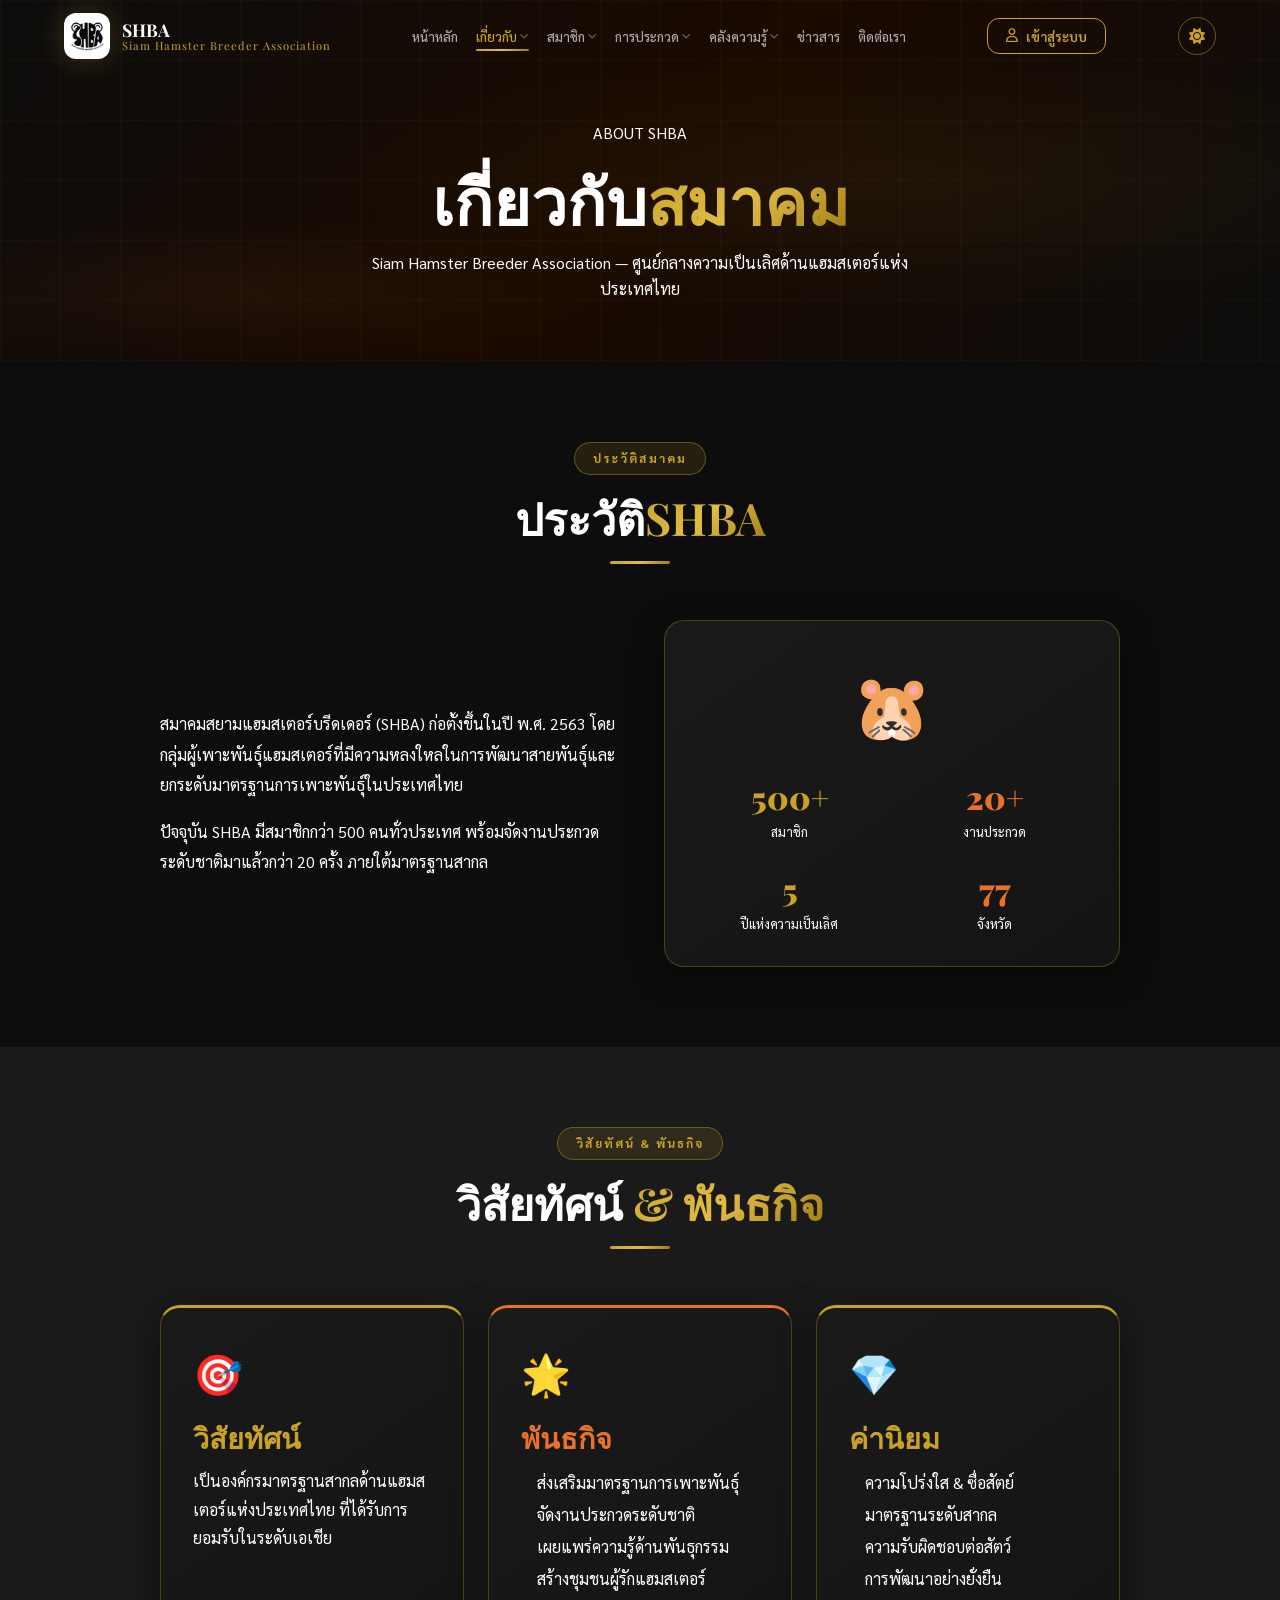
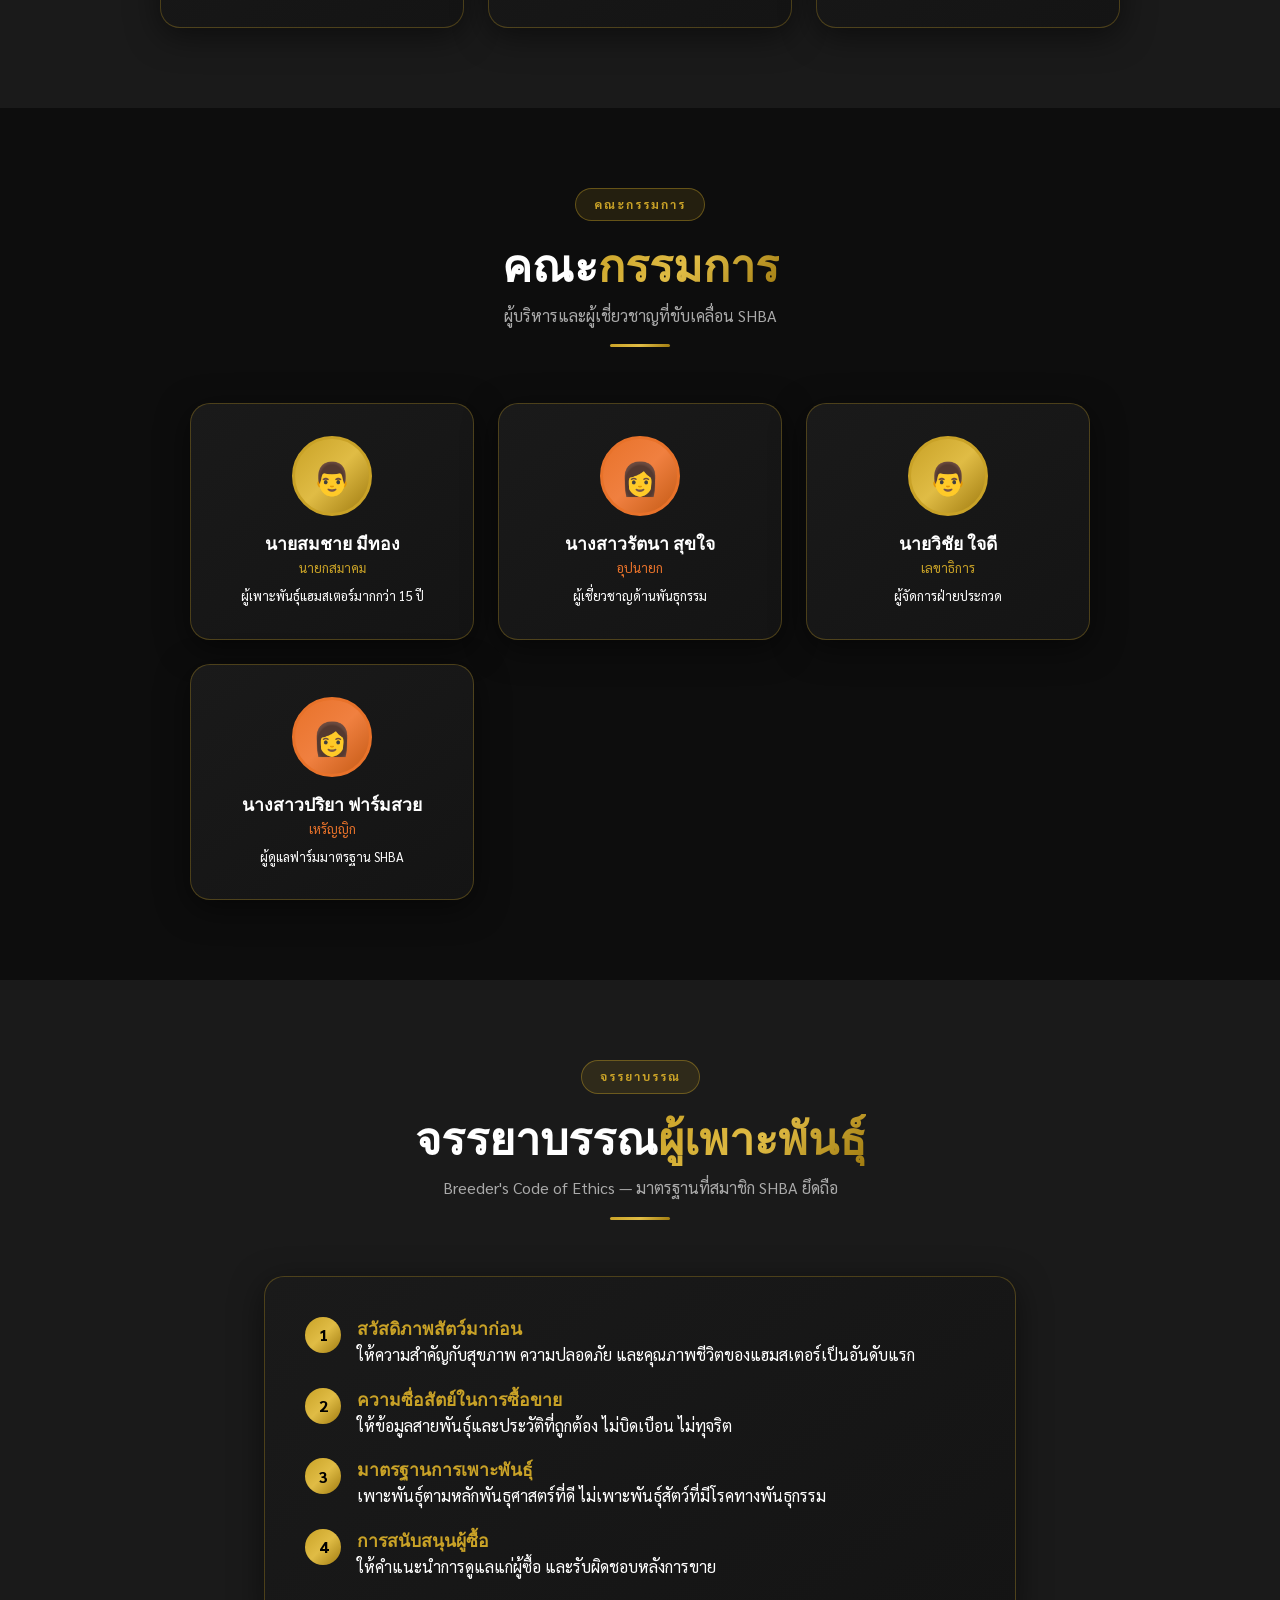
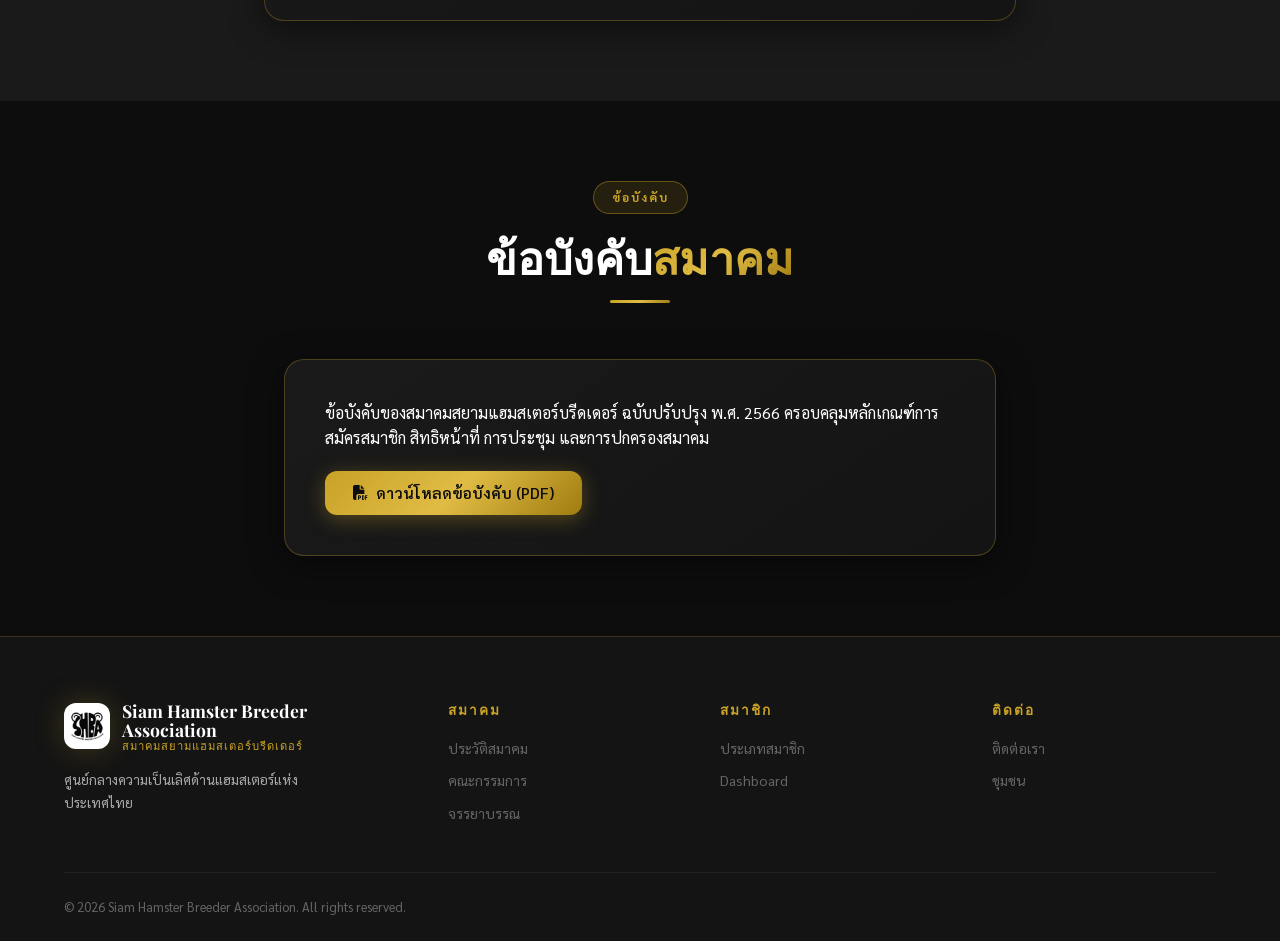
==== about.html @ 3878ebf1 "update" ====
<!DOCTYPE html>
<html lang="th">
<head>
  <meta charset="UTF-8" /><meta name="viewport" content="width=device-width, initial-scale=1.0" />
  <title>เกี่ยวกับสมาคม | Siam Hamster Breeder Association</title>
  <link rel="stylesheet" href="styles.css" />
  <link rel="stylesheet" href="https://cdnjs.cloudflare.com/ajax/libs/font-awesome/6.5.0/css/all.min.css" />
</head>
<body>

<!-- NAV -->
<nav id="navbar">
  <div class="nav-inner">
    <a href="index.html" class="nav-logo">
      <img src="Logo.jpg" class="nav-logo-icon" alt="SHBA Logo" style="width:46px;height:46px;object-fit:cover;border-radius:12px;"/>
      <div class="nav-logo-text">SHBA<span>Siam Hamster Breeder Association</span></div>
    </a>
    <ul class="nav-links">
      <li class="nav-item"><a href="index.html" class="nav-link" data-page="home">หน้าหลัก</a></li>
      <li class="nav-item has-dropdown">
        <a href="about.html" class="nav-link active" data-page="about">เกี่ยวกับ <i class="fa-solid fa-chevron-down nav-chevron"></i></a>
        <div class="nav-dropdown">
          <a href="about.html#history"   class="nav-dd-link"><i class="fa-solid fa-landmark"></i> ประวัติสมาคม SHBA</a>
          <a href="about.html#vision"    class="nav-dd-link"><i class="fa-solid fa-eye"></i> วิสัยทัศน์ &amp; พันธกิจ</a>
          <a href="about.html#committee" class="nav-dd-link"><i class="fa-solid fa-users"></i> คณะกรรมการ</a>
          <a href="about.html#ethics"    class="nav-dd-link"><i class="fa-solid fa-scale-balanced"></i> จรรยาบรรณผู้เพาะพันธุ์</a>
          <a href="about.html#rules"     class="nav-dd-link"><i class="fa-solid fa-file-lines"></i> ข้อบังคับสมาคม</a>
        </div>
      </li>
      <li class="nav-item has-dropdown">
        <a href="membership.html" class="nav-link" data-page="membership">สมาชิก <i class="fa-solid fa-chevron-down nav-chevron"></i></a>
        <div class="nav-dropdown">
          <a href="membership.html#membership"     class="nav-dd-link"><i class="fa-solid fa-id-card"></i> ประเภทสมาชิก &amp; สิทธิประโยชน์</a>
          <a href="membership.html#upgrade-section" class="nav-dd-link"><i class="fa-solid fa-rotate"></i> ต่ออายุสมาชิก</a>
        </div>
      </li>
      <li class="nav-item has-dropdown">
        <a href="competitions.html" class="nav-link" data-page="competitions">การประกวด <i class="fa-solid fa-chevron-down nav-chevron"></i></a>
        <div class="nav-dropdown">
          <a href="competitions.html#calendar"  class="nav-dd-link"><i class="fa-solid fa-calendar-days"></i> ปฏิทินการประกวด</a>
          <a href="competitions.html#register"  class="nav-dd-link"><i class="fa-solid fa-pen-to-square"></i> สมัครประกวดออนไลน์</a>
          <a href="competitions.html#standards" class="nav-dd-link"><i class="fa-solid fa-star"></i> มาตรฐานการประกวด</a>
          <a href="competitions.html#rules"     class="nav-dd-link"><i class="fa-solid fa-gavel"></i> กฎกติกาการประกวด</a>
          <a href="competitions.html#results"   class="nav-dd-link"><i class="fa-solid fa-trophy"></i> ผลการประกวด</a>
          <a href="competitions.html#gallery"   class="nav-dd-link"><i class="fa-solid fa-images"></i> แกลเลอรีภาพงานประกวด</a>
          <a href="competitions.html#judges"    class="nav-dd-link"><i class="fa-solid fa-user-tie"></i> ข้อมูลกรรมการตัดสิน</a>
        </div>
      </li>
      <li class="nav-item has-dropdown">
        <a href="knowledge.html" class="nav-link" data-page="knowledge">คลังความรู้ <i class="fa-solid fa-chevron-down nav-chevron"></i></a>
        <div class="nav-dropdown">
          <a href="genetics.html"           class="nav-dd-link"><i class="fa-solid fa-dna"></i> Genetics &amp; สีสัน</a>
          <a href="knowledge.html#care"     class="nav-dd-link"><i class="fa-solid fa-heart"></i> การดูแลทั่วไป</a>
          <a href="knowledge.html#species"  class="nav-dd-link"><i class="fa-solid fa-paw"></i> สายพันธุ์แฮมสเตอร์</a>
          <a href="knowledge.html#articles" class="nav-dd-link"><i class="fa-solid fa-book-open"></i> บทความ &amp; วิจัย</a>
        </div>
      </li>
      <li class="nav-item"><a href="news.html"      class="nav-link"      data-page="news">ข่าวสาร</a></li>
      <li class="nav-item"><a href="contact.html"   class="nav-link"   data-page="contact">ติดต่อเรา</a></li>
    </ul>
    <div class="nav-cta">
      <button class="btn btn-outline-gold btn-sm btn-login-trigger" onclick="openModal('login-modal')"><i class="fa-regular fa-user"></i> เข้าสู่ระบบ</button>
    </div>
    <button id="theme-toggle" onclick="toggleTheme()" title="เปลี่ยนธีม"><i class="fa-solid fa-sun"></i></button>
    <button class="hamburger" id="hamburger"><span></span><span></span><span></span></button>
  </div>
</nav>
<div class="mobile-nav" id="mobile-nav">
  <button class="mobile-nav-close" id="mobile-nav-close"><i class="fa-solid fa-xmark"></i></button>
  <div class="mobile-nav-scroll">
    <a href="index.html" class="mobile-nav-link">หน้าหลัก</a>
    <div class="mobile-nav-group">
      <button class="mobile-nav-group-btn" onclick="toggleMobileGroup(this)">เกี่ยวกับสมาคม <i class="fa-solid fa-chevron-down mnav-arrow"></i></button>
      <div class="mobile-nav-sub">
        <a href="about.html#history"   class="mobile-nav-sub-link"><i class="fa-solid fa-landmark"></i> ประวัติสมาคม</a>
        <a href="about.html#vision"    class="mobile-nav-sub-link"><i class="fa-solid fa-eye"></i> วิสัยทัศน์</a>
        <a href="about.html#committee" class="mobile-nav-sub-link"><i class="fa-solid fa-users"></i> คณะกรรมการ</a>
        <a href="about.html#ethics"    class="mobile-nav-sub-link"><i class="fa-solid fa-scale-balanced"></i> จรรยาบรรณ</a>
      </div>
    </div>
    <div class="mobile-nav-group">
      <button class="mobile-nav-group-btn" onclick="toggleMobileGroup(this)">สมาชิก <i class="fa-solid fa-chevron-down mnav-arrow"></i></button>
      <div class="mobile-nav-sub">
        <a href="membership.html#membership"  class="mobile-nav-sub-link"><i class="fa-solid fa-id-card"></i> ประเภทสมาชิก</a>
        <a href="myaccount.html"   class="mobile-nav-sub-link"><i class="fa-solid fa-gauge"></i> Dashboard</a>
      </div>
    </div>
    <div class="mobile-nav-group">
      <button class="mobile-nav-group-btn" onclick="toggleMobileGroup(this)">การประกวด <i class="fa-solid fa-chevron-down mnav-arrow"></i></button>
      <div class="mobile-nav-sub">
        <a href="competitions.html#calendar" class="mobile-nav-sub-link"><i class="fa-solid fa-calendar-days"></i> ปฏิทิน</a>
        <a href="competitions.html#results"  class="mobile-nav-sub-link"><i class="fa-solid fa-trophy"></i> ผลการประกวด</a>
        <a href="competitions.html#judges"   class="mobile-nav-sub-link"><i class="fa-solid fa-user-tie"></i> กรรมการ</a>
      </div>
    </div>
    <div class="mobile-nav-group">
      <button class="mobile-nav-group-btn" onclick="toggleMobileGroup(this)">คลังความรู้ <i class="fa-solid fa-chevron-down mnav-arrow"></i></button>
      <div class="mobile-nav-sub">
        <a href="genetics.html"           class="mobile-nav-sub-link"><i class="fa-solid fa-dna"></i> Genetics</a>
        <a href="knowledge.html#care"     class="mobile-nav-sub-link"><i class="fa-solid fa-heart"></i> การดูแล</a>
        <a href="knowledge.html#species"  class="mobile-nav-sub-link"><i class="fa-solid fa-paw"></i> สายพันธุ์</a>
      </div>
    </div>
    <a href="news.html"      class="mobile-nav-link">ข่าวสาร</a>
    <a href="contact.html"   class="mobile-nav-link">ติดต่อเรา</a>
    <div class="mobile-nav-divider"></div>
    <div class="mobile-nav-btns">
      <button class="btn btn-outline-gold btn-login-trigger" onclick="closeMobileNav(); openModal('login-modal')"><i class="fa-regular fa-user"></i> เข้าสู่ระบบ</button>
    </div>
  </div>
</div>

<!-- HERO -->
<div style="background:var(--gradient-hero);padding:120px 0 60px;position:relative;overflow:hidden">
  <div class="hero-bg"></div><div class="hero-grid"></div>
  <div class="container" style="position:relative;z-index:1;text-align:center">
    <div class="tag" style="display:inline-block;margin-bottom:16px">ABOUT SHBA</div>
    <h1 style="margin-bottom:12px">เกี่ยวกับ<span class="text-gradient-gold">สมาคม</span></h1>
    <p style="max-width:560px;margin:0 auto;color:var(--text-muted)">Siam Hamster Breeder Association — ศูนย์กลางความเป็นเลิศด้านแฮมสเตอร์แห่งประเทศไทย</p>
  </div>
</div>

<!-- HISTORY -->
<section id="history" class="section" style="background:var(--black)">
  <div class="container">
    <div class="section-header fade-in-up">
      <div class="tag">ประวัติสมาคม</div>
      <h2>ประวัติ<span class="text-gradient-gold">SHBA</span></h2>
      <div class="divider"></div>
    </div>
    <div class="fade-in-up" style="display:grid;grid-template-columns:1fr 1fr;gap:48px;align-items:center;max-width:960px;margin:0 auto">
      <div>
        <p style="color:var(--text-muted);line-height:1.9;margin-bottom:16px">สมาคมสยามแฮมสเตอร์บรีดเดอร์ (SHBA) ก่อตั้งขึ้นในปี พ.ศ. 2563 โดยกลุ่มผู้เพาะพันธุ์แฮมสเตอร์ที่มีความหลงใหลในการพัฒนาสายพันธุ์และยกระดับมาตรฐานการเพาะพันธุ์ในประเทศไทย</p>
        <p style="color:var(--text-muted);line-height:1.9">ปัจจุบัน SHBA มีสมาชิกกว่า 500 คนทั่วประเทศ พร้อมจัดงานประกวดระดับชาติมาแล้วกว่า 20 ครั้ง ภายใต้มาตรฐานสากล</p>
      </div>
      <div class="card" style="padding:32px;text-align:center">
        <div style="font-size:4rem;margin-bottom:12px">🐹</div>
        <div style="display:grid;grid-template-columns:1fr 1fr;gap:20px;margin-top:16px">
          <div><div style="font-size:2rem;font-weight:900;color:var(--gold);font-family:'Playfair Display',serif">500+</div><div style="font-size:.8rem;color:var(--text-muted)">สมาชิก</div></div>
          <div><div style="font-size:2rem;font-weight:900;color:var(--orange);font-family:'Playfair Display',serif">20+</div><div style="font-size:.8rem;color:var(--text-muted)">งานประกวด</div></div>
          <div><div style="font-size:2rem;font-weight:900;color:var(--gold);font-family:'Playfair Display',serif">5</div><div style="font-size:.8rem;color:var(--text-muted)">ปีแห่งความเป็นเลิศ</div></div>
          <div><div style="font-size:2rem;font-weight:900;color:var(--orange);font-family:'Playfair Display',serif">77</div><div style="font-size:.8rem;color:var(--text-muted)">จังหวัด</div></div>
        </div>
      </div>
    </div>
  </div>
</section>

<!-- VISION -->
<section id="vision" class="section" style="background:var(--black-light)">
  <div class="container">
    <div class="section-header fade-in-up">
      <div class="tag">วิสัยทัศน์ & พันธกิจ</div>
      <h2>วิสัยทัศน์<span class="text-gradient-gold"> & พันธกิจ</span></h2>
      <div class="divider"></div>
    </div>
    <div style="display:grid;grid-template-columns:repeat(auto-fit,minmax(280px,1fr));gap:24px;max-width:960px;margin:0 auto">
      <div class="card fade-in-up" style="padding:32px;border-top:3px solid var(--gold)">
        <div style="font-size:2.5rem;margin-bottom:16px">🎯</div>
        <h3 style="color:var(--gold);margin-bottom:12px">วิสัยทัศน์</h3>
        <p style="color:var(--text-muted);line-height:1.8">เป็นองค์กรมาตรฐานสากลด้านแฮมสเตอร์แห่งประเทศไทย ที่ได้รับการยอมรับในระดับเอเชีย</p>
      </div>
      <div class="card fade-in-up" style="padding:32px;border-top:3px solid var(--orange)">
        <div style="font-size:2.5rem;margin-bottom:16px">🌟</div>
        <h3 style="color:var(--orange);margin-bottom:12px">พันธกิจ</h3>
        <ul style="color:var(--text-muted);line-height:2;padding-left:16px">
          <li>ส่งเสริมมาตรฐานการเพาะพันธุ์</li>
          <li>จัดงานประกวดระดับชาติ</li>
          <li>เผยแพร่ความรู้ด้านพันธุกรรม</li>
          <li>สร้างชุมชนผู้รักแฮมสเตอร์</li>
        </ul>
      </div>
      <div class="card fade-in-up" style="padding:32px;border-top:3px solid var(--gold)">
        <div style="font-size:2.5rem;margin-bottom:16px">💎</div>
        <h3 style="color:var(--gold);margin-bottom:12px">ค่านิยม</h3>
        <ul style="color:var(--text-muted);line-height:2;padding-left:16px">
          <li>ความโปร่งใส & ซื่อสัตย์</li>
          <li>มาตรฐานระดับสากล</li>
          <li>ความรับผิดชอบต่อสัตว์</li>
          <li>การพัฒนาอย่างยั่งยืน</li>
        </ul>
      </div>
    </div>
  </div>
</section>

<!-- COMMITTEE -->
<section id="committee" class="section" style="background:var(--black)">
  <div class="container">
    <div class="section-header fade-in-up">
      <div class="tag">คณะกรรมการ</div>
      <h2>คณะ<span class="text-gradient-gold">กรรมการ</span></h2>
      <p>ผู้บริหารและผู้เชี่ยวชาญที่ขับเคลื่อน SHBA</p>
      <div class="divider"></div>
    </div>
    <div style="display:grid;grid-template-columns:repeat(auto-fit,minmax(220px,1fr));gap:24px;max-width:900px;margin:0 auto">
      <div class="card fade-in-up" style="padding:32px;text-align:center">
        <div style="width:80px;height:80px;border-radius:50%;background:var(--gradient-gold);display:flex;align-items:center;justify-content:center;font-size:2rem;margin:0 auto 16px;border:3px solid var(--gold)">👨</div>
        <h4>นายสมชาย มีทอง</h4>
        <p style="color:var(--gold);font-size:.82rem;margin-top:4px">นายกสมาคม</p>
        <p style="color:var(--text-muted);font-size:.8rem;margin-top:8px">ผู้เพาะพันธุ์แฮมสเตอร์มากกว่า 15 ปี</p>
      </div>
      <div class="card fade-in-up" style="padding:32px;text-align:center">
        <div style="width:80px;height:80px;border-radius:50%;background:var(--gradient-orange);display:flex;align-items:center;justify-content:center;font-size:2rem;margin:0 auto 16px;border:3px solid var(--orange)">👩</div>
        <h4>นางสาวรัตนา สุขใจ</h4>
        <p style="color:var(--orange);font-size:.82rem;margin-top:4px">อุปนายก</p>
        <p style="color:var(--text-muted);font-size:.8rem;margin-top:8px">ผู้เชี่ยวชาญด้านพันธุกรรม</p>
      </div>
      <div class="card fade-in-up" style="padding:32px;text-align:center">
        <div style="width:80px;height:80px;border-radius:50%;background:var(--gradient-gold);display:flex;align-items:center;justify-content:center;font-size:2rem;margin:0 auto 16px;border:3px solid var(--gold)">👨</div>
        <h4>นายวิชัย ใจดี</h4>
        <p style="color:var(--gold);font-size:.82rem;margin-top:4px">เลขาธิการ</p>
        <p style="color:var(--text-muted);font-size:.8rem;margin-top:8px">ผู้จัดการฝ่ายประกวด</p>
      </div>
      <div class="card fade-in-up" style="padding:32px;text-align:center">
        <div style="width:80px;height:80px;border-radius:50%;background:var(--gradient-orange);display:flex;align-items:center;justify-content:center;font-size:2rem;margin:0 auto 16px;border:3px solid var(--orange)">👩</div>
        <h4>นางสาวปริยา ฟาร์มสวย</h4>
        <p style="color:var(--orange);font-size:.82rem;margin-top:4px">เหรัญญิก</p>
        <p style="color:var(--text-muted);font-size:.8rem;margin-top:8px">ผู้ดูแลฟาร์มมาตรฐาน SHBA</p>
      </div>
    </div>
  </div>
</section>

<!-- ETHICS -->
<section id="ethics" class="section" style="background:var(--black-light)">
  <div class="container" style="max-width:800px">
    <div class="section-header fade-in-up">
      <div class="tag">จรรยาบรรณ</div>
      <h2>จรรยาบรรณ<span class="text-gradient-gold">ผู้เพาะพันธุ์</span></h2>
      <p>Breeder's Code of Ethics — มาตรฐานที่สมาชิก SHBA ยึดถือ</p>
      <div class="divider"></div>
    </div>
    <div class="card fade-in-up" style="padding:40px">
      <div style="display:flex;flex-direction:column;gap:20px">
        <div style="display:flex;gap:16px;align-items:flex-start">
          <div style="width:36px;height:36px;border-radius:50%;background:var(--gradient-gold);display:flex;align-items:center;justify-content:center;font-weight:800;color:#000;flex-shrink:0">1</div>
          <div><h4 style="color:var(--gold);margin-bottom:4px">สวัสดิภาพสัตว์มาก่อน</h4><p style="color:var(--text-muted)">ให้ความสำคัญกับสุขภาพ ความปลอดภัย และคุณภาพชีวิตของแฮมสเตอร์เป็นอันดับแรก</p></div>
        </div>
        <div style="display:flex;gap:16px;align-items:flex-start">
          <div style="width:36px;height:36px;border-radius:50%;background:var(--gradient-gold);display:flex;align-items:center;justify-content:center;font-weight:800;color:#000;flex-shrink:0">2</div>
          <div><h4 style="color:var(--gold);margin-bottom:4px">ความซื่อสัตย์ในการซื้อขาย</h4><p style="color:var(--text-muted)">ให้ข้อมูลสายพันธุ์และประวัติที่ถูกต้อง ไม่บิดเบือน ไม่ทุจริต</p></div>
        </div>
        <div style="display:flex;gap:16px;align-items:flex-start">
          <div style="width:36px;height:36px;border-radius:50%;background:var(--gradient-gold);display:flex;align-items:center;justify-content:center;font-weight:800;color:#000;flex-shrink:0">3</div>
          <div><h4 style="color:var(--gold);margin-bottom:4px">มาตรฐานการเพาะพันธุ์</h4><p style="color:var(--text-muted)">เพาะพันธุ์ตามหลักพันธุศาสตร์ที่ดี ไม่เพาะพันธุ์สัตว์ที่มีโรคทางพันธุกรรม</p></div>
        </div>
        <div style="display:flex;gap:16px;align-items:flex-start">
          <div style="width:36px;height:36px;border-radius:50%;background:var(--gradient-gold);display:flex;align-items:center;justify-content:center;font-weight:800;color:#000;flex-shrink:0">4</div>
          <div><h4 style="color:var(--gold);margin-bottom:4px">การสนับสนุนผู้ซื้อ</h4><p style="color:var(--text-muted)">ให้คำแนะนำการดูแลแก่ผู้ซื้อ และรับผิดชอบหลังการขาย</p></div>
        </div>
      </div>
    </div>
  </div>
</section>

<!-- RULES -->
<section id="rules" class="section" style="background:var(--black)">
  <div class="container" style="max-width:760px">
    <div class="section-header fade-in-up">
      <div class="tag">ข้อบังคับ</div>
      <h2>ข้อบังคับ<span class="text-gradient-gold">สมาคม</span></h2>
      <div class="divider"></div>
    </div>
    <div class="card fade-in-up" style="padding:40px">
      <p style="color:var(--text-muted);margin-bottom:20px">ข้อบังคับของสมาคมสยามแฮมสเตอร์บรีดเดอร์ ฉบับปรับปรุง พ.ศ. 2566 ครอบคลุมหลักเกณฑ์การสมัครสมาชิก สิทธิหน้าที่ การประชุม และการปกครองสมาคม</p>
      <button class="btn btn-gold" onclick="openModal('login-modal')"><i class="fa-solid fa-file-pdf"></i> ดาวน์โหลดข้อบังคับ (PDF)</button>
    </div>
  </div>
</section>

<!-- FOOTER -->
<footer id="footer">
  <div class="container">
    <div class="footer-grid">
      <div class="footer-brand">
        <div class="logo"><img src="Logo.jpg" class="nav-logo-icon" alt="SHBA Logo" style="width:46px;height:46px;object-fit:cover;border-radius:12px;"/><div class="nav-logo-text">Siam Hamster Breeder Association<span>สมาคมสยามแฮมสเตอร์บรีดเดอร์</span></div></div>
        <p>ศูนย์กลางความเป็นเลิศด้านแฮมสเตอร์แห่งประเทศไทย</p>
      </div>
      <div class="footer-col"><h4>สมาคม</h4><div class="footer-links">
        <a href="about.html#history"   class="footer-link">ประวัติสมาคม</a>
        <a href="about.html#committee" class="footer-link">คณะกรรมการ</a>
        <a href="about.html#ethics"    class="footer-link">จรรยาบรรณ</a>
      </div></div>
      <div class="footer-col"><h4>สมาชิก</h4><div class="footer-links">
        <a href="membership.html"          class="footer-link">ประเภทสมาชิก</a>
        <a href="myaccount.html"class="footer-link">Dashboard</a>
      </div></div>
      <div class="footer-col"><h4>ติดต่อ</h4><div class="footer-links">
        <a href="contact.html"   class="footer-link">ติดต่อเรา</a>
        <a href="community.html" class="footer-link">ชุมชน</a>
      </div></div>
    </div>
    <div class="footer-bottom"><span>© 2026 Siam Hamster Breeder Association. All rights reserved.</span></div>
  </div>
</footer>

<!-- MODALS -->
<div class="modal-overlay" id="login-modal">
  <div class="modal">
    <button class="modal-close" onclick="closeModal('login-modal')"><i class="fa-solid fa-xmark"></i></button>
    <div style="text-align:center;margin-bottom:24px">
      <div style="font-size:2.2rem;margin-bottom:6px">🐹</div>
      <h3 style="margin-bottom:4px"><i class="fa-solid fa-lock text-gold"></i> เข้าสู่ระบบ / สมัครสมาชิก</h3>
      <p style="font-size:.82rem;color:var(--text-muted)">Siam Hamster Breeder Association</p>
    </div>
    <div class="auth-tabs">
      <button class="auth-tab active" id="tab-login"  onclick="switchAuthTab('login')">เข้าสู่ระบบ</button>
      <button class="auth-tab"        id="tab-signup" onclick="switchAuthTab('signup')">สมัครสมาชิกใหม่</button>
    </div>
    <div id="auth-panel-login">
      <button class="btn-google-signin" onclick="signInWithGoogle()" style="margin-bottom:16px">
        <img src="https://www.gstatic.com/firebasejs/ui/2.0.0/images/auth/google.svg" alt="Google" width="20" height="20"/>
        Sign in with Google
      </button>
      <div class="auth-divider"><span>หรือใช้อีเมล</span></div>
      <div class="form-group"><label>อีเมล</label><input type="email" id="li-email" class="form-control" placeholder="your@email.com" /></div>
      <div class="form-group"><label>รหัสผ่าน</label><input type="password" id="li-password" class="form-control" placeholder="••••••••" /></div>
      <button class="btn btn-gold" style="width:100%;justify-content:center;margin-top:4px" onclick="handleEmailLogin()">
        <i class="fa-solid fa-arrow-right-to-bracket"></i> เข้าสู่ระบบ
      </button>
      <p style="text-align:center;margin-top:12px;font-size:.82rem">
        <a href="#" style="color:var(--text-muted)" onclick="handleForgotPassword(event)">ลืมรหัสผ่าน?</a>
      </p>
    </div>
    <div id="auth-panel-signup" style="display:none">
      <button class="btn-google-signin" onclick="signInWithGoogle()" style="margin-bottom:16px">
        <img src="https://www.gstatic.com/firebasejs/ui/2.0.0/images/auth/google.svg" alt="Google" width="20" height="20"/>
        Sign in with Google
      </button>
      <div class="auth-divider"><span>หรือสมัครด้วยอีเมล</span></div>
      <div class="form-row">
        <div class="form-group"><label>ชื่อ <span class="req">*</span></label><input type="text" id="su-firstname" class="form-control" placeholder="ชื่อจริง" /></div>
        <div class="form-group"><label>นามสกุล <span class="req">*</span></label><input type="text" id="su-lastname" class="form-control" placeholder="นามสกุล" /></div>
      </div>
      <div class="form-group"><label>อีเมล <span class="req">*</span></label><input type="email" id="su-email" class="form-control" placeholder="your@email.com" /></div>
      <div class="form-group"><label>รหัสผ่าน <span class="req">*</span></label><input type="password" id="su-password" class="form-control" placeholder="อย่างน้อย 6 ตัวอักษร" /></div>
      <div class="form-group"><label>ยืนยันรหัสผ่าน <span class="req">*</span></label><input type="password" id="su-password2" class="form-control" placeholder="••••••••" /></div>
      <button class="btn btn-gold" style="width:100%;justify-content:center;margin-top:4px" onclick="handleQuickSignup()">
        <i class="fa-solid fa-user-plus"></i> สร้างบัญชี (สมาชิกสามัญฟรี)
      </button>
    </div>
  </div>
</div>

<button id="scroll-top"><i class="fa-solid fa-arrow-up"></i></button>
<div class="toast-container" id="toast-container"></div>
<script type="module" src="firebase.js"></script>
<script src="main.js"></script>
<script>
  document.addEventListener('DOMContentLoaded', () => {
    SHBA.initNavbar('about');
    SHBA.initTheme();
    SHBA.initScrollAnimations();
    SHBA.initScrollTop();
    
  });
</script>
</body>
</html>
---- styles.css ----
/* ================================================================
   THAILAND HAMSTER ASSOCIATION — PREMIUM DESIGN
   Color Palette: Black #0D0D0D | Orange #E8722A | Gold #C9A227
   ================================================================ */

@import url('https://fonts.googleapis.com/css2?family=Playfair+Display:wght@400;600;700;900&family=Sarabun:wght@300;400;500;600;700&display=swap');

/* ── CSS Variables ── */
:root {
  --black:       #0D0D0D;
  --black-light: #1A1A1A;
  --black-card:  #141414;
  --black-hover: #222222;
  --orange:      #E8722A;
  --orange-light:#F08040;
  --orange-dark: #C45A15;
  --gold:        #C9A227;
  --gold-light:  #E0BC45;
  --gold-dark:   #A07B10;
  --white:       #FFFFFF;
  --gray-100:    #F5F5F5;
  --gray-300:    #AAAAAA;
  --gray-500:    #666666;
  --gray-700:    #333333;
  --gradient-hero:    linear-gradient(135deg, #0D0D0D 0%, #1a0a00 50%, #0D0D0D 100%);
  --gradient-gold:    linear-gradient(135deg, #C9A227, #E0BC45, #A07B10);
  --gradient-orange:  linear-gradient(135deg, #E8722A, #F08040, #C45A15);
  --gradient-card:    linear-gradient(145deg, #1A1A1A, #141414);
  --shadow-gold:      0 0 30px rgba(201,162,39,0.25);
  --shadow-orange:    0 0 30px rgba(232,114,42,0.25);
  --shadow-card:      0 8px 32px rgba(0,0,0,0.5);
  --border-gold:      1px solid rgba(201,162,39,0.3);
  --border-orange:    1px solid rgba(232,114,42,0.3);
  --radius-sm:  6px;
  --radius-md:  12px;
  --radius-lg:  20px;
  --radius-xl:  32px;
  --transition: all 0.3s cubic-bezier(0.4, 0, 0.2, 1);
}

/* ── Reset & Base ── */
*, *::before, *::after { box-sizing: border-box; margin: 0; padding: 0; }
html { scroll-behavior: smooth; font-size: 16px; }
body {
  font-family: 'Sarabun', sans-serif;
  background: var(--black);
  color: var(--white);
  line-height: 1.6;
  overflow-x: hidden;
}
::selection { background: var(--gold); color: var(--black); }
img { max-width: 100%; display: block; }
a { text-decoration: none; color: inherit; }
ul { list-style: none; }
button { cursor: pointer; border: none; background: none; font-family: inherit; }
input, select, textarea { font-family: inherit; }

/* ── Scrollbar ── */
::-webkit-scrollbar { width: 6px; }
::-webkit-scrollbar-track { background: var(--black); }
::-webkit-scrollbar-thumb { background: var(--gold-dark); border-radius: 3px; }
::-webkit-scrollbar-thumb:hover { background: var(--gold); }

/* ── Typography ── */
h1, h2, h3, h4 { font-family: 'Playfair Display', serif; line-height: 1.2; }
h1 { font-size: clamp(2rem, 5vw, 4rem); font-weight: 900; }
h2 { font-size: clamp(1.6rem, 3.5vw, 2.8rem); font-weight: 700; }
h3 { font-size: clamp(1.2rem, 2.5vw, 1.8rem); font-weight: 600; }
h4 { font-size: 1.1rem; font-weight: 600; }
p { font-size: 1rem; color: var(--gray-300); }

.text-gold     { color: var(--gold); }
.text-orange   { color: var(--orange); }
.text-gradient-gold   { background: var(--gradient-gold); -webkit-background-clip: text; -webkit-text-fill-color: transparent; background-clip: text; }
.text-gradient-orange { background: var(--gradient-orange); -webkit-background-clip: text; -webkit-text-fill-color: transparent; background-clip: text; }

/* ── Layout ── */
.container { max-width: 1200px; margin: 0 auto; padding: 0 24px; }
.section { padding: 80px 0; }
.section-header { text-align: center; margin-bottom: 56px; }
.section-header .tag {
  display: inline-block;
  padding: 6px 18px;
  border-radius: 50px;
  font-size: 0.75rem;
  font-weight: 700;
  letter-spacing: 2px;
  text-transform: uppercase;
  background: rgba(201,162,39,0.12);
  border: 1px solid rgba(201,162,39,0.4);
  color: var(--gold);
  margin-bottom: 16px;
}
.section-header h2 { margin-bottom: 12px; }
.section-header p  { max-width: 560px; margin: 0 auto; }
.divider {
  width: 60px; height: 3px;
  background: var(--gradient-gold);
  border-radius: 2px;
  margin: 16px auto 0;
}

/* ── Buttons ── */
.btn {
  display: inline-flex; align-items: center; gap: 8px;
  padding: 12px 28px;
  border-radius: var(--radius-md);
  font-size: 0.95rem;
  font-weight: 600;
  transition: var(--transition);
  position: relative;
  overflow: hidden;
}
.btn::before {
  content: '';
  position: absolute; inset: 0;
  background: rgba(255,255,255,0.1);
  transform: translateX(-100%);
  transition: transform 0.3s ease;
}
.btn:hover::before { transform: translateX(0); }

.btn-gold {
  background: var(--gradient-gold);
  color: var(--black);
  box-shadow: 0 4px 20px rgba(201,162,39,0.35);
}
.btn-gold:hover { transform: translateY(-2px); box-shadow: 0 8px 30px rgba(201,162,39,0.5); }

.btn-orange {
  background: var(--gradient-orange);
  color: var(--white);
  box-shadow: 0 4px 20px rgba(232,114,42,0.35);
}
.btn-orange:hover { transform: translateY(-2px); box-shadow: 0 8px 30px rgba(232,114,42,0.5); }

.btn-outline-gold {
  border: 1px solid var(--gold);
  color: var(--gold);
  background: transparent;
}
.btn-outline-gold:hover { background: rgba(201,162,39,0.1); transform: translateY(-2px); }

.btn-outline-orange {
  border: 1px solid var(--orange);
  color: var(--orange);
  background: transparent;
}
.btn-outline-orange:hover { background: rgba(232,114,42,0.1); transform: translateY(-2px); }

.btn-lg { padding: 15px 36px; font-size: 1.05rem; border-radius: var(--radius-lg); }
.btn-sm { padding: 8px 18px; font-size: 0.85rem; }

/* ── Cards ── */
.card {
  background: var(--gradient-card);
  border: var(--border-gold);
  border-radius: var(--radius-lg);
  padding: 28px;
  box-shadow: var(--shadow-card);
  transition: var(--transition);
}
.card:hover {
  transform: translateY(-4px);
  box-shadow: var(--shadow-gold), var(--shadow-card);
  border-color: var(--gold);
}
.card-orange { border: var(--border-orange); }
.card-orange:hover {
  box-shadow: var(--shadow-orange), var(--shadow-card);
  border-color: var(--orange);
}

/* ── Badge ── */
.badge {
  display: inline-block;
  padding: 4px 12px;
  border-radius: 50px;
  font-size: 0.75rem;
  font-weight: 700;
  letter-spacing: 1px;
  text-transform: uppercase;
}
.badge-gold   { background: rgba(201,162,39,0.15); color: var(--gold);   border: 1px solid rgba(201,162,39,0.4); }
.badge-orange { background: rgba(232,114,42,0.15); color: var(--orange); border: 1px solid rgba(232,114,42,0.4); }
.badge-green  { background: rgba(72,199,88,0.15);  color: #48C758;       border: 1px solid rgba(72,199,88,0.4); }
.badge-blue   { background: rgba(72,144,232,0.15); color: #4890E8;       border: 1px solid rgba(72,144,232,0.4); }

/* ============================
   NAVBAR
   ============================ */
#navbar {
  position: fixed; top: 0; left: 0; right: 0;
  z-index: 1000;
  padding: 0 24px;
  transition: var(--transition);
}
#navbar.scrolled {
  background: rgba(13,13,13,0.95);
  backdrop-filter: blur(20px);
  border-bottom: 1px solid rgba(201,162,39,0.15);
  box-shadow: 0 4px 30px rgba(0,0,0,0.5);
}
.nav-inner {
  max-width: 1200px; margin: 0 auto;
  display: flex; align-items: center; justify-content: space-between;
  height: 72px;
}
.nav-logo {
  display: flex; align-items: center; gap: 12px;
}
.nav-logo-icon {
  width: 46px; height: 46px;
  background: var(--gradient-gold);
  border-radius: 12px;
  display: flex; align-items: center; justify-content: center;
  font-size: 1.4rem;
  box-shadow: var(--shadow-gold);
}
.nav-logo-text { font-family: 'Playfair Display', serif; font-size: 1.1rem; font-weight: 700; line-height: 1.1; }
.nav-logo-text span { display: block; font-size: 0.7rem; font-weight: 400; color: var(--gold); letter-spacing: 1px; }
.nav-inner { padding: 0 24px; }
.nav-links {
  display: flex; align-items: center; gap: 0px;
}
.nav-link {
  padding: 7px 9px;
  border-radius: var(--radius-sm);
  font-size: 0.82rem;
  font-weight: 500;
  color: var(--gray-300);
  transition: var(--transition);
  position: relative;
  white-space: nowrap;
  display: flex; align-items: center; gap: 3px;
}
.nav-link::after {
  content: '';
  position: absolute; bottom: 3px; left: 50%; right: 50%;
  height: 2px;
  background: var(--gradient-gold);
  border-radius: 1px;
  transition: var(--transition);
}
.nav-link:hover { color: var(--white); }
.nav-link:hover::after { left: 9px; right: 9px; }
.nav-link.active { color: var(--gold); }
.nav-link.active::after { left: 9px; right: 9px; }
.nav-cta { display: flex; align-items: center; gap: 8px; }

/* ── Dropdown Nav ─────────────────────────────────────────── */
.nav-item { position: relative; }

.nav-chevron {
  font-size: .55rem;
  opacity: .6;
  transition: transform .2s;
}
.nav-item.has-dropdown:hover .nav-chevron { transform: rotate(180deg); }

/* Bridge gap so hover isn't lost between link and dropdown */
.nav-item.has-dropdown::after {
  content: '';
  position: absolute;
  bottom: -8px; left: 0; right: 0;
  height: 10px;
}

.nav-dropdown {
  position: absolute;
  top: calc(100% + 8px);
  left: 50%;
  transform: translateX(-50%) translateY(-6px);
  min-width: 220px;
  background: var(--black-card);
  border: 1px solid rgba(201,162,39,0.22);
  border-radius: var(--radius-md);
  box-shadow: 0 20px 60px rgba(0,0,0,0.7);
  padding: 8px 0;
  opacity: 0;
  visibility: hidden;
  pointer-events: none;
  transition: opacity .18s ease, transform .18s ease, visibility .18s;
  z-index: 2000;
}
.nav-item.has-dropdown:hover .nav-dropdown {
  opacity: 1;
  visibility: visible;
  transform: translateX(-50%) translateY(0);
  pointer-events: all;
}
.nav-dd-link {
  display: flex;
  align-items: center;
  gap: 10px;
  padding: 10px 18px;
  font-size: .84rem;
  color: var(--gray-300);
  text-decoration: none;
  transition: background .15s, color .15s;
  white-space: nowrap;
}
.nav-dd-link i { width: 14px; color: var(--gold); opacity: .65; font-size: .78rem; }
.nav-dd-link:hover { background: rgba(201,162,39,0.08); color: var(--white); }
.nav-dd-link:hover i { opacity: 1; }
.nav-dropdown-divider { height: 1px; background: rgba(255,255,255,0.06); margin: 4px 0; }

/* ── Hamburger ────────────────────────────────────────────── */
.hamburger {
  display: none; flex-direction: column; gap: 5px;
  padding: 8px; cursor: pointer;
}
.hamburger span {
  width: 24px; height: 2px;
  background: var(--white);
  border-radius: 2px;
  transition: var(--transition);
}

/* ── Mobile Nav ───────────────────────────────────────────── */
.mobile-nav {
  display: none;
  position: fixed; inset: 0;
  background: rgba(13,13,13,0.97);
  backdrop-filter: blur(20px);
  z-index: 999;
  flex-direction: column;
  align-items: center;
  padding-top: 72px;
  overflow-y: auto;
}
.mobile-nav.open { display: flex; }
.mobile-nav-close {
  position: absolute; top: 20px; right: 24px;
  font-size: 1.5rem; color: var(--gray-300); cursor: pointer;
}

/* Mobile nav scroll container */
.mobile-nav-scroll {
  display: flex;
  flex-direction: column;
  align-items: stretch;
  width: 100%;
  max-width: 360px;
  padding: 8px 20px 24px;
  gap: 2px;
}

/* Simple link in mobile nav */
.mobile-nav-link {
  display: block;
  padding: 14px 16px;
  font-size: 1.1rem;
  font-weight: 600;
  color: var(--white);
  text-decoration: none;
  border-radius: var(--radius-sm);
  text-align: center;
  transition: background .15s, color .15s;
}
.mobile-nav-link:hover { background: rgba(201,162,39,0.08); color: var(--gold); }

/* Accordion group */
.mobile-nav-group { width: 100%; }
.mobile-nav-group-btn {
  width: 100%;
  display: flex; align-items: center; justify-content: center; gap: 8px;
  padding: 14px 16px;
  font-size: 1.05rem; font-weight: 600;
  color: var(--white);
  background: transparent; border: none; cursor: pointer;
  border-radius: var(--radius-sm);
  transition: background .15s, color .15s;
  font-family: inherit;
}
.mobile-nav-group-btn:hover { background: rgba(201,162,39,0.08); color: var(--gold); }
.mobile-nav-group-btn .mnav-arrow { font-size: .6rem; opacity: .6; transition: transform .25s; }
.mobile-nav-group-btn.open .mnav-arrow { transform: rotate(180deg); }

.mobile-nav-sub {
  display: none;
  flex-direction: column;
  background: rgba(201,162,39,0.04);
  border-radius: var(--radius-sm);
  margin: 2px 0 6px;
  padding: 4px 0;
  border: 1px solid rgba(201,162,39,0.1);
}
.mobile-nav-sub.open { display: flex; }
.mobile-nav-sub-link {
  padding: 10px 24px;
  font-size: .9rem;
  color: var(--gray-300);
  text-decoration: none;
  transition: color .15s, background .15s;
  display: flex; align-items: center; gap: 8px;
}
.mobile-nav-sub-link i { color: var(--gold); opacity: .65; width: 14px; font-size: .8rem; }
.mobile-nav-sub-link:hover { color: var(--gold); background: rgba(201,162,39,0.06); }
.mobile-nav-sub-link:hover i { opacity: 1; }

.mobile-nav-divider { height: 1px; background: rgba(255,255,255,0.08); margin: 8px 0; }

.mobile-nav-btns {
  display: flex; flex-direction: column; align-items: stretch;
  gap: 12px; margin-top: 16px; width: 100%;
}
.mobile-nav-btns .btn { width: 100%; justify-content: center; font-size: 1rem; }

/* ============================
   HERO SECTION
   ============================ */
#hero {
  min-height: 100vh;
  background: var(--gradient-hero);
  display: flex; align-items: center;
  position: relative;
  overflow: hidden;
  padding-top: 72px;
}
.hero-bg {
  position: absolute; inset: 0;
  background:
    radial-gradient(ellipse 80% 60% at 70% 50%, rgba(201,162,39,0.06) 0%, transparent 60%),
    radial-gradient(ellipse 60% 40% at 20% 80%, rgba(232,114,42,0.06) 0%, transparent 50%);
}
.hero-grid {
  position: absolute; inset: 0;
  background-image:
    linear-gradient(rgba(201,162,39,0.04) 1px, transparent 1px),
    linear-gradient(90deg, rgba(201,162,39,0.04) 1px, transparent 1px);
  background-size: 60px 60px;
}
.hero-content {
  position: relative; z-index: 1;
  display: grid; grid-template-columns: 1fr 1fr;
  gap: 64px; align-items: center;
  padding: 80px 0;
}
.hero-tag {
  display: inline-flex; align-items: center; gap: 8px;
  padding: 8px 20px;
  border: 1px solid rgba(201,162,39,0.4);
  border-radius: 50px;
  font-size: 0.8rem;
  font-weight: 600;
  letter-spacing: 2px;
  text-transform: uppercase;
  color: var(--gold);
  background: rgba(201,162,39,0.08);
  margin-bottom: 24px;
}
.hero-tag span { display: inline-block; width: 6px; height: 6px; background: var(--gold); border-radius: 50%; }
.hero-title { margin-bottom: 8px; }
.hero-title .line1 { display: block; color: var(--white); }
.hero-title .line2 { display: block; background: var(--gradient-gold); -webkit-background-clip: text; -webkit-text-fill-color: transparent; background-clip: text; }
.hero-title .line3 { display: block; color: var(--orange); font-size: 0.55em; font-weight: 400; font-family: 'Sarabun', sans-serif; letter-spacing: 3px; text-transform: uppercase; margin-top: 8px; }
.hero-sub { font-size: 1.1rem; color: var(--gray-300); margin: 20px 0 36px; max-width: 480px; line-height: 1.8; }
.hero-actions { display: flex; gap: 14px; flex-wrap: wrap; margin-bottom: 48px; }
.hero-stats { display: flex; gap: 32px; }
.hero-stat { text-align: center; }
.hero-stat-num { font-family: 'Playfair Display', serif; font-size: 2rem; font-weight: 900; color: var(--gold); line-height: 1; }
.hero-stat-label { font-size: 0.75rem; color: var(--gray-500); margin-top: 4px; letter-spacing: 1px; }

/* Hero Visual */
.hero-visual {
  position: relative; display: flex; justify-content: center;
}
.hero-card-main {
  background: var(--gradient-card);
  border: var(--border-gold);
  border-radius: var(--radius-xl);
  padding: 36px;
  box-shadow: var(--shadow-gold), var(--shadow-card);
  width: 100%; max-width: 400px;
}
.hero-card-badge {
  display: flex; align-items: center; gap: 10px;
  margin-bottom: 20px;
}
.hero-card-avatar {
  width: 56px; height: 56px;
  border-radius: 50%;
  background: var(--gradient-gold);
  display: flex; align-items: center; justify-content: center;
  font-size: 1.8rem;
}
.hero-card-info h4 { font-size: 1rem; margin-bottom: 2px; }
.hero-card-info span { font-size: 0.78rem; color: var(--gold); }
.hero-card-medal {
  text-align: center; padding: 24px 0;
  border-top: var(--border-gold);
  border-bottom: var(--border-gold);
  margin-bottom: 20px;
}
.hero-card-medal .medal-icon { font-size: 3.5rem; margin-bottom: 8px; }
.hero-card-medal h3 { color: var(--gold); font-size: 1.1rem; margin-bottom: 4px; }
.hero-card-medal p { font-size: 0.82rem; }
.hero-card-stats {
  display: grid; grid-template-columns: 1fr 1fr;
  gap: 16px;
}
.hero-card-stat { text-align: center; }
.hero-card-stat .val { font-size: 1.4rem; font-weight: 700; color: var(--orange); }
.hero-card-stat .lbl { font-size: 0.72rem; color: var(--gray-500); margin-top: 2px; }
.hero-float-badge {
  position: absolute;
  background: var(--gradient-card);
  border: var(--border-gold);
  border-radius: var(--radius-md);
  padding: 12px 16px;
  box-shadow: var(--shadow-gold);
  font-size: 0.82rem;
  display: flex; align-items: center; gap: 8px;
}
.hero-float-badge.top-right { top: -10px; right: -20px; }
.hero-float-badge.bottom-left { bottom: 20px; left: -20px; }
.hero-float-badge .dot {
  width: 8px; height: 8px; border-radius: 50%;
  background: #48C758;
  box-shadow: 0 0 8px #48C758;
  animation: pulse 2s infinite;
}
@keyframes pulse {
  0%, 100% { opacity: 1; transform: scale(1); }
  50% { opacity: 0.6; transform: scale(0.85); }
}

/* ============================
   COUNTDOWN SECTION
   ============================ */
#countdown {
  padding: 28px 0;
  background: linear-gradient(135deg, rgba(232,114,42,0.08), rgba(201,162,39,0.08));
  border-top: var(--border-gold);
  border-bottom: var(--border-gold);
}
.countdown-inner {
  display: flex; align-items: center; justify-content: space-between;
  gap: 32px; flex-wrap: wrap;
}
.countdown-label h3 { color: var(--orange); margin-bottom: 4px; }
.countdown-label p { font-size: 0.85rem; }
.countdown-timer { display: flex; gap: 16px; }
.countdown-unit {
  text-align: center;
  background: var(--black-card);
  border: var(--border-gold);
  border-radius: var(--radius-md);
  padding: 16px 20px;
  min-width: 80px;
}
.countdown-unit .num {
  font-family: 'Playfair Display', serif;
  font-size: 2.5rem;
  font-weight: 900;
  color: var(--gold);
  line-height: 1;
  display: block;
}
.countdown-unit .lbl { font-size: 0.7rem; color: var(--gray-500); letter-spacing: 1px; margin-top: 4px; display: block; }
.countdown-event {
  display: flex; flex-direction: column; gap: 6px;
}
.countdown-event .event-name { font-size: 1.1rem; font-weight: 600; }
.countdown-event .event-date { font-size: 0.85rem; color: var(--gold); }
.countdown-event .event-place { font-size: 0.82rem; color: var(--gray-500); }

/* ============================
   MEMBERSHIP SECTION
   ============================ */
#membership { background: var(--black); }
.membership-grid {
  display: grid;
  grid-template-columns: repeat(auto-fit, minmax(260px, 1fr));
  gap: 24px;
  margin-bottom: 48px;
}
.mem-card {
  position: relative;
  background: var(--gradient-card);
  border-radius: var(--radius-lg);
  padding: 32px 28px;
  border: 1px solid rgba(255,255,255,0.06);
  transition: var(--transition);
  overflow: hidden;
}
.mem-card::before {
  content: '';
  position: absolute; top: 0; left: 0; right: 0;
  height: 3px;
}
.mem-card.standard::before { background: linear-gradient(90deg, #888, #aaa); }
.mem-card.breeder::before { background: var(--gradient-orange); }
.mem-card.honorary::before { background: var(--gradient-gold); }
.mem-card.judge::before { background: linear-gradient(90deg, #9B59B6, #8E44AD); }
.mem-card:hover { transform: translateY(-6px); box-shadow: var(--shadow-card); }
.mem-card.featured {
  border-color: var(--gold);
  box-shadow: var(--shadow-gold);
}
.mem-card.featured:hover { box-shadow: var(--shadow-gold), var(--shadow-card); }
.mem-featured-badge {
  position: absolute; top: 16px; right: 16px;
  background: var(--gradient-gold);
  color: var(--black);
  font-size: 0.7rem;
  font-weight: 700;
  padding: 4px 10px;
  border-radius: 50px;
  letter-spacing: 1px;
}
.mem-icon {
  width: 56px; height: 56px;
  border-radius: var(--radius-md);
  display: flex; align-items: center; justify-content: center;
  font-size: 1.6rem;
  margin-bottom: 20px;
}
.mem-card.standard .mem-icon  { background: rgba(136,136,136,0.15); }
.mem-card.breeder  .mem-icon  { background: rgba(232,114,42,0.15); }
.mem-card.honorary .mem-icon  { background: rgba(201,162,39,0.15); }
.mem-card.judge    .mem-icon  { background: rgba(155,89,182,0.15); }
.mem-card h3 { font-size: 1.3rem; margin-bottom: 4px; }
.mem-card .mem-sub { font-size: 0.82rem; color: var(--gray-500); margin-bottom: 20px; }
.mem-price { margin-bottom: 20px; }
.mem-price .price { font-size: 1.8rem; font-weight: 700; font-family: 'Playfair Display', serif; }
.mem-price .per { font-size: 0.82rem; color: var(--gray-500); }
.mem-features { display: flex; flex-direction: column; gap: 10px; margin-bottom: 28px; }
.mem-feature { display: flex; align-items: center; gap: 10px; font-size: 0.88rem; }
.mem-feature .check { color: var(--gold); font-size: 0.75rem; flex-shrink: 0; }
.mem-feature .cross { color: var(--gray-500); font-size: 0.75rem; flex-shrink: 0; }
.mem-feature.dim { color: var(--gray-500); }

/* ============================
   MEMBERSHIP REGISTRATION FORM
   ============================ */
#register { background: var(--black-light); }
.register-grid {
  display: grid; grid-template-columns: 1fr 1.4fr;
  gap: 64px; align-items: start;
}
.register-info h2 { margin-bottom: 16px; }
.register-info p { margin-bottom: 32px; }
.register-steps { display: flex; flex-direction: column; gap: 24px; }
.register-step { display: flex; gap: 16px; align-items: flex-start; }
.step-num {
  width: 36px; height: 36px; flex-shrink: 0;
  border-radius: 50%;
  background: var(--gradient-gold);
  color: var(--black);
  font-weight: 700; font-size: 0.9rem;
  display: flex; align-items: center; justify-content: center;
}
.step-content h4 { margin-bottom: 4px; }
.step-content p { font-size: 0.85rem; }

.form-card {
  background: var(--black-card);
  border: var(--border-gold);
  border-radius: var(--radius-xl);
  padding: 40px;
  box-shadow: var(--shadow-gold);
}
.form-title { font-size: 1.4rem; margin-bottom: 28px; }
.form-row { display: grid; grid-template-columns: 1fr 1fr; gap: 16px; }
.form-group { margin-bottom: 20px; }
.form-group label {
  display: block;
  font-size: 0.85rem;
  font-weight: 600;
  color: var(--gray-300);
  margin-bottom: 8px;
  letter-spacing: 0.5px;
}
.form-group label .req { color: var(--orange); margin-left: 2px; }
.form-control {
  width: 100%;
  background: rgba(255,255,255,0.04);
  border: 1px solid rgba(255,255,255,0.1);
  border-radius: var(--radius-md);
  padding: 12px 16px;
  color: var(--white);
  font-size: 0.95rem;
  transition: var(--transition);
  outline: none;
}
.form-control:focus {
  border-color: var(--gold);
  background: rgba(201,162,39,0.06);
  box-shadow: 0 0 0 3px rgba(201,162,39,0.12);
}
.form-control::placeholder { color: var(--gray-500); }
select.form-control { appearance: none; background-image: url("data:image/svg+xml,%3Csvg xmlns='http://www.w3.org/2000/svg' width='12' height='8' viewBox='0 0 12 8'%3E%3Cpath d='M1 1l5 5 5-5' stroke='%23888' stroke-width='1.5' fill='none' stroke-linecap='round'/%3E%3C/svg%3E"); background-repeat: no-repeat; background-position: right 14px center; padding-right: 40px; }
select.form-control option { background: var(--black-card); }
.form-note { font-size: 0.8rem; color: var(--gray-500); margin-top: 6px; }

/* Member Type Selector */
.mem-type-selector { display: grid; grid-template-columns: 1fr 1fr; gap: 10px; }
.mem-type-opt { position: relative; }
.mem-type-opt input[type="radio"] { position: absolute; opacity: 0; }
.mem-type-label {
  display: block;
  padding: 12px;
  border: 1px solid rgba(255,255,255,0.1);
  border-radius: var(--radius-md);
  font-size: 0.85rem;
  text-align: center;
  cursor: pointer;
  transition: var(--transition);
}
.mem-type-opt input:checked + .mem-type-label {
  border-color: var(--gold);
  background: rgba(201,162,39,0.1);
  color: var(--gold);
}
.mem-type-label:hover { border-color: rgba(201,162,39,0.4); }

/* ============================
   DIGITAL MEMBERSHIP CARD
   ============================ */
#member-card-demo { background: var(--black); padding: 80px 0; }
.digital-card {
  max-width: 440px; margin: 0 auto;
  background: linear-gradient(135deg, #1A1A1A 0%, #0D0D0D 50%, #1a0e00 100%);
  border: 1px solid var(--gold);
  border-radius: var(--radius-xl);
  padding: 32px;
  box-shadow: var(--shadow-gold), 0 20px 60px rgba(0,0,0,0.6);
  position: relative;
  overflow: hidden;
}
.digital-card::before {
  content: '';
  position: absolute; top: -50%; right: -30%;
  width: 300px; height: 300px;
  border-radius: 50%;
  background: radial-gradient(circle, rgba(201,162,39,0.12), transparent 70%);
}
.card-header-row { display: flex; align-items: center; justify-content: space-between; margin-bottom: 24px; }
.card-org { font-size: 0.72rem; letter-spacing: 2px; text-transform: uppercase; color: var(--gold); }
.card-year { font-size: 0.72rem; color: var(--gray-500); }
.card-member-row { display: flex; gap: 16px; align-items: center; margin-bottom: 24px; }
.card-avatar {
  width: 64px; height: 64px; border-radius: 50%;
  border: 2px solid var(--gold);
  background: var(--gradient-gold);
  display: flex; align-items: center; justify-content: center;
  font-size: 1.8rem;
  flex-shrink: 0;
}
.card-member-info .name { font-size: 1.2rem; font-family: 'Playfair Display', serif; font-weight: 700; }
.card-member-info .mem-type {
  display: inline-block;
  background: var(--gradient-gold);
  color: var(--black);
  font-size: 0.7rem;
  font-weight: 700;
  padding: 3px 10px;
  border-radius: 50px;
  margin: 4px 0;
}
.card-member-info .mem-id { font-size: 0.75rem; color: var(--gray-500); }
.card-divider { height: 1px; background: rgba(201,162,39,0.2); margin: 20px 0; }
.card-qr-row { display: flex; align-items: center; justify-content: space-between; }
.card-qr-box {
  width: 80px; height: 80px;
  background: var(--white);
  border-radius: 8px;
  display: flex; align-items: center; justify-content: center;
  color: var(--black);
  font-size: 0.6rem;
  text-align: center;
  padding: 4px;
}
.card-qr-info { font-size: 0.8rem; }
.card-qr-info .expires { color: var(--gold); font-weight: 600; }
.card-chip {
  position: absolute; bottom: 24px; right: 24px;
  width: 48px; height: 36px;
  background: var(--gradient-gold);
  border-radius: 6px;
  opacity: 0.4;
}

/* ============================
   COMPETITION SECTION
   ============================ */
#competitions { background: var(--black-light); }
.events-grid {
  display: grid;
  grid-template-columns: repeat(auto-fill, minmax(320px, 1fr));
  gap: 24px;
  margin-bottom: 40px;
}
.event-card {
  background: var(--black-card);
  border: 1px solid rgba(255,255,255,0.07);
  border-radius: var(--radius-lg);
  overflow: hidden;
  transition: var(--transition);
}
.event-card:hover { transform: translateY(-4px); box-shadow: var(--shadow-orange); border-color: var(--orange); }
.event-card-header {
  padding: 20px 24px;
  background: linear-gradient(135deg, rgba(232,114,42,0.12), rgba(201,162,39,0.08));
  border-bottom: 1px solid rgba(255,255,255,0.06);
  display: flex; align-items: flex-start; justify-content: space-between;
}
.event-date-box {
  text-align: center;
  background: var(--gradient-orange);
  color: var(--white);
  border-radius: var(--radius-sm);
  padding: 10px 14px;
  min-width: 56px;
}
.event-date-box .day { font-size: 1.6rem; font-weight: 900; line-height: 1; font-family: 'Playfair Display', serif; }
.event-date-box .month { font-size: 0.7rem; letter-spacing: 1px; text-transform: uppercase; }
.event-card-body { padding: 20px 24px; }
.event-title { font-size: 1.1rem; margin-bottom: 8px; }
.event-meta { display: flex; flex-direction: column; gap: 6px; margin-bottom: 16px; }
.event-meta-item { display: flex; align-items: center; gap: 8px; font-size: 0.83rem; color: var(--gray-300); }
.event-meta-icon { color: var(--gold); width: 16px; flex-shrink: 0; }
.event-classes { display: flex; gap: 6px; flex-wrap: wrap; margin-bottom: 16px; }
.event-card-footer { padding: 16px 24px; border-top: 1px solid rgba(255,255,255,0.06); display: flex; align-items: center; justify-content: space-between; }
.event-fee { font-size: 0.85rem; }
.event-fee span { color: var(--orange); font-weight: 700; font-size: 1.1rem; }

/* Register Form Modal */
.competition-register {
  background: var(--black-card);
  border: var(--border-orange);
  border-radius: var(--radius-xl);
  padding: 40px;
  box-shadow: var(--shadow-orange);
  margin-top: 48px;
  display: none;
}
.competition-register.open { display: block; }
.hamster-form-grid { display: grid; grid-template-columns: 1fr 1fr; gap: 16px; }
.hamster-form-grid.three-col { grid-template-columns: 1fr 1fr 1fr; }
.entry-number-display {
  background: var(--gradient-orange);
  border-radius: var(--radius-md);
  padding: 20px;
  text-align: center;
  margin-bottom: 24px;
}
.entry-number-display .entry-num { font-size: 2.5rem; font-weight: 900; font-family: 'Playfair Display', serif; }
.entry-number-display .entry-label { font-size: 0.8rem; opacity: 0.8; }

/* ============================
   GENETICS SECTION
   ============================ */
#genetics { background: var(--black); }
.genetics-tabs {
  display: flex; gap: 8px;
  margin-bottom: 40px;
  border-bottom: 1px solid rgba(255,255,255,0.08);
  padding-bottom: 0;
  overflow-x: auto;
}
.gen-tab {
  padding: 12px 24px;
  border-radius: var(--radius-sm) var(--radius-sm) 0 0;
  font-size: 0.9rem;
  font-weight: 600;
  color: var(--gray-500);
  cursor: pointer;
  transition: var(--transition);
  white-space: nowrap;
  border-bottom: 2px solid transparent;
  margin-bottom: -1px;
}
.gen-tab:hover { color: var(--gray-300); }
.gen-tab.active { color: var(--gold); border-bottom-color: var(--gold); }

.gen-panel { display: none; }
.gen-panel.active { display: block; }

/* Color Grid */
.color-grid {
  display: grid;
  grid-template-columns: repeat(auto-fill, minmax(180px, 1fr));
  gap: 16px;
}
.color-card {
  background: var(--black-card);
  border: 1px solid rgba(255,255,255,0.07);
  border-radius: var(--radius-md);
  overflow: hidden;
  transition: var(--transition);
  cursor: pointer;
}
.color-card:hover { transform: translateY(-3px); border-color: var(--gold); box-shadow: var(--shadow-gold); }
.color-swatch {
  height: 80px;
  position: relative;
  display: flex; align-items: center; justify-content: center;
  font-size: 2rem;
}
.color-card-body { padding: 12px; }
.color-card-body h4 { font-size: 0.9rem; margin-bottom: 4px; }
.color-card-body .genotype { font-size: 0.75rem; color: var(--gold); font-family: monospace; margin-bottom: 4px; }
.color-card-body p { font-size: 0.75rem; line-height: 1.4; }

/* Pattern cards */
.pattern-grid {
  display: grid;
  grid-template-columns: repeat(auto-fill, minmax(260px, 1fr));
  gap: 20px;
}
.pattern-card {
  background: var(--black-card);
  border: var(--border-gold);
  border-radius: var(--radius-md);
  padding: 20px;
  transition: var(--transition);
}
.pattern-card:hover { transform: translateY(-3px); box-shadow: var(--shadow-gold); }
.pattern-icon { font-size: 2.5rem; margin-bottom: 12px; }
.pattern-gene { font-size: 0.75rem; font-family: monospace; color: var(--orange); margin-bottom: 8px; }

/* Genetics Calculator */
.genetics-calc {
  background: var(--black-card);
  border: var(--border-gold);
  border-radius: var(--radius-xl);
  padding: 40px;
  box-shadow: var(--shadow-gold);
}
.calc-grid { display: grid; grid-template-columns: 1fr auto 1fr; gap: 24px; align-items: center; margin-bottom: 32px; }
.calc-parent {
  background: rgba(201,162,39,0.05);
  border: var(--border-gold);
  border-radius: var(--radius-md);
  padding: 20px;
}
.calc-parent h4 { color: var(--gold); margin-bottom: 16px; }
.calc-x { font-size: 2rem; color: var(--gray-500); text-align: center; }
.calc-results {
  background: rgba(232,114,42,0.05);
  border: var(--border-orange);
  border-radius: var(--radius-md);
  padding: 24px;
}
.calc-results h4 { color: var(--orange); margin-bottom: 16px; }
.result-row { display: flex; justify-content: space-between; align-items: center; padding: 8px 0; border-bottom: 1px solid rgba(255,255,255,0.05); font-size: 0.9rem; }
.result-pct { color: var(--gold); font-weight: 700; }
.result-bar-wrap { height: 6px; background: rgba(255,255,255,0.05); border-radius: 3px; margin-top: 4px; }
.result-bar { height: 100%; border-radius: 3px; background: var(--gradient-gold); transition: width 0.8s ease; }

/* ============================
   KNOWLEDGE BASE
   ============================ */
#knowledge { background: var(--black-light); }
.knowledge-search {
  max-width: 600px; margin: 0 auto 48px;
  position: relative;
}
.knowledge-search input {
  width: 100%;
  background: var(--black-card);
  border: var(--border-gold);
  border-radius: 50px;
  padding: 16px 56px 16px 24px;
  color: var(--white);
  font-size: 1rem;
  outline: none;
  transition: var(--transition);
}
.knowledge-search input:focus {
  box-shadow: var(--shadow-gold);
  border-color: var(--gold);
}
.knowledge-search .search-icon {
  position: absolute; right: 20px; top: 50%; transform: translateY(-50%);
  color: var(--gold); font-size: 1.1rem;
}
.knowledge-tags { display: flex; gap: 8px; flex-wrap: wrap; justify-content: center; margin-bottom: 48px; }
.knowledge-tag {
  padding: 6px 16px;
  border-radius: 50px;
  font-size: 0.82rem;
  cursor: pointer;
  transition: var(--transition);
  border: 1px solid rgba(255,255,255,0.1);
  color: var(--gray-300);
}
.knowledge-tag:hover { border-color: var(--gold); color: var(--gold); }
.knowledge-tag.active { background: rgba(201,162,39,0.15); border-color: var(--gold); color: var(--gold); }
.knowledge-grid {
  display: grid;
  grid-template-columns: repeat(auto-fill, minmax(300px, 1fr));
  gap: 24px;
}
.knowledge-card {
  background: var(--black-card);
  border: 1px solid rgba(255,255,255,0.07);
  border-radius: var(--radius-lg);
  overflow: hidden;
  transition: var(--transition);
}
.knowledge-card:hover { transform: translateY(-4px); border-color: var(--gold); box-shadow: var(--shadow-gold); }
.knowledge-thumb {
  height: 160px;
  background: linear-gradient(135deg, rgba(201,162,39,0.15), rgba(232,114,42,0.1));
  display: flex; align-items: center; justify-content: center;
  font-size: 3.5rem;
  position: relative;
}
.knowledge-cat {
  position: absolute; top: 12px; left: 12px;
}
.knowledge-body { padding: 20px; }
.knowledge-body h4 { margin-bottom: 8px; font-size: 1rem; }
.knowledge-body p { font-size: 0.83rem; line-height: 1.6; margin-bottom: 16px; }
.knowledge-footer { display: flex; align-items: center; justify-content: space-between; font-size: 0.78rem; color: var(--gray-500); }

/* ============================
   HALL OF FAME
   ============================ */
#hall-of-fame { background: var(--black); overflow: hidden; }
.hof-banner {
  background: linear-gradient(135deg, rgba(201,162,39,0.1), rgba(13,13,13,0), rgba(201,162,39,0.1));
  border: var(--border-gold);
  border-radius: var(--radius-xl);
  padding: 48px;
  margin-bottom: 48px;
  text-align: center;
  position: relative;
  overflow: hidden;
}
.hof-banner::before, .hof-banner::after {
  content: '🏆';
  position: absolute;
  font-size: 8rem;
  opacity: 0.06;
}
.hof-banner::before { left: -20px; top: -20px; }
.hof-banner::after { right: -20px; bottom: -20px; }
.hof-winners { display: grid; grid-template-columns: repeat(auto-fill, minmax(220px, 1fr)); gap: 20px; }
.hof-card {
  background: var(--gradient-card);
  border: var(--border-gold);
  border-radius: var(--radius-lg);
  padding: 24px;
  text-align: center;
  transition: var(--transition);
}
.hof-card:hover { transform: translateY(-4px); box-shadow: var(--shadow-gold); }
.hof-rank { font-size: 2rem; margin-bottom: 8px; }
.hof-card h4 { font-size: 0.95rem; margin-bottom: 4px; }
.hof-card .owner { font-size: 0.78rem; color: var(--gold); }
.hof-card .breed { font-size: 0.75rem; color: var(--gray-500); margin-top: 4px; }
.hof-card .year-badge {
  display: inline-block;
  margin-top: 10px;
  background: rgba(201,162,39,0.1);
  border: 1px solid rgba(201,162,39,0.3);
  color: var(--gold);
  font-size: 0.72rem;
  padding: 3px 10px;
  border-radius: 50px;
}

/* ============================
   NEWS SECTION
   ============================ */
#news { background: var(--black-light); }
.news-grid { display: grid; grid-template-columns: 1.5fr 1fr 1fr; gap: 24px; }
.news-card {
  background: var(--black-card);
  border: 1px solid rgba(255,255,255,0.07);
  border-radius: var(--radius-lg);
  overflow: hidden;
  transition: var(--transition);
}
.news-card:hover { transform: translateY(-4px); border-color: var(--orange); box-shadow: var(--shadow-orange); }
.news-thumb {
  height: 200px;
  background: linear-gradient(135deg, rgba(232,114,42,0.15), rgba(201,162,39,0.1));
  display: flex; align-items: center; justify-content: center;
  font-size: 4rem;
  position: relative;
}
.news-card.featured .news-thumb { height: 260px; }
.news-body { padding: 20px; }
.news-meta { display: flex; align-items: center; gap: 12px; margin-bottom: 12px; font-size: 0.78rem; color: var(--gray-500); }
.news-body h3 { font-size: 1.1rem; margin-bottom: 8px; }
.news-card.featured h3 { font-size: 1.4rem; }
.news-body p { font-size: 0.83rem; line-height: 1.6; }
.news-read-more { display: inline-flex; align-items: center; gap: 6px; color: var(--orange); font-size: 0.85rem; font-weight: 600; margin-top: 12px; transition: var(--transition); }
.news-read-more:hover { gap: 10px; }

/* Social Links */
.social-links { display: flex; gap: 16px; justify-content: center; margin-top: 48px; }
.social-link {
  width: 52px; height: 52px;
  background: var(--black-card);
  border: var(--border-gold);
  border-radius: var(--radius-md);
  display: flex; align-items: center; justify-content: center;
  font-size: 1.3rem;
  transition: var(--transition);
}
.social-link:hover { background: rgba(201,162,39,0.1); transform: translateY(-3px); box-shadow: var(--shadow-gold); }

/* ============================
   GALLERY
   ============================ */
#gallery { background: var(--black); }
.gallery-grid {
  display: grid;
  grid-template-columns: repeat(4, 1fr);
  grid-template-rows: repeat(2, 200px);
  gap: 12px;
}
.gallery-item {
  background: linear-gradient(135deg, rgba(201,162,39,0.1), rgba(232,114,42,0.08));
  border-radius: var(--radius-md);
  overflow: hidden;
  position: relative;
  cursor: pointer;
  display: flex; align-items: center; justify-content: center;
  font-size: 3rem;
  transition: var(--transition);
  border: 1px solid rgba(255,255,255,0.05);
}
.gallery-item:hover { transform: scale(1.02); box-shadow: var(--shadow-gold); border-color: var(--gold); }
.gallery-item.span-2 { grid-column: span 2; grid-row: span 2; font-size: 5rem; }
.gallery-overlay {
  position: absolute; inset: 0;
  background: rgba(0,0,0,0.6);
  display: flex; align-items: center; justify-content: center;
  opacity: 0;
  transition: var(--transition);
  flex-direction: column; gap: 8px;
}
.gallery-item:hover .gallery-overlay { opacity: 1; }
.gallery-overlay span { font-size: 1rem; color: var(--white); font-weight: 600; }

/* ============================
   MEMBER DASHBOARD
   ============================ */
#dashboard { background: var(--black-light); }
.dashboard-card {
  background: var(--black-card);
  border: var(--border-gold);
  border-radius: var(--radius-xl);
  padding: 40px;
  box-shadow: var(--shadow-gold);
}
.dashboard-header { display: flex; align-items: center; justify-content: space-between; margin-bottom: 32px; }
.dashboard-user { display: flex; align-items: center; gap: 16px; }
.dashboard-avatar {
  width: 64px; height: 64px;
  border-radius: 50%;
  border: 2px solid var(--gold);
  background: var(--gradient-gold);
  display: flex; align-items: center; justify-content: center;
  font-size: 1.8rem;
}
.dashboard-user-info h3 { margin-bottom: 4px; }
.dashboard-user-info .mem-type { color: var(--gold); font-size: 0.85rem; }
.dashboard-stats { display: grid; grid-template-columns: repeat(4, 1fr); gap: 20px; margin-bottom: 32px; }
.dash-stat {
  text-align: center;
  background: rgba(201,162,39,0.04);
  border: var(--border-gold);
  border-radius: var(--radius-md);
  padding: 20px;
}
.dash-stat .num { font-size: 2rem; font-weight: 900; color: var(--orange); font-family: 'Playfair Display', serif; }
.dash-stat .lbl { font-size: 0.75rem; color: var(--gray-500); margin-top: 4px; }
.activity-list { display: flex; flex-direction: column; gap: 12px; }
.activity-item {
  display: flex; align-items: center; gap: 16px;
  padding: 16px;
  background: rgba(255,255,255,0.02);
  border-radius: var(--radius-md);
  border-left: 3px solid var(--gold);
}
.activity-icon { font-size: 1.4rem; flex-shrink: 0; }
.activity-info { flex: 1; }
.activity-info h4 { font-size: 0.95rem; margin-bottom: 2px; }
.activity-info p { font-size: 0.8rem; }
.activity-date { font-size: 0.75rem; color: var(--gray-500); }

/* Dashboard profile info grid */
.dash-profile-grid {
  display: grid;
  grid-template-columns: repeat(auto-fit, minmax(200px, 1fr));
  gap: 14px;
  margin-bottom: 32px;
  padding: 24px;
  background: rgba(201,162,39,0.04);
  border: 1px solid rgba(201,162,39,0.12);
  border-radius: var(--radius-md);
}
.dash-info-item {}
.dash-info-label {
  font-size: .72rem;
  color: var(--text-muted);
  text-transform: uppercase;
  letter-spacing: .06em;
  margin-bottom: 4px;
  display: flex;
  align-items: center;
  gap: 5px;
}
.dash-info-label i { color: var(--gold); opacity: .7; width: 12px; }
.dash-info-value {
  font-size: .95rem;
  font-weight: 600;
  color: var(--text);
  word-break: break-all;
}
.dash-info-value.not-set {
  color: var(--text-muted);
  font-weight: 400;
  font-style: italic;
}

/* Edit profile modal save button */
.btn-save-profile {
  width: 100%;
  justify-content: center;
  margin-top: 8px;
}

/* Dashboard guest / loading state */
.dash-guest {
  text-align: center;
  padding: 60px 32px;
}
.dash-guest-icon { font-size: 3rem; margin-bottom: 16px; }

/* ============================
   SPECIES GUIDE
   ============================ */
#species { background: var(--black); }
.species-grid {
  display: grid;
  grid-template-columns: repeat(auto-fill, minmax(280px, 1fr));
  gap: 24px;
}
.species-card {
  background: var(--black-card);
  border: 1px solid rgba(255,255,255,0.08);
  border-radius: var(--radius-lg);
  overflow: hidden;
  transition: var(--transition);
}
.species-card:hover { transform: translateY(-4px); border-color: var(--orange); box-shadow: var(--shadow-orange); }
.species-header {
  height: 140px;
  display: flex; align-items: center; justify-content: center;
  font-size: 4.5rem;
  background: linear-gradient(135deg, rgba(232,114,42,0.1), rgba(201,162,39,0.06));
  border-bottom: 1px solid rgba(255,255,255,0.06);
}
.species-body { padding: 20px; }
.species-body h3 { font-size: 1.1rem; margin-bottom: 4px; }
.species-body .sci-name { font-size: 0.8rem; color: var(--gold); font-style: italic; margin-bottom: 12px; }
.species-stats { display: grid; grid-template-columns: 1fr 1fr; gap: 10px; margin-bottom: 16px; }
.species-stat { font-size: 0.78rem; }
.species-stat .label { color: var(--gray-500); }
.species-stat .val { color: var(--white); font-weight: 600; }

/* ============================
   FOOTER
   ============================ */
#footer {
  background: var(--black-card);
  border-top: 1px solid rgba(201,162,39,0.2);
  padding: 64px 0 24px;
}
.footer-grid {
  display: grid;
  grid-template-columns: 1.5fr 1fr 1fr 1fr;
  gap: 48px;
  margin-bottom: 48px;
}
.footer-brand .logo { display: flex; align-items: center; gap: 12px; margin-bottom: 16px; }
.footer-brand p { font-size: 0.85rem; line-height: 1.7; max-width: 280px; }
.footer-col h4 { color: var(--gold); font-size: 0.85rem; letter-spacing: 2px; text-transform: uppercase; margin-bottom: 20px; }
.footer-links { display: flex; flex-direction: column; gap: 10px; }
.footer-link { font-size: 0.87rem; color: var(--gray-500); transition: var(--transition); }
.footer-link:hover { color: var(--gold); padding-left: 4px; }
.footer-bottom {
  display: flex; align-items: center; justify-content: space-between;
  padding-top: 24px;
  border-top: 1px solid rgba(255,255,255,0.06);
  font-size: 0.8rem;
  color: var(--gray-500);
}
.footer-bottom-links { display: flex; gap: 20px; }
.footer-bottom-links a:hover { color: var(--gold); }

/* ============================
   MODALS
   ============================ */
.modal-overlay {
  position: fixed; inset: 0;
  background: rgba(0,0,0,0.85);
  backdrop-filter: blur(8px);
  z-index: 2000;
  display: none;
  align-items: center; justify-content: center;
  padding: 24px;
}
.modal-overlay.open { display: flex; }
.modal {
  background: var(--black-card);
  border: var(--border-gold);
  border-radius: var(--radius-xl);
  padding: 40px;
  width: 100%; max-width: 560px;
  max-height: 90vh;
  overflow-y: auto;
  box-shadow: var(--shadow-gold), 0 20px 60px rgba(0,0,0,0.8);
  position: relative;
  animation: modalIn 0.3s ease;
}
@keyframes modalIn {
  from { opacity: 0; transform: translateY(-20px) scale(0.97); }
  to   { opacity: 1; transform: translateY(0) scale(1); }
}
.modal-close {
  position: absolute; top: 20px; right: 20px;
  width: 36px; height: 36px;
  border-radius: 50%;
  background: rgba(255,255,255,0.06);
  color: var(--gray-300);
  font-size: 1.1rem;
  display: flex; align-items: center; justify-content: center;
  cursor: pointer;
  transition: var(--transition);
}
.modal-close:hover { background: rgba(255,255,255,0.12); color: var(--white); }

/* ============================
   TOASTS
   ============================ */
.toast-container {
  position: fixed; bottom: 24px; right: 24px;
  z-index: 3000;
  display: flex; flex-direction: column; gap: 10px;
}
.toast {
  background: var(--black-card);
  border-left: 3px solid var(--gold);
  border-radius: var(--radius-md);
  padding: 14px 20px;
  box-shadow: var(--shadow-card);
  display: flex; align-items: center; gap: 12px;
  font-size: 0.9rem;
  min-width: 280px;
  animation: toastIn 0.3s ease;
}
@keyframes toastIn {
  from { opacity: 0; transform: translateX(40px); }
  to   { opacity: 1; transform: translateX(0); }
}
.toast.success { border-color: #48C758; }
.toast.error   { border-color: #E84242; }
.toast.info    { border-color: var(--orange); }

/* ============================
   SCROLL TO TOP
   ============================ */
#scroll-top {
  position: fixed; bottom: 24px; left: 24px;
  width: 44px; height: 44px;
  background: var(--gradient-gold);
  color: var(--black);
  border-radius: 50%;
  display: none; align-items: center; justify-content: center;
  font-size: 1.1rem;
  box-shadow: var(--shadow-gold);
  cursor: pointer;
  transition: var(--transition);
  z-index: 999;
}
#scroll-top.show { display: flex; }
#scroll-top:hover { transform: translateY(-3px); box-shadow: 0 8px 20px rgba(201,162,39,0.5); }

/* ============================
   ANIMATIONS
   ============================ */
.fade-in-up {
  opacity: 0;
  transform: translateY(30px);
  transition: opacity 0.6s ease, transform 0.6s ease;
}
.fade-in-up.visible { opacity: 1; transform: translateY(0); }
.fade-in-up:nth-child(2) { transition-delay: 0.1s; }
.fade-in-up:nth-child(3) { transition-delay: 0.2s; }
.fade-in-up:nth-child(4) { transition-delay: 0.3s; }

/* Shimmer */
@keyframes shimmer {
  0% { background-position: -200% center; }
  100% { background-position: 200% center; }
}
.shimmer {
  background: linear-gradient(90deg, transparent 25%, rgba(255,255,255,0.08) 50%, transparent 75%);
  background-size: 200% 100%;
  animation: shimmer 2.5s infinite;
}

/* Gold border animation */
@keyframes borderGlow {
  0%, 100% { box-shadow: 0 0 10px rgba(201,162,39,0.2); }
  50% { box-shadow: 0 0 25px rgba(201,162,39,0.5); }
}
.glow-gold { animation: borderGlow 3s infinite; }

/* ============================
   RESPONSIVE
   ============================ */
@media (max-width: 1024px) {
  .hero-content { grid-template-columns: 1fr; text-align: center; }
  .hero-stats { justify-content: center; }
  .hero-actions { justify-content: center; }
  .hero-visual { display: none; }
  .news-grid { grid-template-columns: 1fr 1fr; }
  .news-grid .news-card:first-child { grid-column: span 2; }
  .footer-grid { grid-template-columns: 1fr 1fr; }
}

@media (max-width: 768px) {
  .section { padding: 56px 0; }
  .nav-links, .nav-cta { display: none; }
  .hamburger { display: flex; }

  /* ── Theme toggle visible on mobile, sits between logo and hamburger ── */
  #theme-toggle {
    display: flex;
    margin-left: auto;   /* ดันไปชิดขวา */
    margin-right: 10px;  /* ช่องว่างกับปุ่ม hamburger */
  }
  .form-row { grid-template-columns: 1fr; }
  .register-grid { grid-template-columns: 1fr; }
  .calc-grid { grid-template-columns: 1fr; }
  .calc-x { transform: rotate(90deg); }
  .dashboard-stats { grid-template-columns: 1fr 1fr; }
  .gallery-grid { grid-template-columns: 1fr 1fr; grid-template-rows: auto; }
  .gallery-item.span-2 { grid-column: span 2; }
  .news-grid { grid-template-columns: 1fr; }
  .news-grid .news-card:first-child { grid-column: 1; }
  .countdown-inner { flex-direction: column; text-align: center; }
  .footer-grid { grid-template-columns: 1fr; gap: 32px; }
  .footer-bottom { flex-direction: column; gap: 12px; text-align: center; }
  .hamster-form-grid { grid-template-columns: 1fr; }
  .hamster-form-grid.three-col { grid-template-columns: 1fr; }
  .color-grid { grid-template-columns: repeat(auto-fill, minmax(140px, 1fr)); }
}

@media (max-width: 480px) {
  h1 { font-size: 1.8rem; }
  .countdown-timer { flex-wrap: wrap; justify-content: center; }
  .membership-grid { grid-template-columns: 1fr; }
  .dashboard-stats { grid-template-columns: 1fr 1fr; }
  .gallery-grid { grid-template-columns: 1fr; }
  .gallery-item.span-2 { grid-column: 1; }
}

/* ── Utility ── */
.w-100 { width: 100%; justify-content: center; }

/* ============================
   LIGHT MODE THEME
   ============================ */
[data-theme="light"] {
  --black:        #F7F2EA;
  --black-light:  #EDE7D9;
  --black-card:   #FFFFFF;
  --black-hover:  #E4DDD0;
  --white:        #1A1209;
  --gray-100:     #2A2010;
  --gray-300:     #4A3C28;
  --gray-500:     #8A7A60;
  --gray-700:     #C8B89A;
  --gradient-hero:   linear-gradient(135deg, #F0E8D8 0%, #E8D8B8 50%, #F0E8D8 100%);
  --gradient-card:   linear-gradient(145deg, #FFFFFF, #FBF7F0);
  --shadow-card:     0 8px 32px rgba(100,70,20,0.12);
  --shadow-gold:     0 0 30px rgba(201,162,39,0.30);
  --shadow-orange:   0 0 30px rgba(232,114,42,0.25);
  --border-gold:     1px solid rgba(201,162,39,0.45);
  --border-orange:   1px solid rgba(232,114,42,0.40);
}

/* Light mode specific overrides */
[data-theme="light"] body { background: var(--black); color: var(--white); }
[data-theme="light"] p    { color: var(--gray-300); }

[data-theme="light"] #navbar.scrolled {
  background: rgba(247,242,234,0.95);
  border-bottom: 1px solid rgba(201,162,39,0.25);
  box-shadow: 0 4px 24px rgba(100,70,20,0.12);
}
[data-theme="light"] .nav-logo-text      { color: var(--white); }
[data-theme="light"] .nav-logo-text span { color: var(--gold); }
[data-theme="light"] .nav-link           { color: var(--gray-300); }
[data-theme="light"] .nav-link:hover     { color: var(--white); }

[data-theme="light"] .mobile-nav {
  background: rgba(247,242,234,0.98);
}

[data-theme="light"] .hero-bg {
  background:
    radial-gradient(ellipse 80% 60% at 70% 50%, rgba(201,162,39,0.10) 0%, transparent 60%),
    radial-gradient(ellipse 60% 40% at 20% 80%, rgba(232,114,42,0.08) 0%, transparent 50%);
}
[data-theme="light"] .hero-grid {
  background-image:
    linear-gradient(rgba(201,162,39,0.07) 1px, transparent 1px),
    linear-gradient(90deg, rgba(201,162,39,0.07) 1px, transparent 1px);
}
[data-theme="light"] .hero-sub         { color: var(--gray-300); }
[data-theme="light"] .hero-stat-label  { color: var(--gray-500); }
[data-theme="light"] .hero-card-main   { background: #FFFFF8; }
[data-theme="light"] .hero-card-info h4 { color: var(--white); }
[data-theme="light"] .hero-card-medal p { color: var(--gray-300); }
[data-theme="light"] .hero-card-stat .lbl { color: var(--gray-500); }

[data-theme="light"] #countdown {
  background: linear-gradient(135deg, rgba(232,114,42,0.06), rgba(201,162,39,0.06));
}
[data-theme="light"] .countdown-unit { background: #FFFFFF; }
[data-theme="light"] .countdown-label p,
[data-theme="light"] .countdown-event .event-place { color: var(--gray-500); }

[data-theme="light"] .card  { background: var(--gradient-card); }
[data-theme="light"] .form-control {
  background: rgba(100,70,20,0.04);
  border: 1px solid rgba(100,70,20,0.15);
  color: var(--white);
}
[data-theme="light"] .form-control:focus {
  border-color: var(--gold);
  background: rgba(201,162,39,0.06);
}
[data-theme="light"] .form-control::placeholder { color: var(--gray-500); }
[data-theme="light"] select.form-control option  { background: #FFFFFF; color: #1A1209; }

[data-theme="light"] .mem-card         { background: var(--gradient-card); border-color: rgba(100,70,20,0.1); }
[data-theme="light"] .mem-card:hover   { box-shadow: var(--shadow-gold), var(--shadow-card); }
[data-theme="light"] .mem-sub          { color: var(--gray-500); }
[data-theme="light"] .mem-price .per   { color: var(--gray-500); }
[data-theme="light"] .mem-feature.dim  { color: var(--gray-500); }
[data-theme="light"] .mem-featured-badge { color: var(--black); }

[data-theme="light"] .event-card       { background: #FFFFFF; border-color: rgba(100,70,20,0.1); }
[data-theme="light"] .event-card:hover { border-color: var(--orange); }
[data-theme="light"] .event-card-header { background: linear-gradient(135deg, rgba(232,114,42,0.07), rgba(201,162,39,0.05)); border-bottom-color: rgba(100,70,20,0.08); }
[data-theme="light"] .event-card-footer { border-top-color: rgba(100,70,20,0.08); }
[data-theme="light"] .event-meta-item  { color: var(--gray-300); }

[data-theme="light"] .color-card  { background: #FFFFFF; border-color: rgba(100,70,20,0.1); }
[data-theme="light"] .color-card:hover { border-color: var(--gold); }
[data-theme="light"] .color-card-body p  { color: var(--gray-300); }
[data-theme="light"] .genotype          { color: var(--gold-dark); }

[data-theme="light"] .pattern-card { background: #FFFFFF; }
[data-theme="light"] .pattern-gene { color: var(--orange-dark); }

[data-theme="light"] .genetics-calc { background: #FFFFFF; }
[data-theme="light"] .calc-parent   { background: rgba(201,162,39,0.04); }
[data-theme="light"] .calc-results  { background: rgba(232,114,42,0.04); }
[data-theme="light"] .result-row    { border-bottom-color: rgba(100,70,20,0.08); }
[data-theme="light"] .result-bar-wrap { background: rgba(100,70,20,0.08); }

[data-theme="light"] .knowledge-card   { background: #FFFFFF; border-color: rgba(100,70,20,0.1); }
[data-theme="light"] .knowledge-card:hover { border-color: var(--gold); }
[data-theme="light"] .knowledge-search input { background: #FFFFFF; }
[data-theme="light"] .knowledge-tag    { border-color: rgba(100,70,20,0.15); color: var(--gray-300); }
[data-theme="light"] .knowledge-tag:hover { border-color: var(--gold); color: var(--gold); }
[data-theme="light"] .knowledge-tag.active,
[data-theme="light"] .k-tag.active     { background: rgba(201,162,39,0.1); }

[data-theme="light"] .species-card     { background: #FFFFFF; border-color: rgba(100,70,20,0.1); }
[data-theme="light"] .species-header   { background: linear-gradient(135deg, rgba(232,114,42,0.08), rgba(201,162,39,0.05)); border-bottom-color: rgba(100,70,20,0.08); }
[data-theme="light"] .species-stat .label { color: var(--gray-500); }

[data-theme="light"] .news-card        { background: #FFFFFF; border-color: rgba(100,70,20,0.1); }
[data-theme="light"] .news-card:hover  { border-color: var(--orange); }
[data-theme="light"] .news-meta        { color: var(--gray-500); }
[data-theme="light"] .news-thumb       { background: linear-gradient(135deg, rgba(201,162,39,0.1), rgba(232,114,42,0.07)); }

[data-theme="light"] .hof-card         { background: var(--gradient-card); }
[data-theme="light"] .hof-banner       { background: linear-gradient(135deg, rgba(201,162,39,0.08), rgba(247,242,234,0), rgba(201,162,39,0.08)); }
[data-theme="light"] .hof-banner h1    { color: var(--white); }

[data-theme="light"] .dashboard-card   { background: #FFFFFF; }
[data-theme="light"] .dash-stat        { background: rgba(201,162,39,0.04); }
[data-theme="light"] .activity-item    { background: rgba(100,70,20,0.03); }

[data-theme="light"] .digital-card     { background: linear-gradient(135deg, #FFFDF5 0%, #FDF8EC 50%, #FFF8E8 100%); }
[data-theme="light"] .card-org         { color: var(--gold-dark); }
[data-theme="light"] .card-year        { color: var(--gray-500); }
[data-theme="light"] .card-member-info .name { color: var(--white); }
[data-theme="light"] .card-member-info .mem-id { color: var(--gray-500); }
[data-theme="light"] .card-divider     { background: rgba(201,162,39,0.3); }
[data-theme="light"] .card-qr-info p   { color: var(--gray-300); }

[data-theme="light"] .form-card        { background: #FFFFFF; }
[data-theme="light"] .competition-register { background: #FFFFFF; }

[data-theme="light"] .gallery-item {
  background: linear-gradient(135deg, rgba(201,162,39,0.08), rgba(232,114,42,0.05));
  border-color: rgba(100,70,20,0.1);
}

[data-theme="light"] #footer           { background: #EDE7D9; border-top-color: rgba(201,162,39,0.25); }
[data-theme="light"] .footer-link      { color: var(--gray-500); }
[data-theme="light"] .footer-link:hover { color: var(--gold); }
[data-theme="light"] .footer-bottom    { border-top-color: rgba(100,70,20,0.1); }
[data-theme="light"] .footer-bottom-links a:hover { color: var(--gold); }
[data-theme="light"] .footer-brand p   { color: var(--gray-300); }

[data-theme="light"] .social-link      { background: #FFFFFF; }
[data-theme="light"] .social-link:hover { background: rgba(201,162,39,0.1); }

[data-theme="light"] .modal            { background: #FFFFFF; }
[data-theme="light"] .modal-close      { background: rgba(100,70,20,0.06); }
[data-theme="light"] .modal-close:hover { background: rgba(100,70,20,0.12); }

[data-theme="light"] .toast           { background: #FFFFFF; box-shadow: 0 4px 20px rgba(100,70,20,0.15); }

[data-theme="light"] ::-webkit-scrollbar-track { background: #F0E8D8; }
[data-theme="light"] ::-webkit-scrollbar-thumb { background: var(--gold); }

[data-theme="light"] table tr:hover { background: rgba(201,162,39,0.04); }
[data-theme="light"] thead tr { background: rgba(201,162,39,0.08) !important; }

/* ── Theme Toggle Button ── */
#theme-toggle {
  width: 38px; height: 38px;
  border-radius: 50%;
  border: 1px solid rgba(201,162,39,0.5);
  background: transparent;
  color: var(--gold);
  font-size: 1rem;
  display: flex; align-items: center; justify-content: center;
  cursor: pointer;
  transition: var(--transition);
  flex-shrink: 0;
}
#theme-toggle:hover {
  background: rgba(201,162,39,0.15);
  transform: rotate(20deg);
  box-shadow: var(--shadow-gold);
}

/* ══════════════════════════════════════════════
   BANNER SLIDER
══════════════════════════════════════════════ */
#banner-slider {
  position: relative;
  width: 100%;
  height: calc(100vh - 72px - 160px);
  min-height: 460px;
  max-height: 780px;
  margin-top: 72px;
  overflow: hidden;
  background: var(--black);
}

.slider-track {
  position: absolute;
  inset: 0;
  display: flex;
  height: 100%;
  transition: transform 0.75s cubic-bezier(0.77,0,0.18,1);
  will-change: transform;
}

/* Individual slide */
.slide {
  flex: 0 0 100%;
  min-width: 100%;
  height: 100%;
  position: relative;
  overflow: hidden;
}

.slide-overlay {
  position: absolute;
  inset: 0;
  z-index: 1;
}

/* Right-side visual */
.slide-visual {
  position: absolute;
  right: 0;
  top: 0;
  width: 52%;
  height: 100%;
  overflow: hidden;
  z-index: 2;
  pointer-events: none;
  transform: none;
}

.slide-trophy-wrap {
  position: relative;
  display: flex;
  align-items: center;
  justify-content: center;
  width: 260px;
  height: 260px;
}

.slide-trophy {
  font-size: 9rem;
  filter: drop-shadow(0 0 40px rgba(201,162,39,0.5));
  animation: slideTrophyFloat 4s ease-in-out infinite;
  user-select: none;
}

@keyframes slideTrophyFloat {
  0%, 100% { transform: translateY(0) rotate(-3deg); }
  50%       { transform: translateY(-16px) rotate(3deg); }
}

.slide-glow-ring {
  position: absolute;
  inset: 0;
  border-radius: 50%;
  border: 2px solid var(--gold);
  animation: sliderRingPulse 3s ease-in-out infinite;
  opacity: 0.4;
}

@keyframes sliderRingPulse {
  0%, 100% { transform: scale(0.85); opacity: 0.4; }
  50%       { transform: scale(1.1);  opacity: 0.15; }
}

/* Left-side text content */
.slide-content {
  position: relative;
  z-index: 3;
  padding: 0 5% 0 7%;
  max-width: 640px;
}

.slide-tag {
  display: inline-flex;
  align-items: center;
  gap: 8px;
  border: 1px solid rgba(201,162,39,0.5);
  border-radius: 30px;
  padding: 6px 16px;
  font-size: .8rem;
  font-weight: 600;
  letter-spacing: .06em;
  color: var(--gold);
  margin-bottom: 18px;
  backdrop-filter: blur(4px);
}

.slide-title {
  font-family: 'Playfair Display', serif;
  font-size: clamp(1.8rem, 4vw, 3rem);
  font-weight: 800;
  line-height: 1.15;
  color: #fff;
  margin-bottom: 16px;
}

.slide-sub {
  font-size: clamp(.85rem, 1.5vw, 1rem);
  line-height: 1.75;
  color: rgba(255,255,255,0.7);
  margin-bottom: 28px;
}

.slide-actions {
  display: flex;
  gap: 14px;
  flex-wrap: wrap;
  margin-bottom: 24px;
}

.slide-badges {
  display: flex;
  flex-wrap: wrap;
  gap: 10px;
}

.slide-badge {
  display: inline-flex;
  align-items: center;
  gap: 6px;
  font-size: .78rem;
  font-weight: 600;
  color: var(--gold);
  border: 1px solid rgba(201,162,39,0.35);
  border-radius: 20px;
  padding: 5px 13px;
  background: rgba(201,162,39,0.06);
  backdrop-filter: blur(6px);
  white-space: nowrap;
}

/* Navigation arrows */
.slider-arrow {
  position: absolute;
  top: 50%;
  transform: translateY(-50%);
  z-index: 10;
  width: 48px;
  height: 48px;
  border-radius: 50%;
  border: 1px solid rgba(201,162,39,0.5);
  background: rgba(13,13,13,0.65);
  color: var(--gold);
  font-size: 1.1rem;
  display: flex;
  align-items: center;
  justify-content: center;
  cursor: pointer;
  transition: var(--transition);
  backdrop-filter: blur(8px);
}

.slider-arrow:hover {
  background: var(--gold);
  color: var(--black);
  border-color: var(--gold);
  box-shadow: var(--shadow-gold);
  transform: translateY(-50%) scale(1.08);
}

.slider-prev { left: 24px; }
.slider-next { right: 24px; }

/* Dots */
.slider-dots {
  position: absolute;
  bottom: 52px;
  left: 50%;
  transform: translateX(-50%);
  z-index: 10;
  display: flex;
  gap: 10px;
}

.slider-dot {
  width: 10px;
  height: 10px;
  border-radius: 50%;
  border: 2px solid rgba(201,162,39,0.5);
  background: transparent;
  cursor: pointer;
  transition: var(--transition);
  padding: 0;
}

.slider-dot.active {
  background: var(--gold);
  border-color: var(--gold);
  transform: scale(1.3);
  box-shadow: 0 0 8px rgba(201,162,39,0.7);
}

.slider-dot:hover {
  border-color: var(--gold);
  background: rgba(201,162,39,0.4);
}

/* Progress bar */
.slider-progress {
  position: absolute;
  bottom: 0;
  left: 0;
  right: 0;
  height: 3px;
  background: rgba(255,255,255,0.1);
  z-index: 10;
}

.slider-progress-bar {
  height: 100%;
  background: linear-gradient(90deg, var(--orange), var(--gold));
  width: 0%;
}

/* Light mode adjustments */
[data-theme="light"] .slider-arrow {
  background: rgba(247,242,234,0.85);
  border-color: rgba(201,162,39,0.6);
}
[data-theme="light"] .slide-sub {
  color: rgba(255,255,255,0.8);
}

/* Responsive */
@media (max-width: 768px) {
  #banner-slider { height: 480px; }

  .slide-visual { display: none; }

  .slide-content {
    padding: 0 24px;
    max-width: 100%;
  }

  .slide-title { font-size: 1.7rem; }
  .slide-sub   { font-size: .85rem; }

  .slide-actions { gap: 10px; }
  .slide-actions .btn { font-size: .82rem; padding: 10px 16px; }

  .slider-arrow { width: 40px; height: 40px; font-size: .9rem; }
  .slider-prev  { left: 12px; }
  .slider-next  { right: 12px; }
}

@media (max-width: 480px) {
  #banner-slider { height: 420px; }
  .slide-title { font-size: 1.4rem; }
  .slide-badges { display: none; }
}

/* ══════════════════════════════════════════════
   FIREBASE AUTH UI
══════════════════════════════════════════════ */

/* Google Sign-In Button */
.btn-google-signin {
  display: flex;
  align-items: center;
  justify-content: center;
  gap: 12px;
  width: 100%;
  padding: 13px 20px;
  border-radius: var(--radius);
  border: 1px solid rgba(255,255,255,0.15);
  background: rgba(255,255,255,0.05);
  color: var(--text);
  font-size: .95rem;
  font-weight: 600;
  cursor: pointer;
  transition: var(--transition);
  margin-bottom: 4px;
}
.btn-google-signin:hover {
  background: rgba(255,255,255,0.12);
  border-color: rgba(255,255,255,0.3);
  transform: translateY(-1px);
  box-shadow: 0 4px 16px rgba(0,0,0,0.3);
}

[data-theme="light"] .btn-google-signin {
  border-color: rgba(0,0,0,0.15);
  background: #fff;
  color: #333;
  box-shadow: 0 1px 4px rgba(0,0,0,0.1);
}
[data-theme="light"] .btn-google-signin:hover {
  background: #f5f5f5;
  box-shadow: 0 4px 12px rgba(0,0,0,0.15);
}

/* Auth Tabs */
.auth-tabs {
  display: flex;
  background: rgba(255,255,255,.05);
  border-radius: 10px;
  padding: 4px;
  margin-bottom: 20px;
  gap: 4px;
}
.auth-tab {
  flex: 1;
  padding: 9px 12px;
  border-radius: 8px;
  font-size: .85rem;
  font-weight: 600;
  color: var(--text-muted);
  cursor: pointer;
  transition: all .2s;
}
.auth-tab.active {
  background: var(--gold);
  color: #000;
}
.auth-tab:hover:not(.active) {
  background: rgba(255,255,255,.08);
  color: var(--white);
}
[data-theme="light"] .auth-tabs { background: rgba(0,0,0,.06); }
[data-theme="light"] .auth-tab:hover:not(.active) { background: rgba(0,0,0,.08); color: #000; }

/* Membership Flow Banner */
.mem-flow-banner {
  display: flex;
  align-items: center;
  justify-content: center;
  gap: 16px;
  background: rgba(255,255,255,.04);
  border: 1px solid rgba(255,255,255,.08);
  border-radius: 16px;
  padding: 24px 32px;
  margin-bottom: 40px;
  flex-wrap: wrap;
}
.mem-flow-step {
  display: flex;
  flex-direction: column;
  align-items: center;
  gap: 8px;
  text-align: center;
}
.mem-flow-step.dim { opacity: .45; }
.mem-flow-icon { font-size: 2rem; }
.mem-flow-label { font-size: .82rem; line-height: 1.5; }
.mem-flow-arrow { color: var(--gold); font-size: 1.2rem; }
.mem-flow-arrow.dim { color: var(--gray-500); }

/* Auth Divider */
.auth-divider {
  display: flex;
  align-items: center;
  gap: 12px;
  margin: 20px 0;
  color: var(--text-muted);
  font-size: .82rem;
}
.auth-divider::before,
.auth-divider::after {
  content: '';
  flex: 1;
  height: 1px;
  background: rgba(255,255,255,0.1);
}
[data-theme="light"] .auth-divider::before,
[data-theme="light"] .auth-divider::after {
  background: rgba(0,0,0,0.1);
}

/* ── User Nav Menu ───────────────────────────── */
/* ── Membership Badge Pill ──────────────────────────────── */
.member-badge-pill {
  display: inline-flex;
  align-items: center;
  gap: .3rem;
  padding: .28rem .75rem;
  border-radius: 999px;
  background: color-mix(in srgb, var(--badge-color, #d4a843) 12%, transparent);
  border: 1.5px solid var(--badge-color, #d4a843);
  color: var(--badge-color, #d4a843);
  font-size: .72rem;
  font-weight: 700;
  white-space: nowrap;
  letter-spacing: .04em;
  text-transform: uppercase;
  cursor: default;
  user-select: none;
  transition: opacity .2s;
}
.member-badge-pill .badge-icon {
  font-size: .85rem;
  line-height: 1;
}
/* light mode fallback for color-mix if not supported */
@supports not (color: color-mix(in srgb, red 10%, transparent)) {
  .member-badge-pill {
    background: rgba(212,168,67,0.12);
  }
}

.user-dropdown-badge {
  font-size: .72rem;
  font-weight: 700;
  margin-top: 3px;
  letter-spacing: .02em;
}

/* ── User Nav Menu ──────────────────────────────────────── */
.user-nav-menu {
  position: relative;
  display: flex;
  align-items: center;
  gap: 8px;
}

.user-nav-btn {
  display: flex;
  align-items: center;
  gap: 8px;
  padding: 5px 12px 5px 5px;
  border-radius: 30px;
  border: 1px solid rgba(201,162,39,0.4);
  background: rgba(201,162,39,0.08);
  color: var(--text);
  cursor: pointer;
  transition: var(--transition);
  font-size: .88rem;
  font-weight: 600;
  white-space: nowrap;
}
.user-nav-btn:hover {
  background: rgba(201,162,39,0.18);
  border-color: var(--gold);
}

.user-avatar {
  width: 28px;
  height: 28px;
  border-radius: 50%;
  object-fit: cover;
  background: var(--gold);
}

.user-name {
  max-width: 100px;
  overflow: hidden;
  text-overflow: ellipsis;
}

/* Dropdown */
.user-dropdown {
  position: absolute;
  top: calc(100% + 10px);
  right: 0;
  min-width: 240px;
  background: var(--black-card);
  border: 1px solid rgba(201,162,39,0.2);
  border-radius: var(--radius);
  box-shadow: 0 12px 40px rgba(0,0,0,0.5);
  opacity: 0;
  transform: translateY(-8px);
  pointer-events: none;
  transition: all 0.2s ease;
  z-index: 2000;
  overflow: hidden;
}
.user-dropdown.open {
  opacity: 1;
  transform: translateY(0);
  pointer-events: all;
}

.user-dropdown-header {
  display: flex;
  align-items: center;
  gap: 12px;
  padding: 16px;
  background: rgba(201,162,39,0.05);
}
.user-dropdown-avatar {
  width: 42px;
  height: 42px;
  border-radius: 50%;
  object-fit: cover;
  border: 2px solid var(--gold);
  flex-shrink: 0;
}
.user-dropdown-name {
  font-weight: 700;
  font-size: .92rem;
  color: var(--text);
}
.user-dropdown-email {
  font-size: .78rem;
  color: var(--text-muted);
  margin-top: 2px;
}

.user-dropdown-divider {
  height: 1px;
  background: rgba(255,255,255,0.07);
  margin: 4px 0;
}
[data-theme="light"] .user-dropdown-divider {
  background: rgba(0,0,0,0.07);
}

.user-dropdown-item {
  display: flex;
  align-items: center;
  gap: 10px;
  padding: 11px 16px;
  color: var(--text);
  font-size: .88rem;
  font-weight: 500;
  text-decoration: none;
  background: transparent;
  border: none;
  width: 100%;
  cursor: pointer;
  transition: background 0.15s;
}
.user-dropdown-item:hover {
  background: rgba(201,162,39,0.08);
  color: var(--gold);
}
.user-dropdown-item i {
  width: 16px;
  color: var(--gold);
  opacity: 0.8;
}
.user-dropdown-item.text-danger {
  color: #ff6b6b;
}
.user-dropdown-item.text-danger i { color: #ff6b6b; }
.user-dropdown-item.text-danger:hover { background: rgba(255,107,107,0.08); }

[data-theme="light"] .user-dropdown { background: #fff; }
[data-theme="light"] .user-dropdown-header { background: rgba(201,162,39,0.06); }

/* ── Slide Banner Image ──────────────────────── */
.slide-bg-img {
  position: absolute;
  inset: 0;
  width: 100%;
  height: 100%;
  object-fit: cover;
  object-position: center center;
  display: block;
  z-index: 0;
}

/* Dark gradient overlay ให้อ่านข้อความได้ */
.slide::after {
  content: '';
  position: absolute;
  inset: 0;
  background:
    linear-gradient(90deg, rgba(13,13,13,0.72) 0%, rgba(13,13,13,0.35) 50%, rgba(13,13,13,0.08) 100%),
    linear-gradient(180deg, rgba(13,13,13,0.1) 0%, rgba(13,13,13,0.3) 100%);
  z-index: 1;
  pointer-events: none;
}

/* Fade edge ให้รูปกลืนกับ overlay ซ้าย */
.slide-visual::before {
  content: '';
  position: absolute;
  inset: 0;
  background: linear-gradient(90deg, rgba(13,13,13,1) 0%, rgba(13,13,13,0.3) 40%, rgba(13,13,13,0) 100%);
  z-index: 3;
  pointer-events: none;
}

@media (max-width: 768px) {
  .slide-visual {
    width: 100%;
    opacity: 0.3;
  }
  .slide-visual::before {
    background: rgba(13,13,13,0.65);
  }
}

/* ══════════════════════════════════════════════
   SLIDER HERO OVERLAY (Fixed text over sliding images)
══════════════════════════════════════════════ */
/* (height/margin defined above) */

/* Dark gradient from left so text is readable */
.slider-left-fade {
  position: absolute;
  inset: 0;
  background: linear-gradient(90deg,
    rgba(13,13,13,0.92) 0%,
    rgba(13,13,13,0.75) 38%,
    rgba(13,13,13,0.2)  65%,
    rgba(13,13,13,0)    100%);
  z-index: 3;
  pointer-events: none;
}

/* Fixed hero text overlay */
.slider-hero-overlay {
  position: absolute;
  top: 0; bottom: 0;
  left: 50%;
  transform: translateX(-50%);
  width: 100%;
  max-width: 1200px;
  z-index: 4;
  display: flex;
  flex-direction: column;
  justify-content: center;
  padding: 0 24px 48px;
}

.slider-hero-tag {
  display: inline-flex;
  align-items: center;
  gap: 8px;
  border: 1px solid rgba(201,162,39,0.5);
  border-radius: 30px;
  padding: 6px 16px;
  font-size: .8rem;
  font-weight: 600;
  color: var(--gold);
  margin-bottom: 18px;
  width: fit-content;
}
.slider-hero-tag span {
  width: 7px; height: 7px;
  background: var(--gold);
  border-radius: 50%;
  display: inline-block;
}

.slider-hero-title {
  font-family: 'Playfair Display', serif;
  font-weight: 800;
  line-height: 1.1;
  margin-bottom: 14px;
  color: #fff;
}
.slider-hero-title .line1 {
  display: block;
  font-size: clamp(2.4rem, 5vw, 4rem);
  color: var(--gold);
}
.slider-hero-title .line2 {
  display: block;
  font-size: clamp(1rem, 2vw, 1.4rem);
  color: rgba(255,255,255,0.9);
  font-weight: 600;
  letter-spacing: .02em;
  margin-bottom: 4px;
}
.slider-hero-title .line3 {
  display: block;
  font-size: clamp(.9rem, 1.6vw, 1.15rem);
  color: rgba(255,255,255,0.65);
  font-weight: 400;
}

.slider-hero-sub {
  font-size: clamp(.82rem, 1.3vw, .95rem);
  line-height: 1.75;
  color: rgba(255,255,255,0.65);
  margin-bottom: 24px;
}

.slider-hero-actions {
  display: flex;
  gap: 14px;
  flex-wrap: wrap;
  margin-bottom: 32px;
}

.slider-hero-stats {
  display: flex;
  gap: 28px;
  flex-wrap: wrap;
}
.slider-hero-stats .hero-stat-num {
  font-size: 1.6rem;
  font-weight: 800;
  color: var(--gold);
  font-family: 'Playfair Display', serif;
}
.slider-hero-stats .hero-stat-label {
  font-size: .75rem;
  color: rgba(255,255,255,0.55);
  margin-top: 2px;
}

/* Light mode */
[data-theme="light"] .slider-left-fade {
  background: linear-gradient(90deg,
    rgba(247,242,234,0.95) 0%,
    rgba(247,242,234,0.80) 38%,
    rgba(247,242,234,0.15) 65%,
    rgba(247,242,234,0)    100%);
}
[data-theme="light"] .slider-hero-title .line2,
[data-theme="light"] .slider-hero-title .line3 { color: rgba(13,13,13,0.75); }
[data-theme="light"] .slider-hero-sub          { color: rgba(13,13,13,0.6); }
[data-theme="light"] .slider-hero-stats .hero-stat-label { color: rgba(13,13,13,0.5); }

/* Responsive */
@media (max-width: 768px) {
  #banner-slider { height: 520px; }
  .slider-hero-overlay { width: 100%; padding: 0 20px 60px; }
  .slider-left-fade { background: linear-gradient(180deg, rgba(13,13,13,0.3) 0%, rgba(13,13,13,0.88) 55%, rgba(13,13,13,0.95) 100%); }
  .slider-hero-stats { gap: 18px; }
  .slider-hero-actions .btn { font-size: .82rem; padding: 10px 16px; }
}

@media (max-width: 480px) {
  #banner-slider { height: 480px; }
  .slider-hero-title .line1 { font-size: 2rem; }
  .slider-hero-sub { display: none; }
}
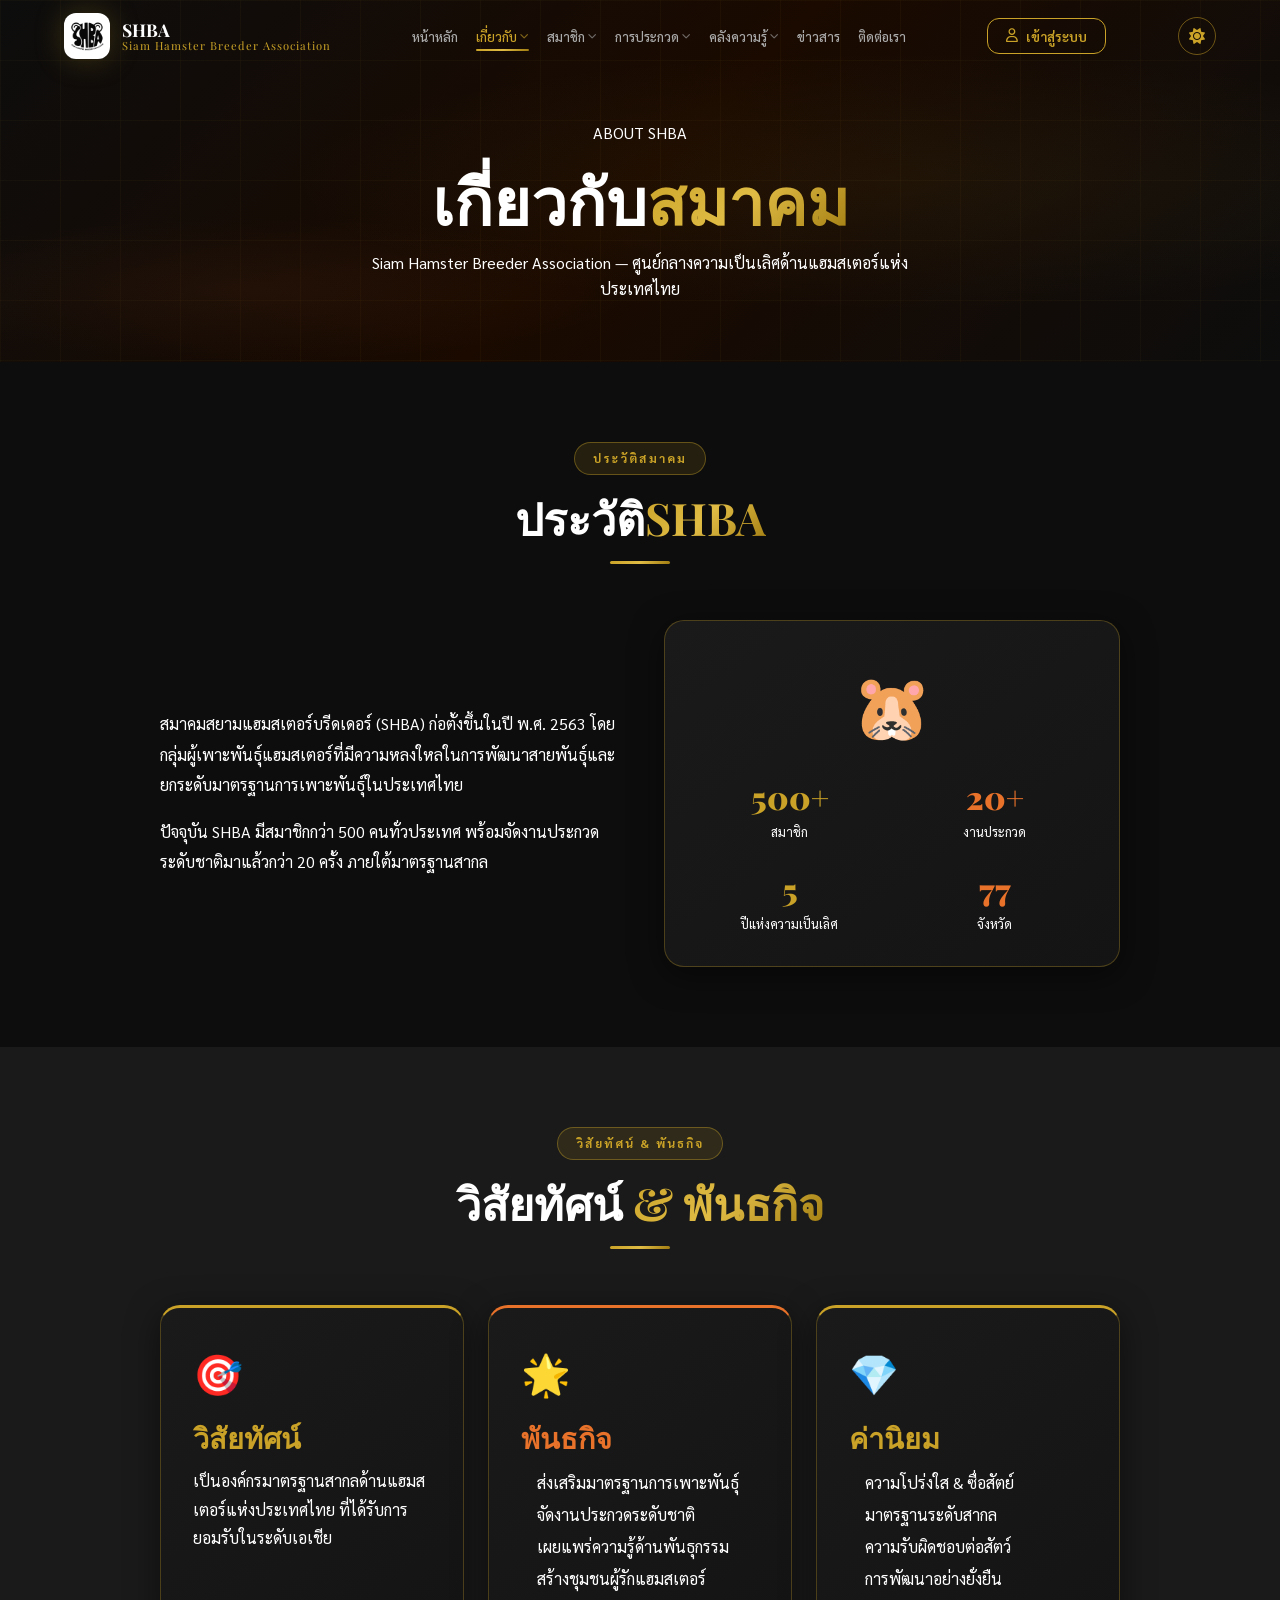
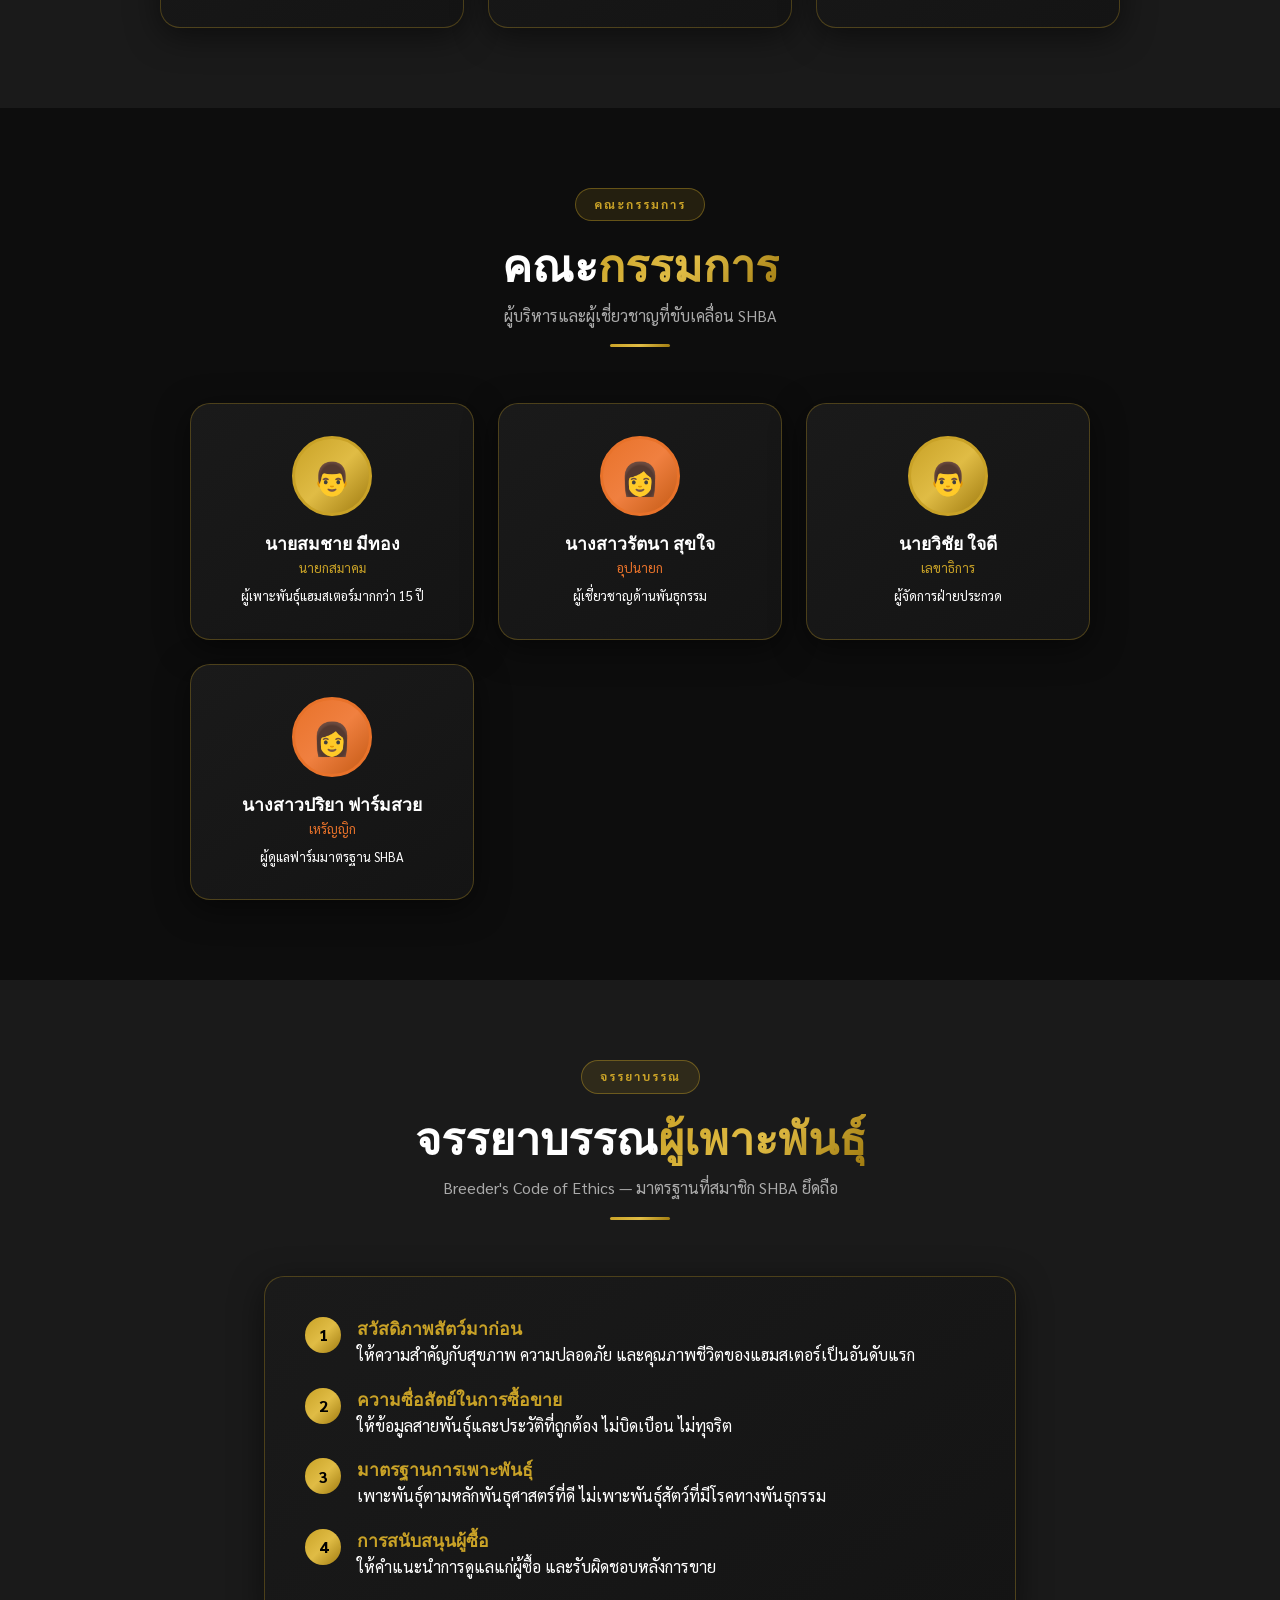
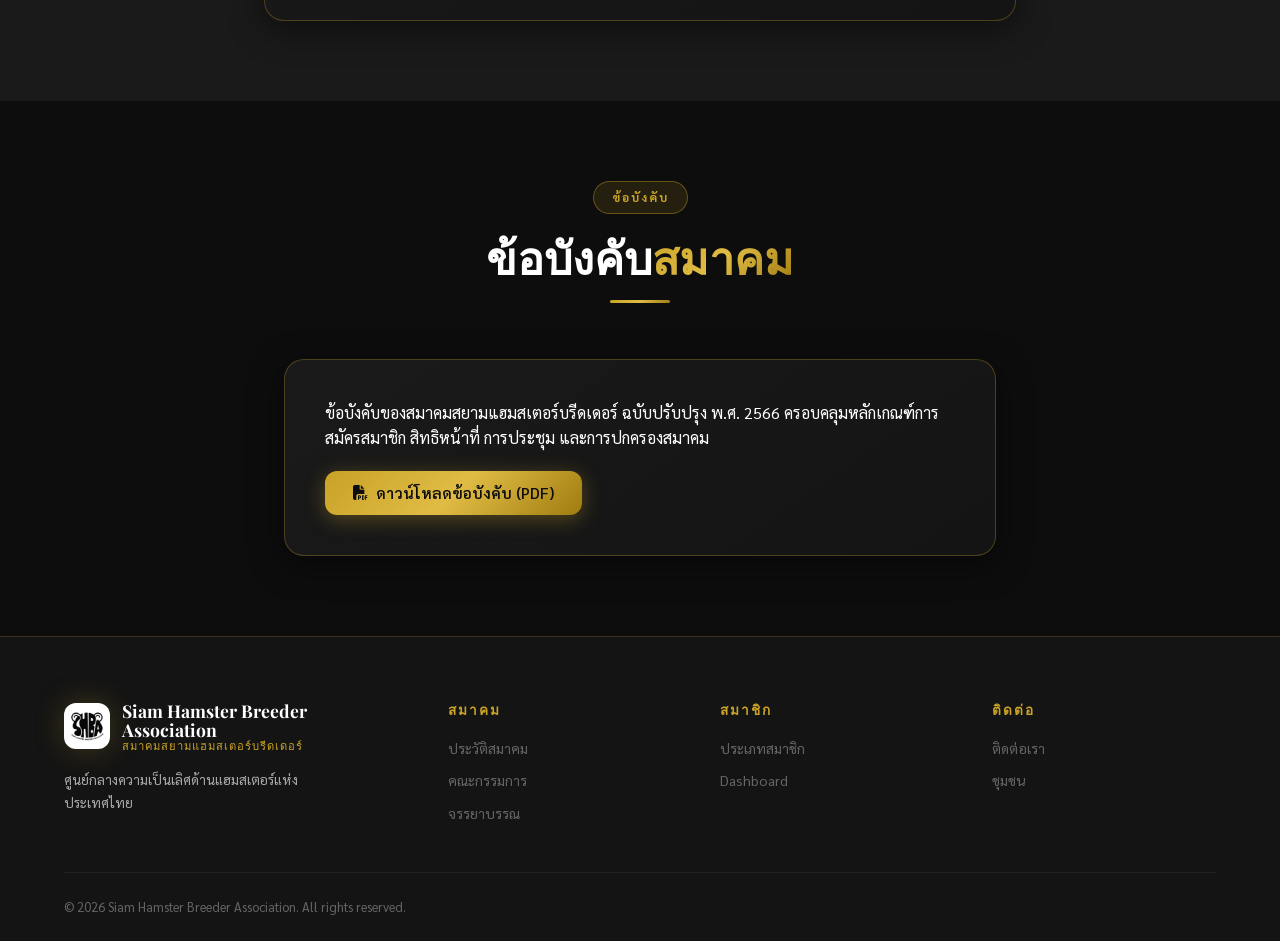
==== commit 031bae21: "update" ====
--- a/about.html
+++ b/about.html
@@ -40,10 +40,7 @@
           <a href="competitions.html#calendar"  class="nav-dd-link"><i class="fa-solid fa-calendar-days"></i> ปฏิทินการประกวด</a>
           <a href="competitions.html#register"  class="nav-dd-link"><i class="fa-solid fa-pen-to-square"></i> สมัครประกวดออนไลน์</a>
           <a href="competitions.html#standards" class="nav-dd-link"><i class="fa-solid fa-star"></i> มาตรฐานการประกวด</a>
-          <a href="competitions.html#rules"     class="nav-dd-link"><i class="fa-solid fa-gavel"></i> กฎกติกาการประกวด</a>
           <a href="competitions.html#results"   class="nav-dd-link"><i class="fa-solid fa-trophy"></i> ผลการประกวด</a>
-          <a href="competitions.html#gallery"   class="nav-dd-link"><i class="fa-solid fa-images"></i> แกลเลอรีภาพงานประกวด</a>
-          <a href="competitions.html#judges"    class="nav-dd-link"><i class="fa-solid fa-user-tie"></i> ข้อมูลกรรมการตัดสิน</a>
         </div>
       </li>
       <li class="nav-item has-dropdown">
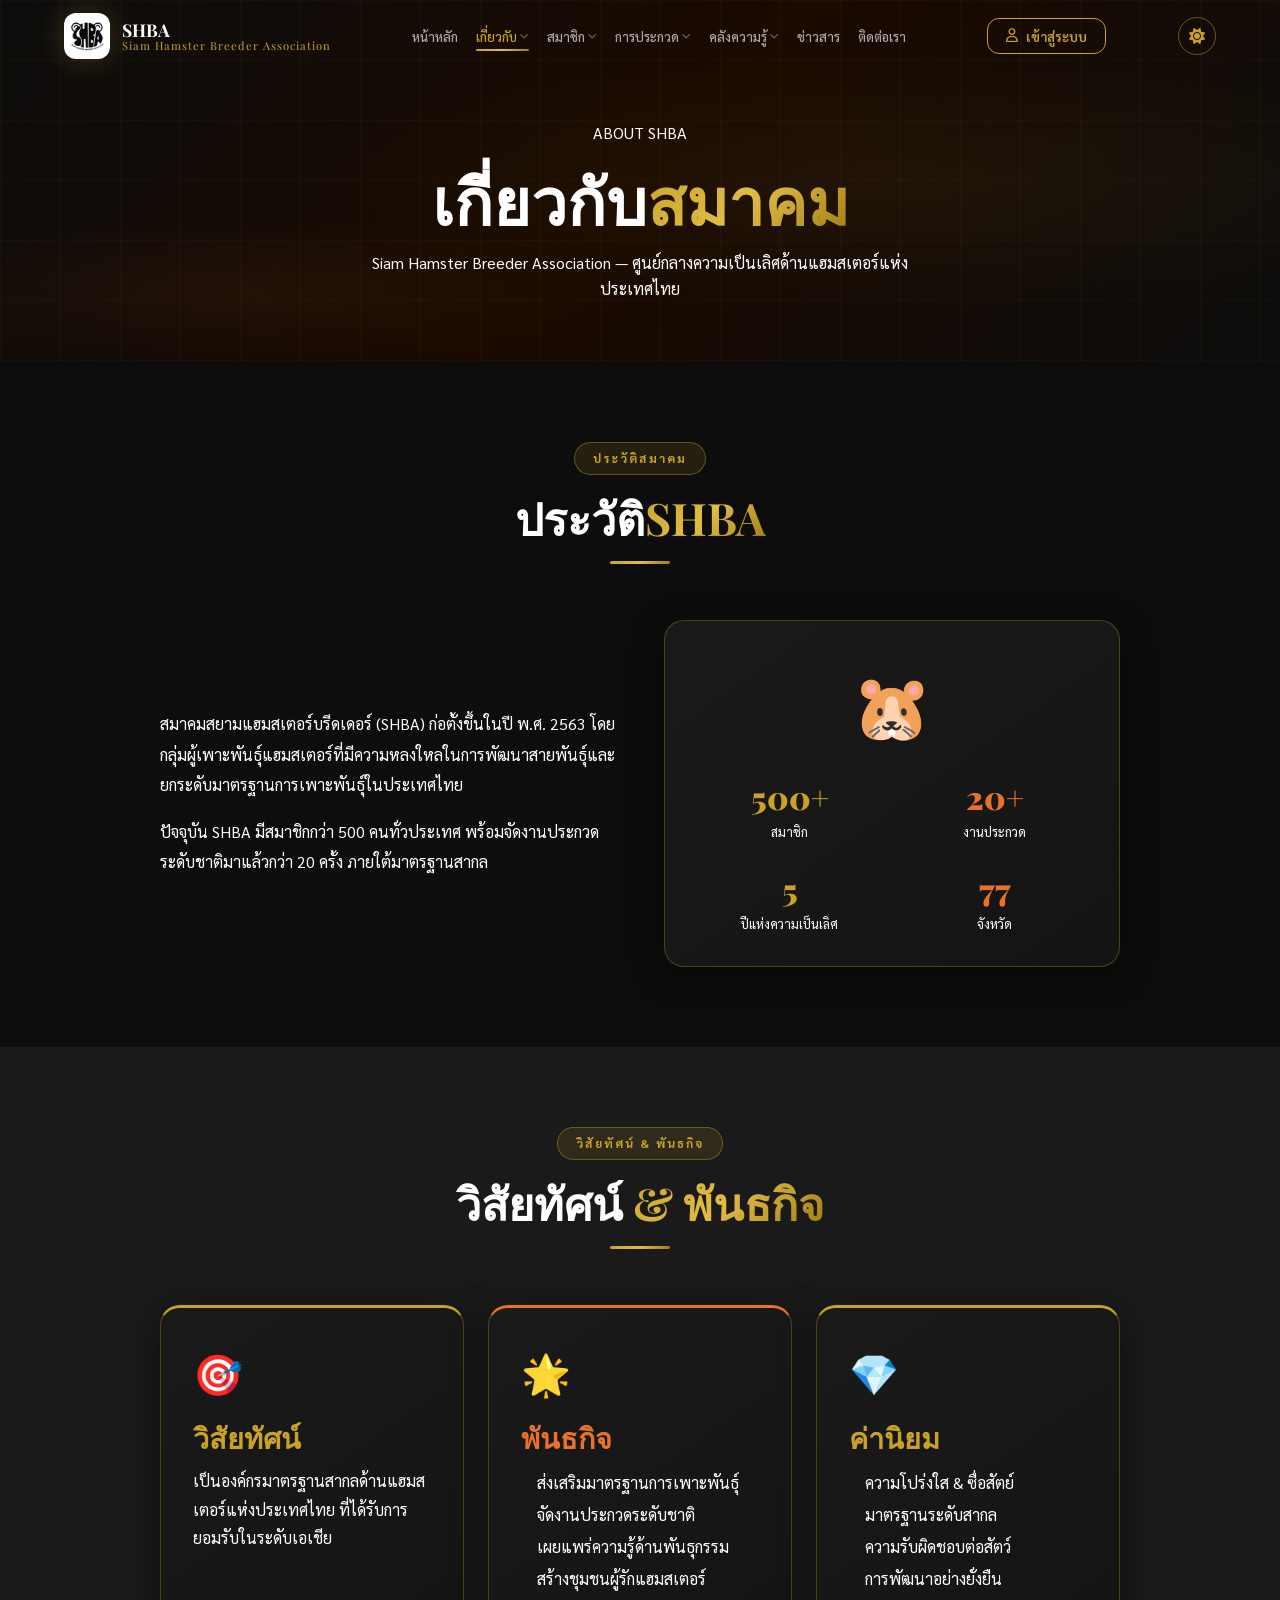
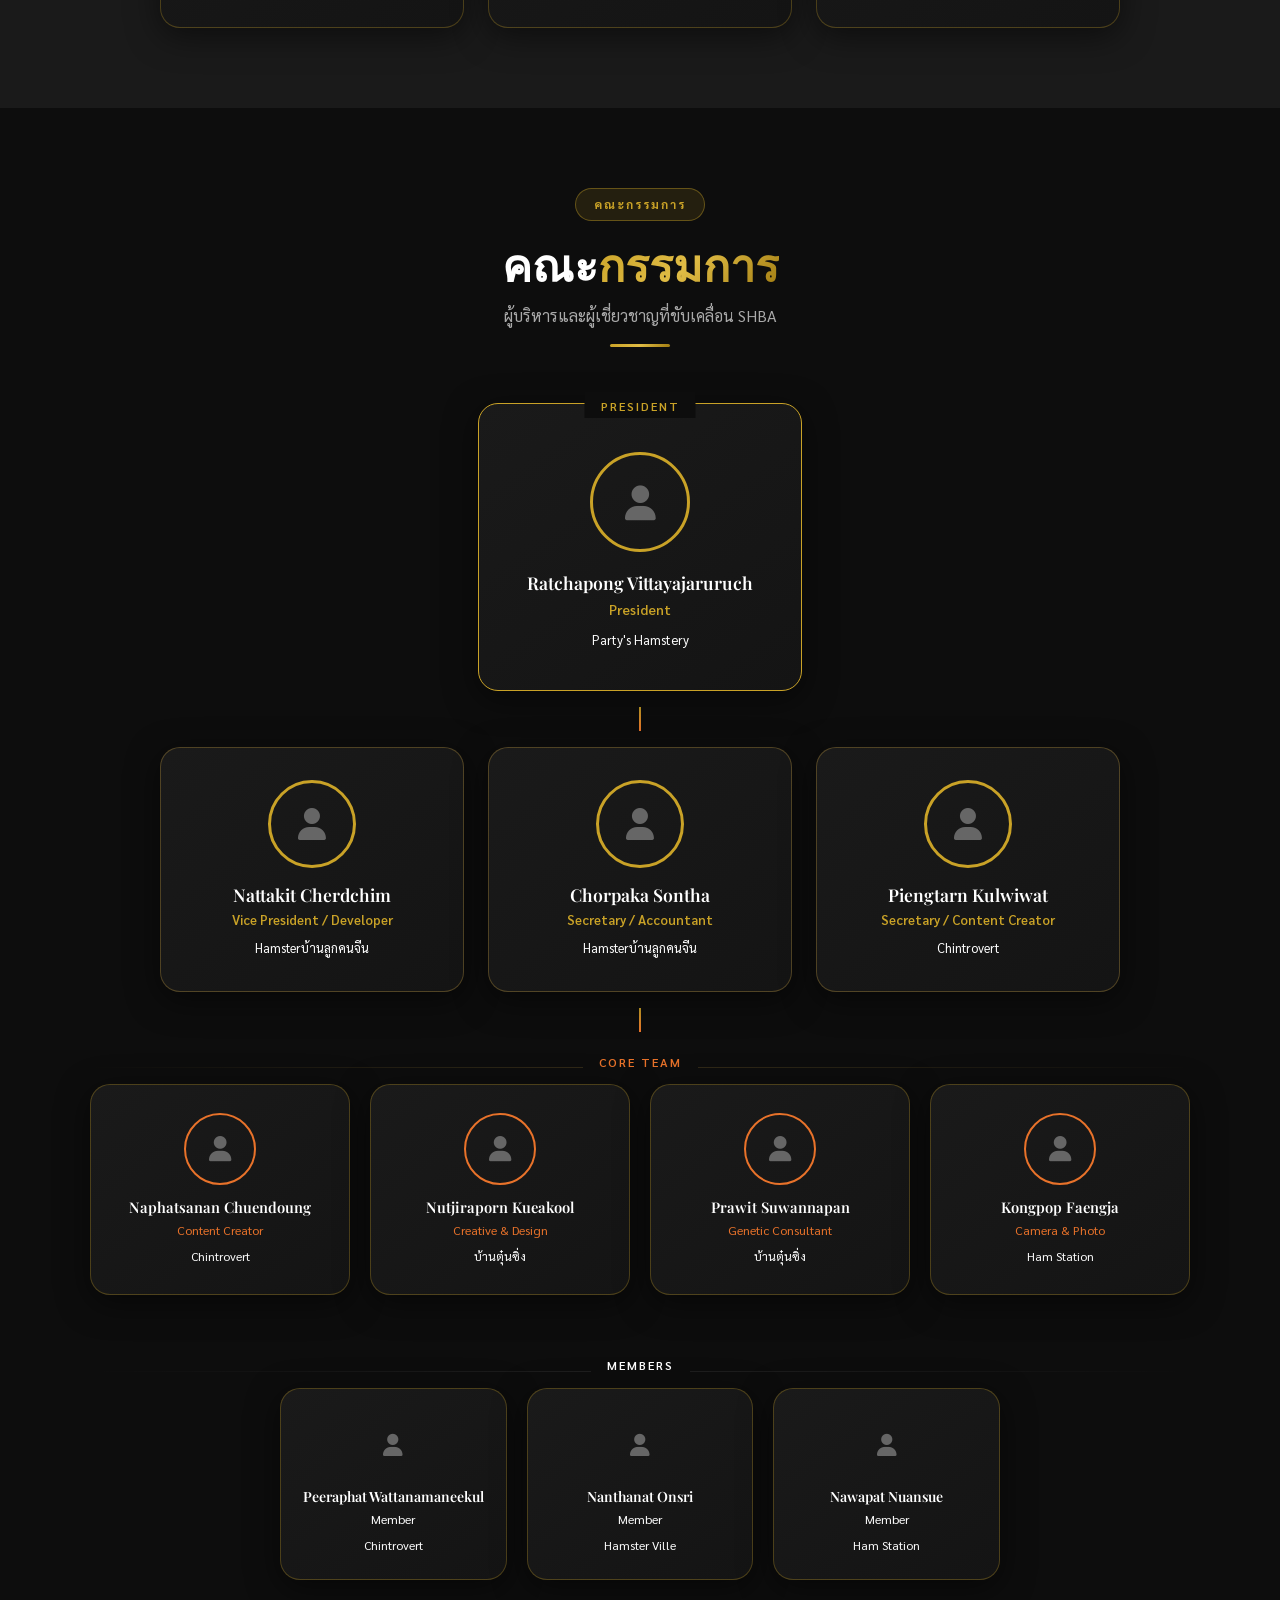
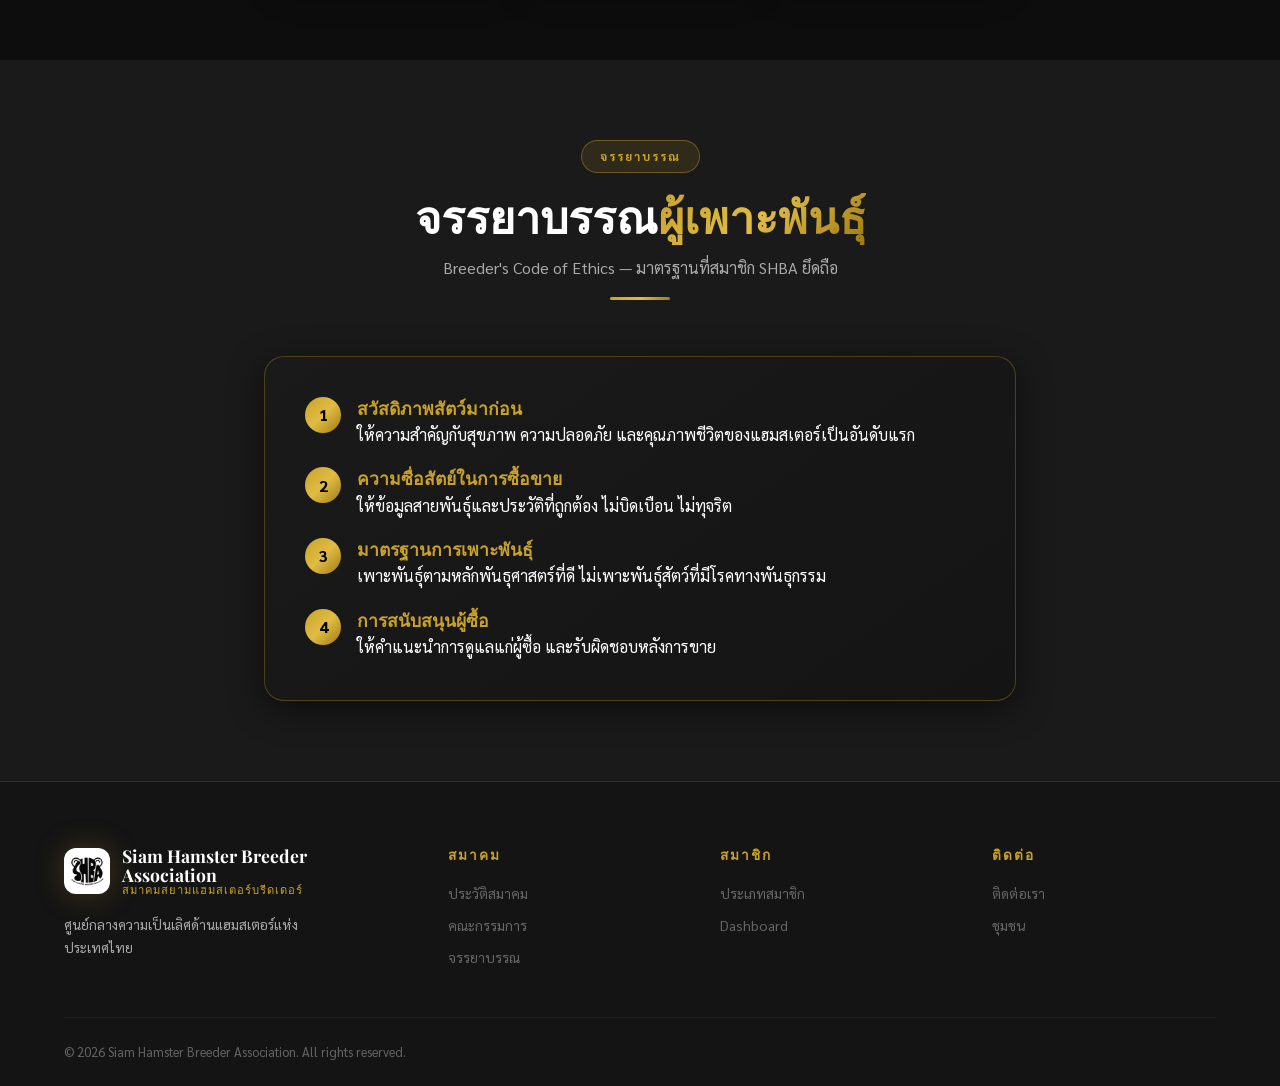
==== commit b3a9f9a8: "Update" ====
--- a/about.html
+++ b/about.html
@@ -24,7 +24,6 @@
           <a href="about.html#vision"    class="nav-dd-link"><i class="fa-solid fa-eye"></i> วิสัยทัศน์ &amp; พันธกิจ</a>
           <a href="about.html#committee" class="nav-dd-link"><i class="fa-solid fa-users"></i> คณะกรรมการ</a>
           <a href="about.html#ethics"    class="nav-dd-link"><i class="fa-solid fa-scale-balanced"></i> จรรยาบรรณผู้เพาะพันธุ์</a>
-          <a href="about.html#rules"     class="nav-dd-link"><i class="fa-solid fa-file-lines"></i> ข้อบังคับสมาคม</a>
         </div>
       </li>
       <li class="nav-item has-dropdown">
@@ -190,31 +189,147 @@
       <p>ผู้บริหารและผู้เชี่ยวชาญที่ขับเคลื่อน SHBA</p>
       <div class="divider"></div>
     </div>
-    <div style="display:grid;grid-template-columns:repeat(auto-fit,minmax(220px,1fr));gap:24px;max-width:900px;margin:0 auto">
-      <div class="card fade-in-up" style="padding:32px;text-align:center">
-        <div style="width:80px;height:80px;border-radius:50%;background:var(--gradient-gold);display:flex;align-items:center;justify-content:center;font-size:2rem;margin:0 auto 16px;border:3px solid var(--gold)">👨</div>
-        <h4>นายสมชาย มีทอง</h4>
-        <p style="color:var(--gold);font-size:.82rem;margin-top:4px">นายกสมาคม</p>
-        <p style="color:var(--text-muted);font-size:.8rem;margin-top:8px">ผู้เพาะพันธุ์แฮมสเตอร์มากกว่า 15 ปี</p>
-      </div>
-      <div class="card fade-in-up" style="padding:32px;text-align:center">
-        <div style="width:80px;height:80px;border-radius:50%;background:var(--gradient-orange);display:flex;align-items:center;justify-content:center;font-size:2rem;margin:0 auto 16px;border:3px solid var(--orange)">👩</div>
-        <h4>นางสาวรัตนา สุขใจ</h4>
-        <p style="color:var(--orange);font-size:.82rem;margin-top:4px">อุปนายก</p>
-        <p style="color:var(--text-muted);font-size:.8rem;margin-top:8px">ผู้เชี่ยวชาญด้านพันธุกรรม</p>
-      </div>
-      <div class="card fade-in-up" style="padding:32px;text-align:center">
-        <div style="width:80px;height:80px;border-radius:50%;background:var(--gradient-gold);display:flex;align-items:center;justify-content:center;font-size:2rem;margin:0 auto 16px;border:3px solid var(--gold)">👨</div>
-        <h4>นายวิชัย ใจดี</h4>
-        <p style="color:var(--gold);font-size:.82rem;margin-top:4px">เลขาธิการ</p>
-        <p style="color:var(--text-muted);font-size:.8rem;margin-top:8px">ผู้จัดการฝ่ายประกวด</p>
-      </div>
-      <div class="card fade-in-up" style="padding:32px;text-align:center">
-        <div style="width:80px;height:80px;border-radius:50%;background:var(--gradient-orange);display:flex;align-items:center;justify-content:center;font-size:2rem;margin:0 auto 16px;border:3px solid var(--orange)">👩</div>
-        <h4>นางสาวปริยา ฟาร์มสวย</h4>
-        <p style="color:var(--orange);font-size:.82rem;margin-top:4px">เหรัญญิก</p>
-        <p style="color:var(--text-muted);font-size:.8rem;margin-top:8px">ผู้ดูแลฟาร์มมาตรฐาน SHBA</p>
-      </div>
+    <div style="display:flex;flex-direction:column;gap:32px;max-width:1100px;margin:0 auto;align-items:center">
+
+      <!-- ▸ Tier 1: President -->
+      <div style="display:flex;justify-content:center;width:100%">
+        <div class="card fade-in-up" style="padding:40px 48px;text-align:center;min-width:280px;border:1px solid var(--gold);position:relative">
+          <div style="position:absolute;top:-12px;left:50%;transform:translateX(-50%);background:var(--black);padding:0 16px">
+            <span style="color:var(--gold);font-size:.75rem;letter-spacing:2px;text-transform:uppercase;font-weight:600">President</span>
+          </div>
+          <div style="width:100px;height:100px;border-radius:50%;background:var(--surface);display:flex;align-items:center;justify-content:center;margin:8px auto 20px;border:3px solid var(--gold);overflow:hidden">
+            <img src="" alt="Ratchapong" style="width:100%;height:100%;object-fit:cover;display:none"/>
+            <i class="fa-solid fa-user" style="font-size:2.2rem;color:var(--gray-500)"></i>
+          </div>
+          <h4 style="font-size:1.1rem">Ratchapong Vittayajaruruch</h4>
+          <p style="color:var(--gold);font-size:.85rem;margin-top:6px;font-weight:600">President</p>
+          <p style="color:var(--text-muted);font-size:.82rem;margin-top:8px">Party's Hamstery</p>
+        </div>
+      </div>
+
+      <!-- ▸ Connector line -->
+      <div style="width:2px;height:24px;background:linear-gradient(to bottom,var(--gold),var(--orange));margin:-16px 0"></div>
+
+      <!-- ▸ Tier 2: Vice President, Secretary, Secretary/Content Creator -->
+      <div style="display:grid;grid-template-columns:repeat(3,1fr);gap:24px;width:100%;max-width:960px">
+        <div class="card fade-in-up" style="padding:32px;text-align:center;border:1px solid rgba(212,168,67,.3)">
+          <div style="width:88px;height:88px;border-radius:50%;background:var(--surface);display:flex;align-items:center;justify-content:center;margin:0 auto 16px;border:3px solid var(--gold);overflow:hidden">
+            <img src="" alt="Nattakit" style="width:100%;height:100%;object-fit:cover;display:none"/>
+            <i class="fa-solid fa-user" style="font-size:2rem;color:var(--gray-500)"></i>
+          </div>
+          <h4>Nattakit Cherdchim</h4>
+          <p style="color:var(--gold);font-size:.82rem;margin-top:4px;font-weight:600">Vice President / Developer</p>
+          <p style="color:var(--text-muted);font-size:.8rem;margin-top:8px">Hamsterบ้านลูกคนจีน</p>
+        </div>
+        <div class="card fade-in-up" style="padding:32px;text-align:center;border:1px solid rgba(212,168,67,.3)">
+          <div style="width:88px;height:88px;border-radius:50%;background:var(--surface);display:flex;align-items:center;justify-content:center;margin:0 auto 16px;border:3px solid var(--gold);overflow:hidden">
+            <img src="" alt="Chorpaka" style="width:100%;height:100%;object-fit:cover;display:none"/>
+            <i class="fa-solid fa-user" style="font-size:2rem;color:var(--gray-500)"></i>
+          </div>
+          <h4>Chorpaka Sontha</h4>
+          <p style="color:var(--gold);font-size:.82rem;margin-top:4px;font-weight:600">Secretary / Accountant</p>
+          <p style="color:var(--text-muted);font-size:.8rem;margin-top:8px">Hamsterบ้านลูกคนจีน</p>
+        </div>
+        <div class="card fade-in-up" style="padding:32px;text-align:center;border:1px solid rgba(212,168,67,.3)">
+          <div style="width:88px;height:88px;border-radius:50%;background:var(--surface);display:flex;align-items:center;justify-content:center;margin:0 auto 16px;border:3px solid var(--gold);overflow:hidden">
+            <img src="" alt="Piengtarn" style="width:100%;height:100%;object-fit:cover;display:none"/>
+            <i class="fa-solid fa-user" style="font-size:2rem;color:var(--gray-500)"></i>
+          </div>
+          <h4>Piengtarn Kulwiwat</h4>
+          <p style="color:var(--gold);font-size:.82rem;margin-top:4px;font-weight:600">Secretary / Content Creator</p>
+          <p style="color:var(--text-muted);font-size:.8rem;margin-top:8px">Chintrovert</p>
+        </div>
+      </div>
+
+      <!-- ▸ Connector line -->
+      <div style="width:2px;height:24px;background:linear-gradient(to bottom,var(--gold),var(--orange));margin:-16px 0"></div>
+
+      <!-- ▸ Tier 3: Core Team -->
+      <div style="width:100%">
+        <div style="text-align:center;margin-bottom:16px">
+          <span style="color:var(--orange);font-size:.75rem;letter-spacing:2px;text-transform:uppercase;font-weight:600;background:var(--black);padding:0 16px;position:relative">Core Team</span>
+          <div style="height:1px;background:linear-gradient(to right,transparent,rgba(212,168,67,.2),transparent);margin-top:-6px"></div>
+        </div>
+        <div style="display:grid;grid-template-columns:repeat(auto-fit,minmax(200px,1fr));gap:20px">
+          <div class="card fade-in-up" style="padding:28px 20px;text-align:center">
+            <div style="width:72px;height:72px;border-radius:50%;background:var(--surface);display:flex;align-items:center;justify-content:center;margin:0 auto 14px;border:2px solid var(--orange);overflow:hidden">
+              <img src="" alt="Naphatsanan" style="width:100%;height:100%;object-fit:cover;display:none"/>
+              <i class="fa-solid fa-user" style="font-size:1.6rem;color:var(--gray-500)"></i>
+            </div>
+            <h4 style="font-size:.92rem">Naphatsanan Chuendoung</h4>
+            <p style="color:var(--orange);font-size:.78rem;margin-top:4px">Content Creator</p>
+            <p style="color:var(--text-muted);font-size:.76rem;margin-top:6px">Chintrovert</p>
+          </div>
+          <div class="card fade-in-up" style="padding:28px 20px;text-align:center">
+            <div style="width:72px;height:72px;border-radius:50%;background:var(--surface);display:flex;align-items:center;justify-content:center;margin:0 auto 14px;border:2px solid var(--orange);overflow:hidden">
+              <img src="" alt="Nutjiraporn" style="width:100%;height:100%;object-fit:cover;display:none"/>
+              <i class="fa-solid fa-user" style="font-size:1.6rem;color:var(--gray-500)"></i>
+            </div>
+            <h4 style="font-size:.92rem">Nutjiraporn Kueakool</h4>
+            <p style="color:var(--orange);font-size:.78rem;margin-top:4px">Creative &amp; Design</p>
+            <p style="color:var(--text-muted);font-size:.76rem;margin-top:6px">บ้านตุ๋นซิ่ง</p>
+          </div>
+          <div class="card fade-in-up" style="padding:28px 20px;text-align:center">
+            <div style="width:72px;height:72px;border-radius:50%;background:var(--surface);display:flex;align-items:center;justify-content:center;margin:0 auto 14px;border:2px solid var(--orange);overflow:hidden">
+              <img src="" alt="Prawit" style="width:100%;height:100%;object-fit:cover;display:none"/>
+              <i class="fa-solid fa-user" style="font-size:1.6rem;color:var(--gray-500)"></i>
+            </div>
+            <h4 style="font-size:.92rem">Prawit Suwannapan</h4>
+            <p style="color:var(--orange);font-size:.78rem;margin-top:4px">Genetic Consultant</p>
+            <p style="color:var(--text-muted);font-size:.76rem;margin-top:6px">บ้านตุ๋นซิ่ง</p>
+          </div>
+          <div class="card fade-in-up" style="padding:28px 20px;text-align:center">
+            <div style="width:72px;height:72px;border-radius:50%;background:var(--surface);display:flex;align-items:center;justify-content:center;margin:0 auto 14px;border:2px solid var(--orange);overflow:hidden">
+              <img src="" alt="Kongpop" style="width:100%;height:100%;object-fit:cover;display:none"/>
+              <i class="fa-solid fa-user" style="font-size:1.6rem;color:var(--gray-500)"></i>
+            </div>
+            <h4 style="font-size:.92rem">Kongpop Faengja</h4>
+            <p style="color:var(--orange);font-size:.78rem;margin-top:4px">Camera &amp; Photo</p>
+            <p style="color:var(--text-muted);font-size:.76rem;margin-top:6px">Ham Station</p>
+          </div>
+        </div>
+      </div>
+
+      <!-- ▸ Connector line -->
+      <div style="width:2px;height:24px;background:linear-gradient(to bottom,var(--orange),var(--gray-600));margin:-16px 0"></div>
+
+      <!-- ▸ Tier 4: Members -->
+      <div style="width:100%">
+        <div style="text-align:center;margin-bottom:16px">
+          <span style="color:var(--gray-400);font-size:.75rem;letter-spacing:2px;text-transform:uppercase;font-weight:600;background:var(--black);padding:0 16px;position:relative">Members</span>
+          <div style="height:1px;background:linear-gradient(to right,transparent,rgba(255,255,255,.08),transparent);margin-top:-6px"></div>
+        </div>
+        <div style="display:grid;grid-template-columns:repeat(3,1fr);gap:20px;max-width:720px;margin:0 auto">
+          <div class="card fade-in-up" style="padding:24px 20px;text-align:center">
+            <div style="width:64px;height:64px;border-radius:50%;background:var(--surface);display:flex;align-items:center;justify-content:center;margin:0 auto 12px;border:2px solid var(--gray-600);overflow:hidden">
+              <img src="" alt="Peeraphat" style="width:100%;height:100%;object-fit:cover;display:none"/>
+              <i class="fa-solid fa-user" style="font-size:1.4rem;color:var(--gray-500)"></i>
+            </div>
+            <h4 style="font-size:.88rem">Peeraphat Wattanamaneekul</h4>
+            <p style="color:var(--gray-400);font-size:.78rem;margin-top:4px">Member</p>
+            <p style="color:var(--text-muted);font-size:.76rem;margin-top:6px">Chintrovert</p>
+          </div>
+          <div class="card fade-in-up" style="padding:24px 20px;text-align:center">
+            <div style="width:64px;height:64px;border-radius:50%;background:var(--surface);display:flex;align-items:center;justify-content:center;margin:0 auto 12px;border:2px solid var(--gray-600);overflow:hidden">
+              <img src="" alt="Nanthanat" style="width:100%;height:100%;object-fit:cover;display:none"/>
+              <i class="fa-solid fa-user" style="font-size:1.4rem;color:var(--gray-500)"></i>
+            </div>
+            <h4 style="font-size:.88rem">Nanthanat Onsri</h4>
+            <p style="color:var(--gray-400);font-size:.78rem;margin-top:4px">Member</p>
+            <p style="color:var(--text-muted);font-size:.76rem;margin-top:6px">Hamster Ville</p>
+          </div>
+          <div class="card fade-in-up" style="padding:24px 20px;text-align:center">
+            <div style="width:64px;height:64px;border-radius:50%;background:var(--surface);display:flex;align-items:center;justify-content:center;margin:0 auto 12px;border:2px solid var(--gray-600);overflow:hidden">
+              <img src="" alt="Nawapat" style="width:100%;height:100%;object-fit:cover;display:none"/>
+              <i class="fa-solid fa-user" style="font-size:1.4rem;color:var(--gray-500)"></i>
+            </div>
+            <h4 style="font-size:.88rem">Nawapat Nuansue</h4>
+            <p style="color:var(--gray-400);font-size:.78rem;margin-top:4px">Member</p>
+            <p style="color:var(--text-muted);font-size:.76rem;margin-top:6px">Ham Station</p>
+          </div>
+        </div>
+      </div>
+
     </div>
   </div>
 </section>
@@ -251,20 +366,6 @@
   </div>
 </section>
 
-<!-- RULES -->
-<section id="rules" class="section" style="background:var(--black)">
-  <div class="container" style="max-width:760px">
-    <div class="section-header fade-in-up">
-      <div class="tag">ข้อบังคับ</div>
-      <h2>ข้อบังคับ<span class="text-gradient-gold">สมาคม</span></h2>
-      <div class="divider"></div>
-    </div>
-    <div class="card fade-in-up" style="padding:40px">
-      <p style="color:var(--text-muted);margin-bottom:20px">ข้อบังคับของสมาคมสยามแฮมสเตอร์บรีดเดอร์ ฉบับปรับปรุง พ.ศ. 2566 ครอบคลุมหลักเกณฑ์การสมัครสมาชิก สิทธิหน้าที่ การประชุม และการปกครองสมาคม</p>
-      <button class="btn btn-gold" onclick="openModal('login-modal')"><i class="fa-solid fa-file-pdf"></i> ดาวน์โหลดข้อบังคับ (PDF)</button>
-    </div>
-  </div>
-</section>
 
 <!-- FOOTER -->
 <footer id="footer">
--- a/styles.css
+++ b/styles.css
@@ -787,6 +787,135 @@
    COMPETITION SECTION
    ============================ */
 #competitions { background: var(--black-light); }
+
+/* ── Multi-step form progress ── */
+.cf-progress { display:flex; align-items:center; margin-bottom:28px; }
+.cf-prog-step { display:flex; align-items:center; gap:8px; opacity:.35; transition:opacity .3s; }
+.cf-prog-step.active, .cf-prog-step.done { opacity:1; }
+.cfp-num {
+  width:28px; height:28px; border-radius:50%;
+  background:rgba(255,255,255,.1);
+  display:flex; align-items:center; justify-content:center;
+  font-size:.78rem; font-weight:700; flex-shrink:0; transition:background .3s;
+}
+.cf-prog-step.active .cfp-num { background:var(--orange); color:#fff; }
+.cf-prog-step.done   .cfp-num { background:var(--gold);   color:#000; }
+.cfp-lbl { font-size:.76rem; color:var(--text-muted); white-space:nowrap; }
+.cf-prog-step.active .cfp-lbl { color:var(--white); }
+.cf-prog-line { flex:1; height:1px; background:rgba(255,255,255,.1); margin:0 10px; }
+
+/* ── Show selection cards ── */
+.show-cards-grid { display:grid; grid-template-columns:repeat(auto-fill,minmax(220px,1fr)); gap:12px; margin-bottom:16px; }
+.show-radio-card { cursor:pointer; display:block; }
+.show-radio-card input[type="radio"] { display:none; }
+.src-body {
+  display:flex; align-items:flex-start; gap:12px;
+  padding:14px 16px;
+  border:1.5px solid rgba(255,255,255,.07);
+  border-radius:var(--radius);
+  background:rgba(255,255,255,.02);
+  transition:var(--transition);
+}
+.show-radio-card:has(input:checked) .src-body { border-color:var(--orange); background:rgba(232,114,42,.08); }
+.show-radio-card:hover .src-body { border-color:rgba(232,114,42,.35); }
+.src-icon { font-size:1.4rem; flex-shrink:0; margin-top:2px; }
+.src-title { font-weight:600; font-size:.87rem; margin-bottom:2px; }
+.src-sub   { font-size:.74rem; color:var(--text-muted); margin-bottom:3px; }
+.src-fee   { font-size:.78rem; color:var(--orange); }
+.src-fee span { color:var(--text-muted); }
+.bundle-promo-box {
+  display:flex; align-items:center; gap:10px;
+  padding:12px 16px; margin-bottom:4px;
+  background:rgba(201,162,39,.06);
+  border:1px solid rgba(201,162,39,.18);
+  border-radius:var(--radius); font-size:.84rem;
+}
+
+/* ── Class selection tables ── */
+.class-section { border-top:1px solid rgba(255,255,255,.07); padding-top:4px; }
+.class-group-block { margin-bottom:16px; }
+.class-grp-title {
+  font-weight:700; font-size:.83rem; color:var(--orange);
+  padding:7px 12px;
+  background:rgba(232,114,42,.07);
+  border-left:3px solid var(--orange);
+  border-radius:4px 4px 0 0;
+}
+.class-grp-title span { font-weight:400; color:var(--text-muted); font-size:.78rem; margin-left:4px; }
+.class-table { width:100%; border-collapse:collapse; font-size:.82rem; border:1px solid rgba(255,255,255,.06); border-top:none; }
+.class-table th { padding:6px 12px; background:rgba(255,255,255,.04); color:var(--gold); font-weight:600; text-align:left; border-bottom:1px solid rgba(255,255,255,.06); }
+.class-table td { padding:6px 12px; border-bottom:1px solid rgba(255,255,255,.04); vertical-align:middle; }
+.class-table td:nth-child(2), .class-table td:nth-child(3) { text-align:center; width:64px; }
+.class-table tr:hover td { background:rgba(255,255,255,.02); }
+.cf-cls { width:16px; height:16px; cursor:pointer; accent-color:var(--orange); }
+
+/* ── Summary + payment ── */
+.cf-summary-box { background:rgba(201,162,39,.05); border:1px solid rgba(201,162,39,.15); border-radius:var(--radius); padding:16px; margin-bottom:20px; }
+.cf-sum-row { display:flex; justify-content:space-between; align-items:flex-start; padding:6px 0; border-bottom:1px solid rgba(255,255,255,.04); font-size:.85rem; gap:12px; }
+.cf-sum-row:last-child { border-bottom:none; }
+.cf-sum-row span { color:var(--text-muted); flex-shrink:0; min-width:90px; }
+.cf-sum-row strong { text-align:right; }
+.payment-info-box { background:rgba(255,255,255,.03); border:1px solid rgba(255,255,255,.07); border-radius:var(--radius); padding:16px; margin-bottom:4px; }
+
+/* Light mode */
+[data-theme="light"] .src-body { background:#fff; border-color:rgba(100,70,20,.1); }
+[data-theme="light"] .show-radio-card:has(input:checked) .src-body { border-color:var(--orange); background:rgba(232,114,42,.06); }
+[data-theme="light"] .class-table { border-color:rgba(100,70,20,.08); }
+[data-theme="light"] .class-table th { background:rgba(100,70,20,.04); border-bottom-color:rgba(100,70,20,.08); }
+[data-theme="light"] .class-table td { border-bottom-color:rgba(100,70,20,.06); }
+[data-theme="light"] .class-grp-title { background:rgba(232,114,42,.05); }
+[data-theme="light"] .cf-summary-box { background:rgba(201,162,39,.04); }
+[data-theme="light"] .payment-info-box { background:#f9f7f2; border-color:rgba(100,70,20,.1); }
+
+/* ── Show Checkbox Cards (replaces radio cards for multi-select) ── */
+.show-check-card { cursor:pointer; display:block; position:relative; }
+.show-check-card input[type="checkbox"] { position:absolute; opacity:0; width:0; height:0; }
+.show-check-card .src-body { border:2px solid rgba(255,255,255,.08); border-radius:12px; padding:14px; display:flex; gap:12px; align-items:flex-start; background:var(--black-light); transition:border-color .2s, background .2s; }
+.show-check-card:has(input:checked) .src-body { border-color:var(--orange); background:rgba(232,114,42,.08); }
+.show-check-card:has(input:checked) .src-body::after { content:'✓'; position:absolute; top:8px; right:10px; width:20px; height:20px; border-radius:50%; background:var(--orange); color:#fff; font-size:.75rem; font-weight:700; display:flex; align-items:center; justify-content:center; }
+.show-check-card:hover .src-body { border-color:rgba(232,114,42,.4); }
+
+/* ── Stepper ── */
+.stepper { display:flex; align-items:center; gap:3px; justify-content:center; }
+.stepper button { width:26px; height:26px; border-radius:6px; border:1px solid rgba(255,255,255,.12); background:var(--black); color:var(--white); font-size:1rem; line-height:1; cursor:pointer; display:flex; align-items:center; justify-content:center; transition:background .15s, border-color .15s; padding:0; }
+.stepper button:hover { background:var(--orange); border-color:var(--orange); }
+.stepper input[type="number"] { width:40px; height:26px; text-align:center; border-radius:6px; border:1px solid rgba(255,255,255,.12); background:var(--black-light); color:var(--white); font-size:.82rem; padding:0; }
+.stepper input[type="number"]::-webkit-outer-spin-button,
+.stepper input[type="number"]::-webkit-inner-spin-button { -webkit-appearance:none; margin:0; }
+.stepper input[type="number"]:focus { outline:none; border-color:var(--orange); }
+.class-table td:nth-child(2), .class-table td:nth-child(3) { text-align:center; width:80px; }
+
+/* ── Show Class Accordion ── */
+.show-class-accordion { margin-top:16px; border:1px solid rgba(255,255,255,.1); border-radius:12px; overflow:hidden; }
+.sca-header { display:flex; align-items:center; justify-content:space-between; flex-wrap:wrap; gap:10px; padding:12px 16px; background:rgba(255,255,255,.03); border-bottom:1px solid rgba(255,255,255,.08); font-size:.86rem; font-weight:600; }
+.sca-date { font-size:.72rem; color:var(--text-muted); font-weight:400; margin-left:6px; }
+.sca-classes { padding:12px 16px; }
+.fee-mode-toggle { display:flex; gap:6px; flex-wrap:wrap; }
+.fmt-btn { padding:4px 12px; border-radius:20px; border:1px solid rgba(255,255,255,.12); background:var(--black); color:var(--gray-400); font-size:.76rem; cursor:pointer; transition:all .2s; white-space:nowrap; }
+.fmt-btn.active { background:var(--orange); border-color:var(--orange); color:#fff; font-weight:600; }
+.fmt-btn:hover:not(.active) { border-color:var(--orange); color:var(--orange); }
+
+/* ── Fee Suggest Banner ── */
+.fee-suggest-box { margin:0 16px 8px; padding:8px 12px; border-radius:8px; background:rgba(201,162,39,.1); border:1px solid rgba(201,162,39,.25); color:var(--gold); font-size:.78rem; display:flex; align-items:center; gap:8px; }
+
+/* ── Sticky Fee Footer ── */
+.cf-fee-footer { position:sticky; bottom:0; background:var(--black-light); border-top:2px solid var(--orange); padding:10px 16px; margin:0 -24px -24px; display:flex; align-items:center; justify-content:space-between; flex-wrap:wrap; gap:6px; z-index:10; border-radius:0 0 16px 16px; box-shadow:0 -4px 20px rgba(0,0,0,.4); }
+.cff-lines { display:flex; flex-wrap:wrap; gap:4px 16px; flex:1; }
+.cff-line { display:flex; align-items:baseline; gap:5px; font-size:.8rem; }
+.cff-sub { color:var(--text-muted); font-size:.72rem; }
+.cff-total { font-size:.95rem; font-weight:700; color:var(--orange); white-space:nowrap; }
+.cff-bundle-badge { display:inline-block; background:var(--gold); color:var(--black); padding:1px 7px; border-radius:10px; font-size:.7rem; font-weight:700; margin-right:5px; vertical-align:middle; }
+
+/* ── Light mode overrides for new components ── */
+[data-theme="light"] .show-check-card .src-body { background:#fff; border-color:rgba(100,70,20,.12); }
+[data-theme="light"] .show-check-card:has(input:checked) .src-body { border-color:var(--orange); background:rgba(232,114,42,.06); }
+[data-theme="light"] .stepper button { background:#f0f0f0; border-color:#ccc; color:#111; }
+[data-theme="light"] .stepper input[type="number"] { background:#fff; border-color:#ccc; color:#111; }
+[data-theme="light"] .show-class-accordion { border-color:rgba(100,70,20,.1); }
+[data-theme="light"] .sca-header { background:rgba(100,70,20,.03); border-bottom-color:rgba(100,70,20,.08); }
+[data-theme="light"] .fmt-btn { background:#f0f0f0; border-color:#ccc; color:#444; }
+[data-theme="light"] .cf-fee-footer { background:#f5f3ee; box-shadow:0 -4px 16px rgba(0,0,0,.08); }
+
 .events-grid {
   display: grid;
   grid-template-columns: repeat(auto-fill, minmax(320px, 1fr));
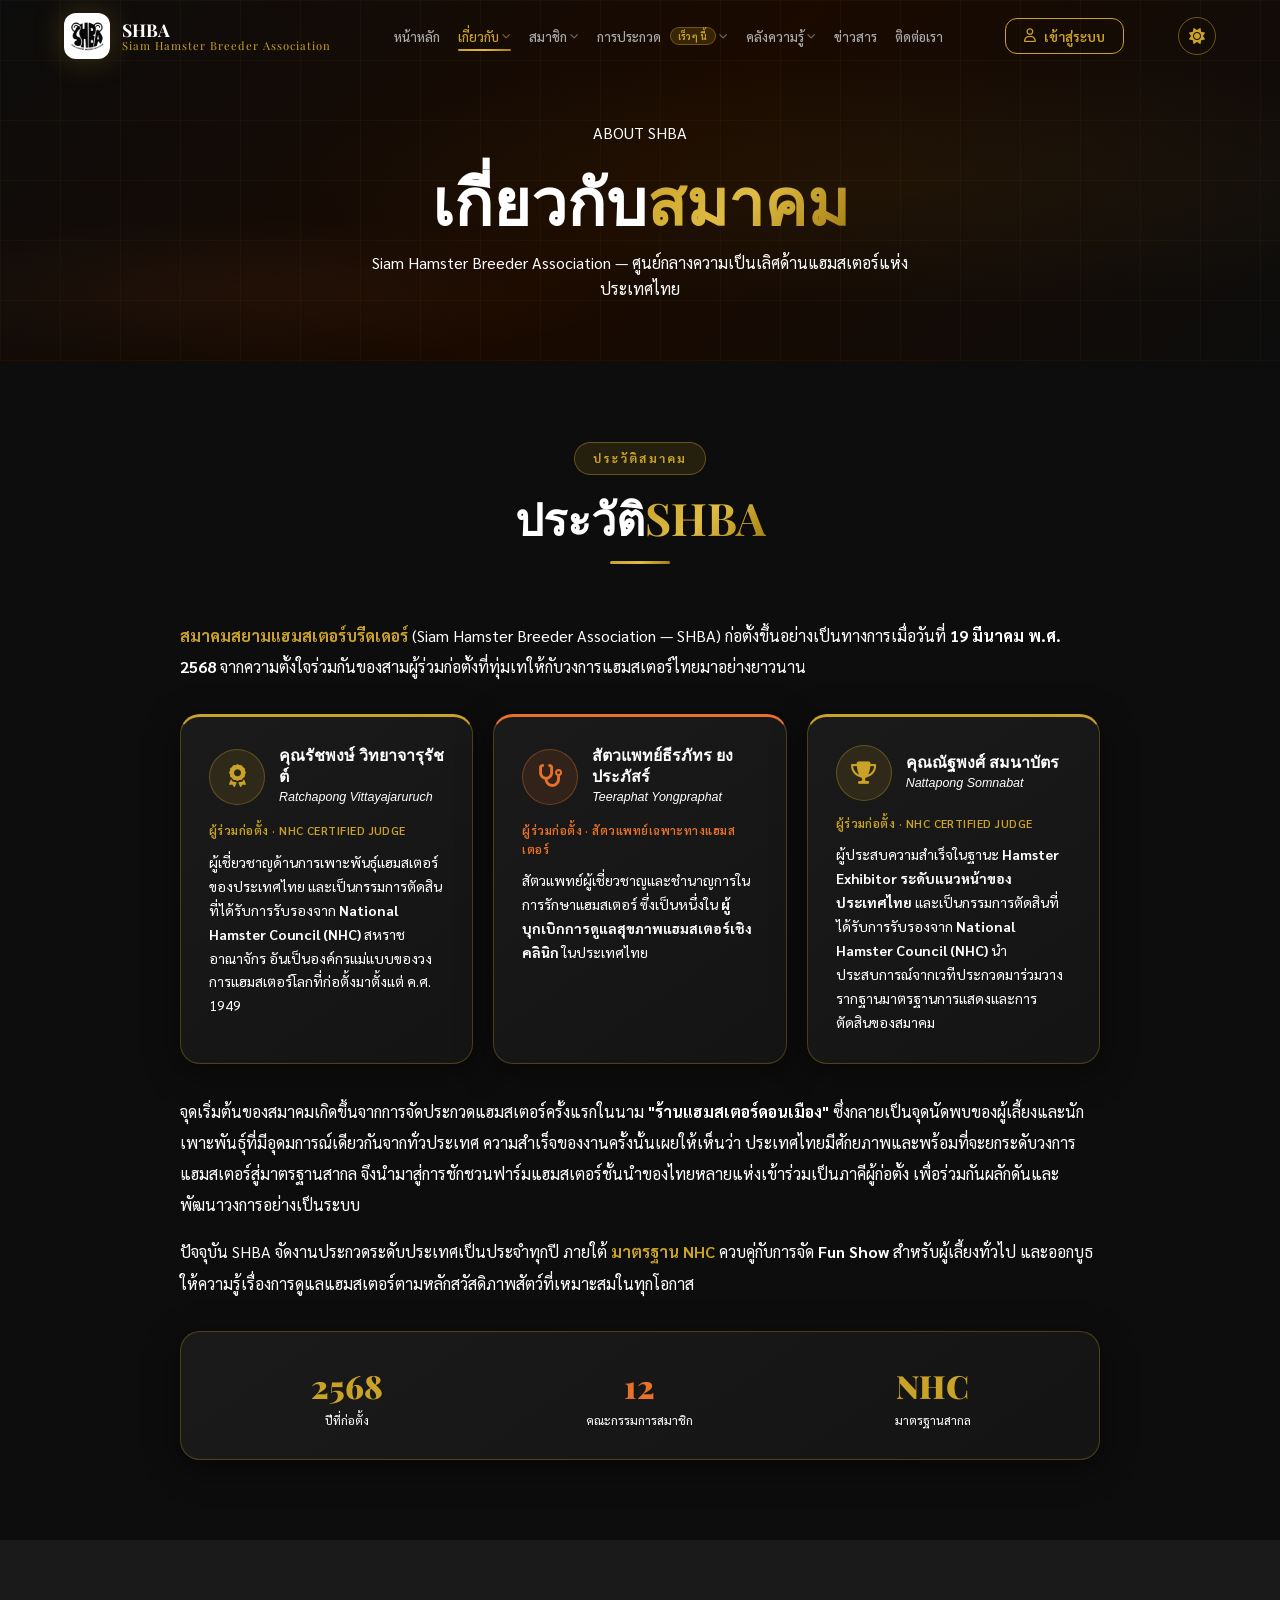
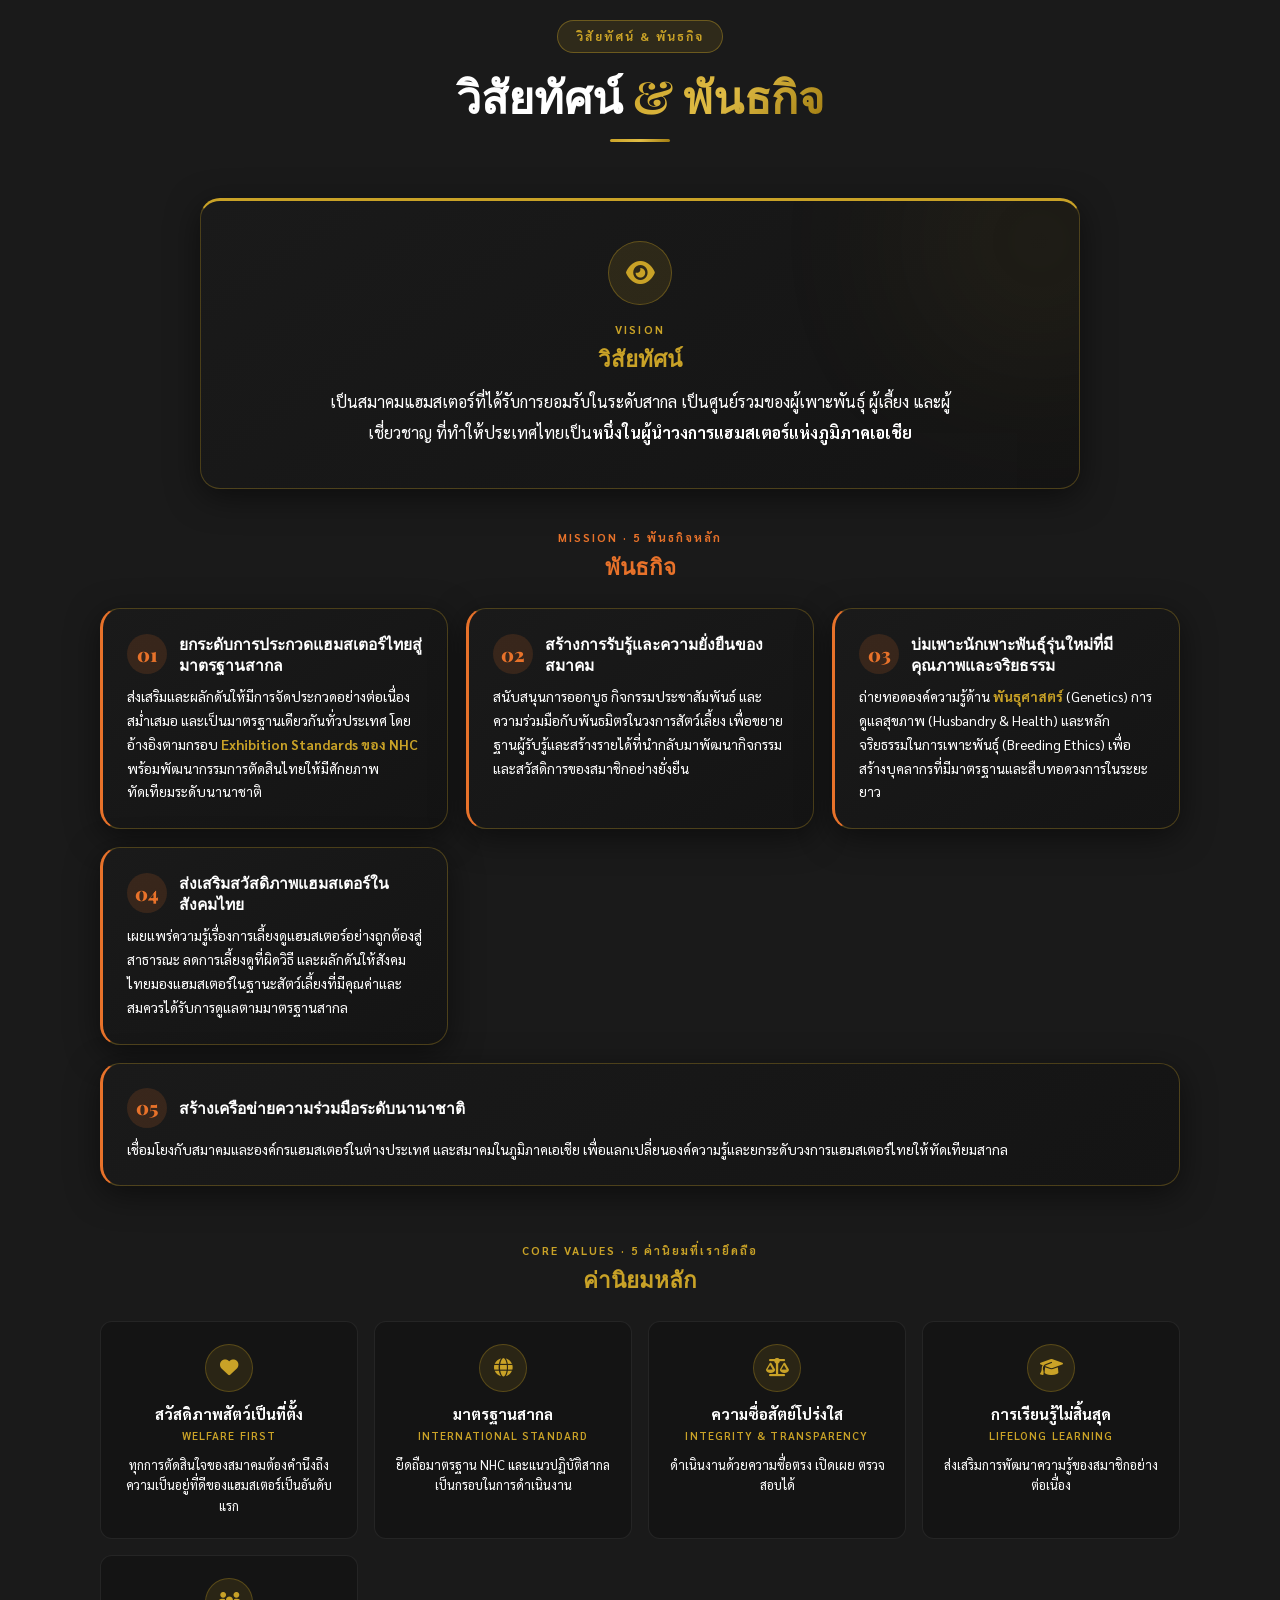
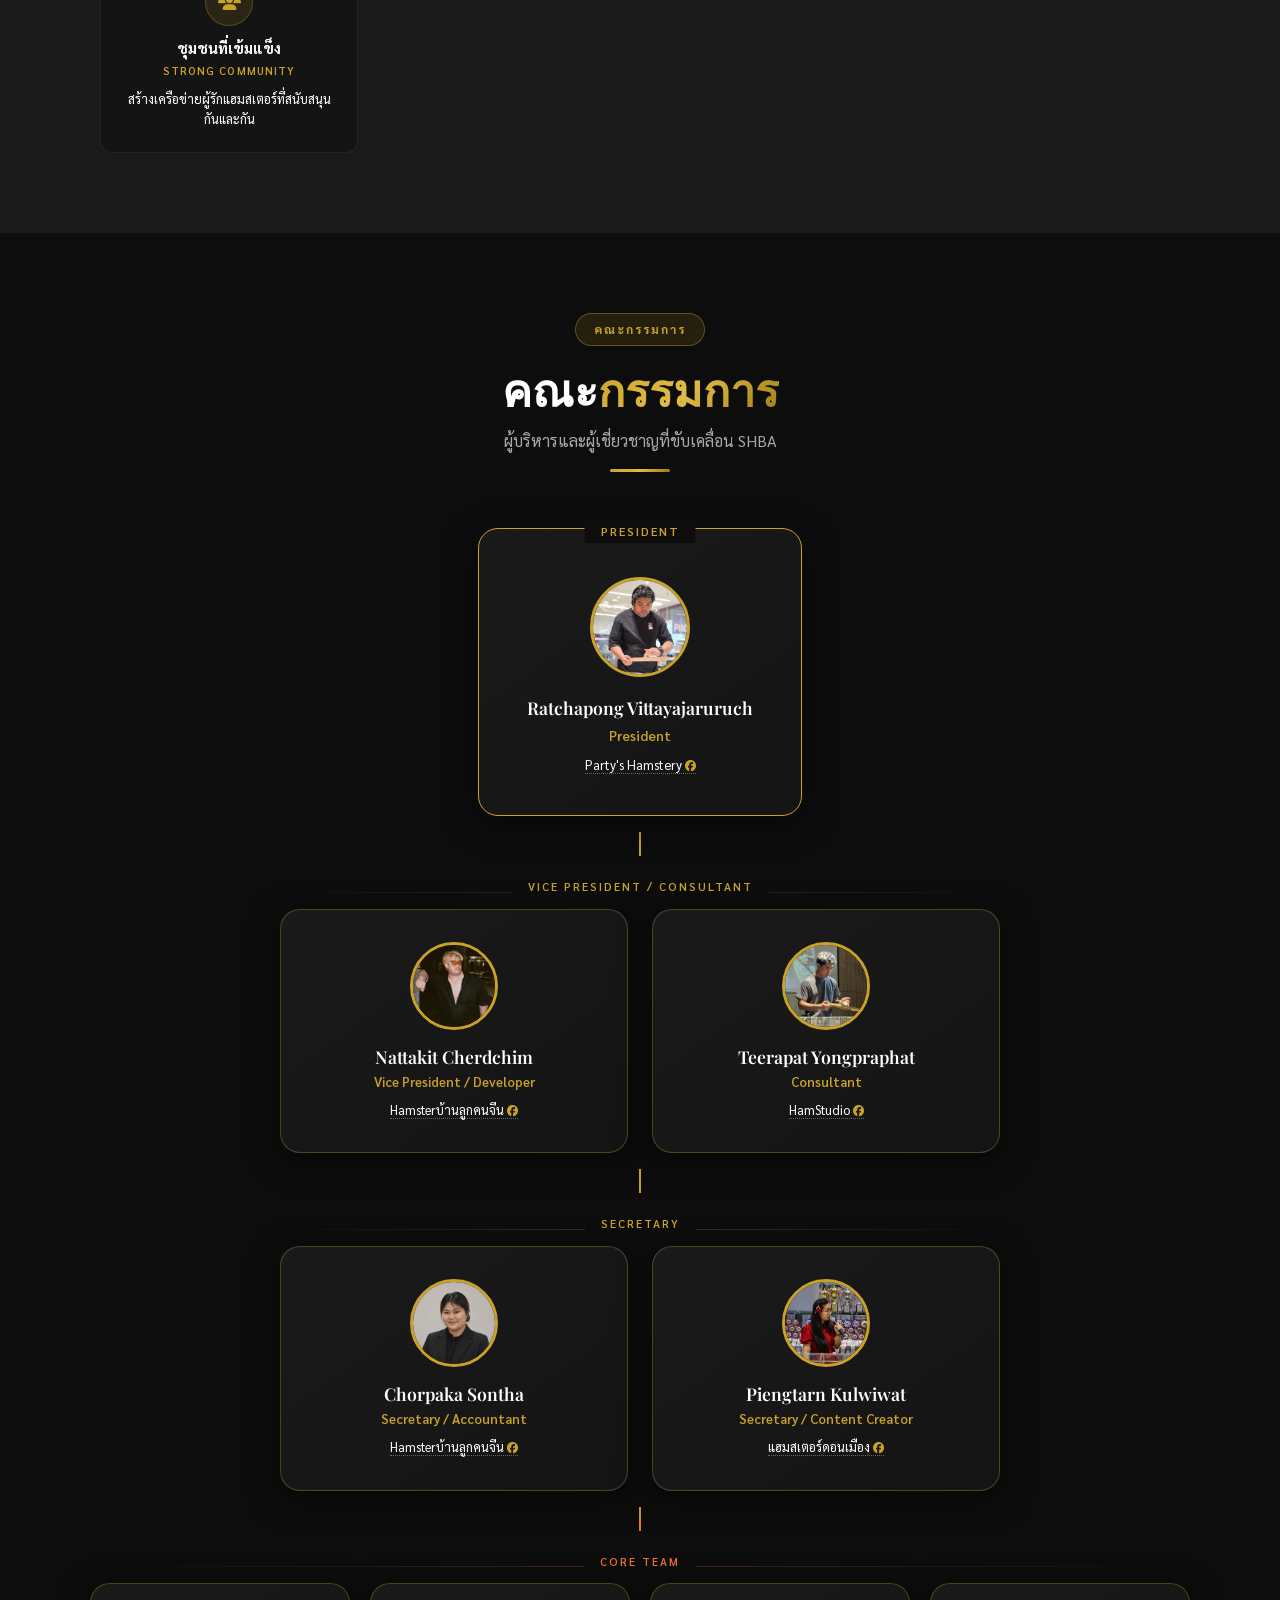
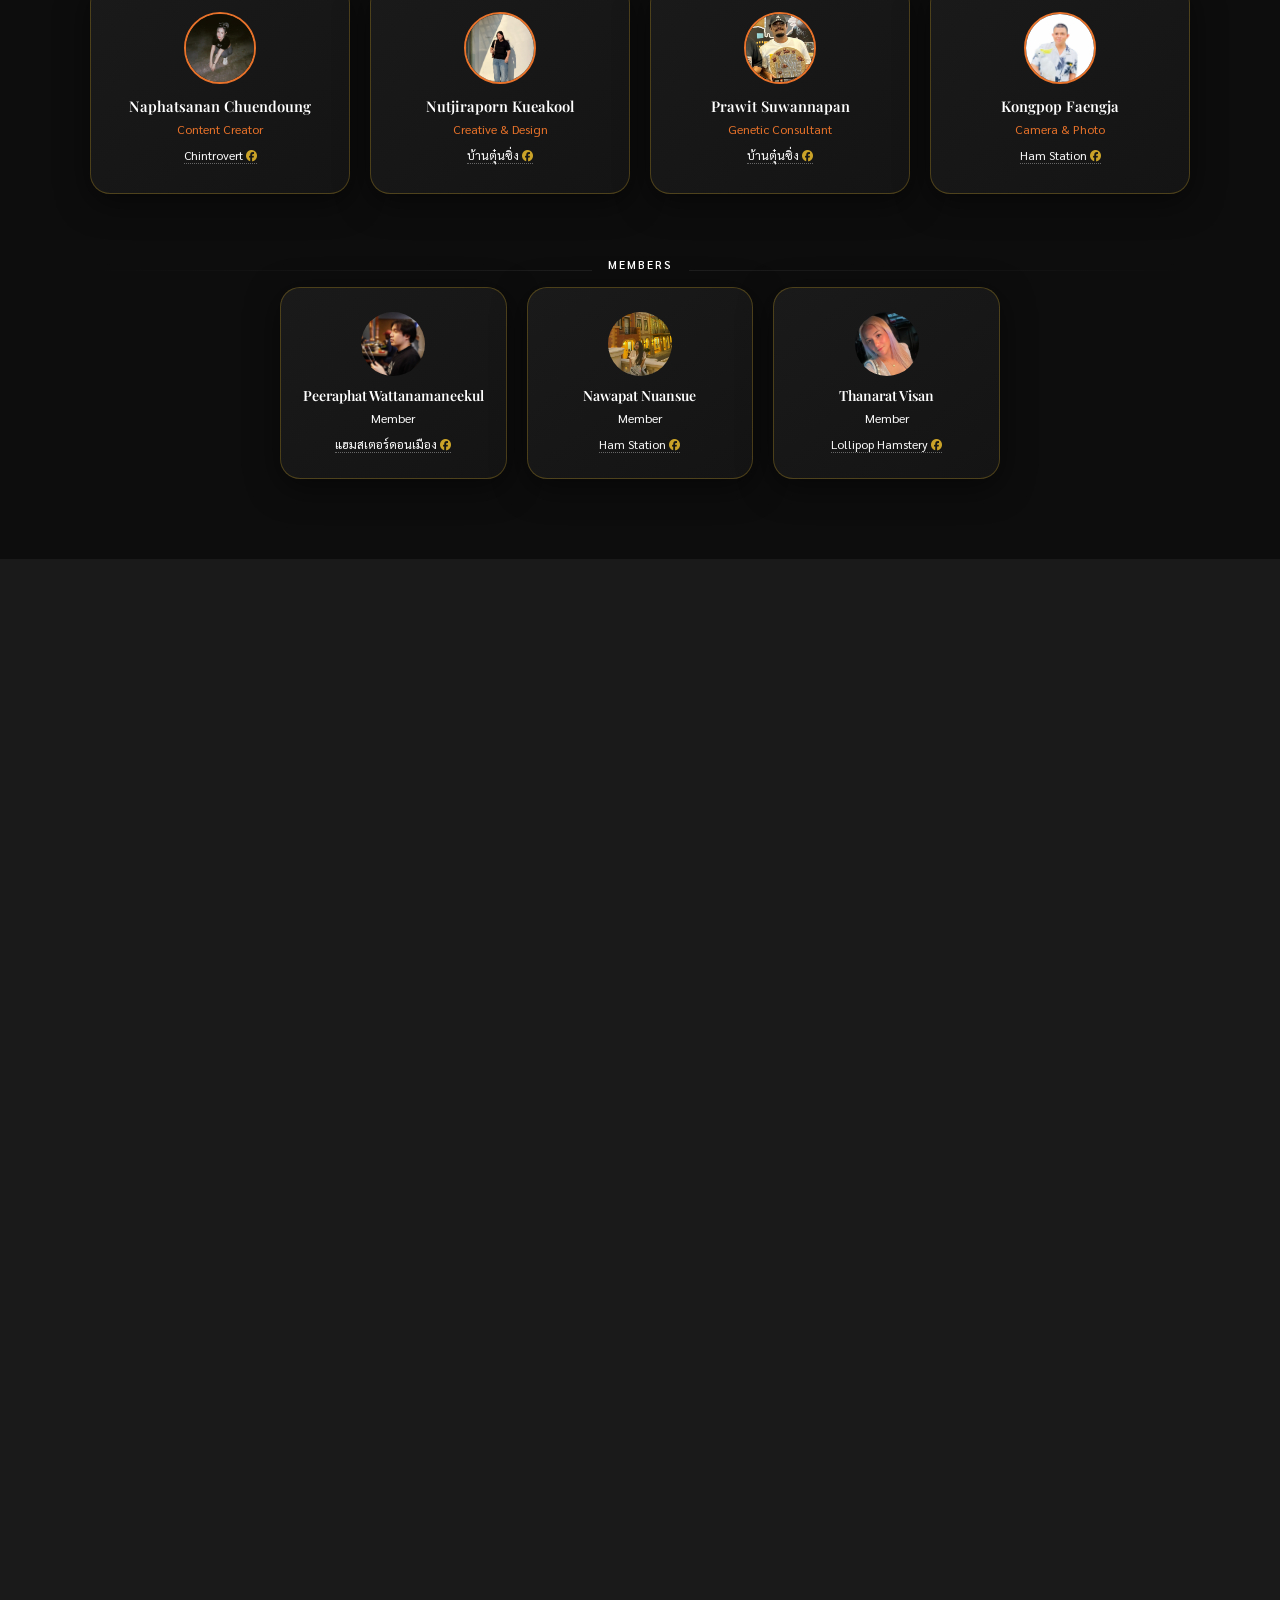
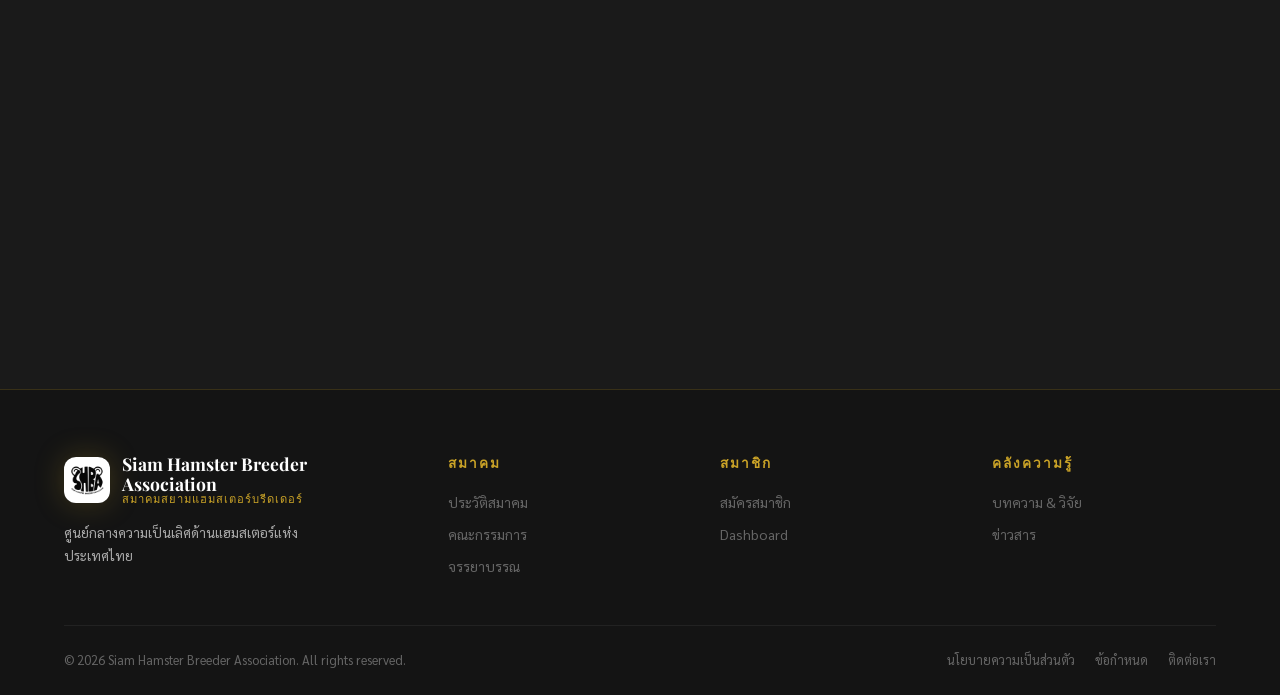
==== commit 2dac1f03: "update" ====
--- a/about.html
+++ b/about.html
@@ -34,21 +34,20 @@
         </div>
       </li>
       <li class="nav-item has-dropdown">
-        <a href="competitions.html" class="nav-link" data-page="competitions">การประกวด <i class="fa-solid fa-chevron-down nav-chevron"></i></a>
+        <a href="competitions.html" class="nav-link" data-page="competitions">การประกวด <span class="nav-soon-badge">เร็วๆ นี้</span> <i class="fa-solid fa-chevron-down nav-chevron"></i></a>
         <div class="nav-dropdown">
-          <a href="competitions.html#calendar"  class="nav-dd-link"><i class="fa-solid fa-calendar-days"></i> ปฏิทินการประกวด</a>
-          <a href="competitions.html#register"  class="nav-dd-link"><i class="fa-solid fa-pen-to-square"></i> สมัครประกวดออนไลน์</a>
-          <a href="competitions.html#standards" class="nav-dd-link"><i class="fa-solid fa-star"></i> มาตรฐานการประกวด</a>
-          <a href="competitions.html#results"   class="nav-dd-link"><i class="fa-solid fa-trophy"></i> ผลการประกวด</a>
+          <a href="competitions.html#calendar"  class="nav-dd-link"><i class="fa-solid fa-calendar-days"></i> ปฏิทินการประกวด <span class="nav-soon-badge">เร็วๆ นี้</span></a>
+          <a href="competitions.html#register"  class="nav-dd-link"><i class="fa-solid fa-pen-to-square"></i> สมัครประกวดออนไลน์ <span class="nav-soon-badge">เร็วๆ นี้</span></a>
+          <a href="competitions.html#standards" class="nav-dd-link"><i class="fa-solid fa-star"></i> มาตรฐานการประกวด <span class="nav-soon-badge">เร็วๆ นี้</span></a>
+          <a href="competitions.html#results"   class="nav-dd-link"><i class="fa-solid fa-trophy"></i> ผลการประกวด <span class="nav-soon-badge">เร็วๆ นี้</span></a>
         </div>
       </li>
       <li class="nav-item has-dropdown">
         <a href="knowledge.html" class="nav-link" data-page="knowledge">คลังความรู้ <i class="fa-solid fa-chevron-down nav-chevron"></i></a>
         <div class="nav-dropdown">
-          <a href="genetics.html"           class="nav-dd-link"><i class="fa-solid fa-dna"></i> Genetics &amp; สีสัน</a>
+          <a href="genetics.html"           class="nav-dd-link"><i class="fa-solid fa-dna"></i> Genetics &amp; สีสัน <span class="nav-soon-badge">เร็วๆ นี้</span></a>
           <a href="knowledge.html#care"     class="nav-dd-link"><i class="fa-solid fa-heart"></i> การดูแลทั่วไป</a>
-          <a href="knowledge.html#species"  class="nav-dd-link"><i class="fa-solid fa-paw"></i> สายพันธุ์แฮมสเตอร์</a>
-          <a href="knowledge.html#articles" class="nav-dd-link"><i class="fa-solid fa-book-open"></i> บทความ &amp; วิจัย</a>
+          <a href="knowledge.html#articles" class="nav-dd-link"><i class="fa-solid fa-book-open"></i> บทความ &amp; วิจัย <span class="nav-soon-badge">เร็วๆ นี้</span></a>
         </div>
       </li>
       <li class="nav-item"><a href="news.html"      class="nav-link"      data-page="news">ข่าวสาร</a></li>
@@ -82,10 +81,10 @@
       </div>
     </div>
     <div class="mobile-nav-group">
-      <button class="mobile-nav-group-btn" onclick="toggleMobileGroup(this)">การประกวด <i class="fa-solid fa-chevron-down mnav-arrow"></i></button>
+      <button class="mobile-nav-group-btn" onclick="toggleMobileGroup(this)">การประกวด <span class="nav-soon-badge">เร็วๆ นี้</span> <i class="fa-solid fa-chevron-down mnav-arrow"></i></button>
       <div class="mobile-nav-sub">
         <a href="competitions.html#calendar" class="mobile-nav-sub-link"><i class="fa-solid fa-calendar-days"></i> ปฏิทิน</a>
-        <a href="competitions.html#results"  class="mobile-nav-sub-link"><i class="fa-solid fa-trophy"></i> ผลการประกวด</a>
+        <a href="competitions.html#results"  class="mobile-nav-sub-link"><i class="fa-solid fa-trophy"></i> ผลการประกวด <span class="nav-soon-badge">เร็วๆ นี้</span></a>
         <a href="competitions.html#judges"   class="mobile-nav-sub-link"><i class="fa-solid fa-user-tie"></i> กรรมการ</a>
       </div>
     </div>
@@ -124,25 +123,111 @@
       <h2>ประวัติ<span class="text-gradient-gold">SHBA</span></h2>
       <div class="divider"></div>
     </div>
-    <div class="fade-in-up" style="display:grid;grid-template-columns:1fr 1fr;gap:48px;align-items:center;max-width:960px;margin:0 auto">
-      <div>
-        <p style="color:var(--text-muted);line-height:1.9;margin-bottom:16px">สมาคมสยามแฮมสเตอร์บรีดเดอร์ (SHBA) ก่อตั้งขึ้นในปี พ.ศ. 2563 โดยกลุ่มผู้เพาะพันธุ์แฮมสเตอร์ที่มีความหลงใหลในการพัฒนาสายพันธุ์และยกระดับมาตรฐานการเพาะพันธุ์ในประเทศไทย</p>
-        <p style="color:var(--text-muted);line-height:1.9">ปัจจุบัน SHBA มีสมาชิกกว่า 500 คนทั่วประเทศ พร้อมจัดงานประกวดระดับชาติมาแล้วกว่า 20 ครั้ง ภายใต้มาตรฐานสากล</p>
-      </div>
-      <div class="card" style="padding:32px;text-align:center">
-        <div style="font-size:4rem;margin-bottom:12px">🐹</div>
-        <div style="display:grid;grid-template-columns:1fr 1fr;gap:20px;margin-top:16px">
-          <div><div style="font-size:2rem;font-weight:900;color:var(--gold);font-family:'Playfair Display',serif">500+</div><div style="font-size:.8rem;color:var(--text-muted)">สมาชิก</div></div>
-          <div><div style="font-size:2rem;font-weight:900;color:var(--orange);font-family:'Playfair Display',serif">20+</div><div style="font-size:.8rem;color:var(--text-muted)">งานประกวด</div></div>
-          <div><div style="font-size:2rem;font-weight:900;color:var(--gold);font-family:'Playfair Display',serif">5</div><div style="font-size:.8rem;color:var(--text-muted)">ปีแห่งความเป็นเลิศ</div></div>
-          <div><div style="font-size:2rem;font-weight:900;color:var(--orange);font-family:'Playfair Display',serif">77</div><div style="font-size:.8rem;color:var(--text-muted)">จังหวัด</div></div>
-        </div>
-      </div>
+
+    <div class="fade-in-up" style="max-width:920px;margin:0 auto">
+
+      <p style="color:var(--text-muted);line-height:1.95;margin-bottom:24px;font-size:1rem">
+        <strong style="color:var(--gold)">สมาคมสยามแฮมสเตอร์บรีดเดอร์</strong> (Siam Hamster Breeder Association — SHBA)
+        ก่อตั้งขึ้นอย่างเป็นทางการเมื่อวันที่ <strong style="color:var(--white)">19 มีนาคม พ.ศ. 2568</strong>
+        จากความตั้งใจร่วมกันของสามผู้ร่วมก่อตั้งที่ทุ่มเทให้กับวงการแฮมสเตอร์ไทยมาอย่างยาวนาน
+      </p>
+
+      <!-- Founders -->
+      <div style="display:grid;grid-template-columns:repeat(auto-fit,minmax(280px,1fr));gap:20px;margin:32px 0">
+        <div class="card" style="padding:28px;border-top:3px solid var(--gold)">
+          <div style="display:flex;align-items:center;gap:14px;margin-bottom:14px">
+            <div style="width:56px;height:56px;border-radius:50%;background:rgba(200,160,32,0.12);border:1px solid rgba(200,160,32,0.35);display:flex;align-items:center;justify-content:center;color:var(--gold);font-size:1.4rem;flex-shrink:0">
+              <i class="fa-solid fa-award"></i>
+            </div>
+            <div>
+              <h4 style="margin:0;font-size:1rem;line-height:1.3">คุณรัชพงษ์ วิทยาจารุรัชต์</h4>
+              <div style="font-size:.78rem;color:var(--text-muted);font-style:italic;margin-top:2px">Ratchapong Vittayajaruruch</div>
+            </div>
+          </div>
+          <div style="font-size:.72rem;color:var(--gold);font-weight:600;letter-spacing:.04em;margin-bottom:10px">ผู้ร่วมก่อตั้ง · NHC CERTIFIED JUDGE</div>
+          <p style="color:var(--text-muted);line-height:1.7;font-size:.88rem;margin:0">
+            ผู้เชี่ยวชาญด้านการเพาะพันธุ์แฮมสเตอร์ของประเทศไทย และเป็นกรรมการตัดสินที่ได้รับการรับรองจาก
+            <strong style="color:var(--white)">National Hamster Council (NHC)</strong> สหราชอาณาจักร
+            อันเป็นองค์กรแม่แบบของวงการแฮมสเตอร์โลกที่ก่อตั้งมาตั้งแต่ ค.ศ. 1949
+          </p>
+        </div>
+
+        <div class="card" style="padding:28px;border-top:3px solid var(--orange)">
+          <div style="display:flex;align-items:center;gap:14px;margin-bottom:14px">
+            <div style="width:56px;height:56px;border-radius:50%;background:rgba(232,114,42,0.12);border:1px solid rgba(232,114,42,0.35);display:flex;align-items:center;justify-content:center;color:var(--orange);font-size:1.4rem;flex-shrink:0">
+              <i class="fa-solid fa-stethoscope"></i>
+            </div>
+            <div>
+              <h4 style="margin:0;font-size:1rem;line-height:1.3">สัตวแพทย์ธีรภัทร ยงประภัสร์</h4>
+              <div style="font-size:.78rem;color:var(--text-muted);font-style:italic;margin-top:2px">Teeraphat Yongpraphat</div>
+            </div>
+          </div>
+          <div style="font-size:.72rem;color:var(--orange);font-weight:600;letter-spacing:.04em;margin-bottom:10px">ผู้ร่วมก่อตั้ง · สัตวแพทย์เฉพาะทางแฮมสเตอร์</div>
+          <p style="color:var(--text-muted);line-height:1.7;font-size:.88rem;margin:0">
+            สัตวแพทย์ผู้เชี่ยวชาญและชำนาญการในการรักษาแฮมสเตอร์ ซึ่งเป็นหนึ่งใน
+            <strong style="color:var(--white)">ผู้บุกเบิกการดูแลสุขภาพแฮมสเตอร์เชิงคลินิก</strong>
+            ในประเทศไทย
+          </p>
+        </div>
+
+        <div class="card" style="padding:28px;border-top:3px solid var(--gold)">
+          <div style="display:flex;align-items:center;gap:14px;margin-bottom:14px">
+            <div style="width:56px;height:56px;border-radius:50%;background:rgba(200,160,32,0.12);border:1px solid rgba(200,160,32,0.35);display:flex;align-items:center;justify-content:center;color:var(--gold);font-size:1.4rem;flex-shrink:0">
+              <i class="fa-solid fa-trophy"></i>
+            </div>
+            <div>
+              <h4 style="margin:0;font-size:1rem;line-height:1.3">คุณณัฐพงศ์ สมนาบัตร</h4>
+              <div style="font-size:.78rem;color:var(--text-muted);font-style:italic;margin-top:2px">Nattapong Somnabat</div>
+            </div>
+          </div>
+          <div style="font-size:.72rem;color:var(--gold);font-weight:600;letter-spacing:.04em;margin-bottom:10px">ผู้ร่วมก่อตั้ง · NHC CERTIFIED JUDGE</div>
+          <p style="color:var(--text-muted);line-height:1.7;font-size:.88rem;margin:0">
+            ผู้ประสบความสำเร็จในฐานะ <strong style="color:var(--white)">Hamster Exhibitor ระดับแนวหน้าของประเทศไทย</strong>
+            และเป็นกรรมการตัดสินที่ได้รับการรับรองจาก <strong style="color:var(--white)">National Hamster Council (NHC)</strong>
+            นำประสบการณ์จากเวทีประกวดมาร่วมวางรากฐานมาตรฐานการแสดงและการตัดสินของสมาคม
+          </p>
+        </div>
+      </div>
+
+      <p style="color:var(--text-muted);line-height:1.95;margin-bottom:16px">
+        จุดเริ่มต้นของสมาคมเกิดขึ้นจากการจัดประกวดแฮมสเตอร์ครั้งแรกในนาม
+        <strong style="color:var(--white)">"ร้านแฮมสเตอร์ดอนเมือง"</strong>
+        ซึ่งกลายเป็นจุดนัดพบของผู้เลี้ยงและนักเพาะพันธุ์ที่มีอุดมการณ์เดียวกันจากทั่วประเทศ
+        ความสำเร็จของงานครั้งนั้นเผยให้เห็นว่า ประเทศไทยมีศักยภาพและพร้อมที่จะยกระดับวงการแฮมสเตอร์สู่มาตรฐานสากล
+        จึงนำมาสู่การชักชวนฟาร์มแฮมสเตอร์ชั้นนำของไทยหลายแห่งเข้าร่วมเป็นภาคีผู้ก่อตั้ง
+        เพื่อร่วมกันผลักดันและพัฒนาวงการอย่างเป็นระบบ
+      </p>
+
+      <p style="color:var(--text-muted);line-height:1.95;margin-bottom:32px">
+        ปัจจุบัน SHBA จัดงานประกวดระดับประเทศเป็นประจำทุกปี ภายใต้
+        <strong style="color:var(--gold)">มาตรฐาน NHC</strong>
+        ควบคู่กับการจัด <strong style="color:var(--white)">Fun Show</strong> สำหรับผู้เลี้ยงทั่วไป
+        และออกบูธให้ความรู้เรื่องการดูแลแฮมสเตอร์ตามหลักสวัสดิภาพสัตว์ที่เหมาะสมในทุกโอกาส
+      </p>
+
+      <!-- Stats card -->
+      <div class="card" style="padding:28px 32px;text-align:center">
+        <div style="display:grid;grid-template-columns:repeat(auto-fit,minmax(160px,1fr));gap:24px">
+          <div>
+            <div style="font-size:2rem;font-weight:900;color:var(--gold);font-family:'Playfair Display',serif">2568</div>
+            <div style="font-size:.78rem;color:var(--text-muted)">ปีที่ก่อตั้ง</div>
+          </div>
+          <div>
+            <div style="font-size:2rem;font-weight:900;color:var(--orange);font-family:'Playfair Display',serif">12</div>
+            <div style="font-size:.78rem;color:var(--text-muted)">คณะกรรมการสมาชิก</div>
+          </div>
+          <div>
+            <div style="font-size:2rem;font-weight:900;color:var(--gold);font-family:'Playfair Display',serif">NHC</div>
+            <div style="font-size:.78rem;color:var(--text-muted)">มาตรฐานสากล</div>
+          </div>
+        </div>
+      </div>
+
     </div>
   </div>
 </section>
 
-<!-- VISION -->
+<!-- VISION & MISSION -->
 <section id="vision" class="section" style="background:var(--black-light)">
   <div class="container">
     <div class="section-header fade-in-up">
@@ -150,33 +235,139 @@
       <h2>วิสัยทัศน์<span class="text-gradient-gold"> & พันธกิจ</span></h2>
       <div class="divider"></div>
     </div>
-    <div style="display:grid;grid-template-columns:repeat(auto-fit,minmax(280px,1fr));gap:24px;max-width:960px;margin:0 auto">
-      <div class="card fade-in-up" style="padding:32px;border-top:3px solid var(--gold)">
-        <div style="font-size:2.5rem;margin-bottom:16px">🎯</div>
-        <h3 style="color:var(--gold);margin-bottom:12px">วิสัยทัศน์</h3>
-        <p style="color:var(--text-muted);line-height:1.8">เป็นองค์กรมาตรฐานสากลด้านแฮมสเตอร์แห่งประเทศไทย ที่ได้รับการยอมรับในระดับเอเชีย</p>
-      </div>
-      <div class="card fade-in-up" style="padding:32px;border-top:3px solid var(--orange)">
-        <div style="font-size:2.5rem;margin-bottom:16px">🌟</div>
-        <h3 style="color:var(--orange);margin-bottom:12px">พันธกิจ</h3>
-        <ul style="color:var(--text-muted);line-height:2;padding-left:16px">
-          <li>ส่งเสริมมาตรฐานการเพาะพันธุ์</li>
-          <li>จัดงานประกวดระดับชาติ</li>
-          <li>เผยแพร่ความรู้ด้านพันธุกรรม</li>
-          <li>สร้างชุมชนผู้รักแฮมสเตอร์</li>
-        </ul>
-      </div>
-      <div class="card fade-in-up" style="padding:32px;border-top:3px solid var(--gold)">
-        <div style="font-size:2.5rem;margin-bottom:16px">💎</div>
-        <h3 style="color:var(--gold);margin-bottom:12px">ค่านิยม</h3>
-        <ul style="color:var(--text-muted);line-height:2;padding-left:16px">
-          <li>ความโปร่งใส & ซื่อสัตย์</li>
-          <li>มาตรฐานระดับสากล</li>
-          <li>ความรับผิดชอบต่อสัตว์</li>
-          <li>การพัฒนาอย่างยั่งยืน</li>
-        </ul>
-      </div>
-    </div>
+
+    <!-- VISION -->
+    <div class="card fade-in-up" style="max-width:880px;margin:0 auto 40px;padding:40px;border-top:3px solid var(--gold);text-align:center;position:relative;overflow:hidden">
+      <div style="position:absolute;width:200px;height:200px;border-radius:50%;background:var(--gold);filter:blur(100px);opacity:.12;top:-60px;right:-60px;pointer-events:none"></div>
+      <div style="position:relative;z-index:1">
+        <div style="width:64px;height:64px;border-radius:50%;background:rgba(200,160,32,0.12);border:1px solid rgba(200,160,32,0.35);display:inline-flex;align-items:center;justify-content:center;color:var(--gold);font-size:1.6rem;margin-bottom:16px">
+          <i class="fa-solid fa-eye"></i>
+        </div>
+        <div style="font-size:.7rem;letter-spacing:.18em;color:var(--gold);font-weight:700;margin-bottom:6px">VISION</div>
+        <h3 style="color:var(--gold);margin-bottom:14px;font-size:1.4rem">วิสัยทัศน์</h3>
+        <p style="color:var(--text-muted);line-height:1.95;max-width:680px;margin:0 auto">
+          เป็นสมาคมแฮมสเตอร์ที่ได้รับการยอมรับในระดับสากล เป็นศูนย์รวมของผู้เพาะพันธุ์ ผู้เลี้ยง และผู้เชี่ยวชาญ
+          ที่ทำให้ประเทศไทยเป็น<strong style="color:var(--white)">หนึ่งในผู้นำวงการแฮมสเตอร์แห่งภูมิภาคเอเชีย</strong>
+        </p>
+      </div>
+    </div>
+
+    <!-- MISSION -->
+    <div class="fade-in-up" style="max-width:1080px;margin:0 auto">
+      <div style="text-align:center;margin-bottom:28px">
+        <div style="font-size:.7rem;letter-spacing:.18em;color:var(--orange);font-weight:700;margin-bottom:6px">MISSION · 5 พันธกิจหลัก</div>
+        <h3 style="color:var(--orange);font-size:1.4rem;margin:0">พันธกิจ</h3>
+      </div>
+
+      <div style="display:grid;grid-template-columns:repeat(auto-fit,minmax(300px,1fr));gap:18px">
+
+        <div class="card" style="padding:24px;border-left:3px solid var(--orange)">
+          <div style="display:flex;align-items:center;gap:12px;margin-bottom:10px">
+            <div style="width:40px;height:40px;border-radius:50%;background:rgba(232,114,42,0.15);color:var(--orange);display:flex;align-items:center;justify-content:center;font-weight:900;font-family:'Playfair Display',serif;font-size:1.2rem;flex-shrink:0">01</div>
+            <h4 style="margin:0;font-size:.98rem;line-height:1.35">ยกระดับการประกวดแฮมสเตอร์ไทยสู่มาตรฐานสากล</h4>
+          </div>
+          <p style="color:var(--text-muted);line-height:1.75;font-size:.85rem;margin:0">
+            ส่งเสริมและผลักดันให้มีการจัดประกวดอย่างต่อเนื่อง สม่ำเสมอ และเป็นมาตรฐานเดียวกันทั่วประเทศ
+            โดยอ้างอิงตามกรอบ <strong style="color:var(--gold)">Exhibition Standards ของ NHC</strong>
+            พร้อมพัฒนากรรมการตัดสินไทยให้มีศักยภาพทัดเทียมระดับนานาชาติ
+          </p>
+        </div>
+
+        <div class="card" style="padding:24px;border-left:3px solid var(--orange)">
+          <div style="display:flex;align-items:center;gap:12px;margin-bottom:10px">
+            <div style="width:40px;height:40px;border-radius:50%;background:rgba(232,114,42,0.15);color:var(--orange);display:flex;align-items:center;justify-content:center;font-weight:900;font-family:'Playfair Display',serif;font-size:1.2rem;flex-shrink:0">02</div>
+            <h4 style="margin:0;font-size:.98rem;line-height:1.35">สร้างการรับรู้และความยั่งยืนของสมาคม</h4>
+          </div>
+          <p style="color:var(--text-muted);line-height:1.75;font-size:.85rem;margin:0">
+            สนับสนุนการออกบูธ กิจกรรมประชาสัมพันธ์ และความร่วมมือกับพันธมิตรในวงการสัตว์เลี้ยง
+            เพื่อขยายฐานผู้รับรู้และสร้างรายได้ที่นำกลับมาพัฒนากิจกรรมและสวัสดิการของสมาชิกอย่างยั่งยืน
+          </p>
+        </div>
+
+        <div class="card" style="padding:24px;border-left:3px solid var(--orange)">
+          <div style="display:flex;align-items:center;gap:12px;margin-bottom:10px">
+            <div style="width:40px;height:40px;border-radius:50%;background:rgba(232,114,42,0.15);color:var(--orange);display:flex;align-items:center;justify-content:center;font-weight:900;font-family:'Playfair Display',serif;font-size:1.2rem;flex-shrink:0">03</div>
+            <h4 style="margin:0;font-size:.98rem;line-height:1.35">บ่มเพาะนักเพาะพันธุ์รุ่นใหม่ที่มีคุณภาพและจริยธรรม</h4>
+          </div>
+          <p style="color:var(--text-muted);line-height:1.75;font-size:.85rem;margin:0">
+            ถ่ายทอดองค์ความรู้ด้าน <strong style="color:var(--gold)">พันธุศาสตร์</strong> (Genetics)
+            การดูแลสุขภาพ (Husbandry &amp; Health) และหลักจริยธรรมในการเพาะพันธุ์ (Breeding Ethics)
+            เพื่อสร้างบุคลากรที่มีมาตรฐานและสืบทอดวงการในระยะยาว
+          </p>
+        </div>
+
+        <div class="card" style="padding:24px;border-left:3px solid var(--orange)">
+          <div style="display:flex;align-items:center;gap:12px;margin-bottom:10px">
+            <div style="width:40px;height:40px;border-radius:50%;background:rgba(232,114,42,0.15);color:var(--orange);display:flex;align-items:center;justify-content:center;font-weight:900;font-family:'Playfair Display',serif;font-size:1.2rem;flex-shrink:0">04</div>
+            <h4 style="margin:0;font-size:.98rem;line-height:1.35">ส่งเสริมสวัสดิภาพแฮมสเตอร์ในสังคมไทย</h4>
+          </div>
+          <p style="color:var(--text-muted);line-height:1.75;font-size:.85rem;margin:0">
+            เผยแพร่ความรู้เรื่องการเลี้ยงดูแฮมสเตอร์อย่างถูกต้องสู่สาธารณะ ลดการเลี้ยงดูที่ผิดวิธี
+            และผลักดันให้สังคมไทยมองแฮมสเตอร์ในฐานะสัตว์เลี้ยงที่มีคุณค่าและสมควรได้รับการดูแลตามมาตรฐานสากล
+          </p>
+        </div>
+
+        <div class="card" style="padding:24px;border-left:3px solid var(--orange);grid-column:1/-1">
+          <div style="display:flex;align-items:center;gap:12px;margin-bottom:10px">
+            <div style="width:40px;height:40px;border-radius:50%;background:rgba(232,114,42,0.15);color:var(--orange);display:flex;align-items:center;justify-content:center;font-weight:900;font-family:'Playfair Display',serif;font-size:1.2rem;flex-shrink:0">05</div>
+            <h4 style="margin:0;font-size:.98rem;line-height:1.35">สร้างเครือข่ายความร่วมมือระดับนานาชาติ</h4>
+          </div>
+          <p style="color:var(--text-muted);line-height:1.75;font-size:.85rem;margin:0">
+            เชื่อมโยงกับสมาคมและองค์กรแฮมสเตอร์ในต่างประเทศ และสมาคมในภูมิภาคเอเชีย
+            เพื่อแลกเปลี่ยนองค์ความรู้และยกระดับวงการแฮมสเตอร์ไทยให้ทัดเทียมสากล
+          </p>
+        </div>
+
+      </div>
+    </div>
+
+    <!-- CORE VALUES -->
+    <div class="fade-in-up" style="max-width:1080px;margin:56px auto 0">
+      <div style="text-align:center;margin-bottom:28px">
+        <div style="font-size:.7rem;letter-spacing:.18em;color:var(--gold);font-weight:700;margin-bottom:6px">CORE VALUES · 5 ค่านิยมที่เรายึดถือ</div>
+        <h3 style="color:var(--gold);font-size:1.4rem;margin:0">ค่านิยมหลัก</h3>
+      </div>
+
+      <div style="display:grid;grid-template-columns:repeat(auto-fit,minmax(220px,1fr));gap:16px">
+
+        <div class="cv-card">
+          <div class="cv-icon"><i class="fa-solid fa-heart"></i></div>
+          <div class="cv-title">สวัสดิภาพสัตว์เป็นที่ตั้ง</div>
+          <div class="cv-sub">Welfare First</div>
+          <p class="cv-desc">ทุกการตัดสินใจของสมาคมต้องคำนึงถึงความเป็นอยู่ที่ดีของแฮมสเตอร์เป็นอันดับแรก</p>
+        </div>
+
+        <div class="cv-card">
+          <div class="cv-icon"><i class="fa-solid fa-globe"></i></div>
+          <div class="cv-title">มาตรฐานสากล</div>
+          <div class="cv-sub">International Standard</div>
+          <p class="cv-desc">ยึดถือมาตรฐาน NHC และแนวปฏิบัติสากลเป็นกรอบในการดำเนินงาน</p>
+        </div>
+
+        <div class="cv-card">
+          <div class="cv-icon"><i class="fa-solid fa-scale-balanced"></i></div>
+          <div class="cv-title">ความซื่อสัตย์โปร่งใส</div>
+          <div class="cv-sub">Integrity &amp; Transparency</div>
+          <p class="cv-desc">ดำเนินงานด้วยความซื่อตรง เปิดเผย ตรวจสอบได้</p>
+        </div>
+
+        <div class="cv-card">
+          <div class="cv-icon"><i class="fa-solid fa-graduation-cap"></i></div>
+          <div class="cv-title">การเรียนรู้ไม่สิ้นสุด</div>
+          <div class="cv-sub">Lifelong Learning</div>
+          <p class="cv-desc">ส่งเสริมการพัฒนาความรู้ของสมาชิกอย่างต่อเนื่อง</p>
+        </div>
+
+        <div class="cv-card">
+          <div class="cv-icon"><i class="fa-solid fa-users"></i></div>
+          <div class="cv-title">ชุมชนที่เข้มแข็ง</div>
+          <div class="cv-sub">Strong Community</div>
+          <p class="cv-desc">สร้างเครือข่ายผู้รักแฮมสเตอร์ที่สนับสนุนกันและกัน</p>
+        </div>
+
+      </div>
+    </div>
+
   </div>
 </section>
 
@@ -198,94 +389,123 @@
             <span style="color:var(--gold);font-size:.75rem;letter-spacing:2px;text-transform:uppercase;font-weight:600">President</span>
           </div>
           <div style="width:100px;height:100px;border-radius:50%;background:var(--surface);display:flex;align-items:center;justify-content:center;margin:8px auto 20px;border:3px solid var(--gold);overflow:hidden">
-            <img src="" alt="Ratchapong" style="width:100%;height:100%;object-fit:cover;display:none"/>
-            <i class="fa-solid fa-user" style="font-size:2.2rem;color:var(--gray-500)"></i>
+            <img src="Photo_Member/Ratchapong.jpg" alt="Ratchapong" style="width:100%;height:100%;object-fit:cover"/>
+            <i class="fa-solid fa-user" style="font-size:2.2rem;color:var(--gray-500);display:none"></i>
           </div>
           <h4 style="font-size:1.1rem">Ratchapong Vittayajaruruch</h4>
           <p style="color:var(--gold);font-size:.85rem;margin-top:6px;font-weight:600">President</p>
-          <p style="color:var(--text-muted);font-size:.82rem;margin-top:8px">Party's Hamstery</p>
+          <p style="color:var(--text-muted);font-size:.82rem;margin-top:8px"><a href="https://www.facebook.com/partyhamstery" target="_blank" rel="noopener" style="color:inherit;text-decoration:none;border-bottom:1px dotted var(--gray-500)">Party's Hamstery <i class="fa-brands fa-facebook" style="font-size:.7rem;color:var(--gold)"></i></a></p>
+        </div>
+      </div>
+
+      <!-- ▸ Connector line -->
+      <div style="width:2px;height:24px;background:linear-gradient(to bottom,var(--gold),var(--gold));margin:-16px 0"></div>
+
+      <!-- ▸ Tier 2: Vice President / Consultant -->
+      <div style="width:100%;max-width:720px">
+        <div style="text-align:center;margin-bottom:16px">
+          <span style="color:var(--gold);font-size:.7rem;letter-spacing:2px;text-transform:uppercase;font-weight:600;background:var(--black);padding:0 16px;position:relative">Vice President / Consultant</span>
+          <div style="height:1px;background:linear-gradient(to right,transparent,rgba(212,168,67,.25),transparent);margin-top:-6px"></div>
+        </div>
+        <div style="display:grid;grid-template-columns:repeat(2,1fr);gap:24px">
+          <div class="card fade-in-up" style="padding:32px;text-align:center;border:1px solid rgba(212,168,67,.3)">
+            <div style="width:88px;height:88px;border-radius:50%;background:var(--surface);display:flex;align-items:center;justify-content:center;margin:0 auto 16px;border:3px solid var(--gold);overflow:hidden">
+              <img src="Photo_Member/Nattakit.jpg" alt="Nattakit" style="width:100%;height:100%;object-fit:cover"/>
+              <i class="fa-solid fa-user" style="font-size:2rem;color:var(--gray-500);display:none"></i>
+            </div>
+            <h4>Nattakit Cherdchim</h4>
+            <p style="color:var(--gold);font-size:.82rem;margin-top:4px;font-weight:600">Vice President / Developer</p>
+            <p style="color:var(--text-muted);font-size:.8rem;margin-top:8px"><a href="https://www.facebook.com/hamcnh/" target="_blank" rel="noopener" style="color:inherit;text-decoration:none;border-bottom:1px dotted var(--gray-500)">Hamsterบ้านลูกคนจีน <i class="fa-brands fa-facebook" style="font-size:.7rem;color:var(--gold)"></i></a></p>
+          </div>
+          <div class="card fade-in-up" style="padding:32px;text-align:center;border:1px solid rgba(212,168,67,.3)">
+            <div style="width:88px;height:88px;border-radius:50%;background:var(--surface);display:flex;align-items:center;justify-content:center;margin:0 auto 16px;border:3px solid var(--gold);overflow:hidden">
+              <img src="Photo_Member/Teerapat.jpg" alt="Teerapat" style="width:100%;height:100%;object-fit:cover"/>
+              <i class="fa-solid fa-user" style="font-size:2rem;color:var(--gray-500);display:none"></i>
+            </div>
+            <h4>Teerapat Yongpraphat</h4>
+            <p style="color:var(--gold);font-size:.82rem;margin-top:4px;font-weight:600">Consultant</p>
+            <p style="color:var(--text-muted);font-size:.8rem;margin-top:8px"><a href="https://www.facebook.com/profile.php?id=100092105371046" target="_blank" rel="noopener" style="color:inherit;text-decoration:none;border-bottom:1px dotted var(--gray-500)">HamStudio <i class="fa-brands fa-facebook" style="font-size:.7rem;color:var(--gold)"></i></a></p>
+          </div>
+        </div>
+      </div>
+
+      <!-- ▸ Connector line -->
+      <div style="width:2px;height:24px;background:linear-gradient(to bottom,var(--gold),var(--gold));margin:-16px 0"></div>
+
+      <!-- ▸ Tier 3: Secretary -->
+      <div style="width:100%;max-width:720px">
+        <div style="text-align:center;margin-bottom:16px">
+          <span style="color:var(--gold);font-size:.7rem;letter-spacing:2px;text-transform:uppercase;font-weight:600;background:var(--black);padding:0 16px;position:relative">Secretary</span>
+          <div style="height:1px;background:linear-gradient(to right,transparent,rgba(212,168,67,.25),transparent);margin-top:-6px"></div>
+        </div>
+        <div style="display:grid;grid-template-columns:repeat(2,1fr);gap:24px">
+          <div class="card fade-in-up" style="padding:32px;text-align:center;border:1px solid rgba(212,168,67,.3)">
+            <div style="width:88px;height:88px;border-radius:50%;background:var(--surface);display:flex;align-items:center;justify-content:center;margin:0 auto 16px;border:3px solid var(--gold);overflow:hidden">
+              <img src="Photo_Member/Chorpaka.jpg" alt="Chorpaka" style="width:100%;height:100%;object-fit:cover"/>
+              <i class="fa-solid fa-user" style="font-size:2rem;color:var(--gray-500);display:none"></i>
+            </div>
+            <h4>Chorpaka Sontha</h4>
+            <p style="color:var(--gold);font-size:.82rem;margin-top:4px;font-weight:600">Secretary / Accountant</p>
+            <p style="color:var(--text-muted);font-size:.8rem;margin-top:8px"><a href="https://www.facebook.com/hamcnh/" target="_blank" rel="noopener" style="color:inherit;text-decoration:none;border-bottom:1px dotted var(--gray-500)">Hamsterบ้านลูกคนจีน <i class="fa-brands fa-facebook" style="font-size:.7rem;color:var(--gold)"></i></a></p>
+          </div>
+
+          <div class="card fade-in-up" style="padding:32px;text-align:center;border:1px solid rgba(212,168,67,.3)">
+            <div style="width:88px;height:88px;border-radius:50%;background:var(--surface);display:flex;align-items:center;justify-content:center;margin:0 auto 16px;border:3px solid var(--gold);overflow:hidden">
+              <img src="Photo_Member/Piengtarn.jpg" alt="Piengtarn" style="width:100%;height:100%;object-fit:cover"/>
+              <i class="fa-solid fa-user" style="font-size:2rem;color:var(--gray-500);display:none"></i>
+            </div>
+            <h4>Piengtarn Kulwiwat</h4>
+            <p style="color:var(--gold);font-size:.82rem;margin-top:4px;font-weight:600">Secretary / Content Creator</p>
+            <p style="color:var(--text-muted);font-size:.8rem;margin-top:8px"><a href="https://www.facebook.com/dmhamster/" target="_blank" rel="noopener" style="color:inherit;text-decoration:none;border-bottom:1px dotted var(--gray-500)">แฮมสเตอร์ดอนเมือง <i class="fa-brands fa-facebook" style="font-size:.7rem;color:var(--gold)"></i></a></p>
+          </div>
         </div>
       </div>
 
       <!-- ▸ Connector line -->
       <div style="width:2px;height:24px;background:linear-gradient(to bottom,var(--gold),var(--orange));margin:-16px 0"></div>
 
-      <!-- ▸ Tier 2: Vice President, Secretary, Secretary/Content Creator -->
-      <div style="display:grid;grid-template-columns:repeat(3,1fr);gap:24px;width:100%;max-width:960px">
-        <div class="card fade-in-up" style="padding:32px;text-align:center;border:1px solid rgba(212,168,67,.3)">
-          <div style="width:88px;height:88px;border-radius:50%;background:var(--surface);display:flex;align-items:center;justify-content:center;margin:0 auto 16px;border:3px solid var(--gold);overflow:hidden">
-            <img src="" alt="Nattakit" style="width:100%;height:100%;object-fit:cover;display:none"/>
-            <i class="fa-solid fa-user" style="font-size:2rem;color:var(--gray-500)"></i>
-          </div>
-          <h4>Nattakit Cherdchim</h4>
-          <p style="color:var(--gold);font-size:.82rem;margin-top:4px;font-weight:600">Vice President / Developer</p>
-          <p style="color:var(--text-muted);font-size:.8rem;margin-top:8px">Hamsterบ้านลูกคนจีน</p>
-        </div>
-        <div class="card fade-in-up" style="padding:32px;text-align:center;border:1px solid rgba(212,168,67,.3)">
-          <div style="width:88px;height:88px;border-radius:50%;background:var(--surface);display:flex;align-items:center;justify-content:center;margin:0 auto 16px;border:3px solid var(--gold);overflow:hidden">
-            <img src="" alt="Chorpaka" style="width:100%;height:100%;object-fit:cover;display:none"/>
-            <i class="fa-solid fa-user" style="font-size:2rem;color:var(--gray-500)"></i>
-          </div>
-          <h4>Chorpaka Sontha</h4>
-          <p style="color:var(--gold);font-size:.82rem;margin-top:4px;font-weight:600">Secretary / Accountant</p>
-          <p style="color:var(--text-muted);font-size:.8rem;margin-top:8px">Hamsterบ้านลูกคนจีน</p>
-        </div>
-        <div class="card fade-in-up" style="padding:32px;text-align:center;border:1px solid rgba(212,168,67,.3)">
-          <div style="width:88px;height:88px;border-radius:50%;background:var(--surface);display:flex;align-items:center;justify-content:center;margin:0 auto 16px;border:3px solid var(--gold);overflow:hidden">
-            <img src="" alt="Piengtarn" style="width:100%;height:100%;object-fit:cover;display:none"/>
-            <i class="fa-solid fa-user" style="font-size:2rem;color:var(--gray-500)"></i>
-          </div>
-          <h4>Piengtarn Kulwiwat</h4>
-          <p style="color:var(--gold);font-size:.82rem;margin-top:4px;font-weight:600">Secretary / Content Creator</p>
-          <p style="color:var(--text-muted);font-size:.8rem;margin-top:8px">Chintrovert</p>
-        </div>
-      </div>
-
-      <!-- ▸ Connector line -->
-      <div style="width:2px;height:24px;background:linear-gradient(to bottom,var(--gold),var(--orange));margin:-16px 0"></div>
-
-      <!-- ▸ Tier 3: Core Team -->
+      <!-- ▸ Tier 4: Core Team -->
       <div style="width:100%">
         <div style="text-align:center;margin-bottom:16px">
-          <span style="color:var(--orange);font-size:.75rem;letter-spacing:2px;text-transform:uppercase;font-weight:600;background:var(--black);padding:0 16px;position:relative">Core Team</span>
-          <div style="height:1px;background:linear-gradient(to right,transparent,rgba(212,168,67,.2),transparent);margin-top:-6px"></div>
+          <span style="color:var(--orange);font-size:.7rem;letter-spacing:2px;text-transform:uppercase;font-weight:600;background:var(--black);padding:0 16px;position:relative">Core Team</span>
+          <div style="height:1px;background:linear-gradient(to right,transparent,rgba(232,114,42,.25),transparent);margin-top:-6px"></div>
         </div>
         <div style="display:grid;grid-template-columns:repeat(auto-fit,minmax(200px,1fr));gap:20px">
           <div class="card fade-in-up" style="padding:28px 20px;text-align:center">
             <div style="width:72px;height:72px;border-radius:50%;background:var(--surface);display:flex;align-items:center;justify-content:center;margin:0 auto 14px;border:2px solid var(--orange);overflow:hidden">
-              <img src="" alt="Naphatsanan" style="width:100%;height:100%;object-fit:cover;display:none"/>
-              <i class="fa-solid fa-user" style="font-size:1.6rem;color:var(--gray-500)"></i>
+              <img src="Photo_Member/Naphatsanan.jpg" alt="Naphatsanan" style="width:100%;height:100%;object-fit:cover"/>
+              <i class="fa-solid fa-user" style="font-size:1.6rem;color:var(--gray-500);display:none"></i>
             </div>
             <h4 style="font-size:.92rem">Naphatsanan Chuendoung</h4>
             <p style="color:var(--orange);font-size:.78rem;margin-top:4px">Content Creator</p>
-            <p style="color:var(--text-muted);font-size:.76rem;margin-top:6px">Chintrovert</p>
+            <p style="color:var(--text-muted);font-size:.76rem;margin-top:6px"><a href="https://www.facebook.com/profile.php?id=61558314901722" target="_blank" rel="noopener" style="color:inherit;text-decoration:none;border-bottom:1px dotted var(--gray-500)">Chintrovert <i class="fa-brands fa-facebook" style="font-size:.7rem;color:var(--gold)"></i></a></p>
           </div>
           <div class="card fade-in-up" style="padding:28px 20px;text-align:center">
             <div style="width:72px;height:72px;border-radius:50%;background:var(--surface);display:flex;align-items:center;justify-content:center;margin:0 auto 14px;border:2px solid var(--orange);overflow:hidden">
-              <img src="" alt="Nutjiraporn" style="width:100%;height:100%;object-fit:cover;display:none"/>
-              <i class="fa-solid fa-user" style="font-size:1.6rem;color:var(--gray-500)"></i>
+              <img src="Photo_Member/Nutjiraporn.jpg" alt="Nutjiraporn" style="width:100%;height:100%;object-fit:cover"/>
+              <i class="fa-solid fa-user" style="font-size:1.6rem;color:var(--gray-500);display:none"></i>
             </div>
             <h4 style="font-size:.92rem">Nutjiraporn Kueakool</h4>
             <p style="color:var(--orange);font-size:.78rem;margin-top:4px">Creative &amp; Design</p>
-            <p style="color:var(--text-muted);font-size:.76rem;margin-top:6px">บ้านตุ๋นซิ่ง</p>
+            <p style="color:var(--text-muted);font-size:.76rem;margin-top:6px"><a href="https://www.facebook.com/profile.php?id=100075610999114" target="_blank" rel="noopener" style="color:inherit;text-decoration:none;border-bottom:1px dotted var(--gray-500)">บ้านตุ๋นซิ่ง <i class="fa-brands fa-facebook" style="font-size:.7rem;color:var(--gold)"></i></a></p>
           </div>
           <div class="card fade-in-up" style="padding:28px 20px;text-align:center">
             <div style="width:72px;height:72px;border-radius:50%;background:var(--surface);display:flex;align-items:center;justify-content:center;margin:0 auto 14px;border:2px solid var(--orange);overflow:hidden">
-              <img src="" alt="Prawit" style="width:100%;height:100%;object-fit:cover;display:none"/>
-              <i class="fa-solid fa-user" style="font-size:1.6rem;color:var(--gray-500)"></i>
+              <img src="Photo_Member/Prawit.jpg" alt="Prawit" style="width:100%;height:100%;object-fit:cover"/>
+              <i class="fa-solid fa-user" style="font-size:1.6rem;color:var(--gray-500);display:none"></i>
             </div>
             <h4 style="font-size:.92rem">Prawit Suwannapan</h4>
             <p style="color:var(--orange);font-size:.78rem;margin-top:4px">Genetic Consultant</p>
-            <p style="color:var(--text-muted);font-size:.76rem;margin-top:6px">บ้านตุ๋นซิ่ง</p>
+            <p style="color:var(--text-muted);font-size:.76rem;margin-top:6px"><a href="https://www.facebook.com/profile.php?id=100075610999114" target="_blank" rel="noopener" style="color:inherit;text-decoration:none;border-bottom:1px dotted var(--gray-500)">บ้านตุ๋นซิ่ง <i class="fa-brands fa-facebook" style="font-size:.7rem;color:var(--gold)"></i></a></p>
           </div>
           <div class="card fade-in-up" style="padding:28px 20px;text-align:center">
             <div style="width:72px;height:72px;border-radius:50%;background:var(--surface);display:flex;align-items:center;justify-content:center;margin:0 auto 14px;border:2px solid var(--orange);overflow:hidden">
-              <img src="" alt="Kongpop" style="width:100%;height:100%;object-fit:cover;display:none"/>
-              <i class="fa-solid fa-user" style="font-size:1.6rem;color:var(--gray-500)"></i>
+              <img src="Photo_Member/Kongpop.jpg" alt="Kongpop" style="width:100%;height:100%;object-fit:cover"/>
+              <i class="fa-solid fa-user" style="font-size:1.6rem;color:var(--gray-500);display:none"></i>
             </div>
             <h4 style="font-size:.92rem">Kongpop Faengja</h4>
             <p style="color:var(--orange);font-size:.78rem;margin-top:4px">Camera &amp; Photo</p>
-            <p style="color:var(--text-muted);font-size:.76rem;margin-top:6px">Ham Station</p>
+            <p style="color:var(--text-muted);font-size:.76rem;margin-top:6px"><a href="https://www.facebook.com/BUDDY.HAMSTER" target="_blank" rel="noopener" style="color:inherit;text-decoration:none;border-bottom:1px dotted var(--gray-500)">Ham Station <i class="fa-brands fa-facebook" style="font-size:.7rem;color:var(--gold)"></i></a></p>
           </div>
         </div>
       </div>
@@ -293,39 +513,39 @@
       <!-- ▸ Connector line -->
       <div style="width:2px;height:24px;background:linear-gradient(to bottom,var(--orange),var(--gray-600));margin:-16px 0"></div>
 
-      <!-- ▸ Tier 4: Members -->
+      <!-- ▸ Tier 5: Members -->
       <div style="width:100%">
         <div style="text-align:center;margin-bottom:16px">
-          <span style="color:var(--gray-400);font-size:.75rem;letter-spacing:2px;text-transform:uppercase;font-weight:600;background:var(--black);padding:0 16px;position:relative">Members</span>
+          <span style="color:var(--gray-400);font-size:.7rem;letter-spacing:2px;text-transform:uppercase;font-weight:600;background:var(--black);padding:0 16px;position:relative">Members</span>
           <div style="height:1px;background:linear-gradient(to right,transparent,rgba(255,255,255,.08),transparent);margin-top:-6px"></div>
         </div>
         <div style="display:grid;grid-template-columns:repeat(3,1fr);gap:20px;max-width:720px;margin:0 auto">
           <div class="card fade-in-up" style="padding:24px 20px;text-align:center">
             <div style="width:64px;height:64px;border-radius:50%;background:var(--surface);display:flex;align-items:center;justify-content:center;margin:0 auto 12px;border:2px solid var(--gray-600);overflow:hidden">
-              <img src="" alt="Peeraphat" style="width:100%;height:100%;object-fit:cover;display:none"/>
-              <i class="fa-solid fa-user" style="font-size:1.4rem;color:var(--gray-500)"></i>
+              <img src="Photo_Member/Peeraphat.jpg" alt="Peeraphat" style="width:100%;height:100%;object-fit:cover"/>
+              <i class="fa-solid fa-user" style="font-size:1.4rem;color:var(--gray-500);display:none"></i>
             </div>
             <h4 style="font-size:.88rem">Peeraphat Wattanamaneekul</h4>
             <p style="color:var(--gray-400);font-size:.78rem;margin-top:4px">Member</p>
-            <p style="color:var(--text-muted);font-size:.76rem;margin-top:6px">Chintrovert</p>
+            <p style="color:var(--text-muted);font-size:.76rem;margin-top:6px"><a href="https://www.facebook.com/dmhamster/" target="_blank" rel="noopener" style="color:inherit;text-decoration:none;border-bottom:1px dotted var(--gray-500)">แฮมสเตอร์ดอนเมือง <i class="fa-brands fa-facebook" style="font-size:.7rem;color:var(--gold)"></i></a></p>
           </div>
           <div class="card fade-in-up" style="padding:24px 20px;text-align:center">
             <div style="width:64px;height:64px;border-radius:50%;background:var(--surface);display:flex;align-items:center;justify-content:center;margin:0 auto 12px;border:2px solid var(--gray-600);overflow:hidden">
-              <img src="" alt="Nanthanat" style="width:100%;height:100%;object-fit:cover;display:none"/>
-              <i class="fa-solid fa-user" style="font-size:1.4rem;color:var(--gray-500)"></i>
-            </div>
-            <h4 style="font-size:.88rem">Nanthanat Onsri</h4>
+              <img src="Photo_Member/Nawapat.jpg" alt="Nawapat" style="width:100%;height:100%;object-fit:cover"/>
+              <i class="fa-solid fa-user" style="font-size:1.4rem;color:var(--gray-500);display:none"></i>
+            </div>
+            <h4 style="font-size:.88rem">Nawapat Nuansue</h4>
             <p style="color:var(--gray-400);font-size:.78rem;margin-top:4px">Member</p>
-            <p style="color:var(--text-muted);font-size:.76rem;margin-top:6px">Hamster Ville</p>
+            <p style="color:var(--text-muted);font-size:.76rem;margin-top:6px"><a href="https://www.facebook.com/BUDDY.HAMSTER" target="_blank" rel="noopener" style="color:inherit;text-decoration:none;border-bottom:1px dotted var(--gray-500)">Ham Station <i class="fa-brands fa-facebook" style="font-size:.7rem;color:var(--gold)"></i></a></p>
           </div>
           <div class="card fade-in-up" style="padding:24px 20px;text-align:center">
             <div style="width:64px;height:64px;border-radius:50%;background:var(--surface);display:flex;align-items:center;justify-content:center;margin:0 auto 12px;border:2px solid var(--gray-600);overflow:hidden">
-              <img src="" alt="Nawapat" style="width:100%;height:100%;object-fit:cover;display:none"/>
-              <i class="fa-solid fa-user" style="font-size:1.4rem;color:var(--gray-500)"></i>
-            </div>
-            <h4 style="font-size:.88rem">Nawapat Nuansue</h4>
+              <img src="Photo_Member/Thanarat.jpg" alt="Thanarat" style="width:100%;height:100%;object-fit:cover"/>
+              <i class="fa-solid fa-user" style="font-size:1.4rem;color:var(--gray-500);display:none"></i>
+            </div>
+            <h4 style="font-size:.88rem">Thanarat Visan</h4>
             <p style="color:var(--gray-400);font-size:.78rem;margin-top:4px">Member</p>
-            <p style="color:var(--text-muted);font-size:.76rem;margin-top:6px">Ham Station</p>
+            <p style="color:var(--text-muted);font-size:.76rem;margin-top:6px"><a href="https://www.facebook.com/profile.php?id=61555483833269" target="_blank" rel="noopener" style="color:inherit;text-decoration:none;border-bottom:1px dotted var(--gray-500)">Lollipop Hamstery <i class="fa-brands fa-facebook" style="font-size:.7rem;color:var(--gold)"></i></a></p>
           </div>
         </div>
       </div>
@@ -336,36 +556,101 @@
 
 <!-- ETHICS -->
 <section id="ethics" class="section" style="background:var(--black-light)">
-  <div class="container" style="max-width:800px">
+  <div class="container" style="max-width:880px">
     <div class="section-header fade-in-up">
       <div class="tag">จรรยาบรรณ</div>
       <h2>จรรยาบรรณ<span class="text-gradient-gold">ผู้เพาะพันธุ์</span></h2>
-      <p>Breeder's Code of Ethics — มาตรฐานที่สมาชิก SHBA ยึดถือ</p>
+      <p>SHBA Breeder's Code of Ethics — มาตรฐาน 7 ข้อที่ผู้เพาะพันธุ์ทุกคนของ SHBA ยึดถือ</p>
       <div class="divider"></div>
     </div>
-    <div class="card fade-in-up" style="padding:40px">
-      <div style="display:flex;flex-direction:column;gap:20px">
-        <div style="display:flex;gap:16px;align-items:flex-start">
-          <div style="width:36px;height:36px;border-radius:50%;background:var(--gradient-gold);display:flex;align-items:center;justify-content:center;font-weight:800;color:#000;flex-shrink:0">1</div>
-          <div><h4 style="color:var(--gold);margin-bottom:4px">สวัสดิภาพสัตว์มาก่อน</h4><p style="color:var(--text-muted)">ให้ความสำคัญกับสุขภาพ ความปลอดภัย และคุณภาพชีวิตของแฮมสเตอร์เป็นอันดับแรก</p></div>
-        </div>
-        <div style="display:flex;gap:16px;align-items:flex-start">
-          <div style="width:36px;height:36px;border-radius:50%;background:var(--gradient-gold);display:flex;align-items:center;justify-content:center;font-weight:800;color:#000;flex-shrink:0">2</div>
-          <div><h4 style="color:var(--gold);margin-bottom:4px">ความซื่อสัตย์ในการซื้อขาย</h4><p style="color:var(--text-muted)">ให้ข้อมูลสายพันธุ์และประวัติที่ถูกต้อง ไม่บิดเบือน ไม่ทุจริต</p></div>
-        </div>
-        <div style="display:flex;gap:16px;align-items:flex-start">
-          <div style="width:36px;height:36px;border-radius:50%;background:var(--gradient-gold);display:flex;align-items:center;justify-content:center;font-weight:800;color:#000;flex-shrink:0">3</div>
-          <div><h4 style="color:var(--gold);margin-bottom:4px">มาตรฐานการเพาะพันธุ์</h4><p style="color:var(--text-muted)">เพาะพันธุ์ตามหลักพันธุศาสตร์ที่ดี ไม่เพาะพันธุ์สัตว์ที่มีโรคทางพันธุกรรม</p></div>
-        </div>
-        <div style="display:flex;gap:16px;align-items:flex-start">
-          <div style="width:36px;height:36px;border-radius:50%;background:var(--gradient-gold);display:flex;align-items:center;justify-content:center;font-weight:800;color:#000;flex-shrink:0">4</div>
-          <div><h4 style="color:var(--gold);margin-bottom:4px">การสนับสนุนผู้ซื้อ</h4><p style="color:var(--text-muted)">ให้คำแนะนำการดูแลแก่ผู้ซื้อ และรับผิดชอบหลังการขาย</p></div>
-        </div>
-      </div>
+
+    <p class="fade-in-up" style="color:var(--text-muted);line-height:1.85;text-align:center;max-width:760px;margin:0 auto 32px">
+      สมาชิกประเภทผู้เพาะพันธุ์ทุกคนของ SHBA ตกลงและยึดถือจรรยาบรรณ <strong style="color:var(--gold)">7 ข้อ</strong> ต่อไปนี้
+      ซึ่งสังเคราะห์จากแนวปฏิบัติของ <strong style="color:var(--white)">NHC, CHA และ IHANA</strong> และปรับให้เหมาะกับบริบทของประเทศไทย
+    </p>
+
+    <div class="fade-in-up" style="display:grid;grid-template-columns:1fr;gap:16px">
+
+      <div class="ethic-card">
+        <div class="ethic-num">1</div>
+        <div class="ethic-body">
+          <h4>สวัสดิภาพสัตว์มาก่อนผลประโยชน์
+            <span class="ethic-eng">Animal Welfare First</span>
+          </h4>
+          <p>ผู้เพาะพันธุ์ต้องจัดให้แฮมสเตอร์ทุกตัวอยู่ในสภาพแวดล้อมที่สะอาด ปลอดภัย มีกรงขนาดเหมาะสมตามมาตรฐาน
+            มีอาหารคุณภาพ น้ำสะอาด และของเล่นเสริมพัฒนาการตลอดเวลา</p>
+        </div>
+      </div>
+
+      <div class="ethic-card">
+        <div class="ethic-num">2</div>
+        <div class="ethic-body">
+          <h4>การเพาะพันธุ์ตามหลักพันธุศาสตร์
+            <span class="ethic-eng">Responsible Genetics</span>
+          </h4>
+          <p>ห้ามผสมพันธุ์คู่ที่ก่อให้เกิด <strong style="color:var(--gold)">ยีนถึงตาย (Lethal Genes)</strong>
+            เช่น การจับคู่ Roan x Roan, White Bellied x White Bellied หรือคู่ใดๆ ที่นำไปสู่ความผิดปกติทางพันธุกรรม
+            ผู้เพาะพันธุ์ต้องมีความรู้พื้นฐานด้านพันธุศาสตร์และจดบันทึก <strong style="color:var(--white)">Pedigree</strong> ทุกครอก</p>
+        </div>
+      </div>
+
+      <div class="ethic-card">
+        <div class="ethic-num">3</div>
+        <div class="ethic-body">
+          <h4>มาตรฐานพ่อแม่พันธุ์
+            <span class="ethic-eng">Breeding Stock Standard</span>
+          </h4>
+          <p>ใช้เฉพาะแฮมสเตอร์ที่มีสุขภาพดี ตัวเมียต้อง<strong style="color:var(--white)">อายุไม่ต่ำกว่า 4 เดือนและไม่เกิน 12 เดือน</strong>
+            เมื่อเริ่มผสมครั้งแรก และผสมได้<strong style="color:var(--white)">ไม่เกิน 2 ครอกตลอดชีวิต</strong></p>
+        </div>
+      </div>
+
+      <div class="ethic-card">
+        <div class="ethic-num">4</div>
+        <div class="ethic-body">
+          <h4>ความซื่อสัตย์ในการซื้อขาย
+            <span class="ethic-eng">Honest Trade</span>
+          </h4>
+          <p>แจ้งสายพันธุ์ สี ยีน และประวัติบรรพบุรุษตามจริง ห้ามใช้ชื่อเรียกที่ทำให้เข้าใจผิด
+            (เช่น <em style="color:var(--text-muted)">"หมีดำ" "แพนด้า"</em>) ราคาควรสะท้อนคุณภาพการเลี้ยงดูและการคัดสายพันธุ์อย่างเป็นธรรม</p>
+        </div>
+      </div>
+
+      <div class="ethic-card">
+        <div class="ethic-num">5</div>
+        <div class="ethic-body">
+          <h4>การคัดเลือกบ้านใหม่อย่างรับผิดชอบ
+            <span class="ethic-eng">Responsible Rehoming</span>
+          </h4>
+          <p>คัดกรองผู้รับเลี้ยงให้มั่นใจว่าสามารถดูแลตามมาตรฐานได้ ห้ามขายให้ผู้ที่มีเจตนานำไปเป็น<strong style="color:var(--white)">อาหารสัตว์อื่น</strong>
+            หรือผู้ที่ไม่พร้อมรับผิดชอบตลอดอายุขัย แฮมสเตอร์ที่หาบ้านไม่ได้ ผู้เพาะพันธุ์ต้องดูแลต่อด้วยตนเอง</p>
+        </div>
+      </div>
+
+      <div class="ethic-card">
+        <div class="ethic-num">6</div>
+        <div class="ethic-body">
+          <h4>การดูแลหลังการขาย
+            <span class="ethic-eng">Lifetime Support</span>
+          </h4>
+          <p>ให้คำแนะนำผู้รับเลี้ยงตลอดอายุขัยของแฮมสเตอร์</p>
+        </div>
+      </div>
+
+      <div class="ethic-card">
+        <div class="ethic-num">7</div>
+        <div class="ethic-body">
+          <h4>การไม่ส่งเสริมการเพาะพันธุ์ที่ผิดจริยธรรม
+            <span class="ethic-eng">No Backyard Breeding Endorsement</span>
+          </h4>
+          <p>ไม่สนับสนุน ไม่ซื้อขาย และไม่ร่วมกิจกรรมกับผู้ที่เพาะพันธุ์โดยไม่คำนึงถึงสวัสดิภาพ
+            (เช่น โรงเพาะเชิงพาณิชย์ที่ใช้แม่พันธุ์เกินกำลัง) และพร้อมรายงานต่อสมาคมเมื่อพบเห็นการกระทำที่ขัดจรรยาบรรณ</p>
+        </div>
+      </div>
+
     </div>
   </div>
 </section>
-
 
 <!-- FOOTER -->
 <footer id="footer">
@@ -381,15 +666,18 @@
         <a href="about.html#ethics"    class="footer-link">จรรยาบรรณ</a>
       </div></div>
       <div class="footer-col"><h4>สมาชิก</h4><div class="footer-links">
-        <a href="membership.html"          class="footer-link">ประเภทสมาชิก</a>
-        <a href="myaccount.html"class="footer-link">Dashboard</a>
+        <a href="membership.html" class="footer-link">สมัครสมาชิก</a>
+        <a href="myaccount.html" class="footer-link">Dashboard</a>
       </div></div>
-      <div class="footer-col"><h4>ติดต่อ</h4><div class="footer-links">
-        <a href="contact.html"   class="footer-link">ติดต่อเรา</a>
-        <a href="community.html" class="footer-link">ชุมชน</a>
+      <div class="footer-col"><h4>คลังความรู้</h4><div class="footer-links">
+        <a href="knowledge.html" class="footer-link">บทความ &amp; วิจัย</a>
+        <a href="news.html"      class="footer-link">ข่าวสาร</a>
       </div></div>
     </div>
-    <div class="footer-bottom"><span>© 2026 Siam Hamster Breeder Association. All rights reserved.</span></div>
+    <div class="footer-bottom">
+      <span>© 2026 Siam Hamster Breeder Association. All rights reserved.</span>
+      <div class="footer-bottom-links"><a href="#">นโยบายความเป็นส่วนตัว</a><a href="#">ข้อกำหนด</a><a href="contact.html">ติดต่อเรา</a></div>
+    </div>
   </div>
 </footer>
 
@@ -437,6 +725,9 @@
       <button class="btn btn-gold" style="width:100%;justify-content:center;margin-top:4px" onclick="handleQuickSignup()">
         <i class="fa-solid fa-user-plus"></i> สร้างบัญชี (สมาชิกสามัญฟรี)
       </button>
+      <p style="text-align:center;margin-top:10px;font-size:.78rem;color:var(--text-muted)">
+        <i class="fa-solid fa-shield-halved" style="color:var(--gold)"></i> เริ่มต้นด้วยสมาชิกสามัญฟรี — อัปเกรดได้ภายหลัง
+      </p>
     </div>
   </div>
 </div>
@@ -451,8 +742,7 @@
     SHBA.initTheme();
     SHBA.initScrollAnimations();
     SHBA.initScrollTop();
-    
   });
 </script>
 </body>
-</html>+</html>
--- a/styles.css
+++ b/styles.css
@@ -1028,7 +1028,17 @@
   position: relative;
   display: flex; align-items: center; justify-content: center;
   font-size: 2rem;
-}
+  overflow: hidden;
+}
+.color-swatch.has-img { padding: 0; }
+.color-swatch img {
+  width: 100%;
+  height: 100%;
+  object-fit: cover;
+  display: block;
+  transition: transform .4s ease;
+}
+.color-card:hover .color-swatch img { transform: scale(1.06); }
 .color-card-body { padding: 12px; }
 .color-card-body h4 { font-size: 0.9rem; margin-bottom: 4px; }
 .color-card-body .genotype { font-size: 0.75rem; color: var(--gold); font-family: monospace; margin-bottom: 4px; }
@@ -2529,3 +2539,743 @@
   .slider-hero-title .line1 { font-size: 2rem; }
   .slider-hero-sub { display: none; }
 }
+
+/* ============================================================
+   COMING SOON — Section style for paused features
+   ============================================================ */
+.coming-soon {
+  padding: 100px 0 120px;
+  background: var(--black);
+  position: relative;
+  overflow: hidden;
+}
+.coming-soon::before,
+.coming-soon::after {
+  content: '';
+  position: absolute;
+  width: 480px; height: 480px;
+  border-radius: 50%;
+  filter: blur(120px);
+  opacity: .25;
+  pointer-events: none;
+  z-index: 0;
+}
+.coming-soon::before { background: var(--gold); top: -180px; left: -120px; }
+.coming-soon::after  { background: #C26B1A; bottom: -200px; right: -120px; opacity:.18; }
+.coming-soon .cs-inner {
+  position: relative; z-index: 1;
+  max-width: 720px; margin: 0 auto;
+  text-align: center; padding: 0 20px;
+}
+.coming-soon .cs-icon {
+  width: 110px; height: 110px;
+  margin: 0 auto 28px;
+  border-radius: 50%;
+  display: flex; align-items: center; justify-content: center;
+  background: linear-gradient(135deg, rgba(200,160,32,0.18), rgba(200,160,32,0.04));
+  border: 1px solid rgba(200,160,32,0.35);
+  font-size: 2.6rem; color: var(--gold);
+  box-shadow: 0 0 60px rgba(200,160,32,0.25), inset 0 0 30px rgba(200,160,32,0.08);
+  animation: csPulse 3s ease-in-out infinite;
+}
+@keyframes csPulse {
+  0%, 100% { transform: scale(1);    box-shadow: 0 0 60px rgba(200,160,32,0.25), inset 0 0 30px rgba(200,160,32,0.08); }
+  50%      { transform: scale(1.04); box-shadow: 0 0 80px rgba(200,160,32,0.45), inset 0 0 36px rgba(200,160,32,0.18); }
+}
+.coming-soon .cs-tag {
+  display: inline-flex; align-items: center; gap: 6px;
+  font-size: .72rem; letter-spacing: .12em; font-weight: 700;
+  padding: 6px 14px; border-radius: 999px;
+  background: rgba(200,160,32,0.12);
+  color: var(--gold);
+  border: 1px solid rgba(200,160,32,0.3);
+  margin-bottom: 18px;
+  text-transform: uppercase;
+}
+.coming-soon .cs-tag .dot {
+  width: 7px; height: 7px; border-radius: 50%; background: var(--gold);
+  box-shadow: 0 0 8px var(--gold);
+  animation: csDot 1.4s ease-in-out infinite;
+}
+@keyframes csDot { 0%,100% { opacity:.4; } 50% { opacity:1; } }
+.coming-soon h1.cs-title {
+  font-size: clamp(2.2rem, 5vw, 3.2rem);
+  line-height: 1.15;
+  margin-bottom: 14px;
+}
+.coming-soon .cs-subtitle {
+  font-size: 1rem; line-height: 1.7;
+  color: var(--text-muted);
+  max-width: 540px; margin: 0 auto 36px;
+}
+.coming-soon .cs-list {
+  display: grid; grid-template-columns: 1fr; gap: 10px;
+  max-width: 480px; margin: 0 auto 36px;
+  text-align: left;
+}
+.coming-soon .cs-list-item {
+  display: flex; align-items: center; gap: 12px;
+  padding: 12px 16px;
+  background: rgba(255,255,255,0.025);
+  border: 1px solid rgba(255,255,255,0.06);
+  border-radius: var(--radius-md);
+  font-size: .9rem;
+  transition: var(--transition);
+}
+.coming-soon .cs-list-item:hover {
+  background: rgba(200,160,32,0.06);
+  border-color: rgba(200,160,32,0.25);
+  transform: translateX(2px);
+}
+.coming-soon .cs-list-item i {
+  color: var(--gold); font-size: 1rem; width: 22px; text-align: center;
+}
+.coming-soon .cs-back {
+  display: inline-flex; align-items: center; gap: 8px;
+}
+
+/* Navbar "Coming Soon" badge */
+.nav-soon-badge {
+  display: inline-block;
+  font-size: .58rem; font-weight: 700; letter-spacing: .04em;
+  padding: 2px 7px; border-radius: 999px;
+  background: rgba(200,160,32,0.18);
+  color: var(--gold);
+  border: 1px solid rgba(200,160,32,0.4);
+  margin-left: 6px; vertical-align: middle;
+  text-transform: uppercase;
+  line-height: 1.4;
+}
+.nav-dd-link .nav-soon-badge,
+.mobile-nav-sub-link .nav-soon-badge,
+.mobile-nav-group-btn .nav-soon-badge { font-size: .55rem; padding: 1px 6px; }
+
+[data-theme="light"] .coming-soon { background: var(--bg-cream); }
+[data-theme="light"] .coming-soon .cs-list-item { background: #FFFFFF; border-color: rgba(100,70,20,0.08); }
+[data-theme="light"] .coming-soon .cs-subtitle  { color: var(--gray-300); }
+
+/* ---------- Compact Coming Soon banner (homepage) ---------- */
+.cs-banner-wrap {
+  padding: 32px 0;
+  background: var(--black-light);
+}
+.cs-banner {
+  display: flex;
+  align-items: center;
+  gap: 22px;
+  padding: 22px 28px;
+  background: linear-gradient(135deg, rgba(200,160,32,0.08), rgba(200,160,32,0.02));
+  border: 1px solid rgba(200,160,32,0.25);
+  border-radius: var(--radius-md);
+  flex-wrap: wrap;
+}
+.cs-banner-icon {
+  width: 60px; height: 60px;
+  flex-shrink: 0;
+  border-radius: 50%;
+  display: flex; align-items: center; justify-content: center;
+  background: rgba(200,160,32,0.15);
+  border: 1px solid rgba(200,160,32,0.35);
+  color: var(--gold);
+  font-size: 1.5rem;
+  animation: csPulse 3s ease-in-out infinite;
+}
+.cs-banner-text { flex: 1; min-width: 220px; }
+.cs-banner-text h3 { margin: 4px 0 4px; font-size: 1.2rem; }
+.cs-banner-text p  { font-size: .85rem; color: var(--text-muted); margin: 0; }
+.cs-banner-tag {
+  display: inline-flex; align-items: center; gap: 6px;
+  font-size: .65rem; letter-spacing: .12em; font-weight: 700;
+  color: var(--gold); text-transform: uppercase;
+}
+.cs-banner-tag .dot {
+  width: 6px; height: 6px; border-radius: 50%; background: var(--gold);
+  box-shadow: 0 0 8px var(--gold);
+  animation: csDot 1.4s ease-in-out infinite;
+}
+@media (max-width: 640px) {
+  .cs-banner { flex-direction: column; text-align: center; padding: 20px; }
+  .cs-banner-text { min-width: 0; }
+}
+[data-theme="light"] .cs-banner-wrap { background: #F4ECD8; }
+[data-theme="light"] .cs-banner       { background: #FFFFFF; }
+[data-theme="light"] .cs-banner-text p { color: var(--gray-300); }
+
+/* ---------- Core Values (about.html) ---------- */
+.cv-card {
+  background: var(--black-card);
+  border: 1px solid rgba(255,255,255,0.07);
+  border-radius: var(--radius-md);
+  padding: 22px 20px;
+  text-align: center;
+  transition: var(--transition);
+  position: relative;
+  overflow: hidden;
+}
+.cv-card:hover {
+  transform: translateY(-3px);
+  border-color: rgba(200,160,32,0.4);
+  box-shadow: var(--shadow-gold);
+}
+.cv-card .cv-icon {
+  width: 48px; height: 48px;
+  border-radius: 50%;
+  background: rgba(200,160,32,0.12);
+  border: 1px solid rgba(200,160,32,0.3);
+  color: var(--gold);
+  display: inline-flex; align-items: center; justify-content: center;
+  font-size: 1.15rem;
+  margin-bottom: 12px;
+}
+.cv-card .cv-title {
+  font-size: .95rem;
+  font-weight: 700;
+  color: var(--white);
+  margin-bottom: 2px;
+  line-height: 1.4;
+}
+.cv-card .cv-sub {
+  font-size: .68rem;
+  letter-spacing: .1em;
+  color: var(--gold);
+  font-weight: 600;
+  margin-bottom: 10px;
+  text-transform: uppercase;
+}
+.cv-card .cv-desc {
+  font-size: .8rem;
+  color: var(--text-muted);
+  line-height: 1.6;
+  margin: 0;
+}
+[data-theme="light"] .cv-card { background: #FFFFFF; border-color: rgba(100,70,20,0.08); }
+[data-theme="light"] .cv-card .cv-title { color: var(--white); }
+[data-theme="light"] .cv-card .cv-desc  { color: var(--gray-300); }
+
+/* ---------- Breeder's Code of Ethics cards ---------- */
+.ethic-card {
+  display: flex;
+  gap: 18px;
+  align-items: flex-start;
+  padding: 22px 24px;
+  background: var(--black-card);
+  border: 1px solid rgba(255,255,255,0.06);
+  border-left: 3px solid var(--gold);
+  border-radius: var(--radius-md);
+  transition: var(--transition);
+}
+.ethic-card:hover {
+  background: rgba(200,160,32,0.04);
+  border-left-color: var(--gold);
+  border-color: rgba(200,160,32,0.25);
+  transform: translateX(2px);
+}
+.ethic-card .ethic-num {
+  width: 42px; height: 42px; flex-shrink: 0;
+  border-radius: 50%;
+  background: var(--gradient-gold);
+  color: #000;
+  display: flex; align-items: center; justify-content: center;
+  font-weight: 900;
+  font-family: 'Playfair Display', serif;
+  font-size: 1.1rem;
+}
+.ethic-card .ethic-body { flex: 1; min-width: 0; }
+.ethic-card h4 {
+  color: var(--gold);
+  margin: 0 0 6px;
+  font-size: 1rem;
+  line-height: 1.4;
+}
+.ethic-card .ethic-eng {
+  display: inline-block;
+  margin-left: 8px;
+  font-size: .7rem;
+  letter-spacing: .1em;
+  color: var(--text-muted);
+  font-style: italic;
+  font-weight: 500;
+  text-transform: uppercase;
+  vertical-align: middle;
+}
+.ethic-card p {
+  color: var(--text-muted);
+  font-size: .88rem;
+  line-height: 1.75;
+  margin: 0;
+}
+[data-theme="light"] .ethic-card { background: #FFFFFF; border-color: rgba(100,70,20,0.08); }
+[data-theme="light"] .ethic-card p { color: var(--gray-300); }
+[data-theme="light"] .ethic-card .ethic-eng { color: var(--gray-400); }
+
+/* ---------- News empty state ---------- */
+.news-empty {
+  grid-column: 1 / -1;
+  text-align: center;
+  padding: 60px 24px;
+  background: rgba(255,255,255,0.02);
+  border: 1px dashed rgba(200,160,32,0.25);
+  border-radius: var(--radius-md);
+}
+.news-empty-icon {
+  width: 72px; height: 72px;
+  margin: 0 auto 18px;
+  border-radius: 50%;
+  background: rgba(200,160,32,0.1);
+  border: 1px solid rgba(200,160,32,0.3);
+  color: var(--gold);
+  display: flex; align-items: center; justify-content: center;
+  font-size: 1.7rem;
+}
+.news-empty h3 { color: var(--white); margin-bottom: 8px; font-size: 1.05rem; }
+.news-empty p  { color: var(--text-muted); font-size: .9rem; max-width: 420px; margin: 0 auto; line-height: 1.7; }
+[data-theme="light"] .news-empty   { background: #FFFFFF; border-color: rgba(100,70,20,0.15); }
+[data-theme="light"] .news-empty h3 { color: var(--white); }
+[data-theme="light"] .news-empty p  { color: var(--gray-300); }
+
+/* ---------- Care Checklist cards (knowledge.html) ---------- */
+.checklist-card { padding: 28px; }
+.checklist-card .checklist-header {
+  display: flex; align-items: center; gap: 14px;
+  margin-bottom: 18px; padding-bottom: 16px;
+  border-bottom: 1px solid rgba(255,255,255,0.06);
+}
+.checklist-card .checklist-icon {
+  width: 48px; height: 48px;
+  border-radius: 12px;
+  display: flex; align-items: center; justify-content: center;
+  font-size: 1.6rem;
+  flex-shrink: 0;
+}
+.checklist-card h3 { font-size: 1.05rem; margin: 0; line-height: 1.3; }
+.checklist-card ul.checklist {
+  list-style: none;
+  padding: 0; margin: 0;
+  display: flex; flex-direction: column; gap: 14px;
+}
+.checklist-card ul.checklist li {
+  display: flex; gap: 12px;
+  align-items: flex-start;
+  padding: 12px 14px;
+  background: rgba(255,255,255,0.025);
+  border: 1px solid rgba(255,255,255,0.05);
+  border-radius: var(--radius-md);
+  transition: var(--transition);
+}
+.checklist-card ul.checklist li:hover {
+  background: rgba(200,160,32,0.05);
+  border-color: rgba(200,160,32,0.2);
+}
+.checklist-card ul.checklist li > i {
+  color: var(--gold);
+  font-size: 1.05rem;
+  flex-shrink: 0;
+  margin-top: 2px;
+}
+.checklist-card .ci-title {
+  font-weight: 600;
+  color: var(--white);
+  font-size: .92rem;
+  margin-bottom: 3px;
+  line-height: 1.4;
+}
+.checklist-card .ci-desc {
+  color: var(--text-muted);
+  font-size: .82rem;
+  line-height: 1.65;
+}
+[data-theme="light"] .checklist-card ul.checklist li {
+  background: rgba(0,0,0,0.02);
+  border-color: rgba(100,70,20,0.08);
+}
+[data-theme="light"] .checklist-card .ci-title { color: var(--white); }
+[data-theme="light"] .checklist-card .ci-desc  { color: var(--gray-300); }
+[data-theme="light"] .checklist-card .checklist-header { border-bottom-color: rgba(100,70,20,0.1); }
+[data-theme="light"] .checklist-card h3 { color: var(--white); }
+[data-theme="light"] .checklist-card ul.checklist li {
+  background: rgba(0,0,0,0.025);
+  border-color: rgba(100,70,20,0.12);
+}
+
+/* ---------- Nutrition cards (knowledge.html · food) ---------- */
+.nutrition-card { padding: 28px; }
+.nutrition-card .nut-header {
+  display: flex; align-items: center; gap: 14px;
+  margin-bottom: 16px; padding-bottom: 16px;
+  border-bottom: 1px solid rgba(255,255,255,0.06);
+}
+.nutrition-card .nut-emoji {
+  width: 52px; height: 52px;
+  border-radius: 14px;
+  display: flex; align-items: center; justify-content: center;
+  font-size: 1.7rem;
+  flex-shrink: 0;
+}
+.nutrition-card h3 { font-size: 1.05rem; margin: 0; line-height: 1.3; }
+.nutrition-card .nut-sub {
+  font-size: .75rem;
+  color: var(--text-muted);
+  letter-spacing: .04em;
+  font-style: italic;
+  margin-top: 2px;
+}
+.nutrition-card .nut-desc {
+  color: var(--text-muted);
+  line-height: 1.75;
+  font-size: .9rem;
+  margin: 0 0 22px;
+}
+.nutrition-card .nut-warning {
+  display: flex; gap: 12px; align-items: flex-start;
+  padding: 12px 14px;
+  background: rgba(232,66,66,0.08);
+  border: 1px solid rgba(232,66,66,0.25);
+  border-radius: var(--radius-md);
+  margin-bottom: 22px;
+}
+.nutrition-card .nut-warning > i {
+  color: #E84242; font-size: 1.1rem; flex-shrink: 0; margin-top: 2px;
+}
+.nutrition-card .nut-warning > div {
+  color: var(--text-muted); font-size: .85rem; line-height: 1.7;
+}
+.nutrition-card .nut-warning strong { color: #E84242; }
+.nutrition-card .nut-bars {
+  display: flex; flex-direction: column; gap: 14px;
+  margin-bottom: 22px;
+}
+.nutrition-card .nut-row {
+  display: grid;
+  grid-template-columns: 110px 1fr 80px;
+  gap: 12px;
+  align-items: center;
+}
+.nutrition-card .nut-label {
+  font-size: .88rem; font-weight: 600;
+  color: var(--white);
+}
+.nutrition-card .nut-label span {
+  display: block;
+  font-size: .68rem; font-weight: 400;
+  color: var(--text-muted);
+  letter-spacing: .05em;
+  text-transform: uppercase;
+  font-style: italic;
+}
+.nutrition-card .nut-bar {
+  height: 8px;
+  background: rgba(255,255,255,0.05);
+  border-radius: 999px;
+  overflow: hidden;
+}
+.nutrition-card .nut-fill {
+  height: 100%;
+  border-radius: 999px;
+  transition: width .6s ease;
+}
+.nutrition-card .nut-val {
+  font-family: 'Playfair Display', serif;
+  font-weight: 700;
+  color: var(--gold);
+  text-align: right;
+  font-size: .95rem;
+}
+.nutrition-card .nut-daily {
+  display: flex; align-items: center; gap: 14px;
+  padding: 14px 16px;
+  background: rgba(200,160,32,0.08);
+  border: 1px solid rgba(200,160,32,0.25);
+  border-radius: var(--radius-md);
+}
+.nutrition-card .nut-daily > i {
+  color: var(--gold);
+  font-size: 1.25rem;
+  flex-shrink: 0;
+}
+.nutrition-card .nut-daily-label {
+  font-size: .72rem;
+  color: var(--text-muted);
+  letter-spacing: .04em;
+  text-transform: uppercase;
+  font-weight: 600;
+  margin-bottom: 2px;
+}
+.nutrition-card .nut-daily-val {
+  font-size: 1rem;
+  font-weight: 700;
+  color: var(--white);
+}
+.nutrition-card .nut-daily-val span {
+  font-weight: 400;
+  color: var(--text-muted);
+  font-size: .82rem;
+  margin-left: 4px;
+}
+@media (max-width: 480px) {
+  .nutrition-card .nut-row {
+    grid-template-columns: 90px 1fr 70px;
+    gap: 8px;
+  }
+}
+[data-theme="light"] .nutrition-card h3,
+[data-theme="light"] .nutrition-card .nut-label,
+[data-theme="light"] .nutrition-card .nut-daily-val { color: var(--white); }
+[data-theme="light"] .nutrition-card .nut-desc,
+[data-theme="light"] .nutrition-card .nut-warning > div { color: var(--gray-300); }
+[data-theme="light"] .nutrition-card .nut-header { border-bottom-color: rgba(100,70,20,0.1); }
+[data-theme="light"] .nutrition-card .nut-bar    { background: rgba(0,0,0,0.06); }
+
+/* ---------- Article Modal (knowledge.html) ---------- */
+.article-modal-overlay {
+  align-items: flex-start;
+  padding: 60px 16px 32px;
+  overflow-y: auto;
+}
+.article-modal {
+  background: var(--black-card);
+  border: 1px solid rgba(255,255,255,0.08);
+  border-radius: var(--radius-lg);
+  width: 100%;
+  max-width: 760px;
+  margin: 0 auto;
+  position: relative;
+  overflow: hidden;
+  animation: amSlide .35s ease;
+}
+@keyframes amSlide {
+  from { opacity: 0; transform: translateY(20px); }
+  to   { opacity: 1; transform: translateY(0); }
+}
+.article-modal .modal-close {
+  position: absolute;
+  top: 16px; right: 16px;
+  z-index: 2;
+}
+.article-modal .am-hero {
+  background: linear-gradient(135deg, rgba(200,160,32,0.15) 0%, rgba(200,160,32,0.04) 60%, transparent 100%);
+  padding: 44px 36px 32px;
+  border-bottom: 1px solid rgba(255,255,255,0.06);
+  text-align: center;
+  position: relative;
+  overflow: hidden;
+}
+.article-modal .am-hero::before {
+  content: '';
+  position: absolute;
+  width: 220px; height: 220px; border-radius: 50%;
+  background: var(--gold);
+  filter: blur(80px);
+  opacity: .14;
+  top: -80px; right: -40px;
+  pointer-events: none;
+}
+.article-modal .am-emoji {
+  font-size: 3.4rem;
+  margin-bottom: 14px;
+  position: relative; z-index: 1;
+}
+.article-modal .am-cat {
+  margin-bottom: 14px;
+  display: inline-block;
+}
+.article-modal .am-title {
+  font-size: 1.55rem;
+  line-height: 1.3;
+  margin: 0 0 14px;
+  position: relative; z-index: 1;
+}
+.article-modal .am-meta {
+  display: flex;
+  justify-content: center;
+  gap: 20px;
+  font-size: .82rem;
+  color: var(--text-muted);
+}
+.article-modal .am-meta i { color: var(--gold); margin-right: 4px; }
+.article-modal .am-content {
+  padding: 32px 36px;
+  max-height: 60vh;
+  overflow-y: auto;
+  color: var(--text-muted);
+  line-height: 1.85;
+  font-size: .95rem;
+}
+.article-modal .am-content h3 {
+  color: var(--gold);
+  font-size: 1.05rem;
+  margin: 26px 0 12px;
+  padding-bottom: 6px;
+  border-bottom: 1px solid rgba(200,160,32,0.2);
+}
+.article-modal .am-content h3:first-child { margin-top: 0; }
+.article-modal .am-content p { margin: 0 0 14px; }
+.article-modal .am-content ul {
+  margin: 0 0 16px;
+  padding-left: 20px;
+  display: flex; flex-direction: column; gap: 8px;
+}
+.article-modal .am-content li { line-height: 1.7; }
+.article-modal .am-content strong { color: var(--white); }
+.article-modal .am-content::-webkit-scrollbar { width: 6px; }
+.article-modal .am-content::-webkit-scrollbar-track { background: transparent; }
+.article-modal .am-content::-webkit-scrollbar-thumb {
+  background: rgba(200,160,32,0.25); border-radius: 999px;
+}
+.article-modal .am-footer {
+  padding: 20px 36px 28px;
+  border-top: 1px solid rgba(255,255,255,0.06);
+  text-align: center;
+}
+@media (max-width: 600px) {
+  .article-modal-overlay { padding: 24px 12px; }
+  .article-modal .am-hero    { padding: 36px 22px 24px; }
+  .article-modal .am-content { padding: 24px 22px; }
+  .article-modal .am-footer  { padding: 18px 22px 24px; }
+  .article-modal .am-title   { font-size: 1.25rem; }
+  .article-modal .am-emoji   { font-size: 2.6rem; }
+}
+[data-theme="light"] .article-modal { background: #FFFFFF; border-color: rgba(100,70,20,0.08); }
+[data-theme="light"] .article-modal .am-hero { border-bottom-color: rgba(100,70,20,0.1); }
+[data-theme="light"] .article-modal .am-content { color: var(--gray-300); }
+[data-theme="light"] .article-modal .am-content strong { color: var(--white); }
+[data-theme="light"] .article-modal .am-footer { border-top-color: rgba(100,70,20,0.1); }
+
+/* ---------- Article PAGE (article.html) ---------- */
+.article-page { padding: 24px 0 40px; }
+.article-back {
+  display: inline-flex; align-items: center; gap: 8px;
+  font-size: .88rem;
+  color: var(--text-muted);
+  text-decoration: none;
+  margin-bottom: 28px;
+  transition: var(--transition);
+}
+.article-back:hover { color: var(--gold); transform: translateX(-3px); }
+.article-page .article-hero {
+  background: linear-gradient(135deg, rgba(200,160,32,0.12) 0%, rgba(200,160,32,0.03) 60%, transparent 100%);
+  border: 1px solid rgba(200,160,32,0.18);
+  border-radius: var(--radius-lg);
+  padding: 48px 36px 36px;
+  text-align: center;
+  margin-bottom: 28px;
+  position: relative;
+  overflow: hidden;
+}
+.article-page .article-hero::before {
+  content: '';
+  position: absolute;
+  width: 280px; height: 280px; border-radius: 50%;
+  background: var(--gold);
+  filter: blur(110px);
+  opacity: .12;
+  top: -100px; right: -60px;
+  pointer-events: none;
+}
+.article-page .article-emoji {
+  font-size: 3.8rem;
+  margin-bottom: 16px;
+  position: relative; z-index: 1;
+  line-height: 1;
+}
+.article-page .article-hero .badge { margin-bottom: 16px; display: inline-block; }
+.article-page .article-hero h1 {
+  font-size: clamp(1.6rem, 4vw, 2.2rem);
+  line-height: 1.3;
+  margin: 0 0 18px;
+  position: relative; z-index: 1;
+}
+.article-page .article-meta {
+  display: flex; justify-content: center; gap: 24px;
+  font-size: .85rem; color: var(--text-muted);
+}
+.article-page .article-meta i { color: var(--gold); margin-right: 5px; }
+.article-page .article-content {
+  color: var(--text-muted);
+  line-height: 1.95;
+  font-size: 1rem;
+  padding: 8px 4px 40px;
+}
+.article-page .article-content h3 {
+  color: var(--gold);
+  font-size: 1.2rem;
+  margin: 30px 0 14px;
+  padding-bottom: 8px;
+  border-bottom: 1px solid rgba(200,160,32,0.22);
+}
+.article-page .article-content h3:first-child { margin-top: 0; }
+.article-page .article-content p { margin: 0 0 16px; }
+.article-page .article-content ul {
+  margin: 0 0 18px;
+  padding-left: 24px;
+  display: flex; flex-direction: column; gap: 10px;
+}
+.article-page .article-content li { line-height: 1.8; }
+.article-page .article-content strong { color: var(--white); }
+
+/* Related articles */
+.article-related {
+  margin-top: 40px;
+  padding-top: 32px;
+  border-top: 1px solid rgba(255,255,255,0.06);
+}
+.article-related h3 {
+  color: var(--gold);
+  font-size: 1.05rem;
+  margin: 0 0 18px;
+  letter-spacing: .02em;
+}
+.related-grid {
+  display: grid;
+  grid-template-columns: repeat(auto-fit, minmax(220px, 1fr));
+  gap: 16px;
+}
+.related-card {
+  background: var(--black-card);
+  border: 1px solid rgba(255,255,255,0.06);
+  border-radius: var(--radius-md);
+  padding: 18px;
+  text-decoration: none;
+  color: inherit;
+  display: flex; flex-direction: column; gap: 10px;
+  transition: var(--transition);
+}
+.related-card:hover {
+  border-color: rgba(200,160,32,0.4);
+  transform: translateY(-3px);
+  box-shadow: var(--shadow-gold);
+}
+.related-card .related-emoji { font-size: 2rem; }
+.related-card .badge { align-self: flex-start; }
+.related-card h4 {
+  font-size: .92rem;
+  line-height: 1.45;
+  margin: 0;
+  min-height: 38px;
+}
+.related-card .news-read-more {
+  margin-top: auto;
+  font-size: .82rem;
+}
+
+/* Article not-found / empty */
+.article-empty {
+  text-align: center;
+  padding: 80px 24px;
+}
+.article-empty-icon {
+  width: 80px; height: 80px;
+  margin: 0 auto 20px;
+  border-radius: 50%;
+  background: rgba(200,160,32,0.12);
+  color: var(--gold);
+  display: flex; align-items: center; justify-content: center;
+  font-size: 2rem;
+}
+.article-empty h2 { margin-bottom: 8px; }
+.article-empty p { color: var(--text-muted); margin-bottom: 24px; }
+
+[data-theme="light"] .article-page .article-hero { border-color: rgba(200,160,32,0.3); }
+[data-theme="light"] .article-page .article-content { color: var(--gray-300); }
+[data-theme="light"] .article-page .article-content strong { color: var(--white); }
+[data-theme="light"] .related-card { background: #FFFFFF; border-color: rgba(100,70,20,0.08); }
+[data-theme="light"] .article-related { border-top-color: rgba(100,70,20,0.1); }
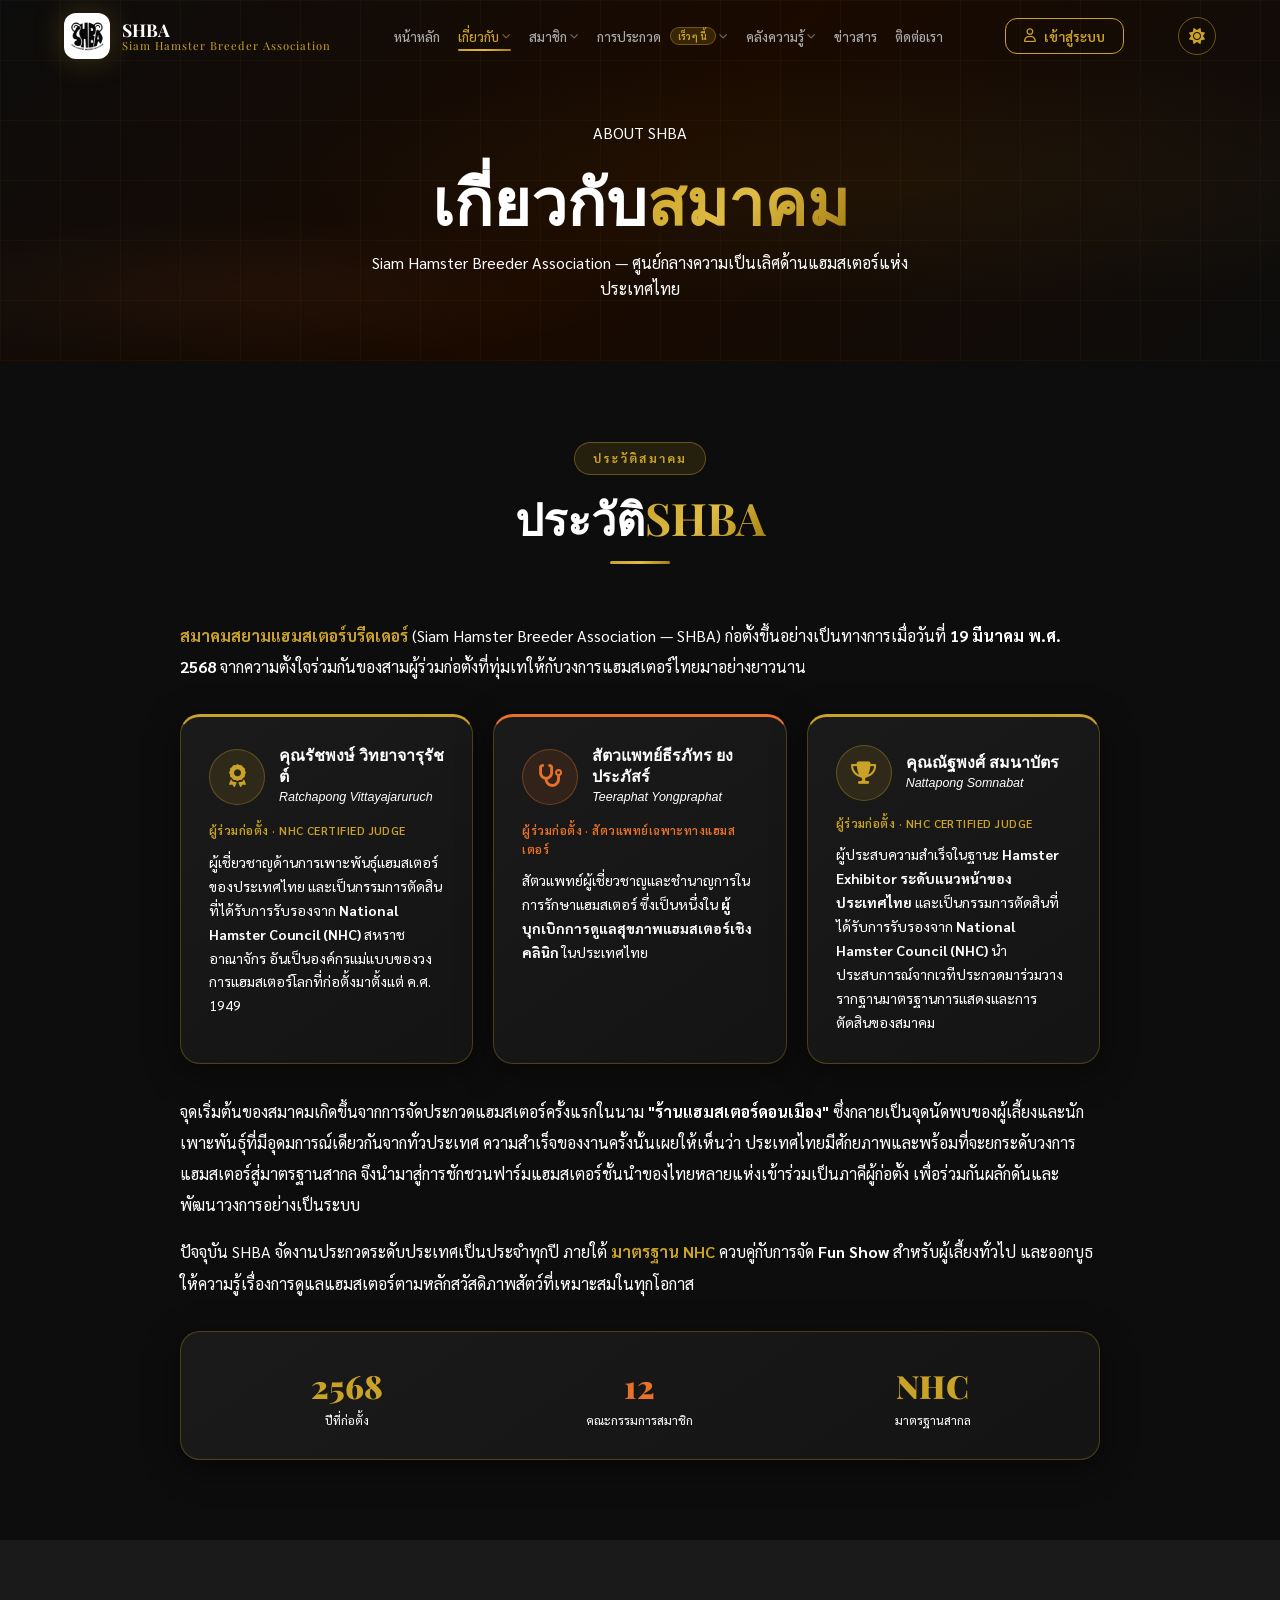
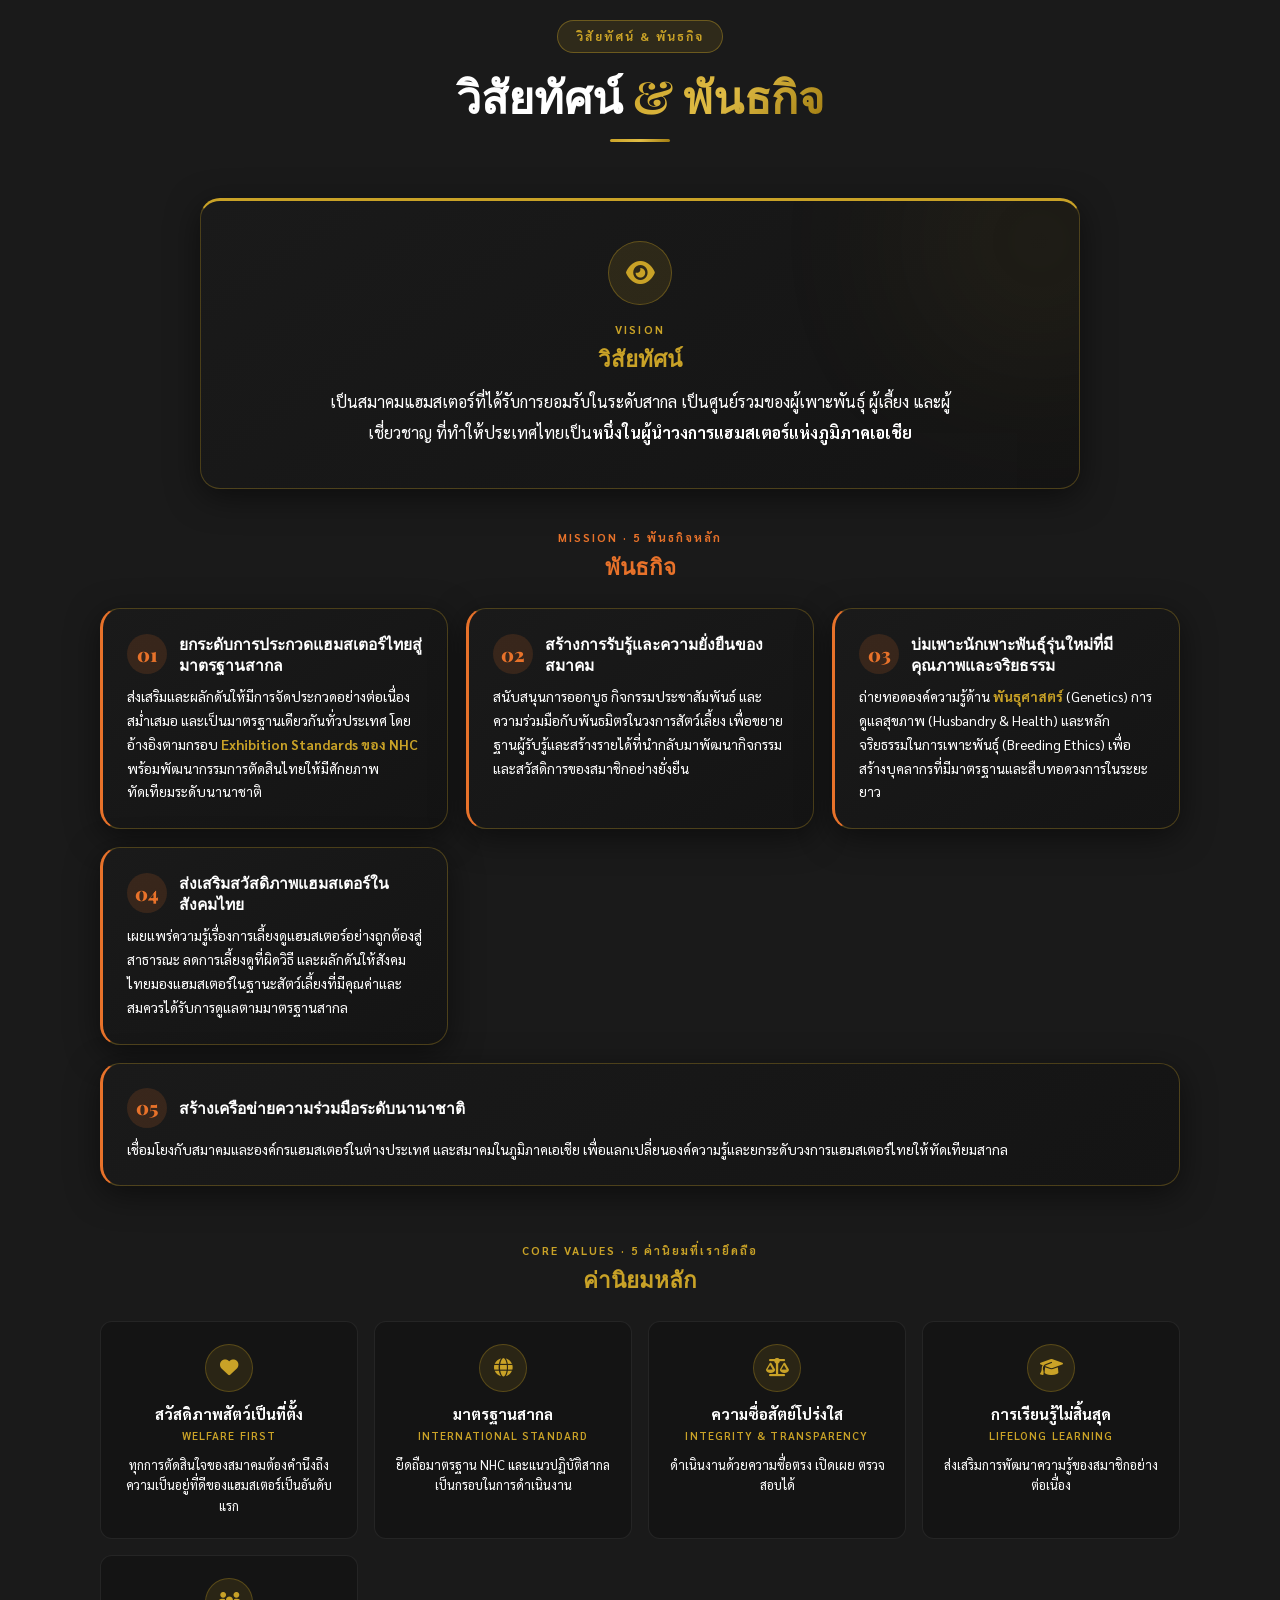
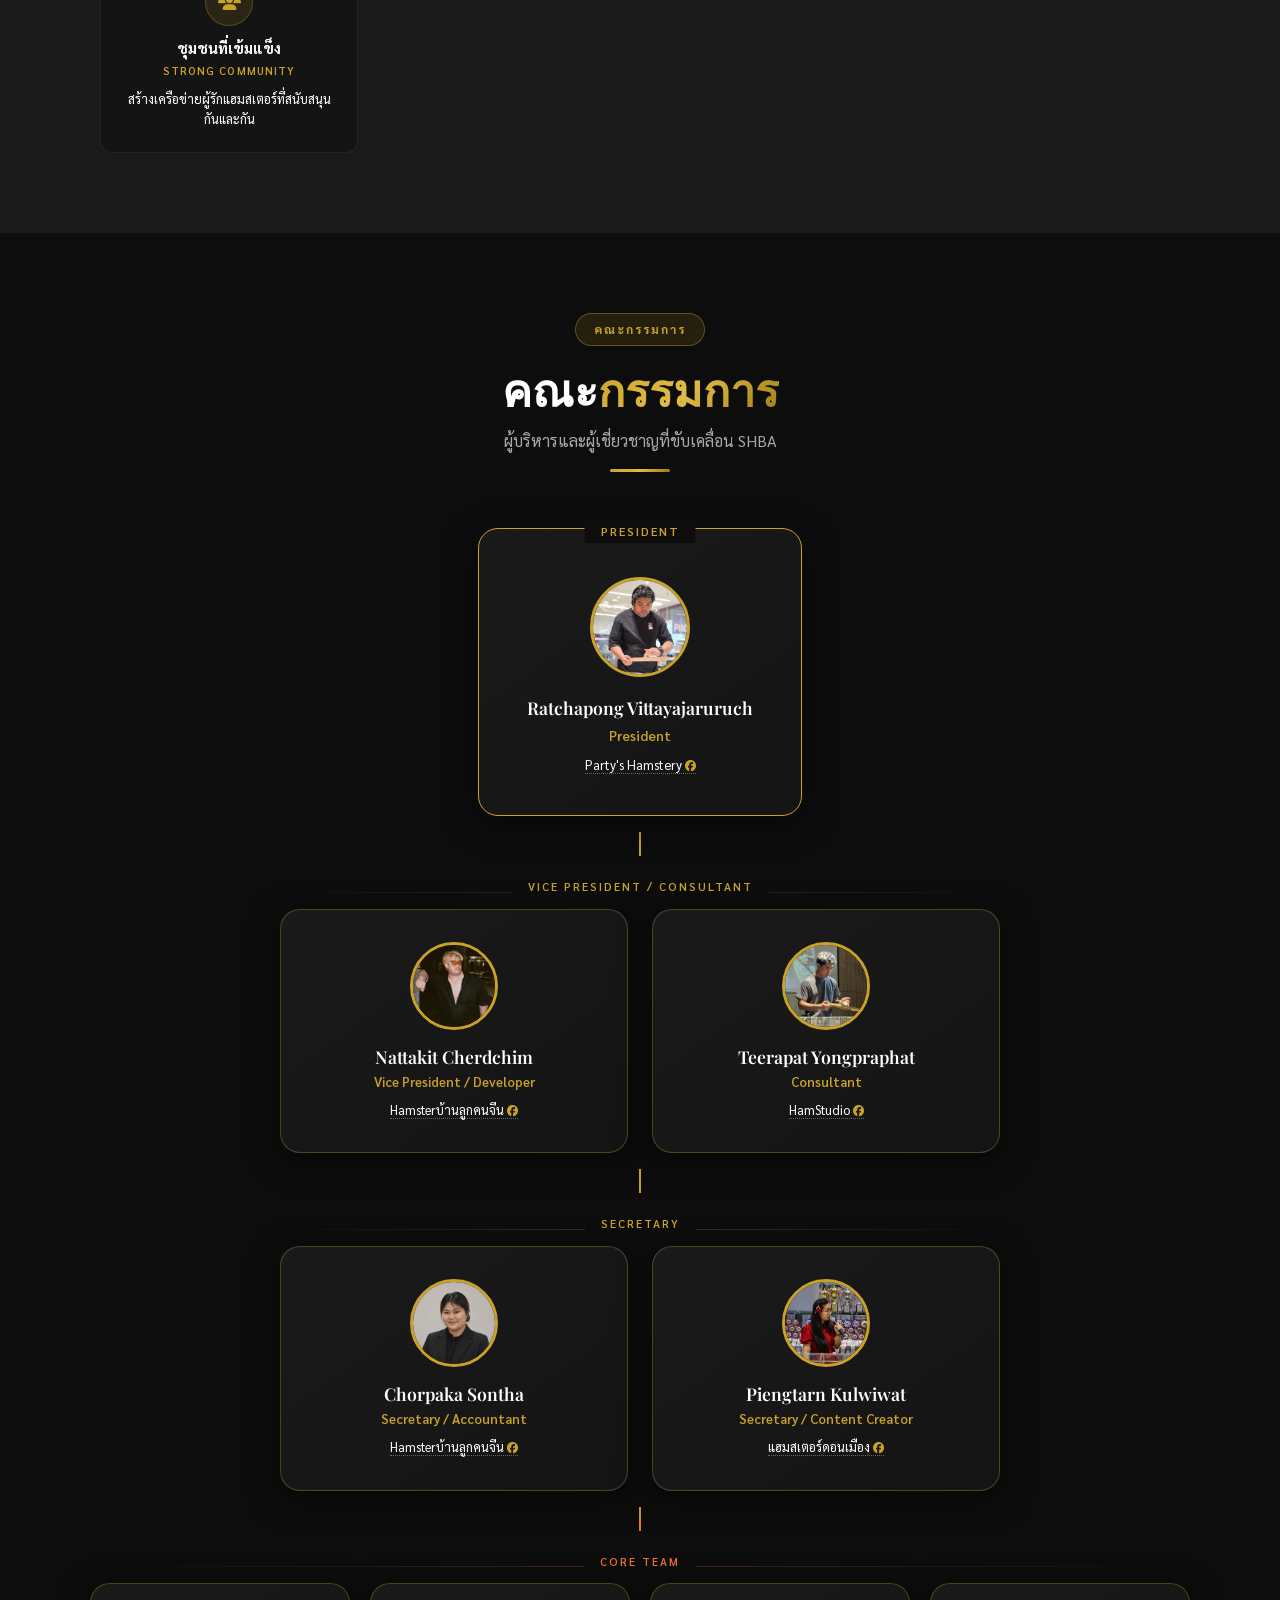
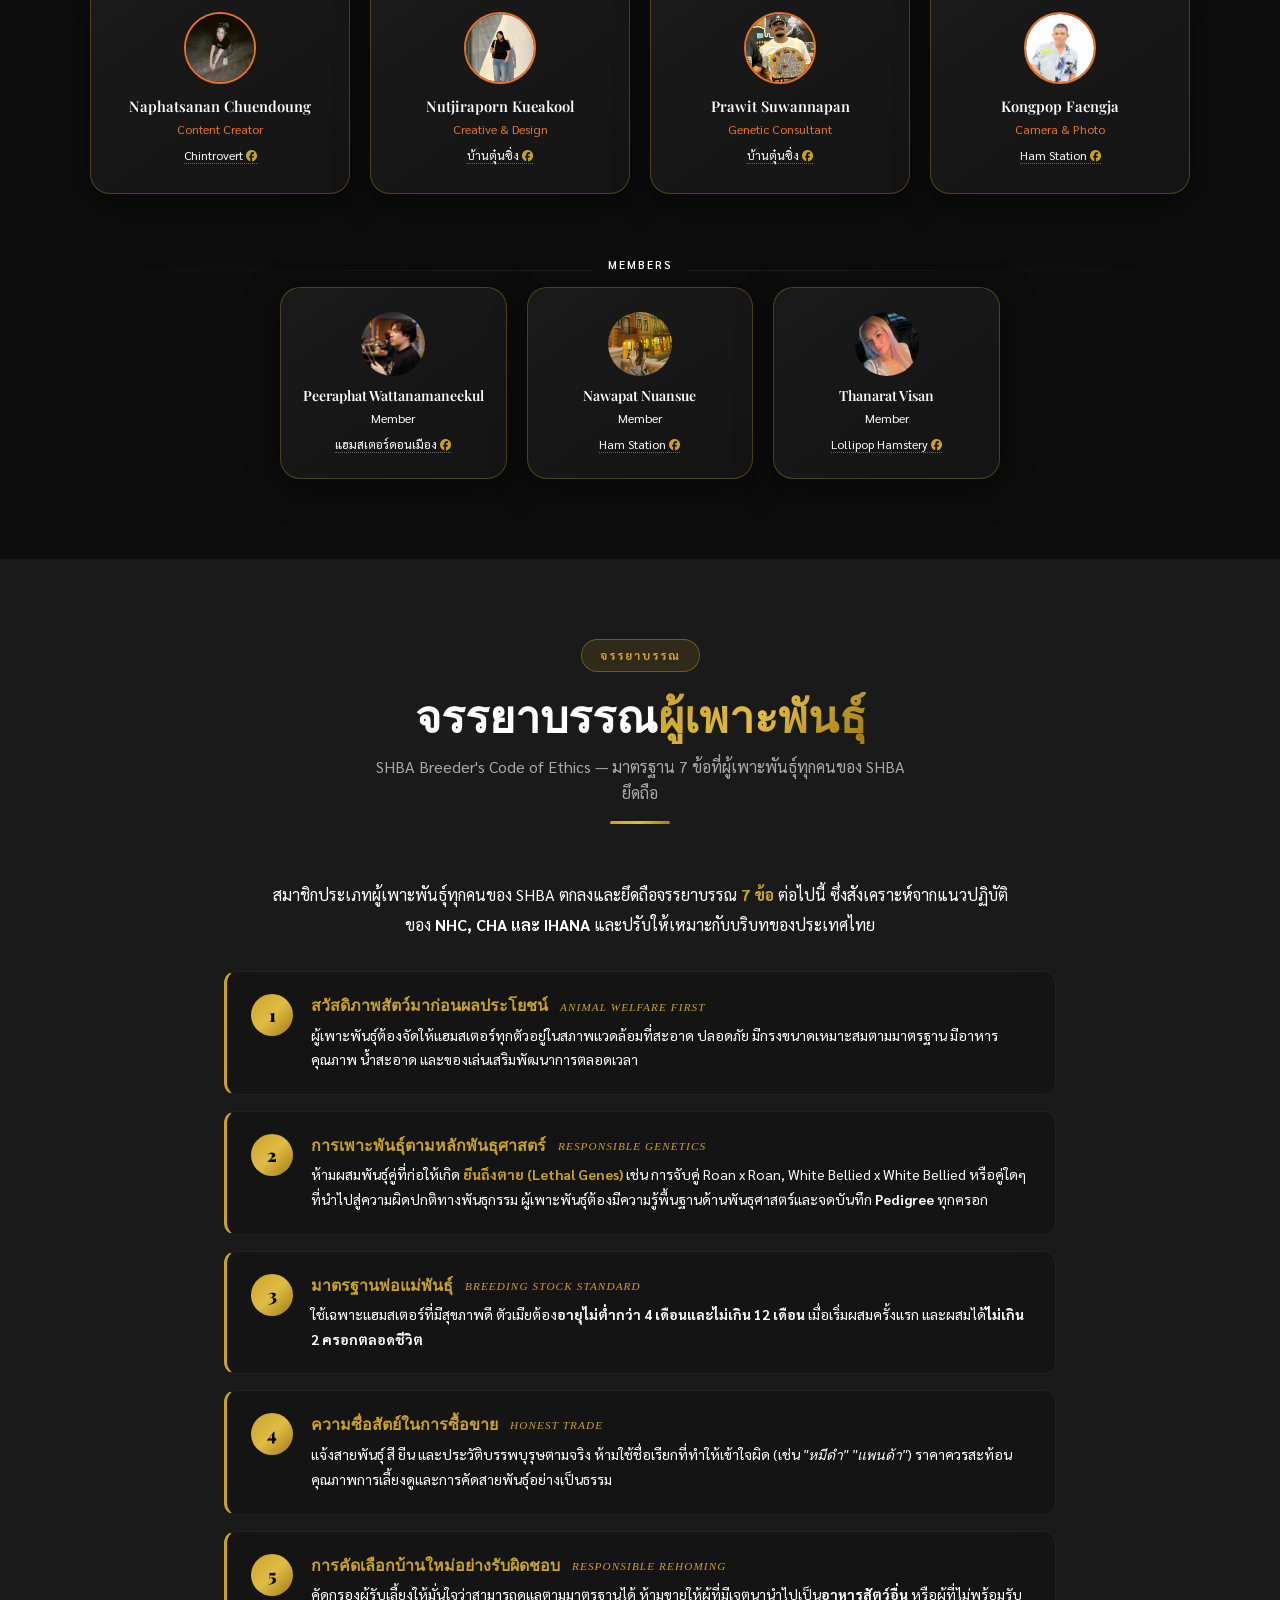
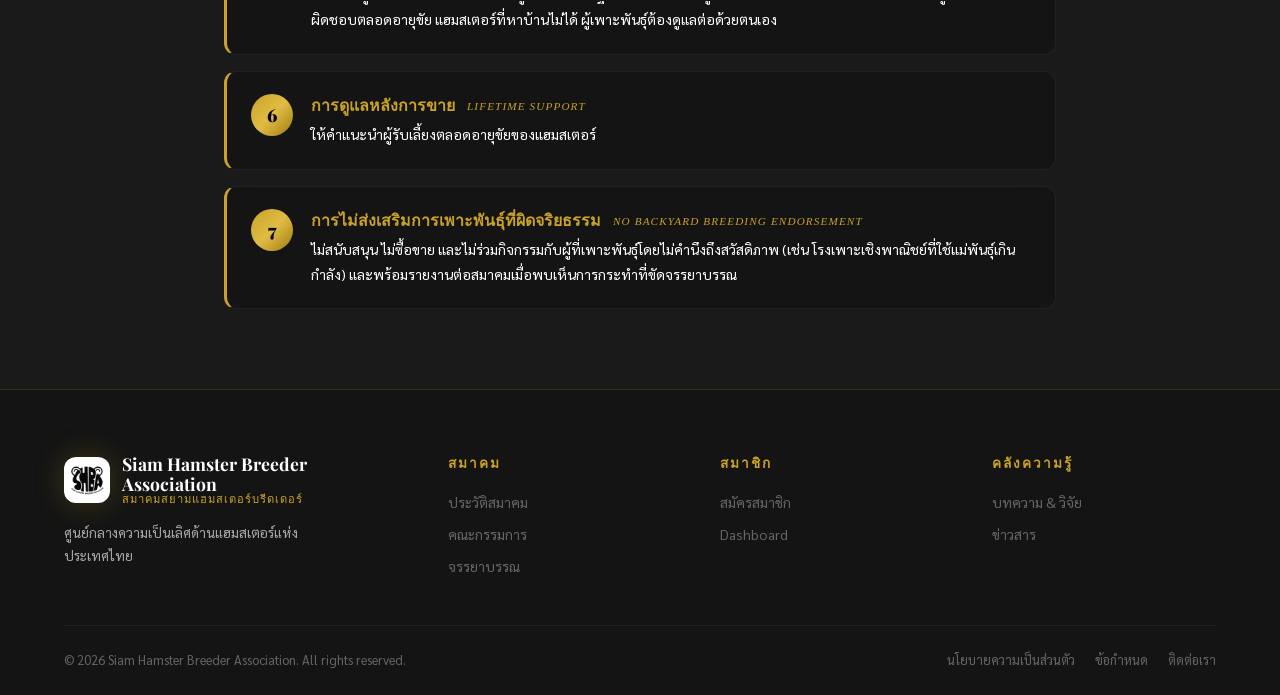
==== commit 98db20b4: "ข้อความอธิบาย" ====
--- a/about.html
+++ b/about.html
@@ -3,6 +3,25 @@
 <head>
   <meta charset="UTF-8" /><meta name="viewport" content="width=device-width, initial-scale=1.0" />
   <title>เกี่ยวกับสมาคม | Siam Hamster Breeder Association</title>
+  <meta name="description" content="ประวัติสมาคม วิสัยทัศน์ พันธกิจ ค่านิยม คณะกรรมการ และจรรยาบรรณผู้เพาะพันธุ์ของ SHBA" />
+  <!-- Open Graph -->
+  <meta property="og:type" content="website" />
+  <meta property="og:site_name" content="Siam Hamster Breeder Association" />
+  <meta property="og:title" content="เกี่ยวกับสมาคม SHBA | Siam Hamster Breeder Association" />
+  <meta property="og:description" content="ประวัติสมาคม วิสัยทัศน์ พันธกิจ ค่านิยม คณะกรรมการ และจรรยาบรรณผู้เพาะพันธุ์ของ SHBA" />
+  <meta property="og:url" content="https://hamstershba.com/about.html" />
+  <meta property="og:image" content="https://hamstershba.com/Logo.jpg" />
+  <meta property="og:image:width" content="2048" />
+  <meta property="og:image:height" content="2048" />
+  <meta property="og:locale" content="th_TH" />
+  <!-- Twitter -->
+  <meta name="twitter:card" content="summary_large_image" />
+  <meta name="twitter:title" content="เกี่ยวกับสมาคม SHBA | Siam Hamster Breeder Association" />
+  <meta name="twitter:description" content="ประวัติสมาคม วิสัยทัศน์ พันธกิจ ค่านิยม คณะกรรมการ และจรรยาบรรณผู้เพาะพันธุ์ของ SHBA" />
+  <meta name="twitter:image" content="https://hamstershba.com/Logo.jpg" />
+  <!-- Favicon -->
+  <link rel="icon" type="image/jpeg" href="Logo.jpg" />
+  <link rel="apple-touch-icon" href="Logo.jpg" />
   <link rel="stylesheet" href="styles.css" />
   <link rel="stylesheet" href="https://cdnjs.cloudflare.com/ajax/libs/font-awesome/6.5.0/css/all.min.css" />
 </head>
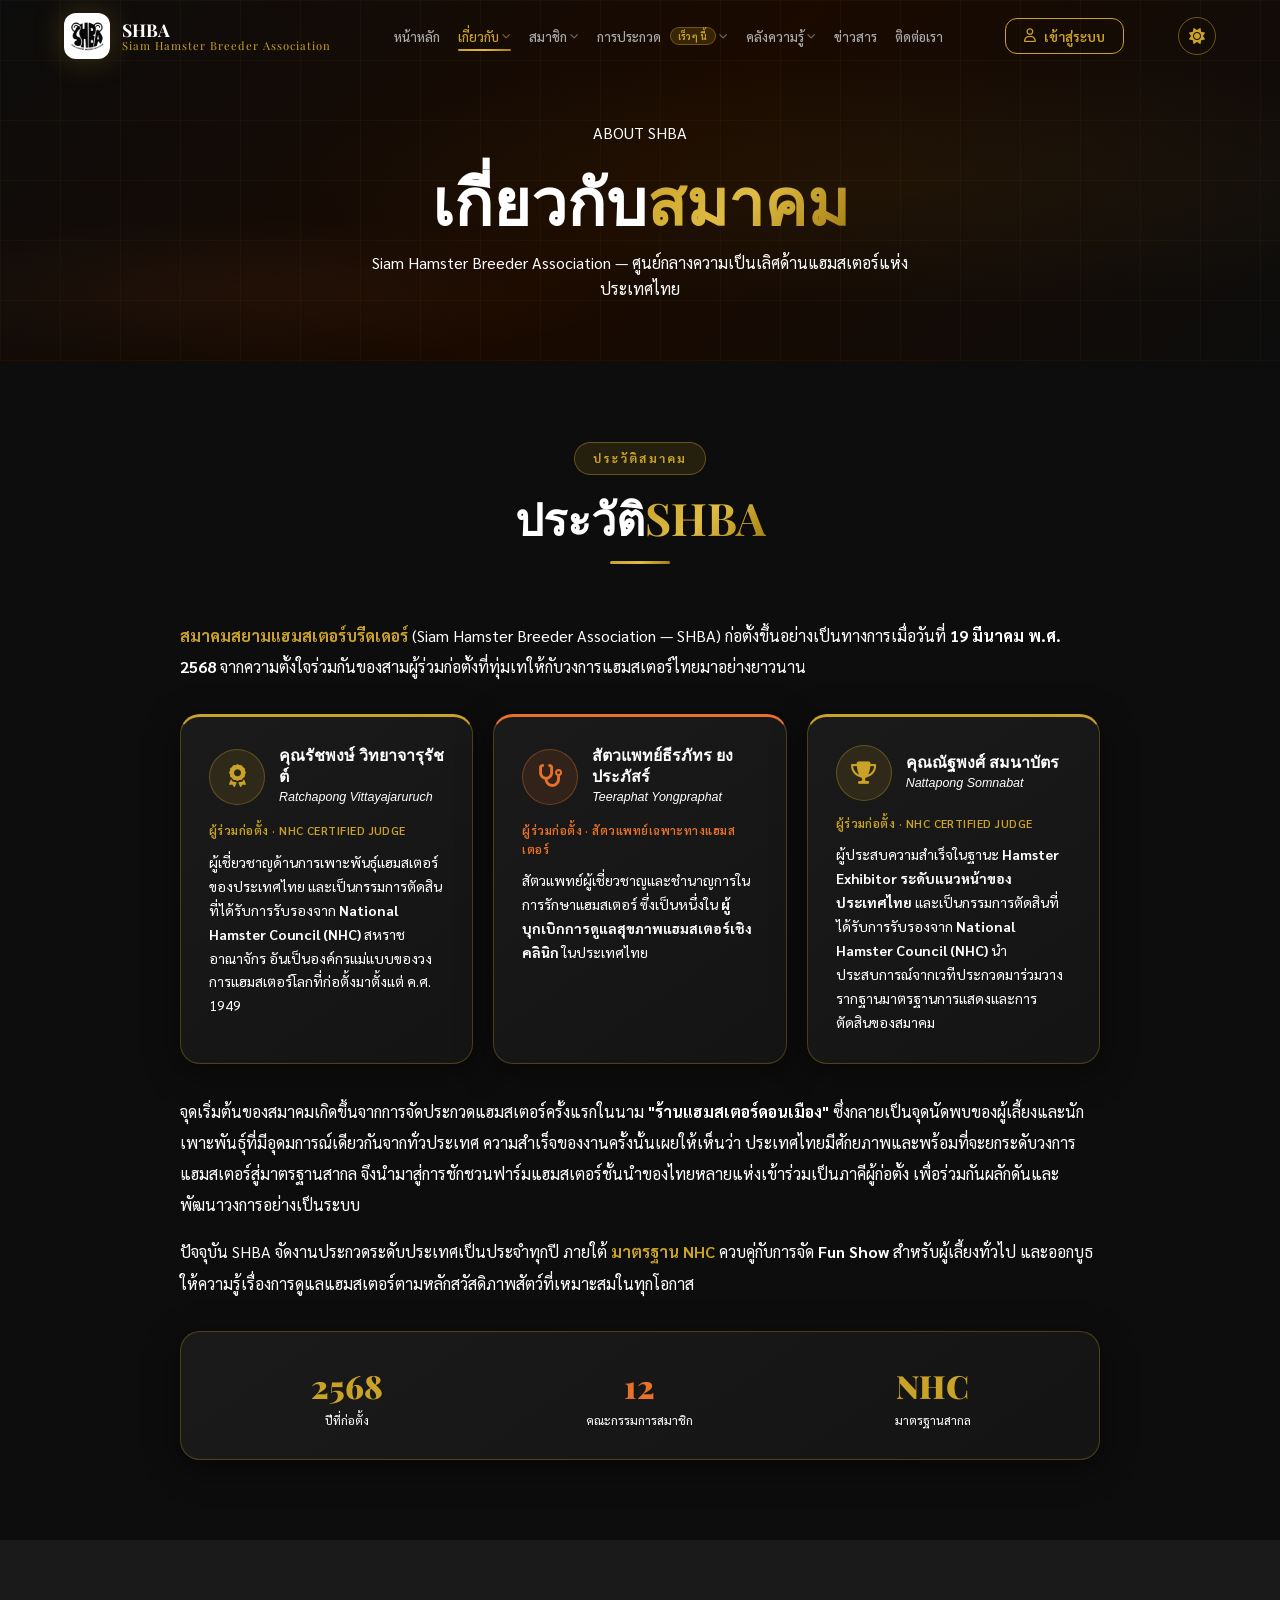
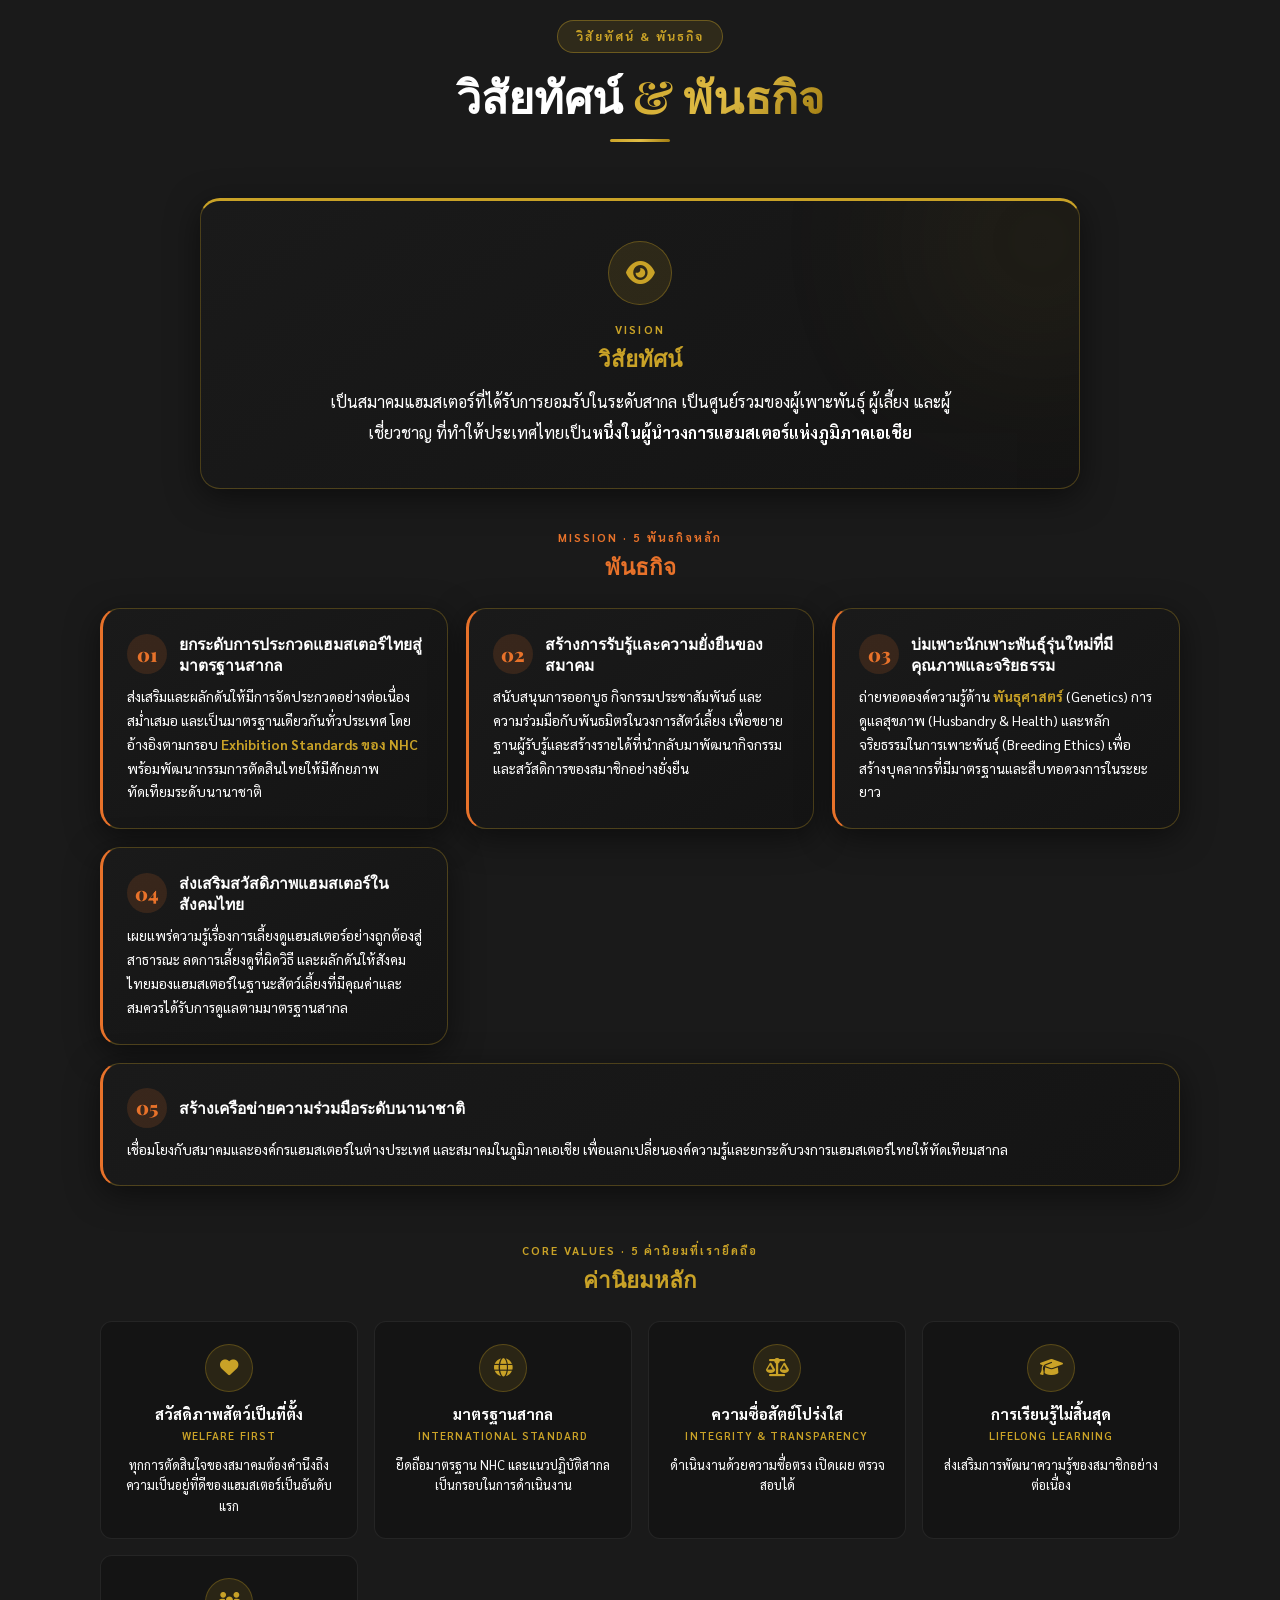
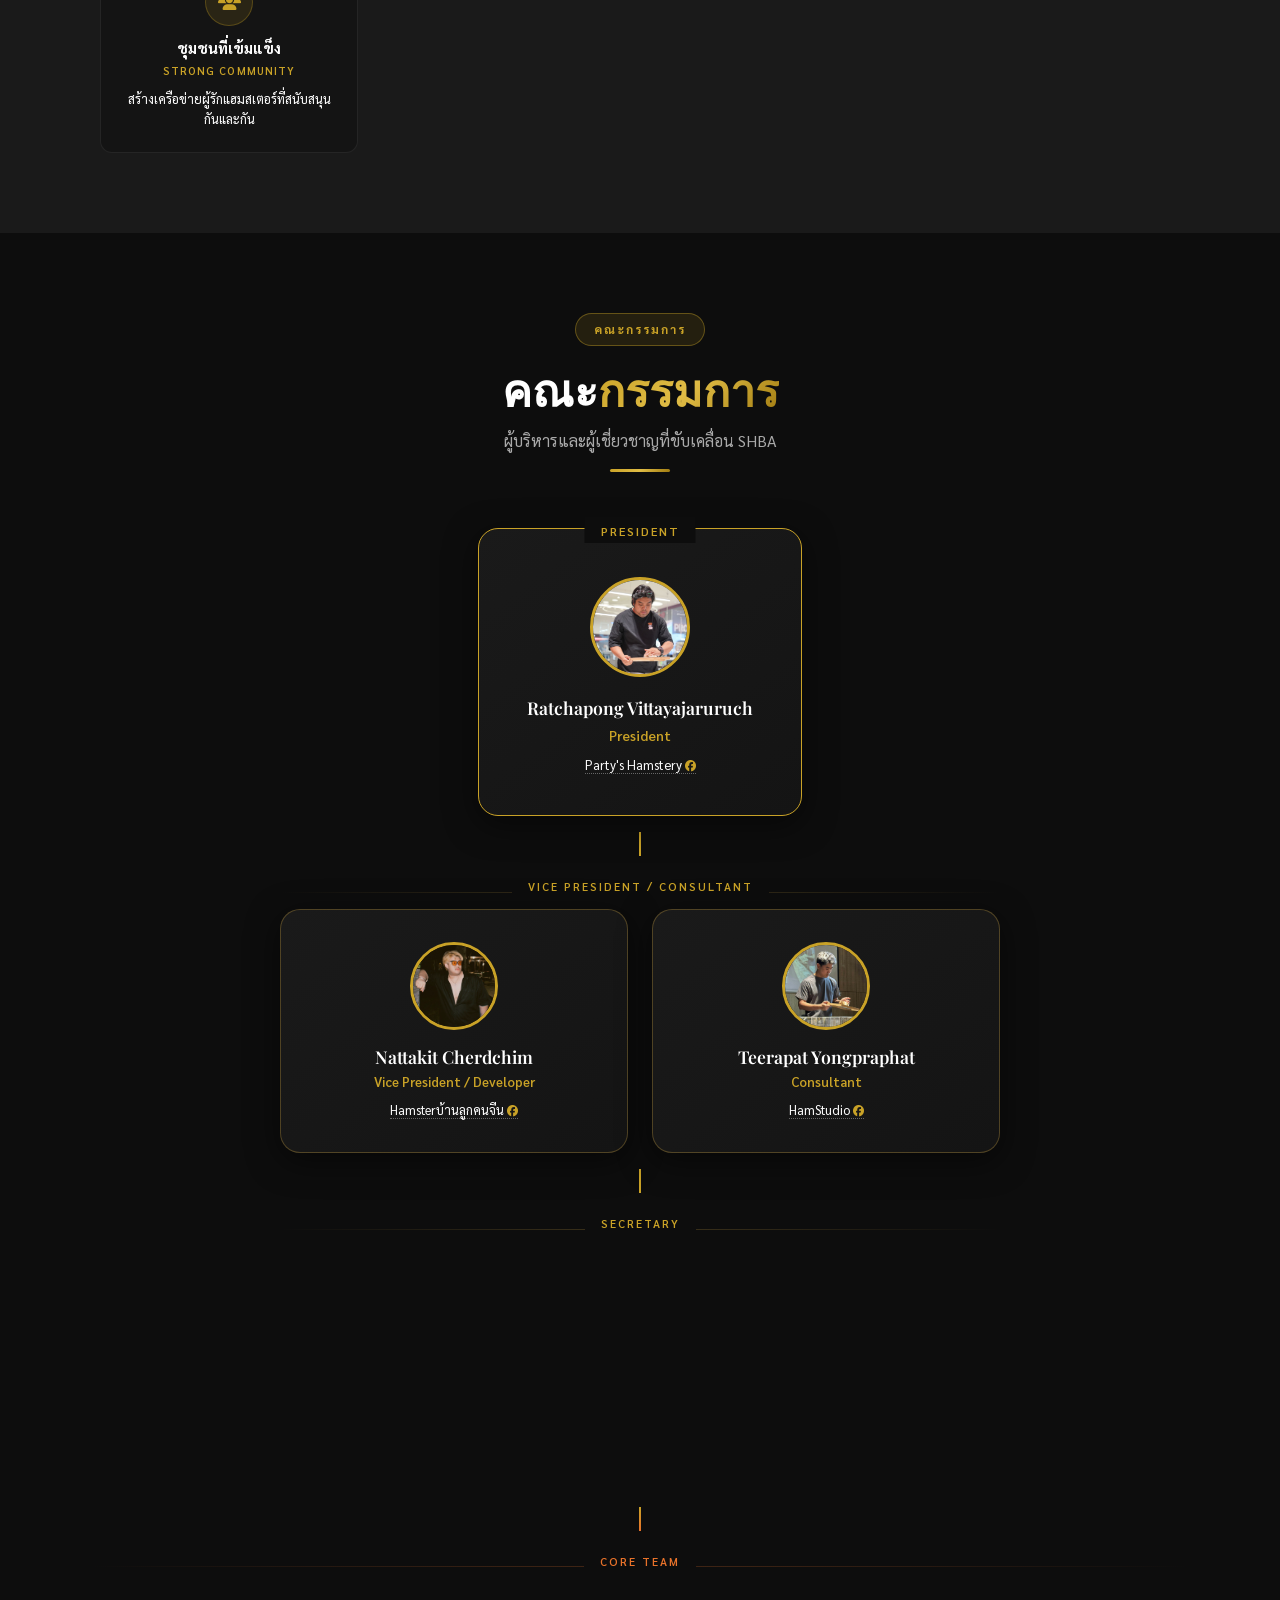
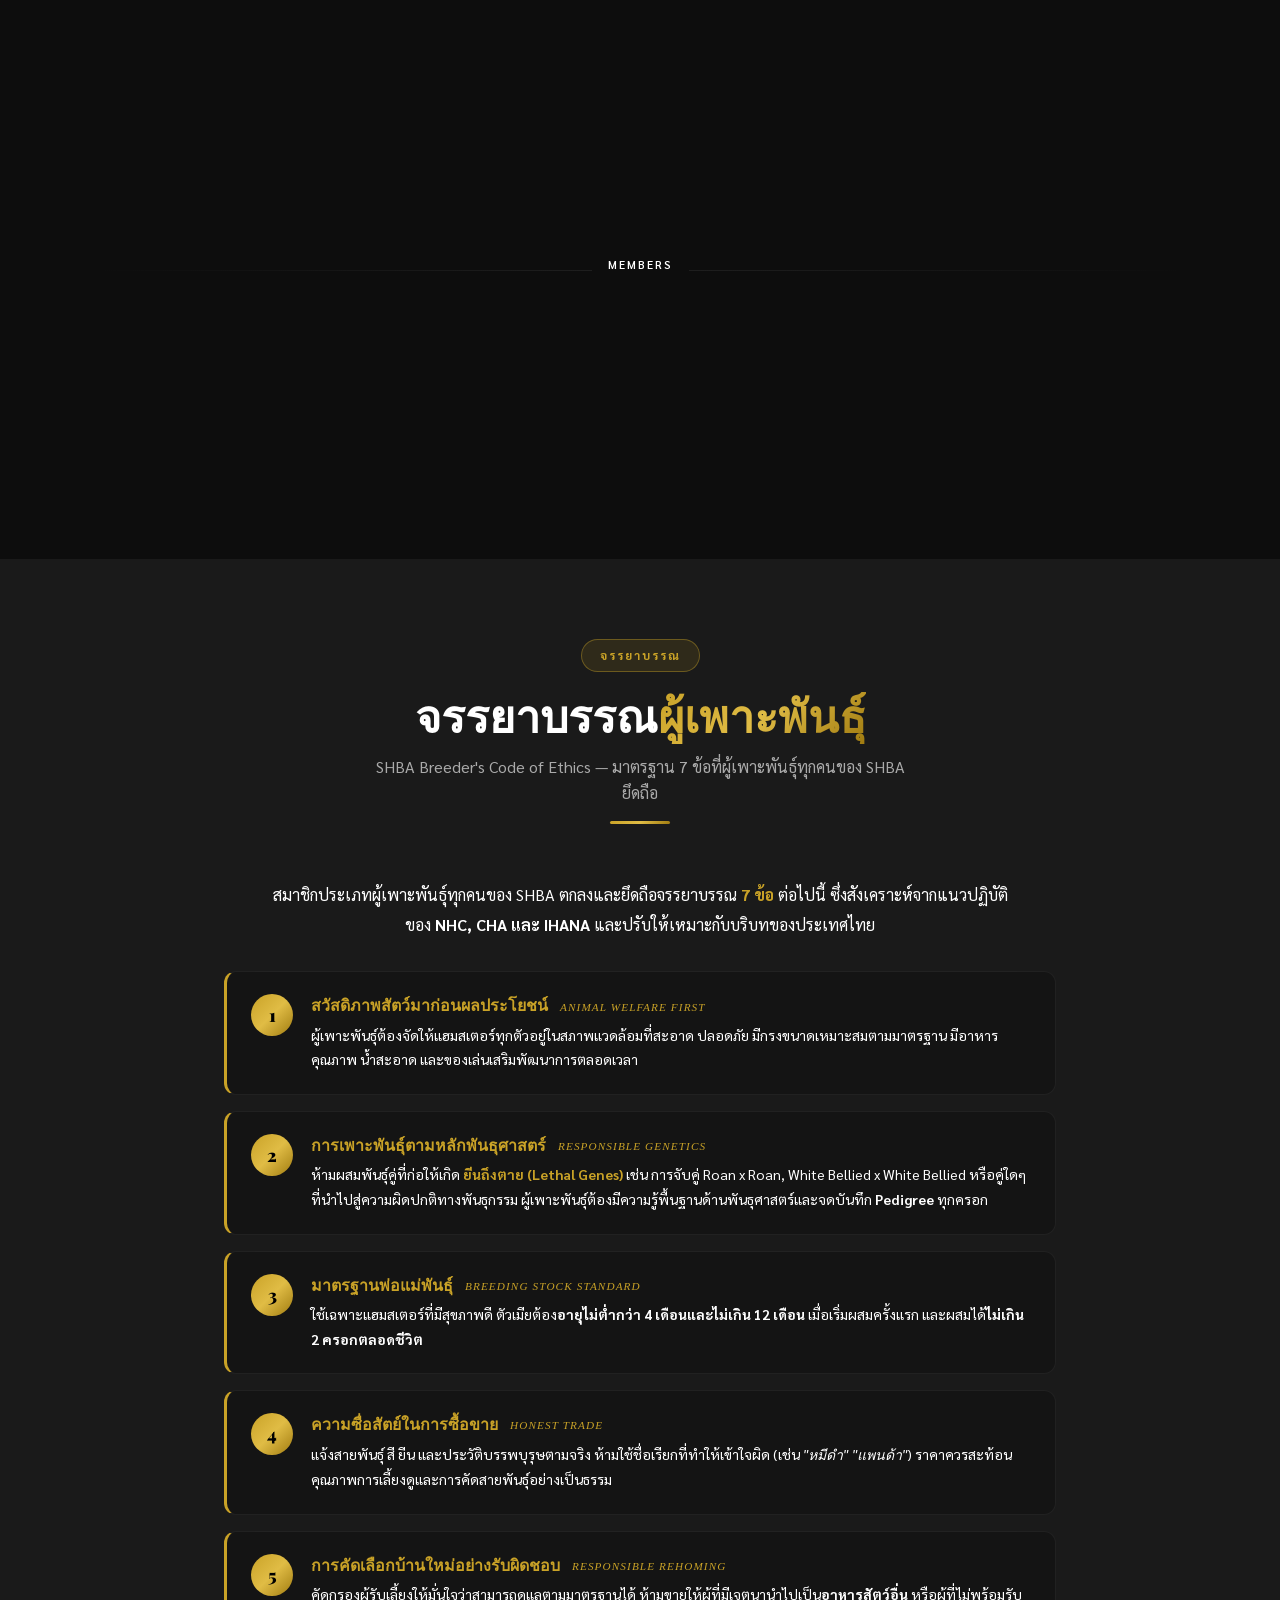
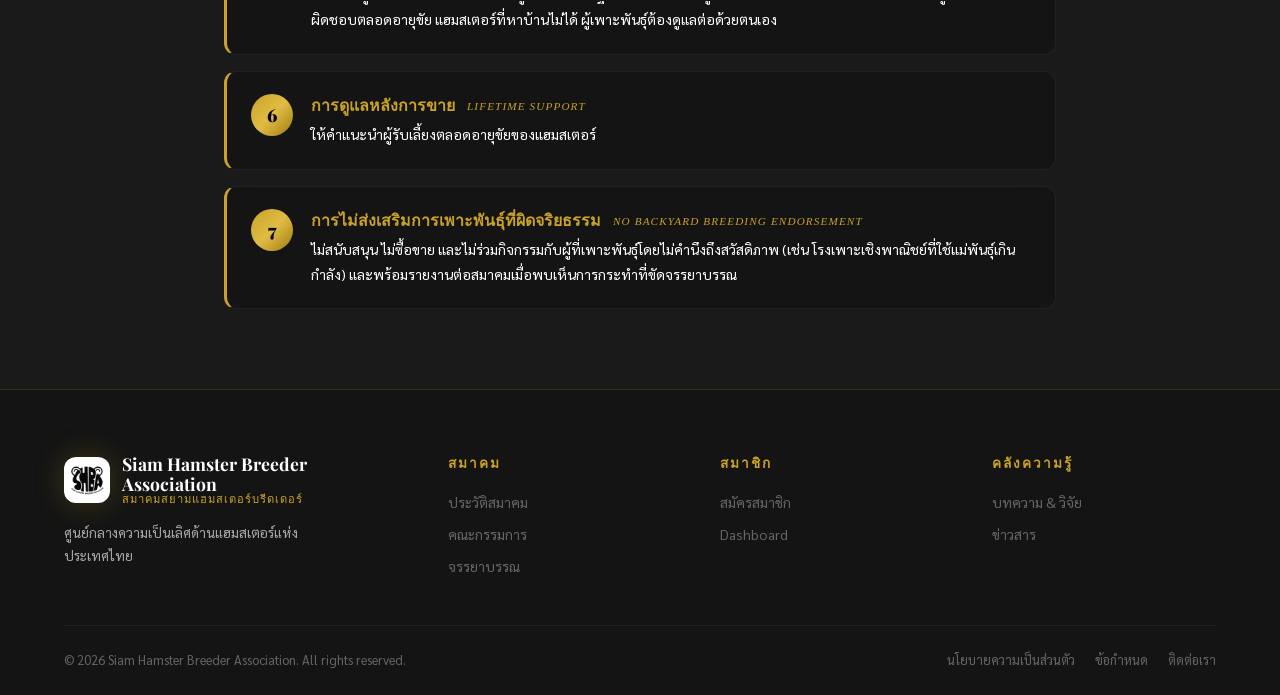
==== commit 5f5db9ce: "ข้อความอธิบาย" ====
--- a/about.html
+++ b/about.html
@@ -10,15 +10,18 @@
   <meta property="og:title" content="เกี่ยวกับสมาคม SHBA | Siam Hamster Breeder Association" />
   <meta property="og:description" content="ประวัติสมาคม วิสัยทัศน์ พันธกิจ ค่านิยม คณะกรรมการ และจรรยาบรรณผู้เพาะพันธุ์ของ SHBA" />
   <meta property="og:url" content="https://hamstershba.com/about.html" />
-  <meta property="og:image" content="https://hamstershba.com/Logo.jpg" />
-  <meta property="og:image:width" content="2048" />
-  <meta property="og:image:height" content="2048" />
+  <meta property="og:image" content="https://hamstershba.com/og-image.jpg" />
+  <meta property="og:image:secure_url" content="https://hamstershba.com/og-image.jpg" />
+  <meta property="og:image:type" content="image/jpeg" />
+  <meta property="og:image:alt" content="Siam Hamster Breeder Association (SHBA)" />
+  <meta property="og:image:width" content="1200" />
+  <meta property="og:image:height" content="630" />
   <meta property="og:locale" content="th_TH" />
   <!-- Twitter -->
   <meta name="twitter:card" content="summary_large_image" />
   <meta name="twitter:title" content="เกี่ยวกับสมาคม SHBA | Siam Hamster Breeder Association" />
   <meta name="twitter:description" content="ประวัติสมาคม วิสัยทัศน์ พันธกิจ ค่านิยม คณะกรรมการ และจรรยาบรรณผู้เพาะพันธุ์ของ SHBA" />
-  <meta name="twitter:image" content="https://hamstershba.com/Logo.jpg" />
+  <meta name="twitter:image" content="https://hamstershba.com/og-image.jpg" />
   <!-- Favicon -->
   <link rel="icon" type="image/jpeg" href="Logo.jpg" />
   <link rel="apple-touch-icon" href="Logo.jpg" />
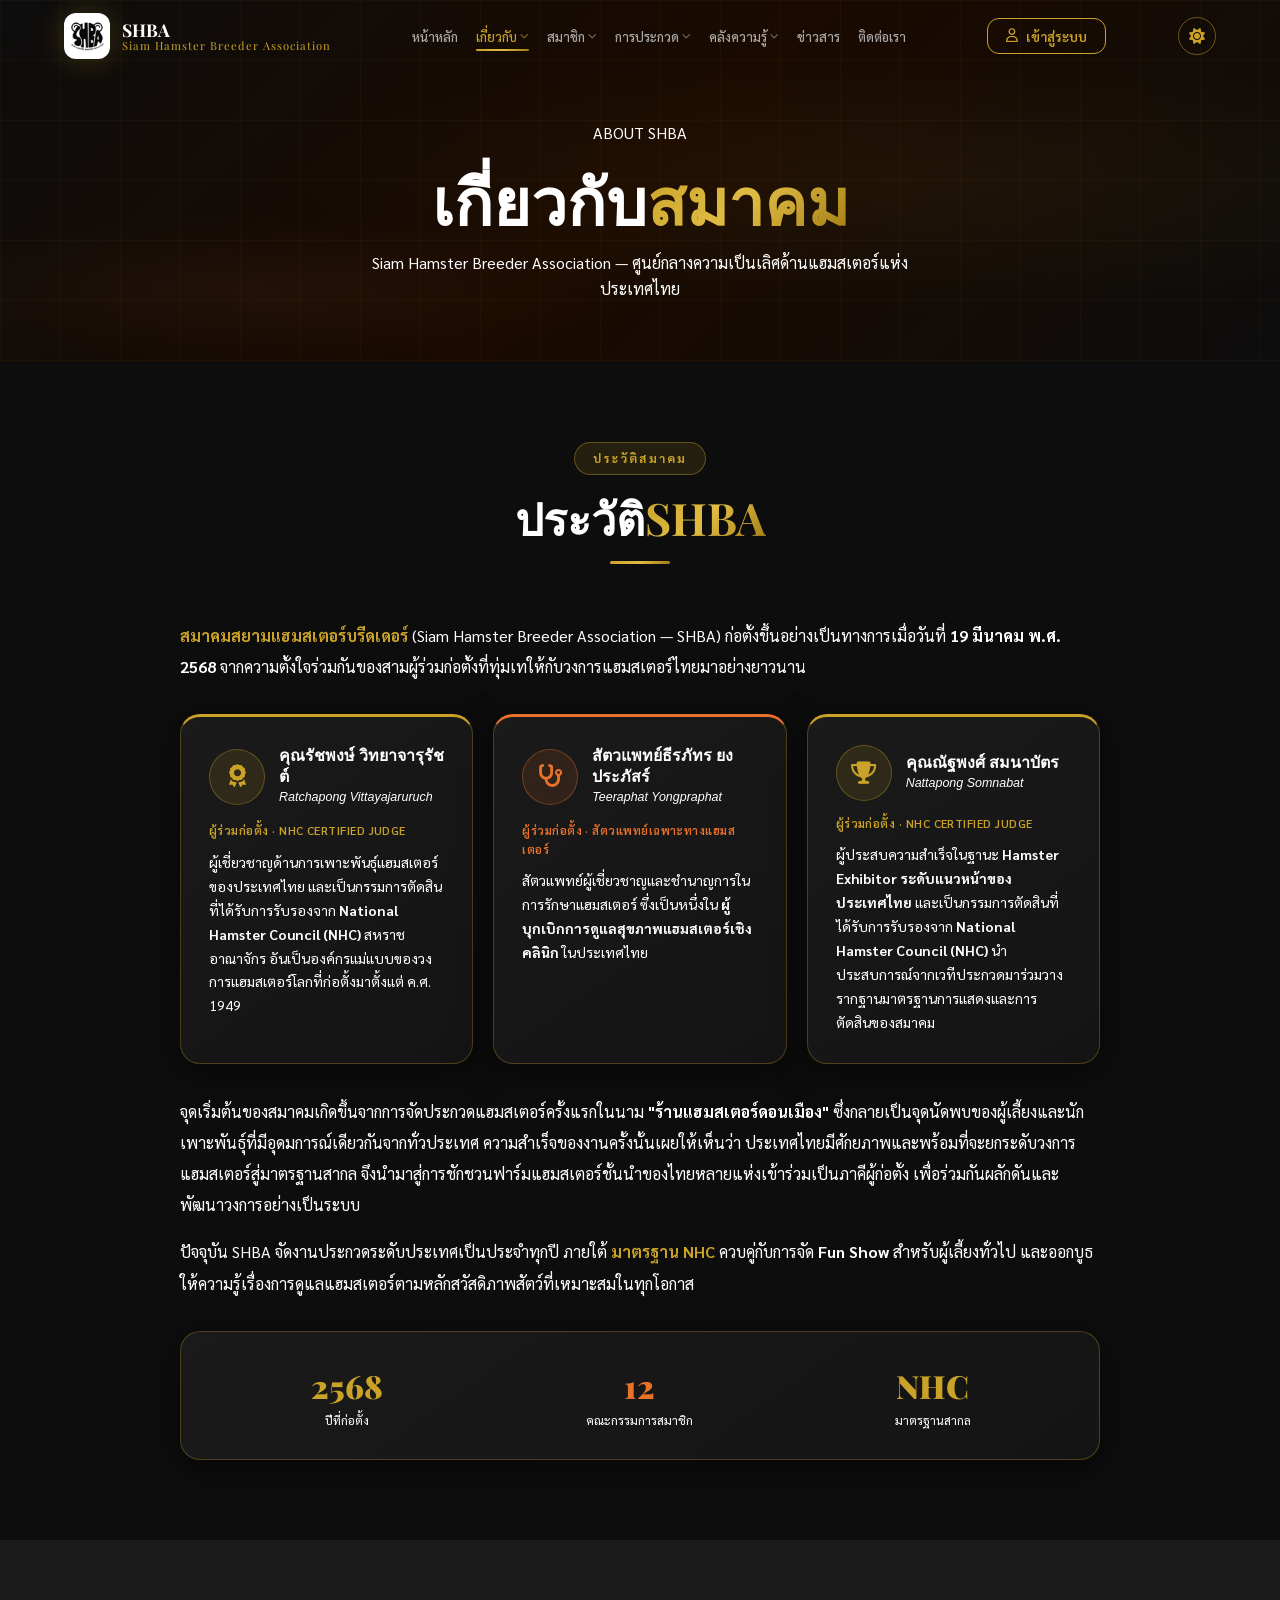
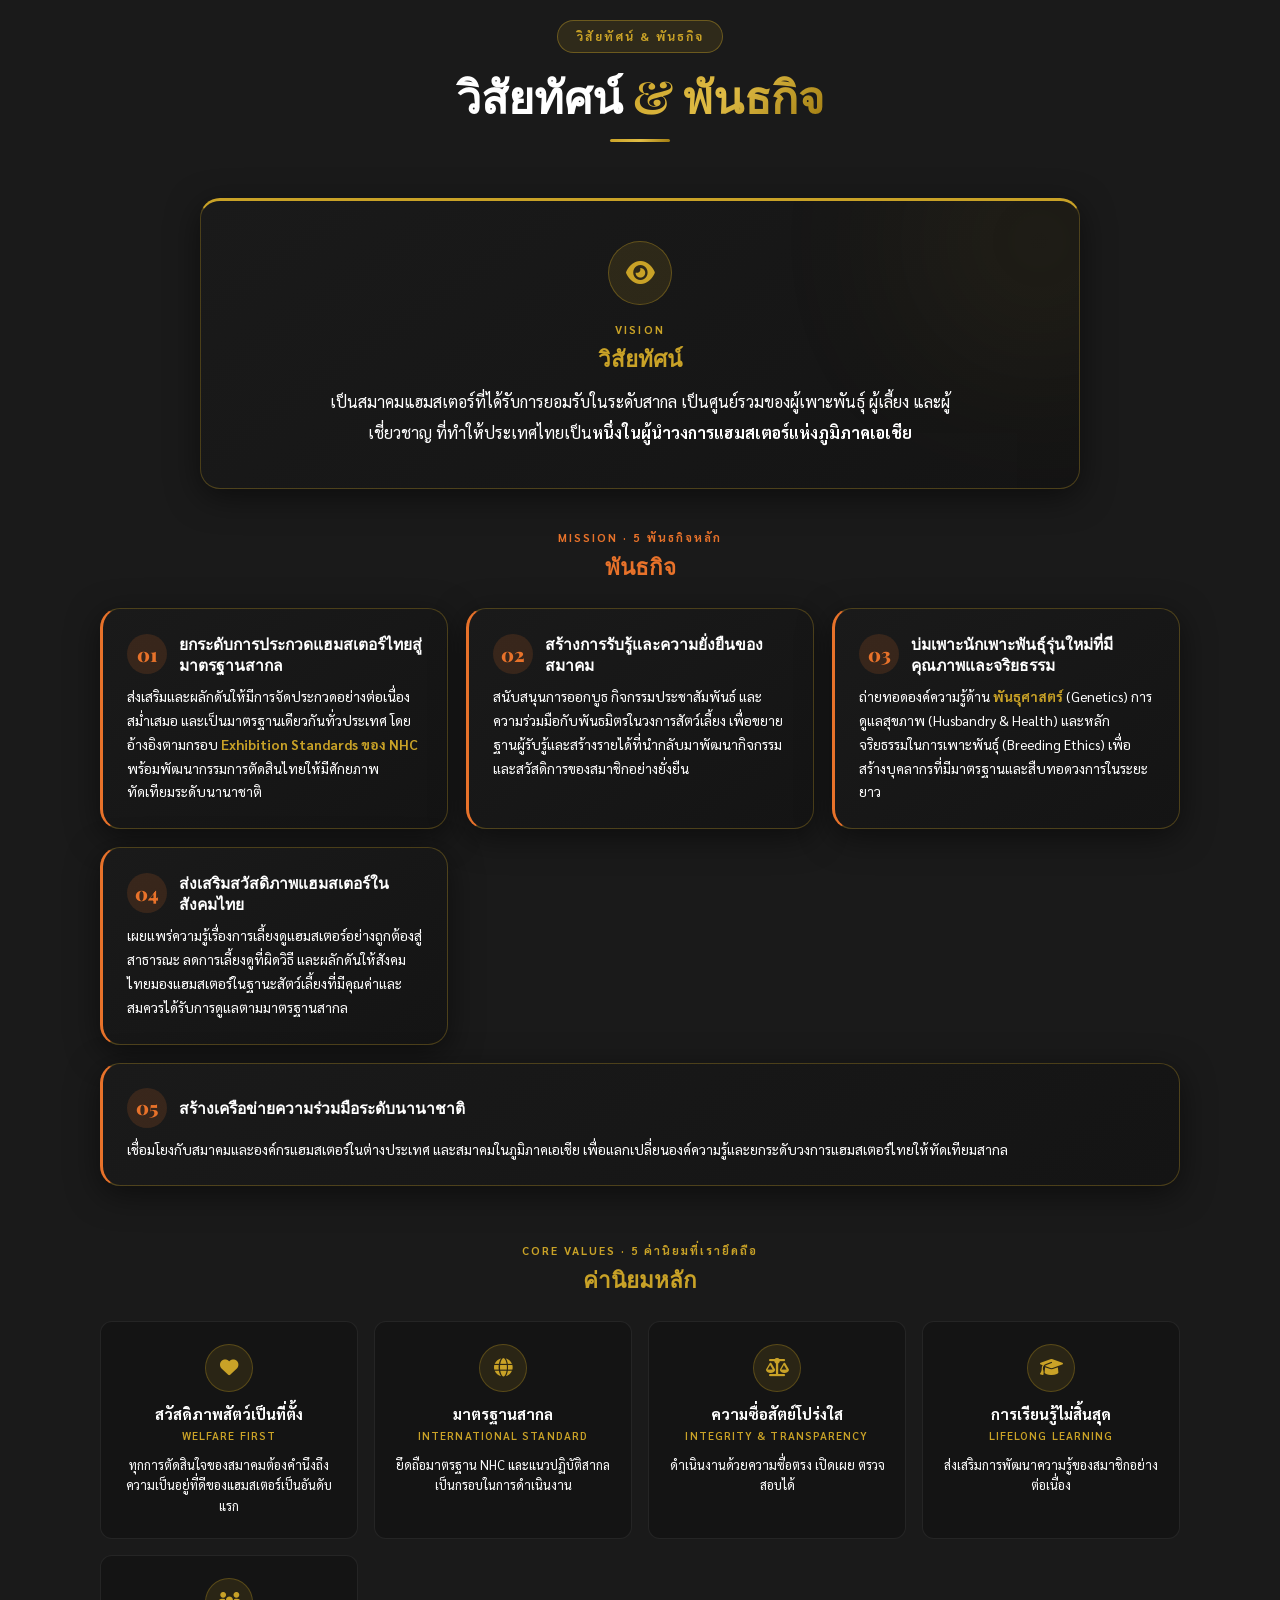
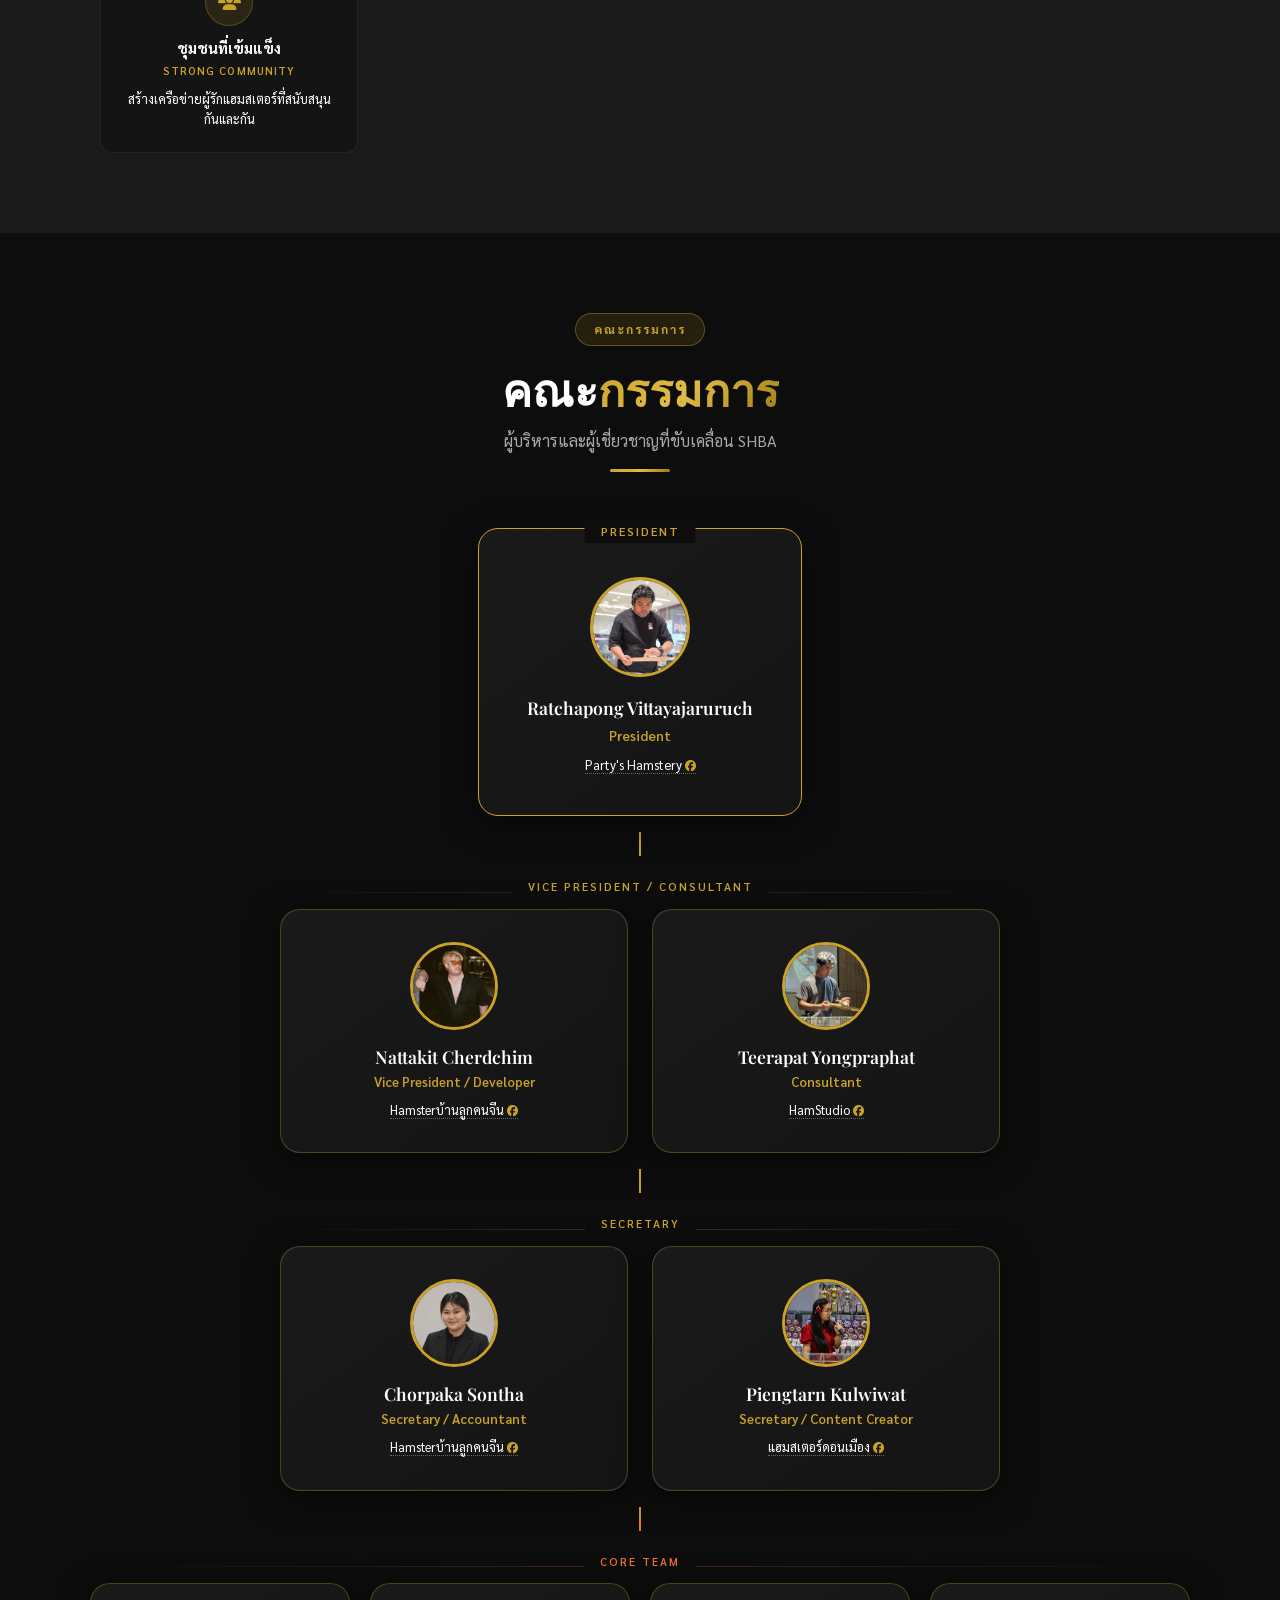
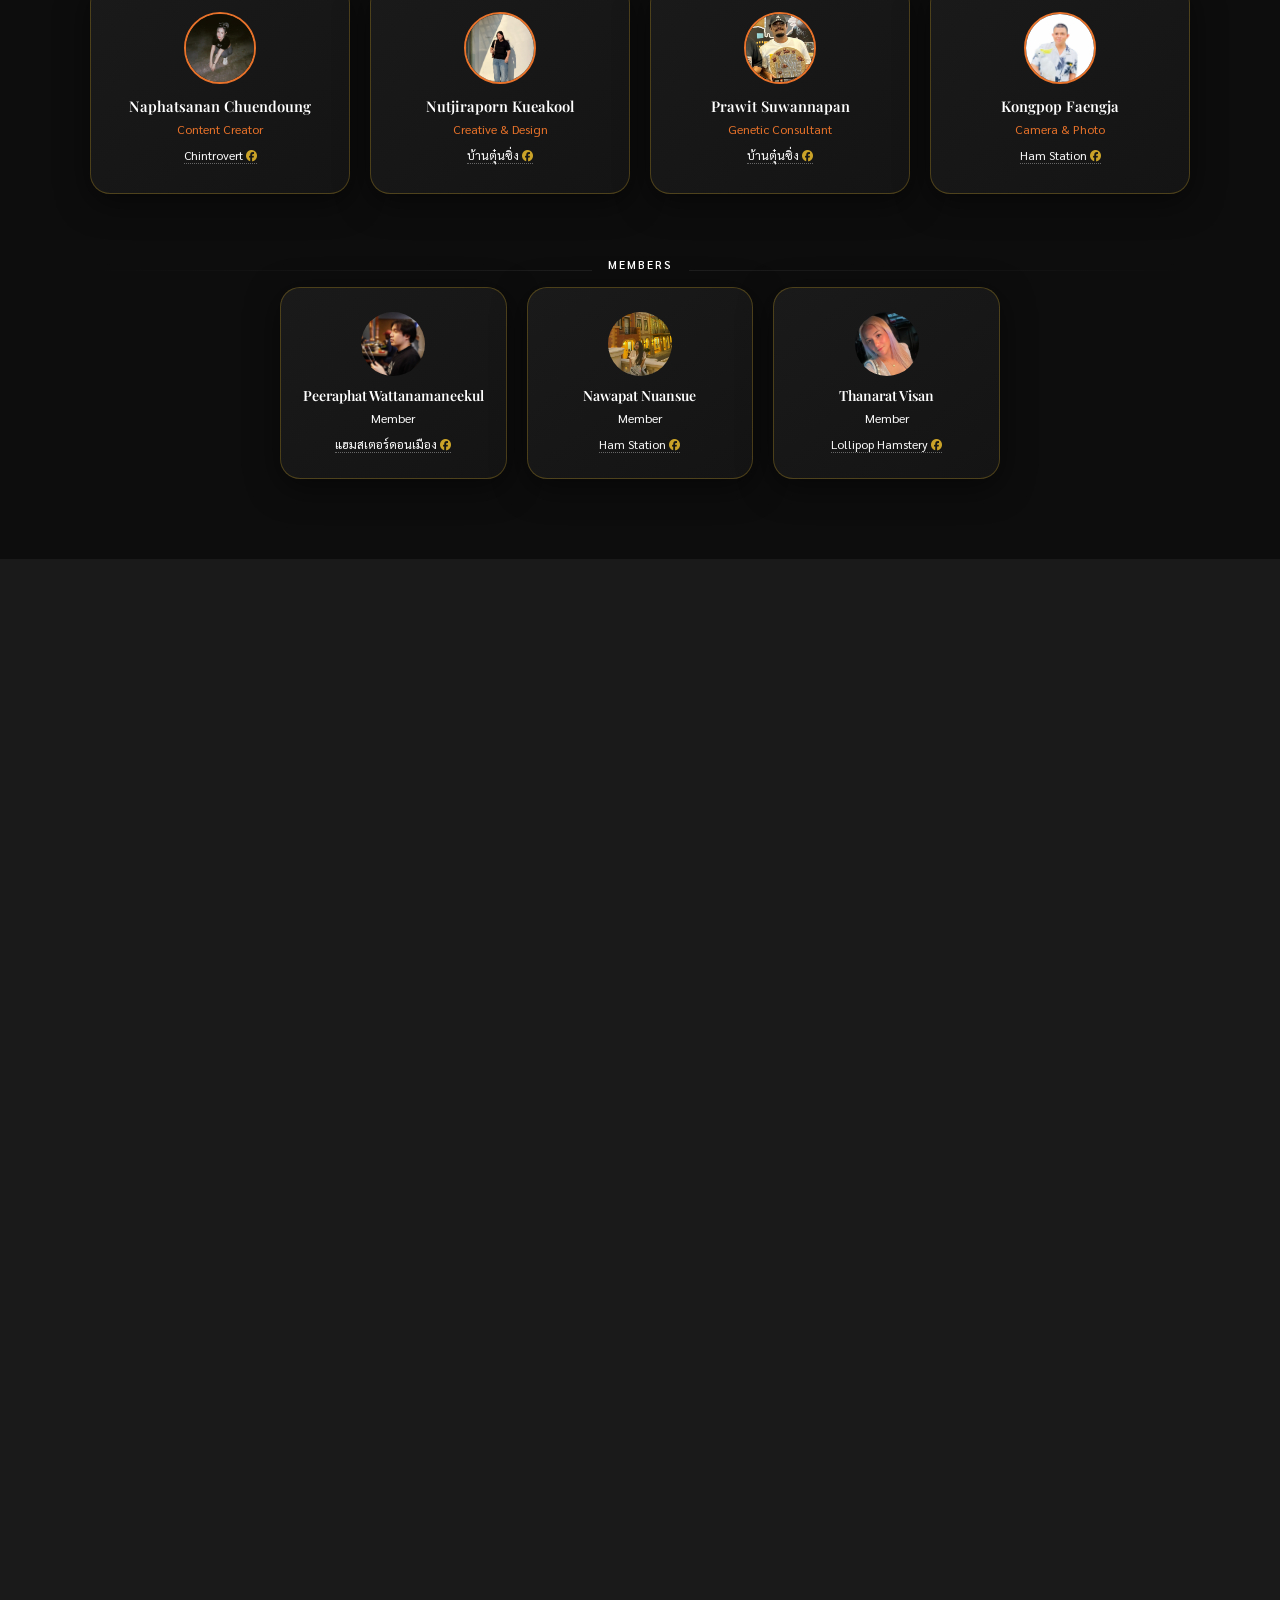
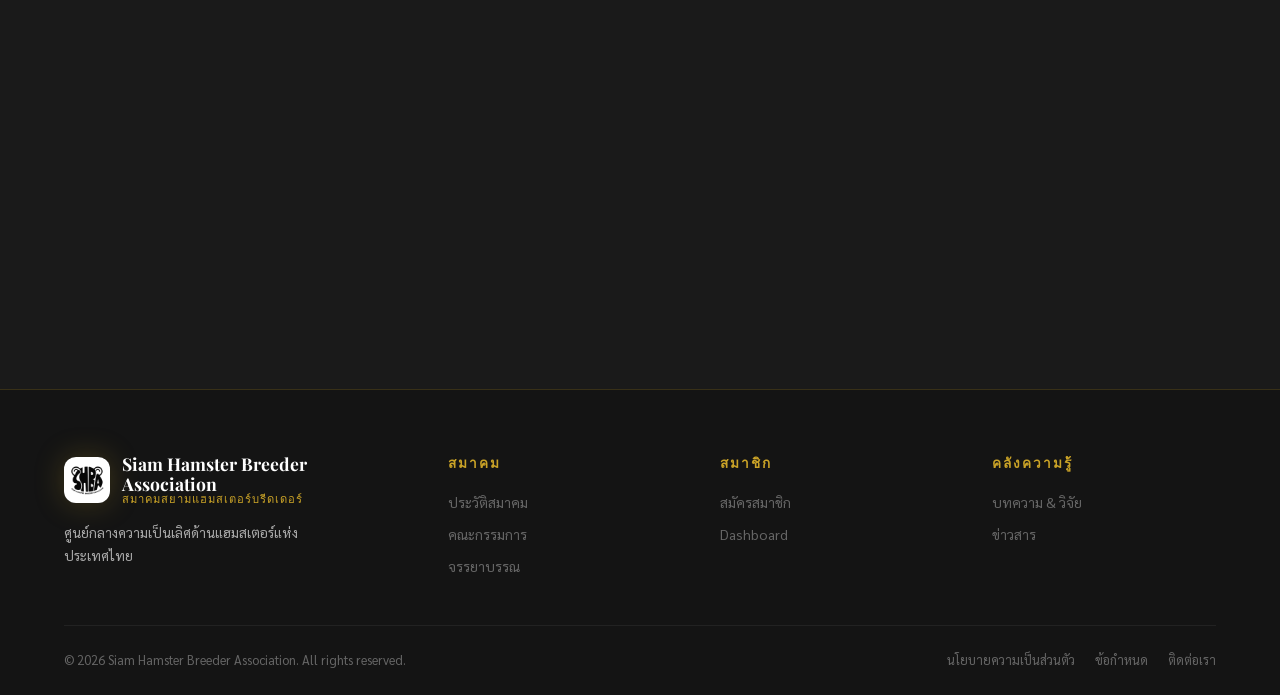
==== commit de55c83b: "รับสมัครประกวด" ====
--- a/about.html
+++ b/about.html
@@ -56,20 +56,20 @@
         </div>
       </li>
       <li class="nav-item has-dropdown">
-        <a href="competitions.html" class="nav-link" data-page="competitions">การประกวด <span class="nav-soon-badge">เร็วๆ นี้</span> <i class="fa-solid fa-chevron-down nav-chevron"></i></a>
+        <a href="competitions.html" class="nav-link" data-page="competitions">การประกวด <i class="fa-solid fa-chevron-down nav-chevron"></i></a>
         <div class="nav-dropdown">
-          <a href="competitions.html#calendar"  class="nav-dd-link"><i class="fa-solid fa-calendar-days"></i> ปฏิทินการประกวด <span class="nav-soon-badge">เร็วๆ นี้</span></a>
-          <a href="competitions.html#register"  class="nav-dd-link"><i class="fa-solid fa-pen-to-square"></i> สมัครประกวดออนไลน์ <span class="nav-soon-badge">เร็วๆ นี้</span></a>
-          <a href="competitions.html#standards" class="nav-dd-link"><i class="fa-solid fa-star"></i> มาตรฐานการประกวด <span class="nav-soon-badge">เร็วๆ นี้</span></a>
-          <a href="competitions.html#results"   class="nav-dd-link"><i class="fa-solid fa-trophy"></i> ผลการประกวด <span class="nav-soon-badge">เร็วๆ นี้</span></a>
+          <a href="competitions.html#calendar"  class="nav-dd-link"><i class="fa-solid fa-calendar-days"></i> ปฏิทินการประกวด</a>
+          <a href="competitions.html#register"  class="nav-dd-link"><i class="fa-solid fa-pen-to-square"></i> สมัครประกวดออนไลน์ <span class="nav-open-badge">เปิดรับสมัคร</span></a>
+          <a href="competitions.html#standards" class="nav-dd-link"><i class="fa-solid fa-star"></i> มาตรฐานการประกวด</a>
+          <a href="competitions.html#results"   class="nav-dd-link"><i class="fa-solid fa-trophy"></i> ผลการประกวด</a>
         </div>
       </li>
       <li class="nav-item has-dropdown">
         <a href="knowledge.html" class="nav-link" data-page="knowledge">คลังความรู้ <i class="fa-solid fa-chevron-down nav-chevron"></i></a>
         <div class="nav-dropdown">
-          <a href="genetics.html"           class="nav-dd-link"><i class="fa-solid fa-dna"></i> Genetics &amp; สีสัน <span class="nav-soon-badge">เร็วๆ นี้</span></a>
+          <a href="genetics.html"           class="nav-dd-link"><i class="fa-solid fa-dna"></i> Genetics &amp; สีสัน<span class="nav-soon-badge">เร็วๆ นี้</span></a>
           <a href="knowledge.html#care"     class="nav-dd-link"><i class="fa-solid fa-heart"></i> การดูแลทั่วไป</a>
-          <a href="knowledge.html#articles" class="nav-dd-link"><i class="fa-solid fa-book-open"></i> บทความ &amp; วิจัย <span class="nav-soon-badge">เร็วๆ นี้</span></a>
+          <a href="knowledge.html#articles" class="nav-dd-link"><i class="fa-solid fa-book-open"></i> บทความ &amp; วิจัย<span class="nav-soon-badge">เร็วๆ นี้</span></a>
         </div>
       </li>
       <li class="nav-item"><a href="news.html"      class="nav-link"      data-page="news">ข่าวสาร</a></li>
@@ -103,10 +103,10 @@
       </div>
     </div>
     <div class="mobile-nav-group">
-      <button class="mobile-nav-group-btn" onclick="toggleMobileGroup(this)">การประกวด <span class="nav-soon-badge">เร็วๆ นี้</span> <i class="fa-solid fa-chevron-down mnav-arrow"></i></button>
+      <button class="mobile-nav-group-btn" onclick="toggleMobileGroup(this)">การประกวด <i class="fa-solid fa-chevron-down mnav-arrow"></i></button>
       <div class="mobile-nav-sub">
         <a href="competitions.html#calendar" class="mobile-nav-sub-link"><i class="fa-solid fa-calendar-days"></i> ปฏิทิน</a>
-        <a href="competitions.html#results"  class="mobile-nav-sub-link"><i class="fa-solid fa-trophy"></i> ผลการประกวด <span class="nav-soon-badge">เร็วๆ นี้</span></a>
+        <a href="competitions.html#results"  class="mobile-nav-sub-link"><i class="fa-solid fa-trophy"></i> ผลการประกวด</a>
         <a href="competitions.html#judges"   class="mobile-nav-sub-link"><i class="fa-solid fa-user-tie"></i> กรรมการ</a>
       </div>
     </div>
@@ -122,6 +122,20 @@
     <a href="contact.html"   class="mobile-nav-link">ติดต่อเรา</a>
     <div class="mobile-nav-divider"></div>
     <div class="mobile-nav-btns">
+      <div id="mobile-user-info" style="display:none;margin-bottom:4px">
+        <div class="mobile-user-row">
+          <div class="mobile-user-avatar-ph" id="mu-avatar-ph"><i class="fa-solid fa-user"></i></div>
+          <img class="mobile-user-avatar" id="mu-avatar-img" src="" alt="" style="display:none" />
+          <div class="mobile-user-text">
+            <div class="mobile-user-name" id="mu-name">สมาชิก</div>
+            <div class="mobile-user-badge" id="mu-badge"></div>
+          </div>
+        </div>
+        <a href="myaccount.html" class="btn btn-gold" style="width:100%;justify-content:center;font-size:.88rem;margin-top:8px">
+          <i class="fa-solid fa-gauge"></i> My Account
+        </a>
+      </div>
+
       <button class="btn btn-outline-gold btn-login-trigger" onclick="closeMobileNav(); openModal('login-modal')"><i class="fa-regular fa-user"></i> เข้าสู่ระบบ</button>
     </div>
   </div>
--- a/styles.css
+++ b/styles.css
@@ -249,7 +249,12 @@
 .nav-cta { display: flex; align-items: center; gap: 8px; }
 
 /* ── Dropdown Nav ─────────────────────────────────────────── */
-.nav-item { position: relative; }
+.nav-item {
+  position: relative;
+  align-self: stretch;       /* ยืดให้สูงเท่า nav-inner (72px) */
+  display: flex;
+  align-items: center;
+}
 
 .nav-chevron {
   font-size: .55rem;
@@ -407,6 +412,29 @@
 }
 .mobile-nav-btns .btn { width: 100%; justify-content: center; font-size: 1rem; }
 
+/* Mobile nav — logged-in user info */
+.mobile-user-row {
+  display: flex; align-items: center; gap: 12px;
+  padding: 12px 14px; margin-bottom: 10px;
+  background: rgba(255,255,255,.04);
+  border: 1px solid rgba(255,255,255,.08);
+  border-radius: 14px;
+}
+.mobile-user-avatar {
+  width: 42px; height: 42px; border-radius: 50%;
+  object-fit: cover; flex-shrink: 0;
+  border: 2px solid rgba(201,162,39,.4);
+}
+.mobile-user-avatar-ph {
+  width: 42px; height: 42px; border-radius: 50%; flex-shrink: 0;
+  display: flex; align-items: center; justify-content: center;
+  background: rgba(201,162,39,.12); color: var(--gold); font-size: 1.1rem;
+  border: 2px solid rgba(201,162,39,.4);
+}
+.mobile-user-text { display: flex; flex-direction: column; gap: 2px; }
+.mobile-user-name { font-size: .9rem; font-weight: 600; color: var(--white); }
+.mobile-user-badge { font-size: .72rem; font-weight: 600; }
+
 /* ============================
    HERO SECTION
    ============================ */
@@ -819,9 +847,13 @@
 .show-radio-card:has(input:checked) .src-body { border-color:var(--orange); background:rgba(232,114,42,.08); }
 .show-radio-card:hover .src-body { border-color:rgba(232,114,42,.35); }
 .src-icon { font-size:1.4rem; flex-shrink:0; margin-top:2px; }
-.src-title { font-weight:600; font-size:.87rem; margin-bottom:2px; }
-.src-sub   { font-size:.74rem; color:var(--text-muted); margin-bottom:3px; }
-.src-fee   { font-size:.78rem; color:var(--orange); }
+.src-title  { font-weight:600; font-size:.87rem; margin-bottom:2px; }
+.src-sub    { font-size:.74rem; color:var(--text-muted); margin-bottom:3px; }
+.src-date   { font-size:.65rem; color:#48C758; margin-bottom:4px; white-space:nowrap; }
+.src-date i { margin-right:4px; opacity:.8; }
+.src-judge  { font-size:.72rem; color:var(--gold); margin-bottom:4px; }
+.src-judge i { margin-right:4px; opacity:.8; }
+.src-fee    { font-size:.78rem; color:var(--orange); }
 .src-fee span { color:var(--text-muted); }
 .bundle-promo-box {
   display:flex; align-items:center; gap:10px;
@@ -1802,9 +1834,10 @@
 #banner-slider {
   position: relative;
   width: 100%;
-  height: calc(100vh - 72px - 160px);
-  min-height: 460px;
-  max-height: 780px;
+  max-width: 1200px;          /* ไม่ขยายเกินขนาดรูปต้นฉบับ */
+  margin-left: auto;
+  margin-right: auto;
+  aspect-ratio: 1200 / 628;  /* scale ลงตามสัดส่วนเมื่อหน้าต่างแคบกว่า 1200px */
   margin-top: 72px;
   overflow: hidden;
   background: var(--black);
@@ -2043,8 +2076,7 @@
 
 /* Responsive */
 @media (max-width: 768px) {
-  #banner-slider { height: 480px; }
-
+  /* ปล่อยให้ aspect-ratio คุม ไม่กำหนด height */
   .slide-visual { display: none; }
 
   .slide-content {
@@ -2064,7 +2096,6 @@
 }
 
 @media (max-width: 480px) {
-  #banner-slider { height: 420px; }
   .slide-title { font-size: 1.4rem; }
   .slide-badges { display: none; }
 }
@@ -2364,22 +2395,11 @@
   width: 100%;
   height: 100%;
   object-fit: cover;
-  object-position: center center;
+  object-position: center top;  /* คง top ไว้ → โลโก้บนไม่หาย */
   display: block;
   z-index: 0;
 }
 
-/* Dark gradient overlay ให้อ่านข้อความได้ */
-.slide::after {
-  content: '';
-  position: absolute;
-  inset: 0;
-  background:
-    linear-gradient(90deg, rgba(13,13,13,0.72) 0%, rgba(13,13,13,0.35) 50%, rgba(13,13,13,0.08) 100%),
-    linear-gradient(180deg, rgba(13,13,13,0.1) 0%, rgba(13,13,13,0.3) 100%);
-  z-index: 1;
-  pointer-events: none;
-}
 
 /* Fade edge ให้รูปกลืนกับ overlay ซ้าย */
 .slide-visual::before {
@@ -2406,138 +2426,14 @@
 ══════════════════════════════════════════════ */
 /* (height/margin defined above) */
 
-/* Dark gradient from left so text is readable */
-.slider-left-fade {
-  position: absolute;
-  inset: 0;
-  background: linear-gradient(90deg,
-    rgba(13,13,13,0.92) 0%,
-    rgba(13,13,13,0.75) 38%,
-    rgba(13,13,13,0.2)  65%,
-    rgba(13,13,13,0)    100%);
-  z-index: 3;
-  pointer-events: none;
-}
-
-/* Fixed hero text overlay */
-.slider-hero-overlay {
-  position: absolute;
-  top: 0; bottom: 0;
-  left: 50%;
-  transform: translateX(-50%);
-  width: 100%;
-  max-width: 1200px;
-  z-index: 4;
-  display: flex;
-  flex-direction: column;
-  justify-content: center;
-  padding: 0 24px 48px;
-}
-
-.slider-hero-tag {
-  display: inline-flex;
-  align-items: center;
-  gap: 8px;
-  border: 1px solid rgba(201,162,39,0.5);
-  border-radius: 30px;
-  padding: 6px 16px;
-  font-size: .8rem;
-  font-weight: 600;
-  color: var(--gold);
-  margin-bottom: 18px;
-  width: fit-content;
-}
-.slider-hero-tag span {
-  width: 7px; height: 7px;
-  background: var(--gold);
-  border-radius: 50%;
-  display: inline-block;
-}
-
-.slider-hero-title {
-  font-family: 'Playfair Display', serif;
-  font-weight: 800;
-  line-height: 1.1;
-  margin-bottom: 14px;
-  color: #fff;
-}
-.slider-hero-title .line1 {
-  display: block;
-  font-size: clamp(2.4rem, 5vw, 4rem);
-  color: var(--gold);
-}
-.slider-hero-title .line2 {
-  display: block;
-  font-size: clamp(1rem, 2vw, 1.4rem);
-  color: rgba(255,255,255,0.9);
-  font-weight: 600;
-  letter-spacing: .02em;
-  margin-bottom: 4px;
-}
-.slider-hero-title .line3 {
-  display: block;
-  font-size: clamp(.9rem, 1.6vw, 1.15rem);
-  color: rgba(255,255,255,0.65);
-  font-weight: 400;
-}
-
-.slider-hero-sub {
-  font-size: clamp(.82rem, 1.3vw, .95rem);
-  line-height: 1.75;
-  color: rgba(255,255,255,0.65);
-  margin-bottom: 24px;
-}
-
-.slider-hero-actions {
-  display: flex;
-  gap: 14px;
-  flex-wrap: wrap;
-  margin-bottom: 32px;
-}
-
-.slider-hero-stats {
-  display: flex;
-  gap: 28px;
-  flex-wrap: wrap;
-}
-.slider-hero-stats .hero-stat-num {
-  font-size: 1.6rem;
-  font-weight: 800;
-  color: var(--gold);
-  font-family: 'Playfair Display', serif;
-}
-.slider-hero-stats .hero-stat-label {
-  font-size: .75rem;
-  color: rgba(255,255,255,0.55);
-  margin-top: 2px;
-}
-
-/* Light mode */
-[data-theme="light"] .slider-left-fade {
-  background: linear-gradient(90deg,
-    rgba(247,242,234,0.95) 0%,
-    rgba(247,242,234,0.80) 38%,
-    rgba(247,242,234,0.15) 65%,
-    rgba(247,242,234,0)    100%);
-}
-[data-theme="light"] .slider-hero-title .line2,
-[data-theme="light"] .slider-hero-title .line3 { color: rgba(13,13,13,0.75); }
-[data-theme="light"] .slider-hero-sub          { color: rgba(13,13,13,0.6); }
-[data-theme="light"] .slider-hero-stats .hero-stat-label { color: rgba(13,13,13,0.5); }
-
 /* Responsive */
 @media (max-width: 768px) {
-  #banner-slider { height: 520px; }
-  .slider-hero-overlay { width: 100%; padding: 0 20px 60px; }
-  .slider-left-fade { background: linear-gradient(180deg, rgba(13,13,13,0.3) 0%, rgba(13,13,13,0.88) 55%, rgba(13,13,13,0.95) 100%); }
-  .slider-hero-stats { gap: 18px; }
-  .slider-hero-actions .btn { font-size: .82rem; padding: 10px 16px; }
+  .slide-visual { display: none; }
 }
 
 @media (max-width: 480px) {
-  #banner-slider { height: 480px; }
-  .slider-hero-title .line1 { font-size: 2rem; }
-  .slider-hero-sub { display: none; }
+  .slide-title { font-size: 1.4rem; }
+  .slide-badges { display: none; }
 }
 
 /* ============================================================
@@ -2650,6 +2546,20 @@
 .mobile-nav-sub-link .nav-soon-badge,
 .mobile-nav-group-btn .nav-soon-badge { font-size: .55rem; padding: 1px 6px; }
 
+.nav-open-badge {
+  display: inline-block;
+  font-size: .58rem; font-weight: 700; letter-spacing: .04em;
+  padding: 2px 7px; border-radius: 999px;
+  background: rgba(72,199,88,0.15);
+  color: #48C758;
+  border: 1px solid rgba(72,199,88,0.4);
+  margin-left: 6px; vertical-align: middle;
+  text-transform: uppercase;
+  line-height: 1.4;
+}
+.nav-dd-link .nav-open-badge,
+.mobile-nav-sub-link .nav-open-badge { font-size: .55rem; padding: 1px 6px; }
+
 [data-theme="light"] .coming-soon { background: var(--bg-cream); }
 [data-theme="light"] .coming-soon .cs-list-item { background: #FFFFFF; border-color: rgba(100,70,20,0.08); }
 [data-theme="light"] .coming-soon .cs-subtitle  { color: var(--gray-300); }
@@ -2693,9 +2603,38 @@
   box-shadow: 0 0 8px var(--gold);
   animation: csDot 1.4s ease-in-out infinite;
 }
+/* ── Countdown boxes ── */
+.cs-countdown {
+  display: flex; gap: 10px; align-items: center;
+  flex-shrink: 0;
+}
+.cs-cd-box {
+  text-align: center;
+  background: rgba(201,162,39,0.1);
+  border: 1px solid rgba(201,162,39,0.3);
+  border-radius: 10px;
+  padding: 8px 12px;
+  min-width: 54px;
+}
+.cs-cd-num {
+  font-family: 'Playfair Display', serif;
+  font-size: 1.6rem; font-weight: 900;
+  color: var(--gold); line-height: 1;
+}
+.cs-cd-label {
+  font-size: .58rem; font-weight: 700; letter-spacing: .08em;
+  color: var(--gray-500); text-transform: uppercase; margin-top: 3px;
+}
+.cs-cd-sep {
+  font-size: 1.4rem; font-weight: 700; color: var(--gold); opacity: .5;
+  line-height: 1; margin-bottom: 14px;
+}
 @media (max-width: 640px) {
   .cs-banner { flex-direction: column; text-align: center; padding: 20px; }
   .cs-banner-text { min-width: 0; }
+  .cs-countdown { justify-content: center; }
+  .cs-cd-num { font-size: 1.3rem; }
+  .cs-cd-box { min-width: 44px; padding: 6px 8px; }
 }
 [data-theme="light"] .cs-banner-wrap { background: #F4ECD8; }
 [data-theme="light"] .cs-banner       { background: #FFFFFF; }
@@ -3140,6 +3079,23 @@
 [data-theme="light"] .article-modal .am-content strong { color: var(--white); }
 [data-theme="light"] .article-modal .am-footer { border-top-color: rgba(100,70,20,0.1); }
 
+/* ---------- Pro card "Coming Soon" state ---------- */
+.mem-card.mem-soon {
+  opacity: .85;
+  position: relative;
+}
+.mem-card.mem-soon::before {
+  content: '';
+  position: absolute;
+  inset: 0;
+  background: linear-gradient(180deg, rgba(200,160,32,0.04) 0%, transparent 40%);
+  pointer-events: none;
+  border-radius: inherit;
+}
+.mem-card.mem-soon button:disabled {
+  color: var(--text-muted);
+}
+
 /* ---------- Article PAGE (article.html) ---------- */
 .article-page { padding: 24px 0 40px; }
 .article-back {
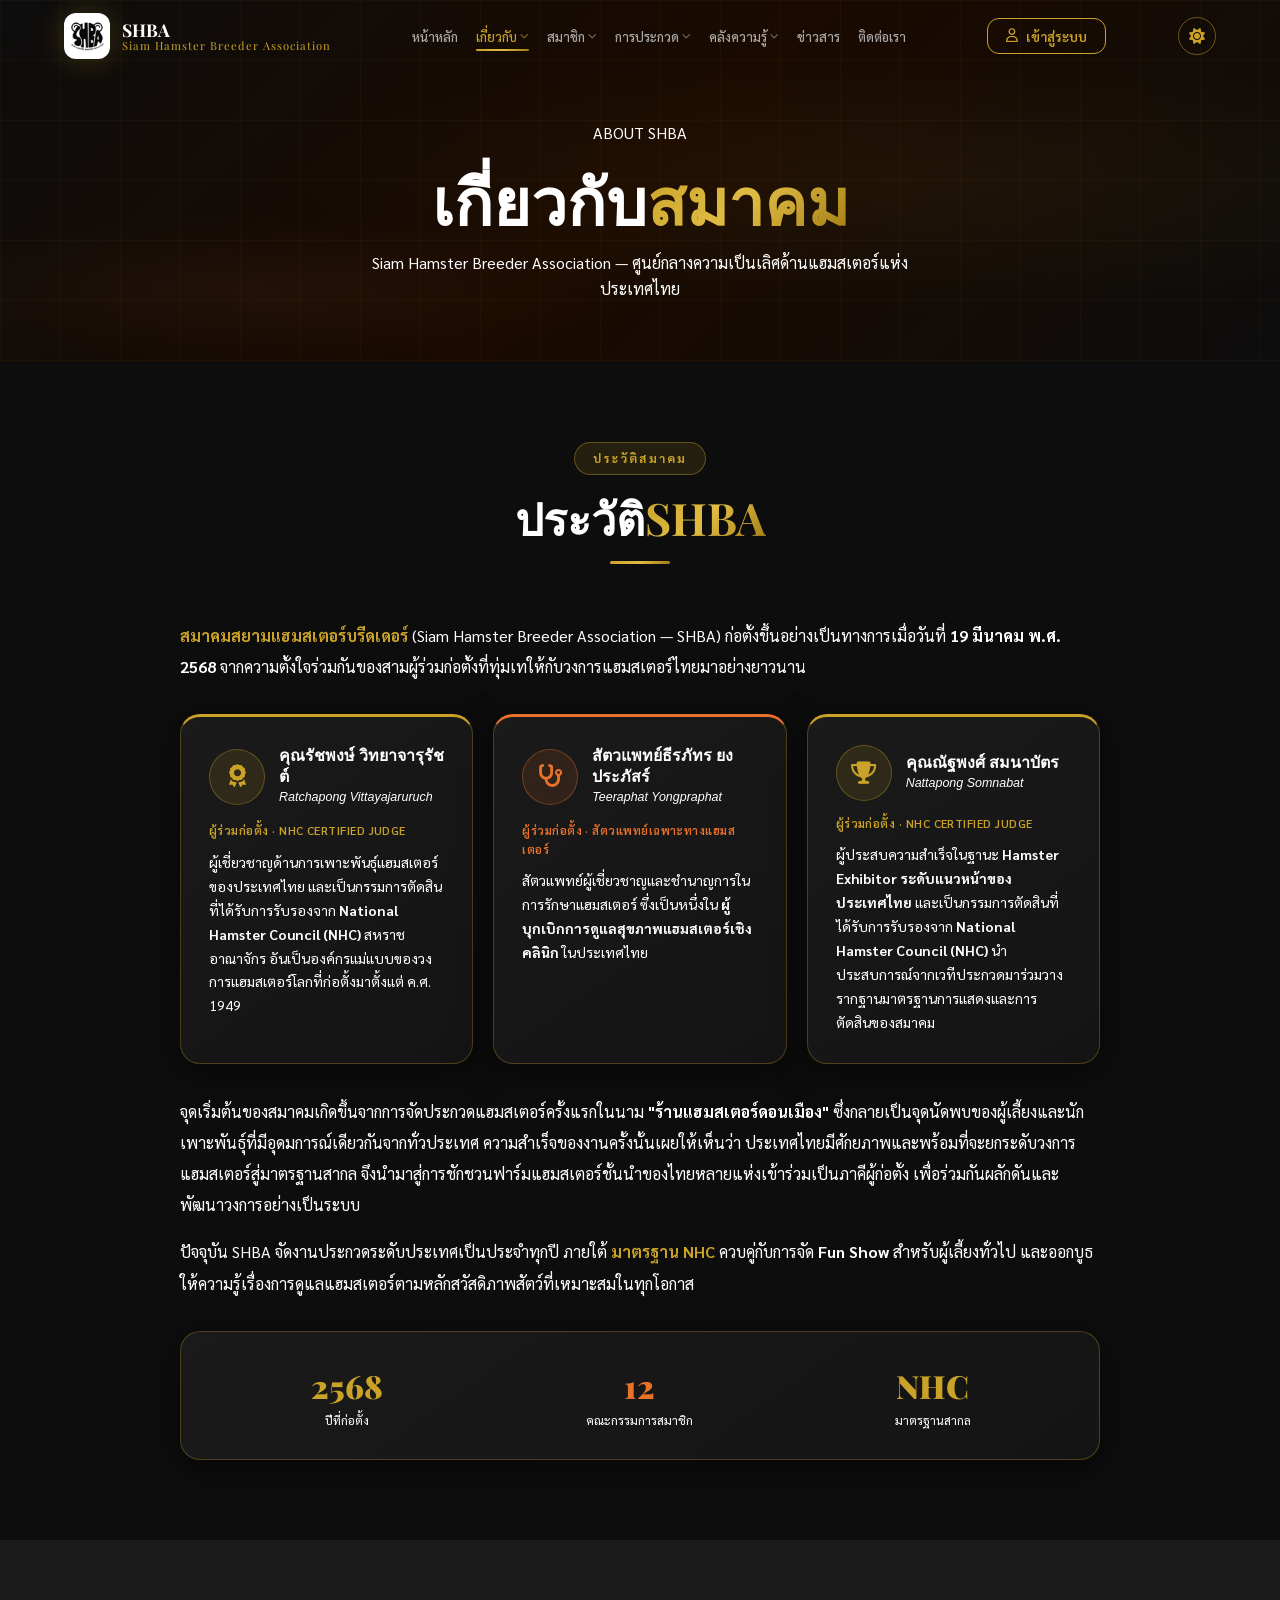
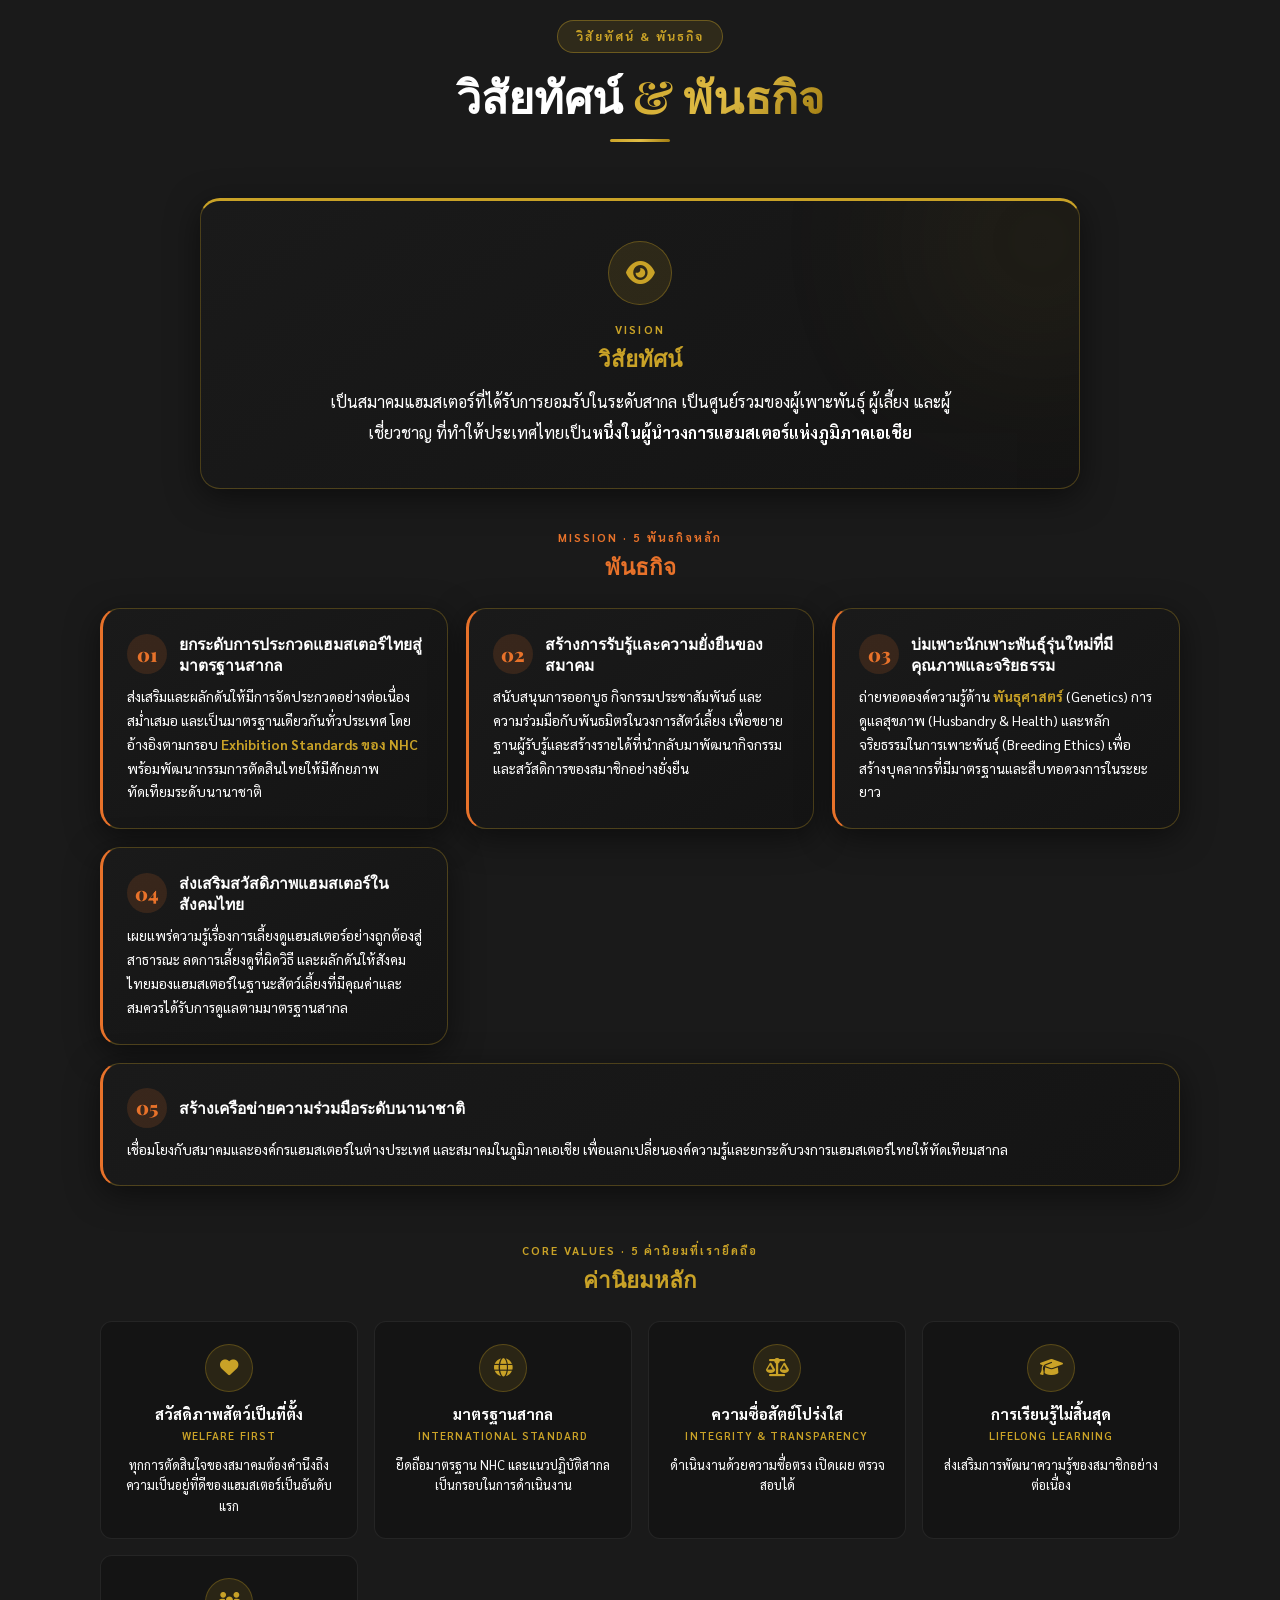
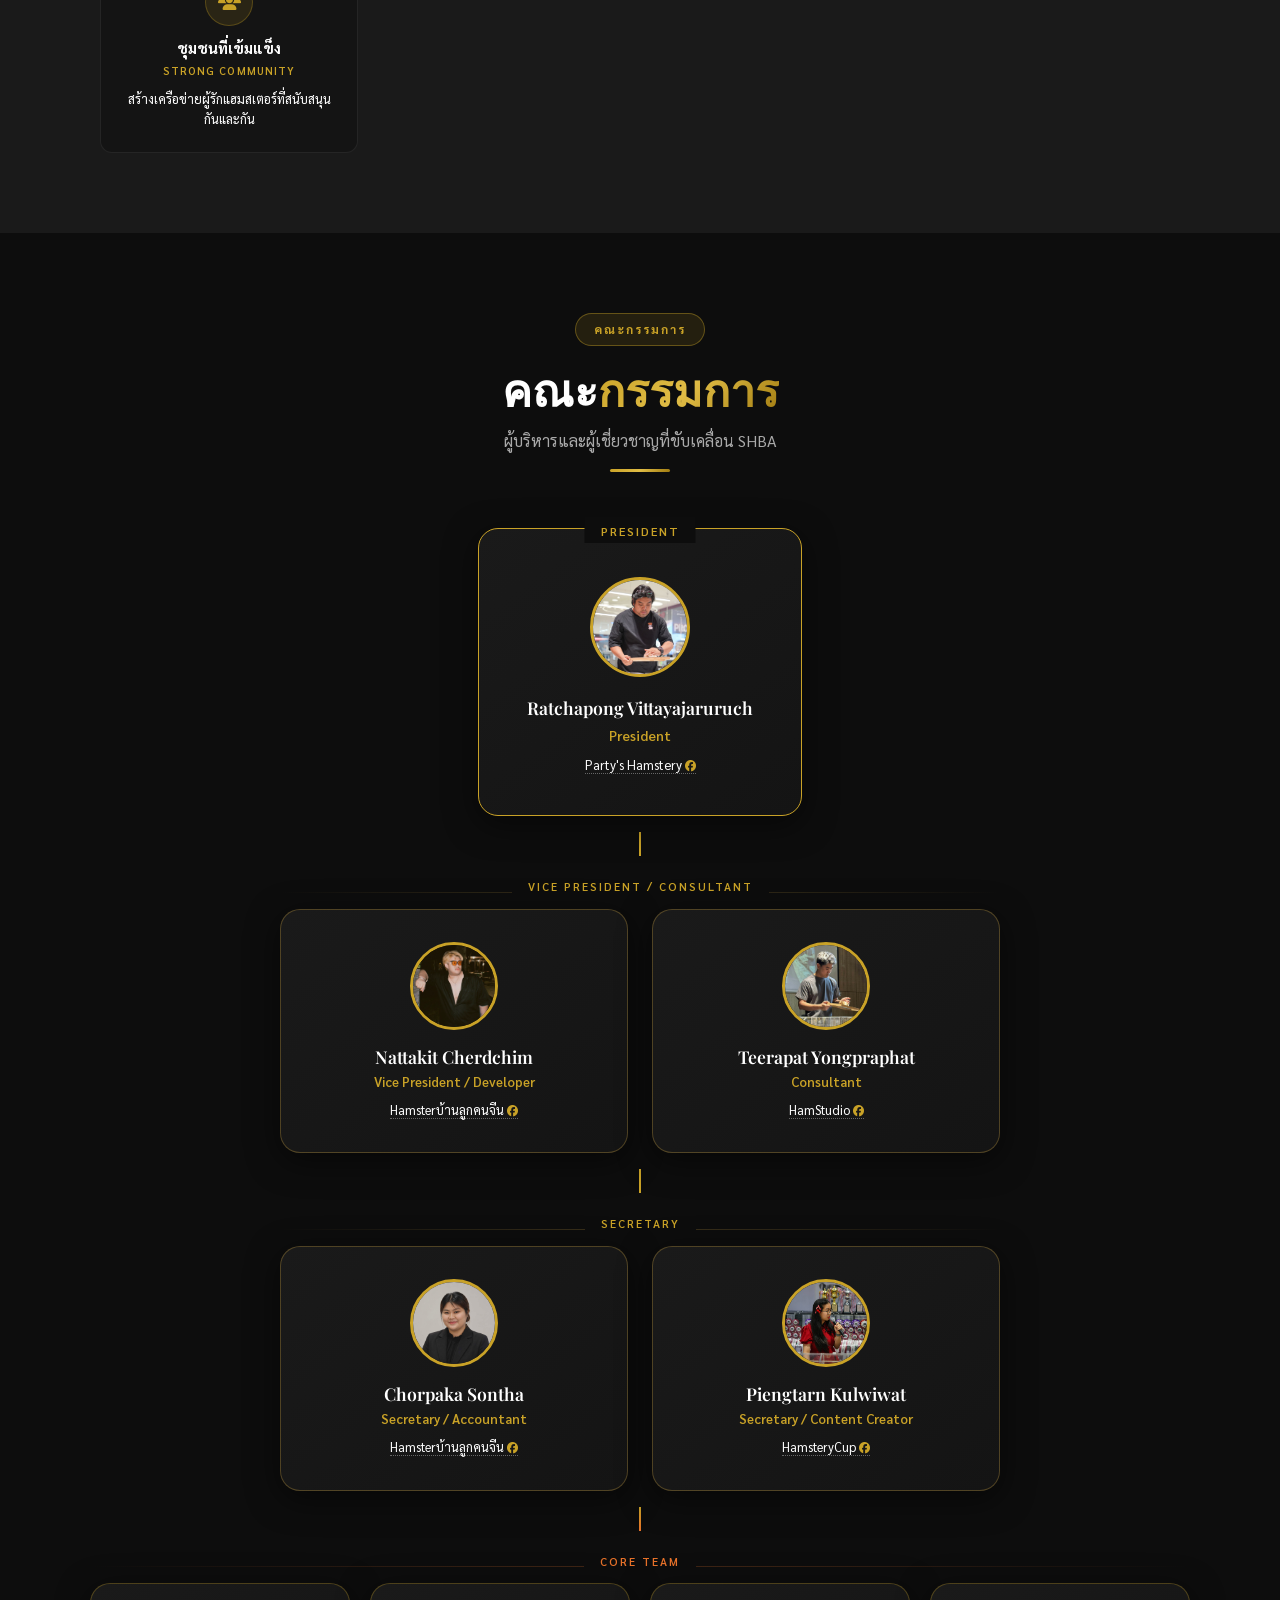
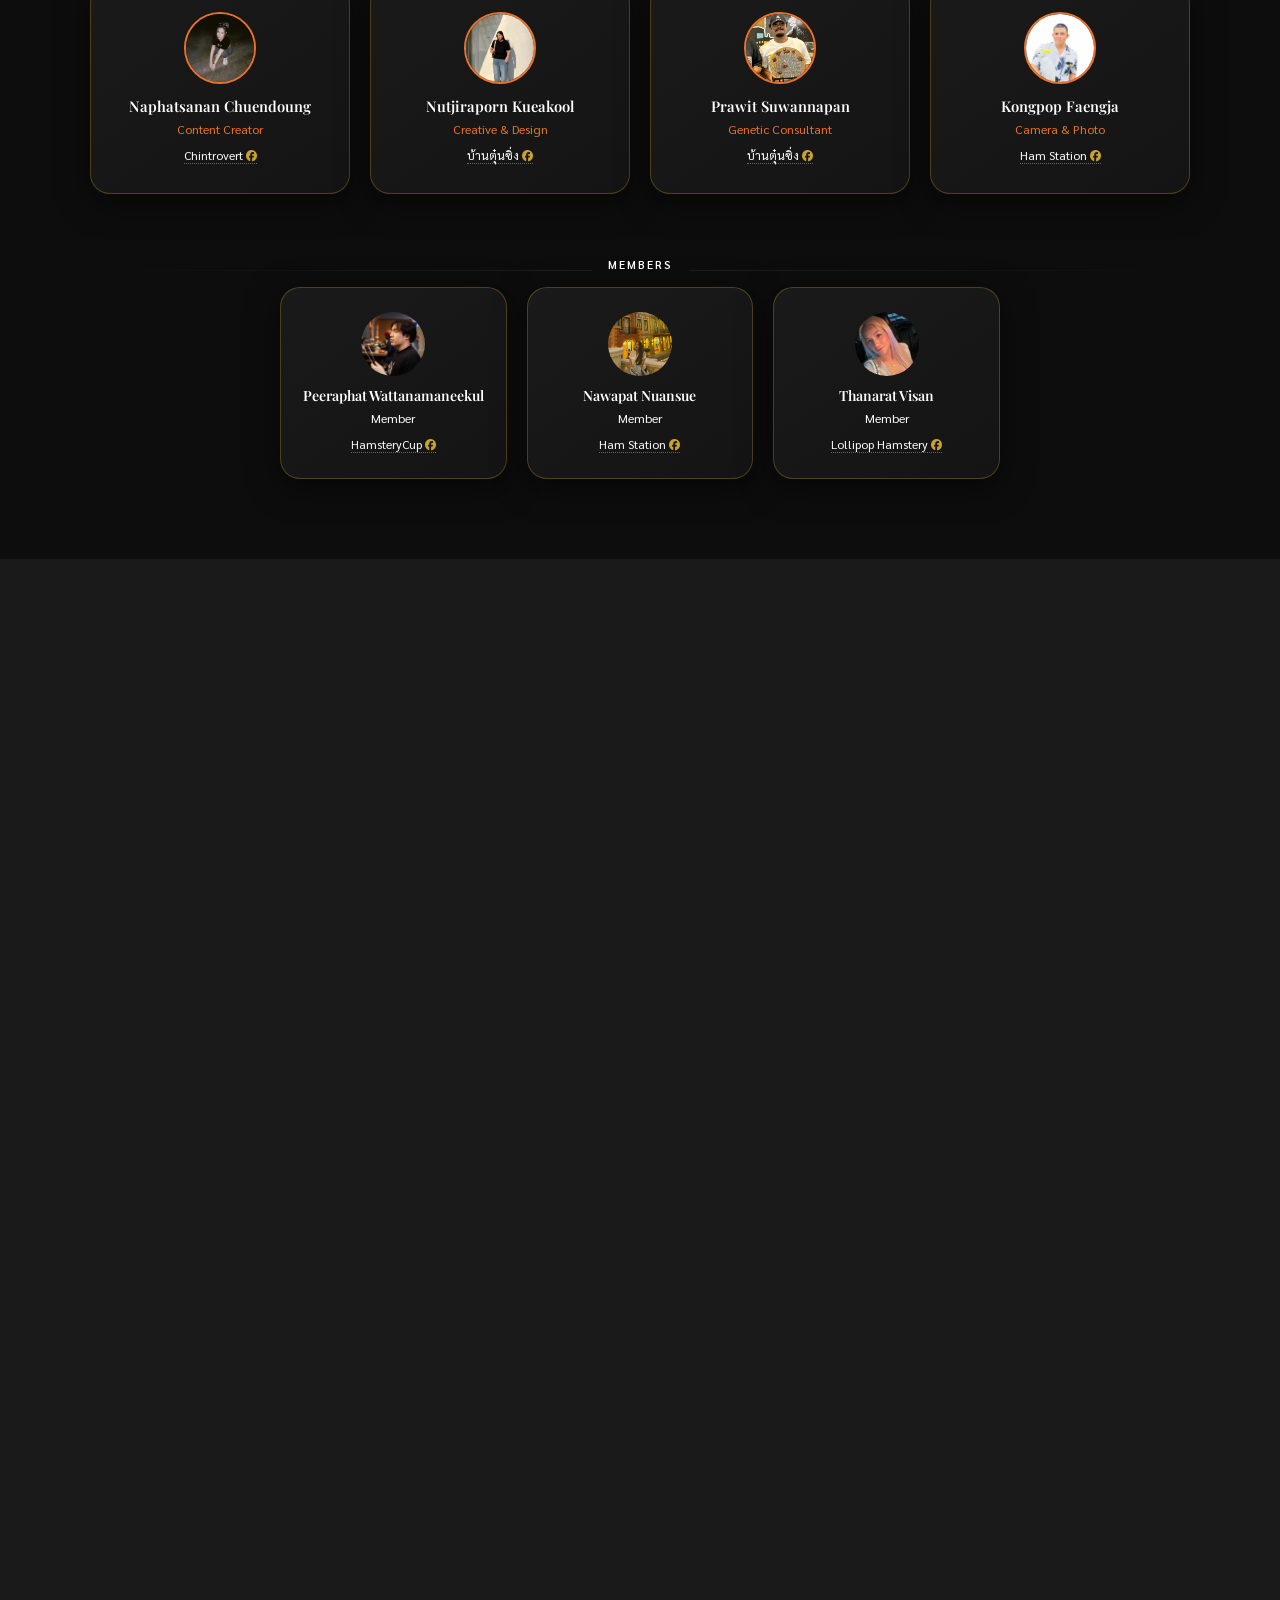
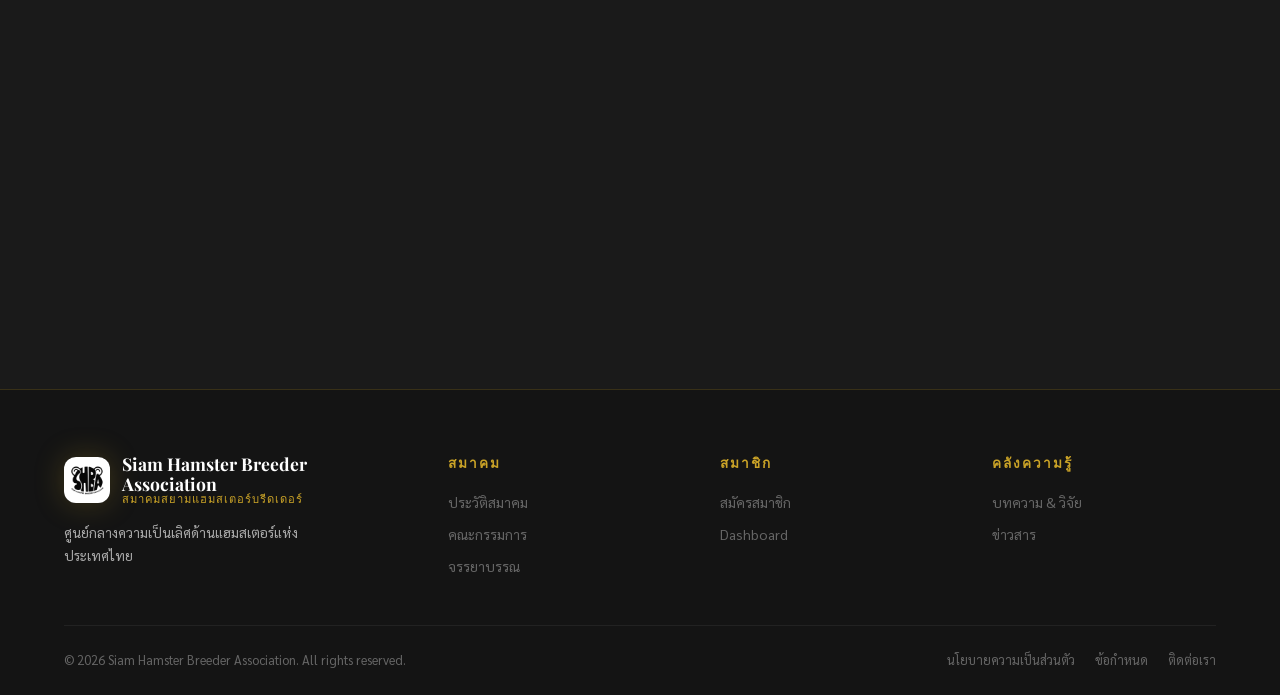
==== commit 7b16e2b4: "update member" ====
--- a/about.html
+++ b/about.html
@@ -492,7 +492,7 @@
             </div>
             <h4>Piengtarn Kulwiwat</h4>
             <p style="color:var(--gold);font-size:.82rem;margin-top:4px;font-weight:600">Secretary / Content Creator</p>
-            <p style="color:var(--text-muted);font-size:.8rem;margin-top:8px"><a href="https://www.facebook.com/dmhamster/" target="_blank" rel="noopener" style="color:inherit;text-decoration:none;border-bottom:1px dotted var(--gray-500)">แฮมสเตอร์ดอนเมือง <i class="fa-brands fa-facebook" style="font-size:.7rem;color:var(--gold)"></i></a></p>
+            <p style="color:var(--text-muted);font-size:.8rem;margin-top:8px"><a href="https://www.facebook.com/HamsteryCup" target="_blank" rel="noopener" style="color:inherit;text-decoration:none;border-bottom:1px dotted var(--gray-500)">HamsteryCup <i class="fa-brands fa-facebook" style="font-size:.7rem;color:var(--gold)"></i></a></p>
           </div>
         </div>
       </div>
@@ -563,7 +563,7 @@
             </div>
             <h4 style="font-size:.88rem">Peeraphat Wattanamaneekul</h4>
             <p style="color:var(--gray-400);font-size:.78rem;margin-top:4px">Member</p>
-            <p style="color:var(--text-muted);font-size:.76rem;margin-top:6px"><a href="https://www.facebook.com/dmhamster/" target="_blank" rel="noopener" style="color:inherit;text-decoration:none;border-bottom:1px dotted var(--gray-500)">แฮมสเตอร์ดอนเมือง <i class="fa-brands fa-facebook" style="font-size:.7rem;color:var(--gold)"></i></a></p>
+            <p style="color:var(--text-muted);font-size:.76rem;margin-top:6px"><a href="https://www.facebook.com/HamsteryCup" target="_blank" rel="noopener" style="color:inherit;text-decoration:none;border-bottom:1px dotted var(--gray-500)">HamsteryCup <i class="fa-brands fa-facebook" style="font-size:.7rem;color:var(--gold)"></i></a></p>
           </div>
           <div class="card fade-in-up" style="padding:24px 20px;text-align:center">
             <div style="width:64px;height:64px;border-radius:50%;background:var(--surface);display:flex;align-items:center;justify-content:center;margin:0 auto 12px;border:2px solid var(--gray-600);overflow:hidden">
